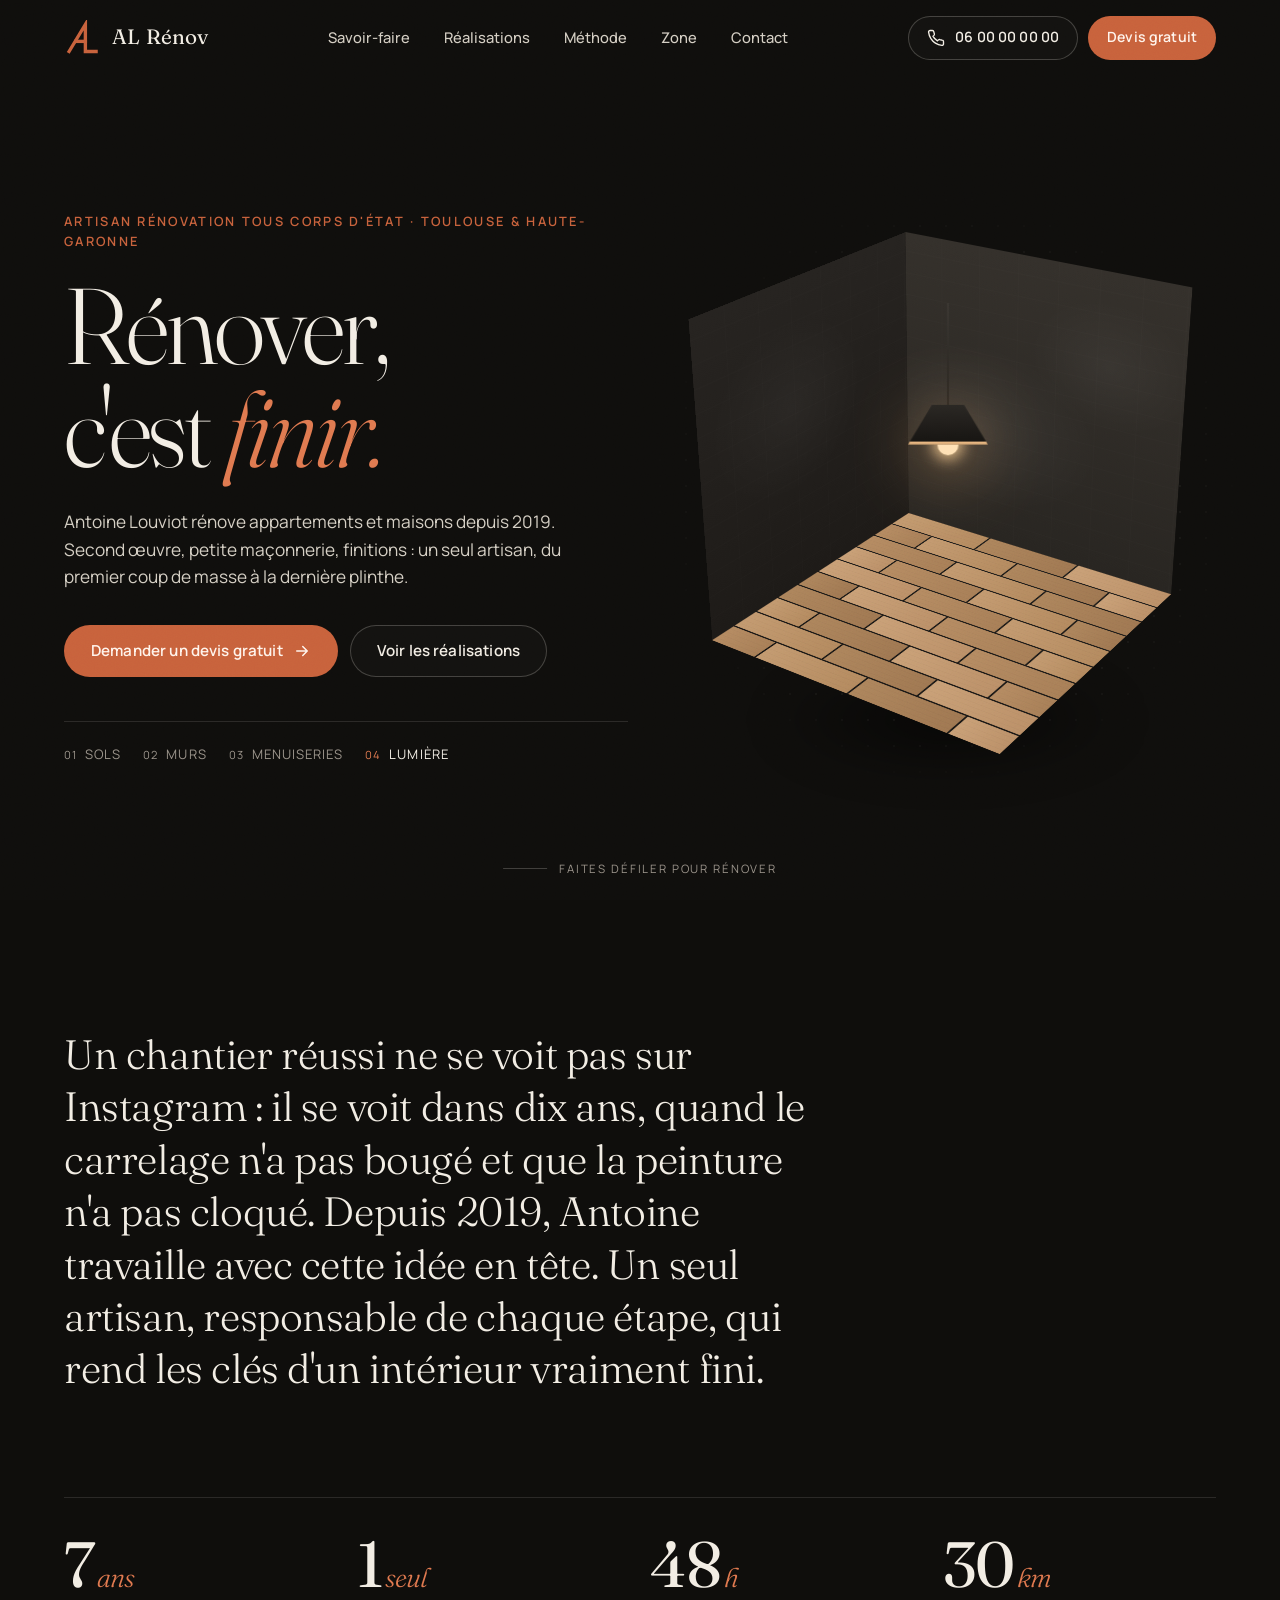
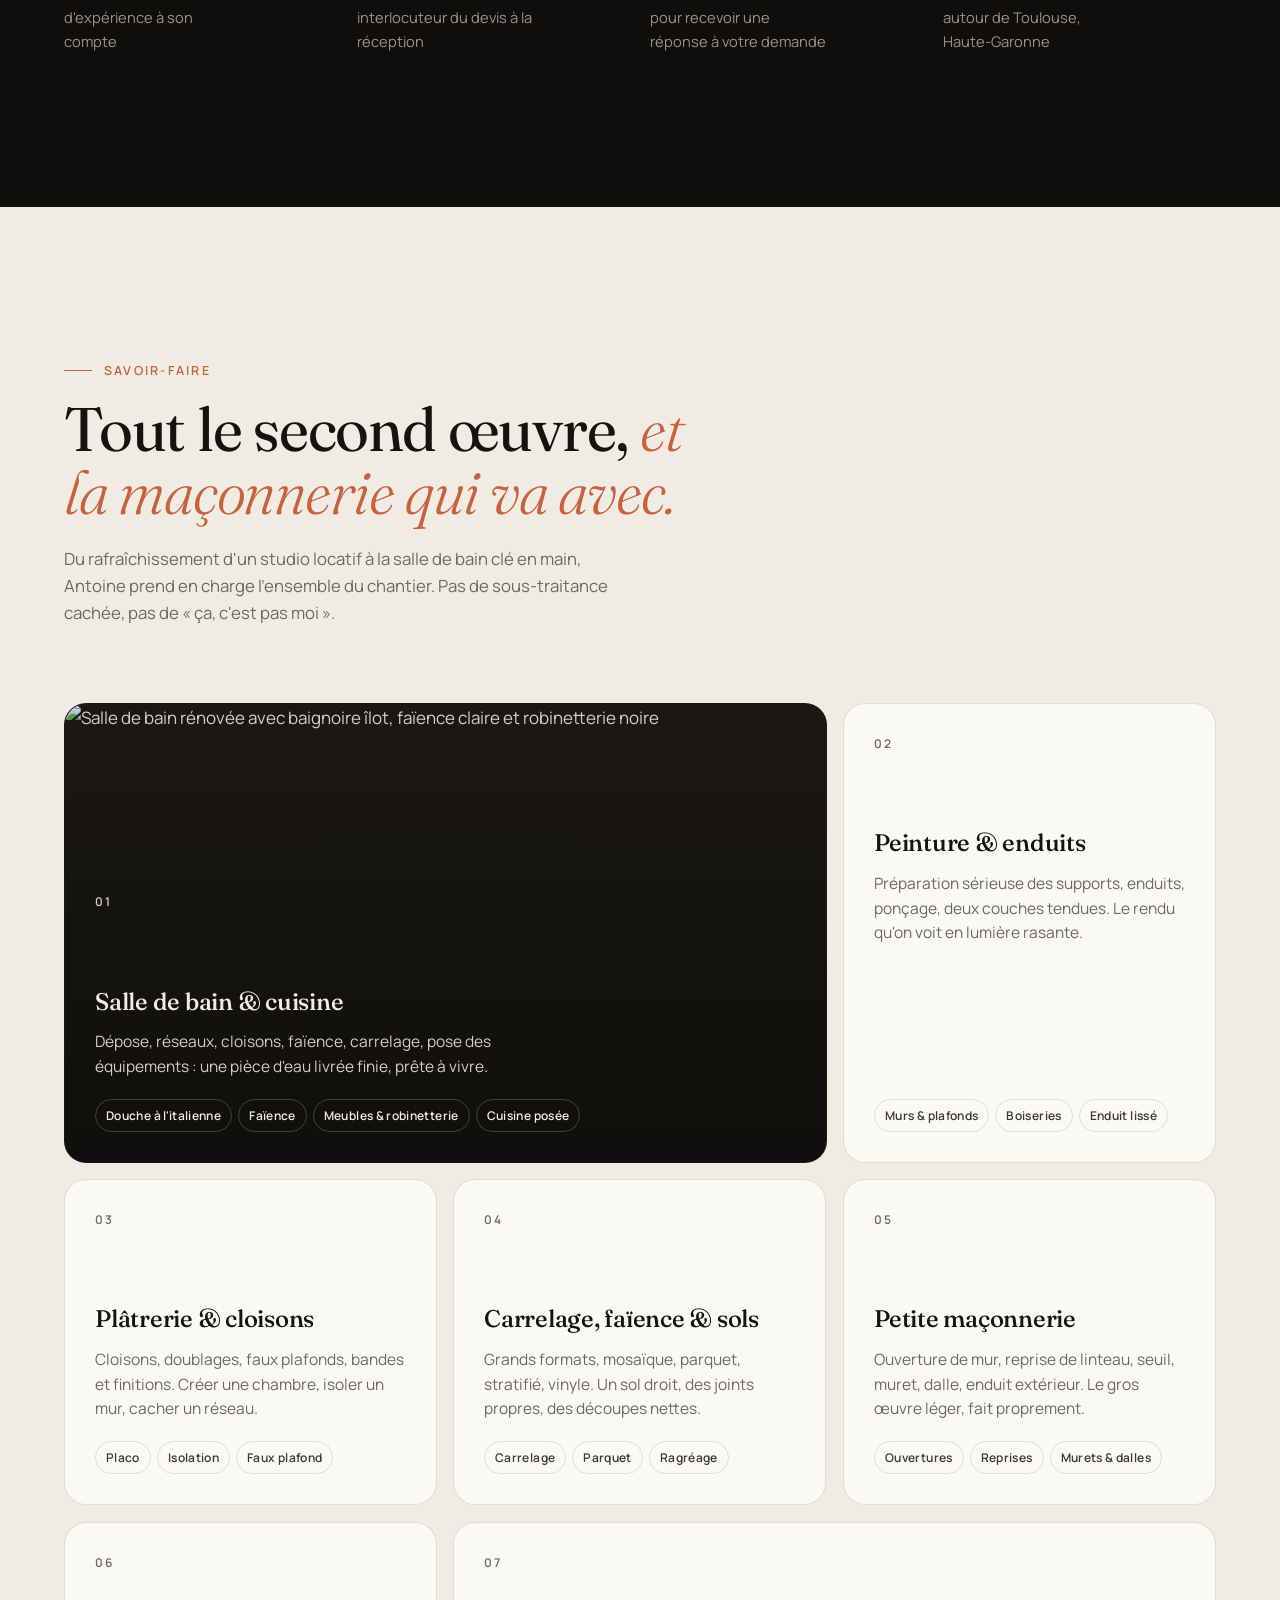
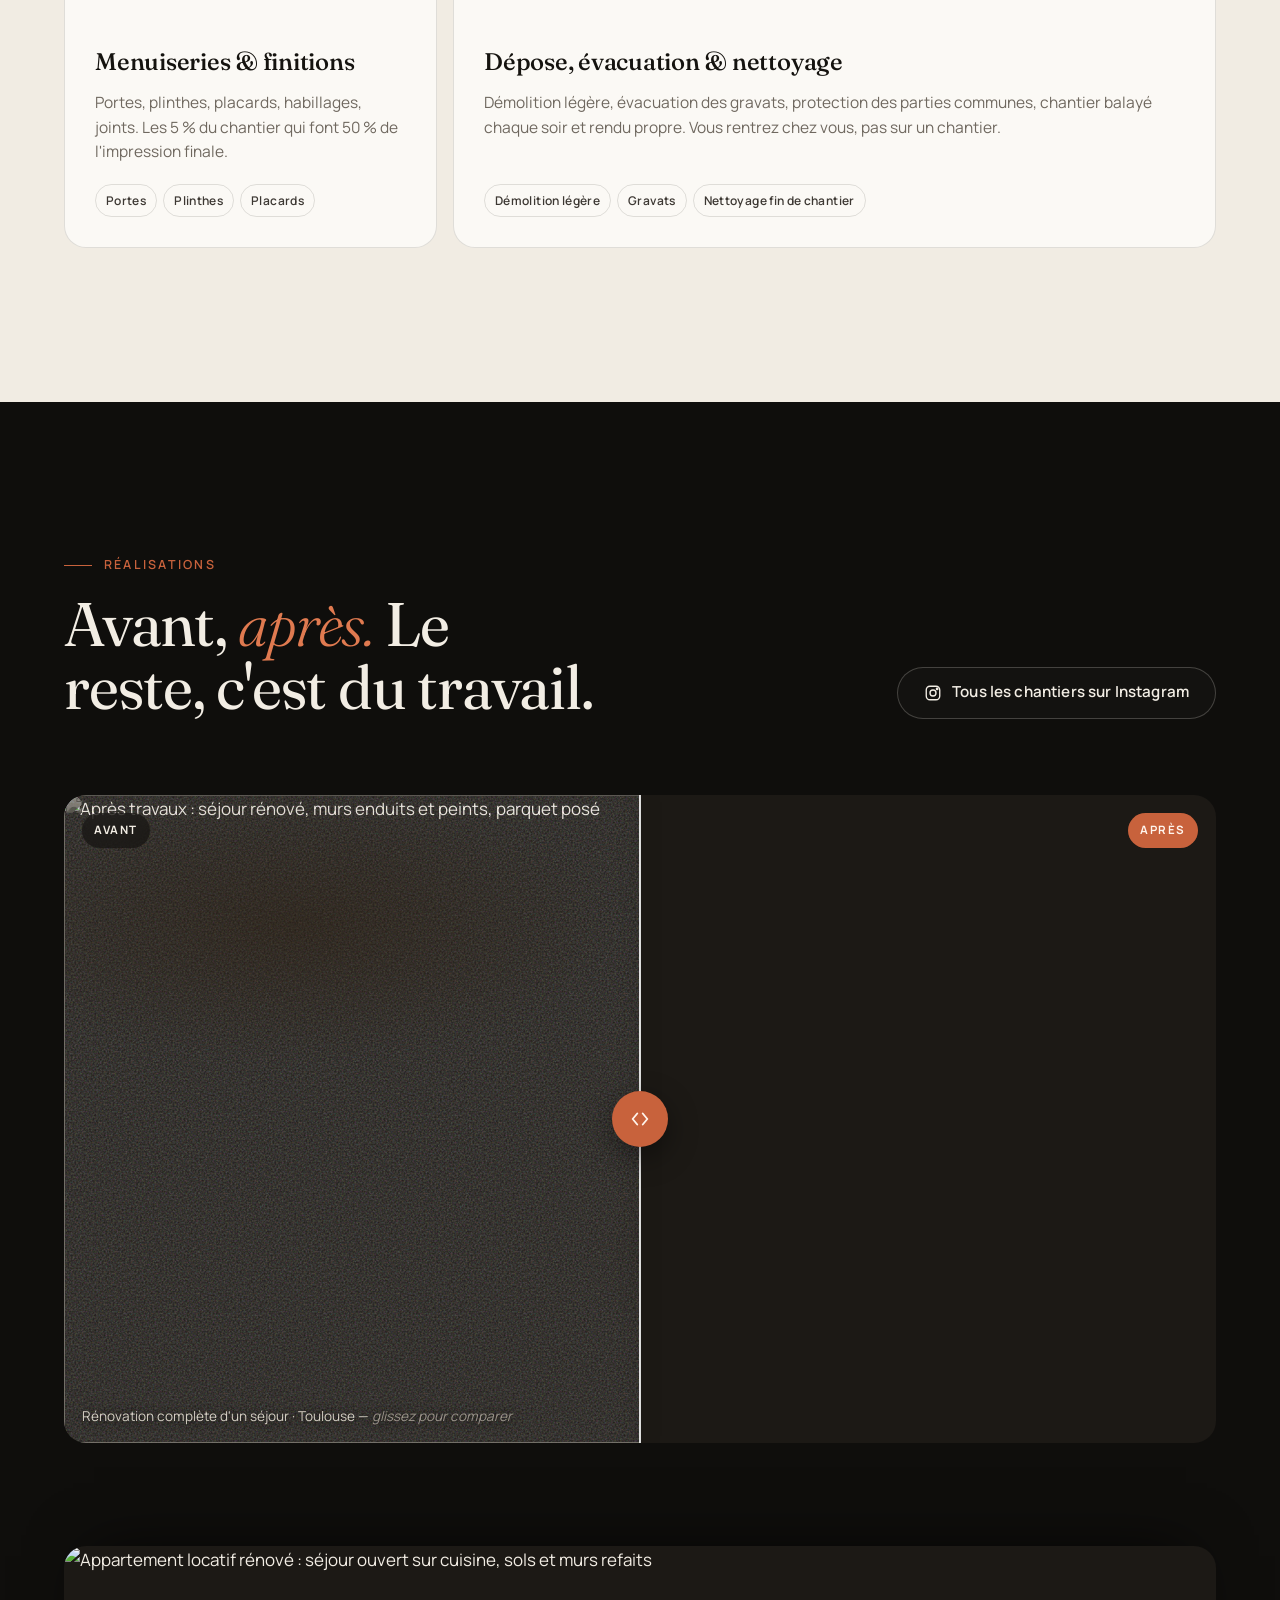
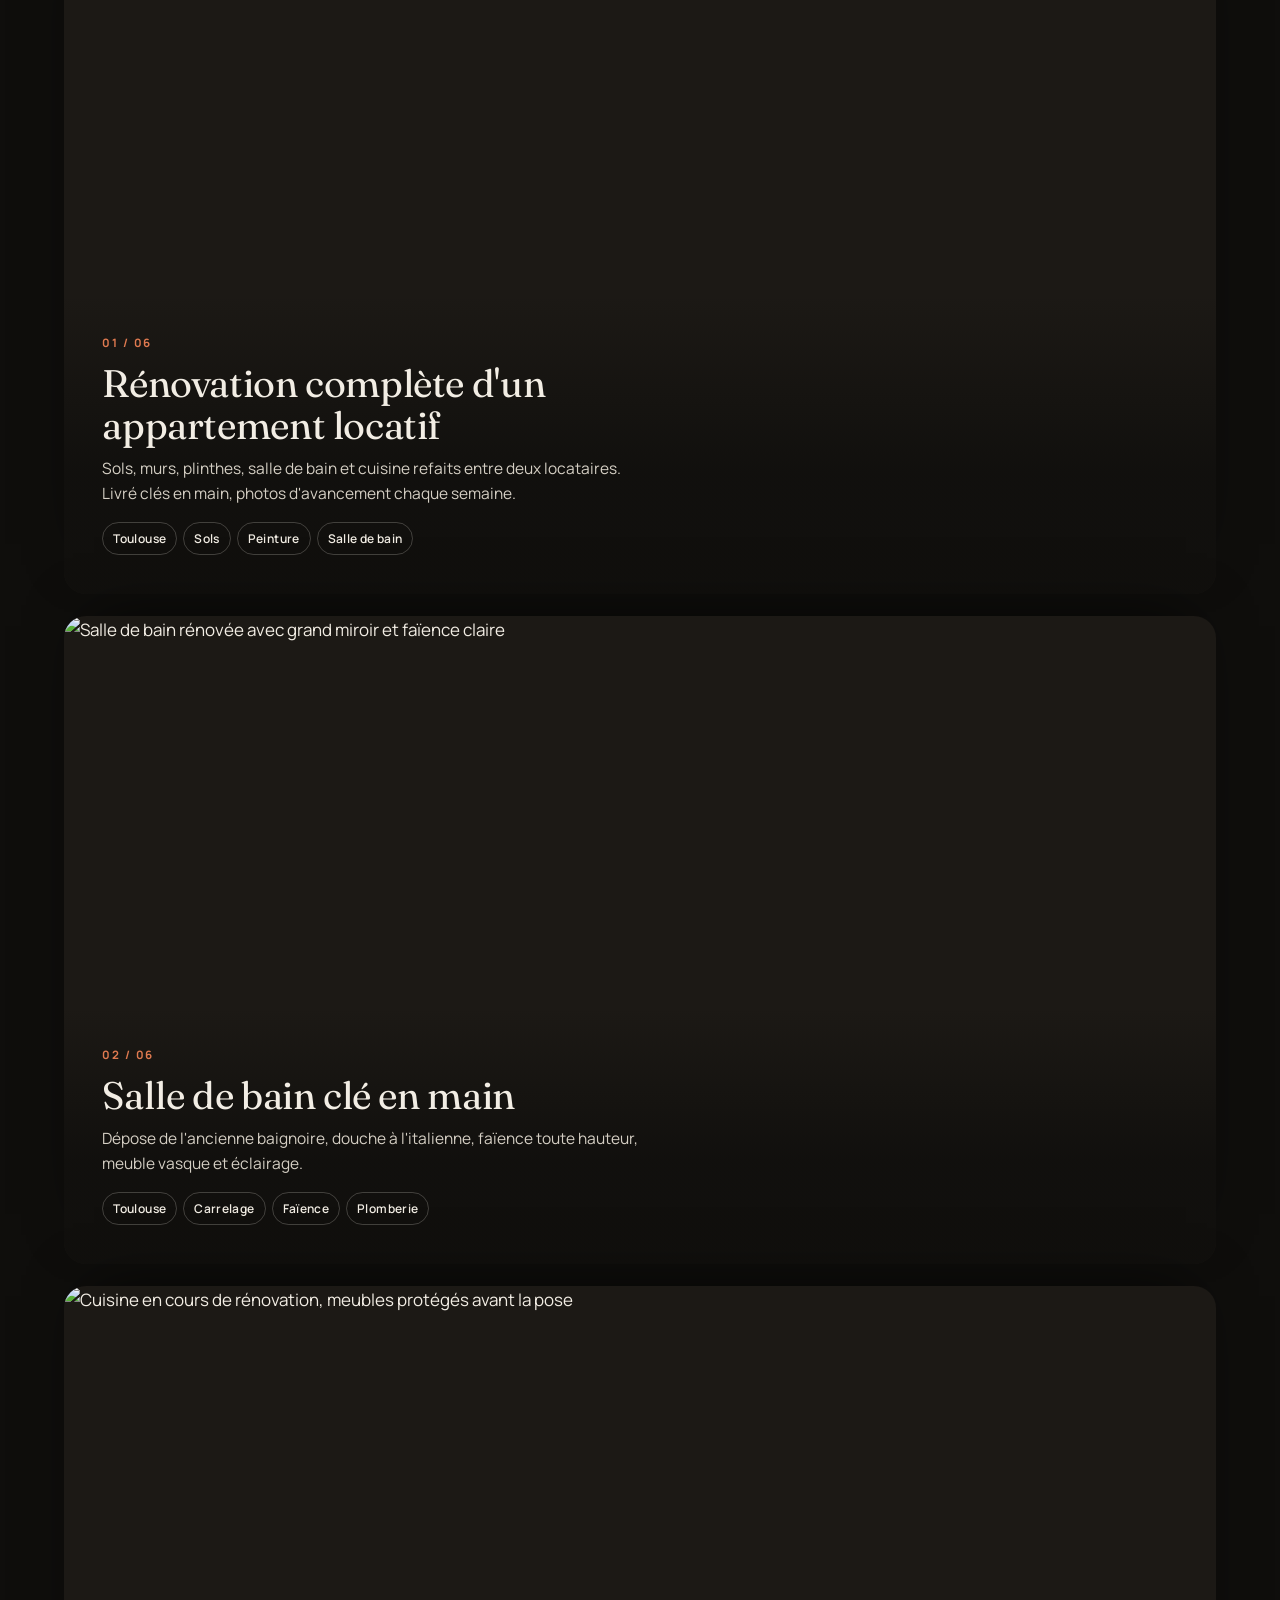
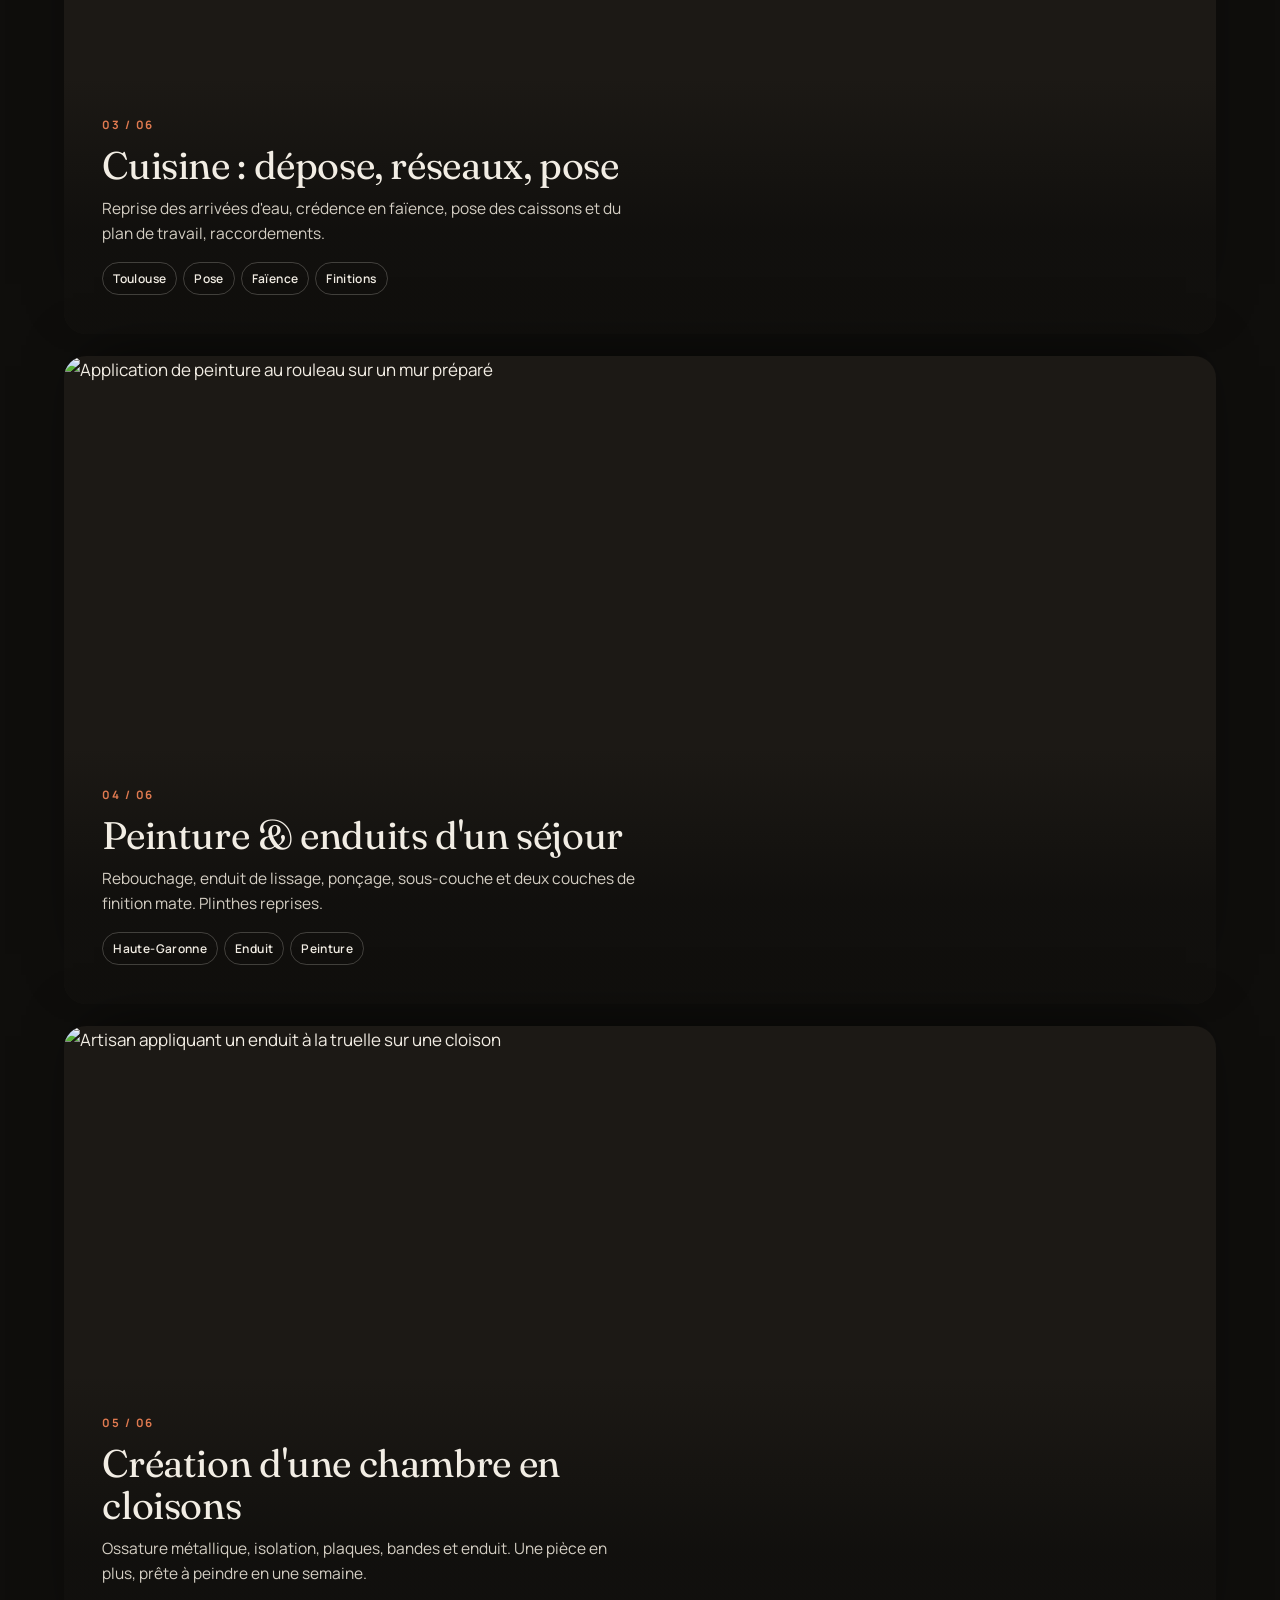
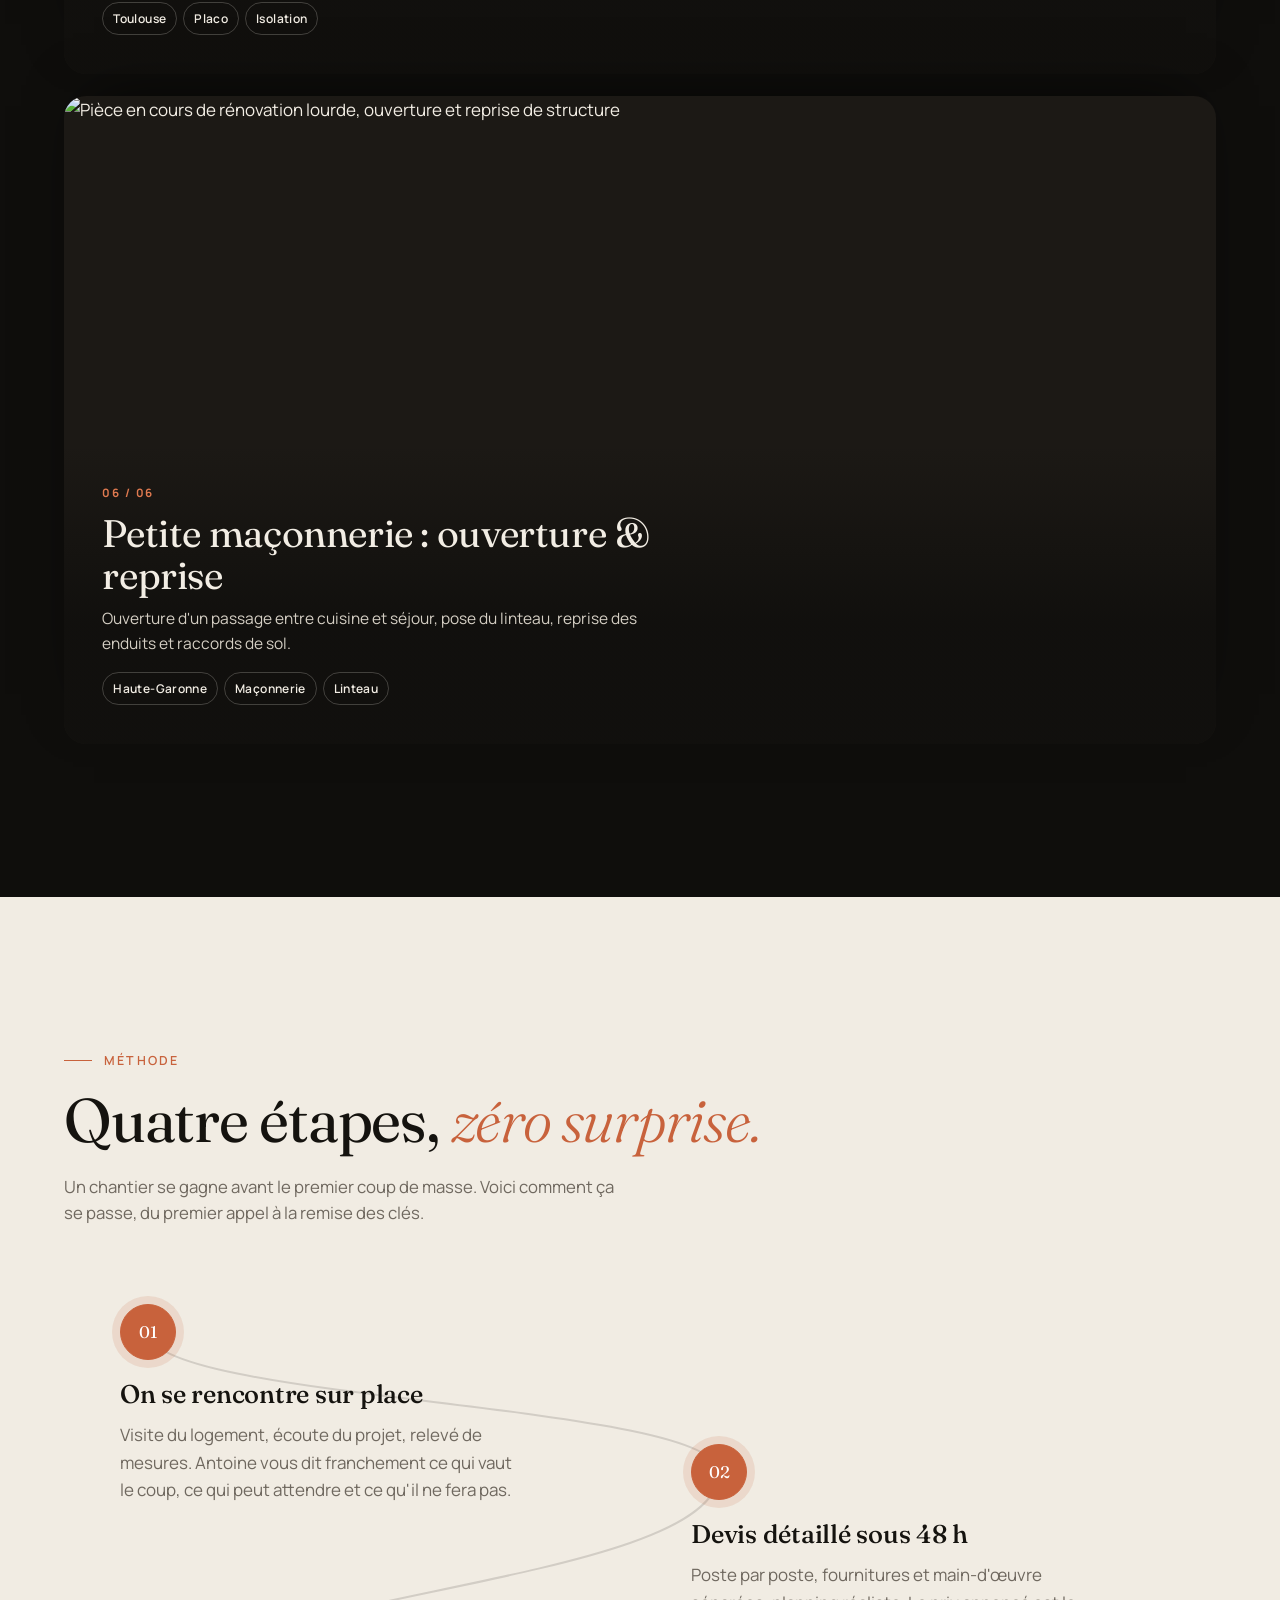
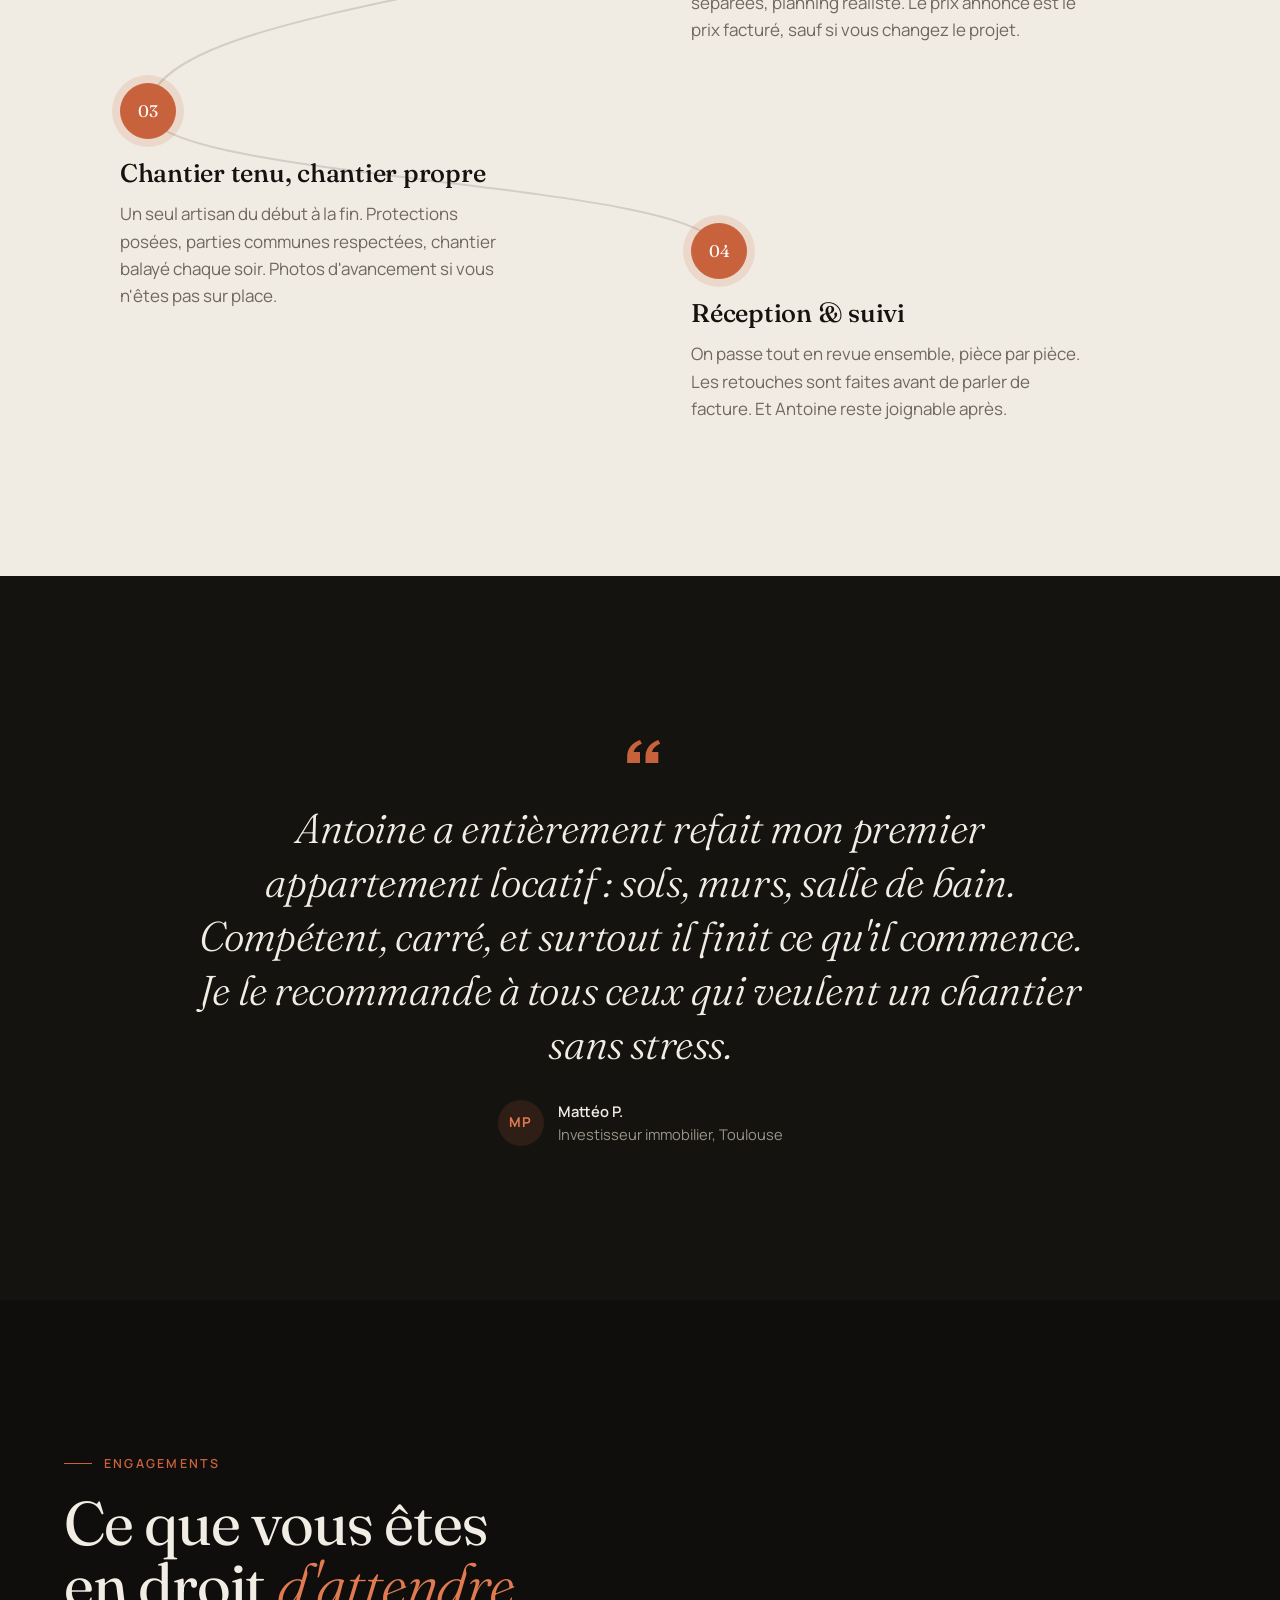
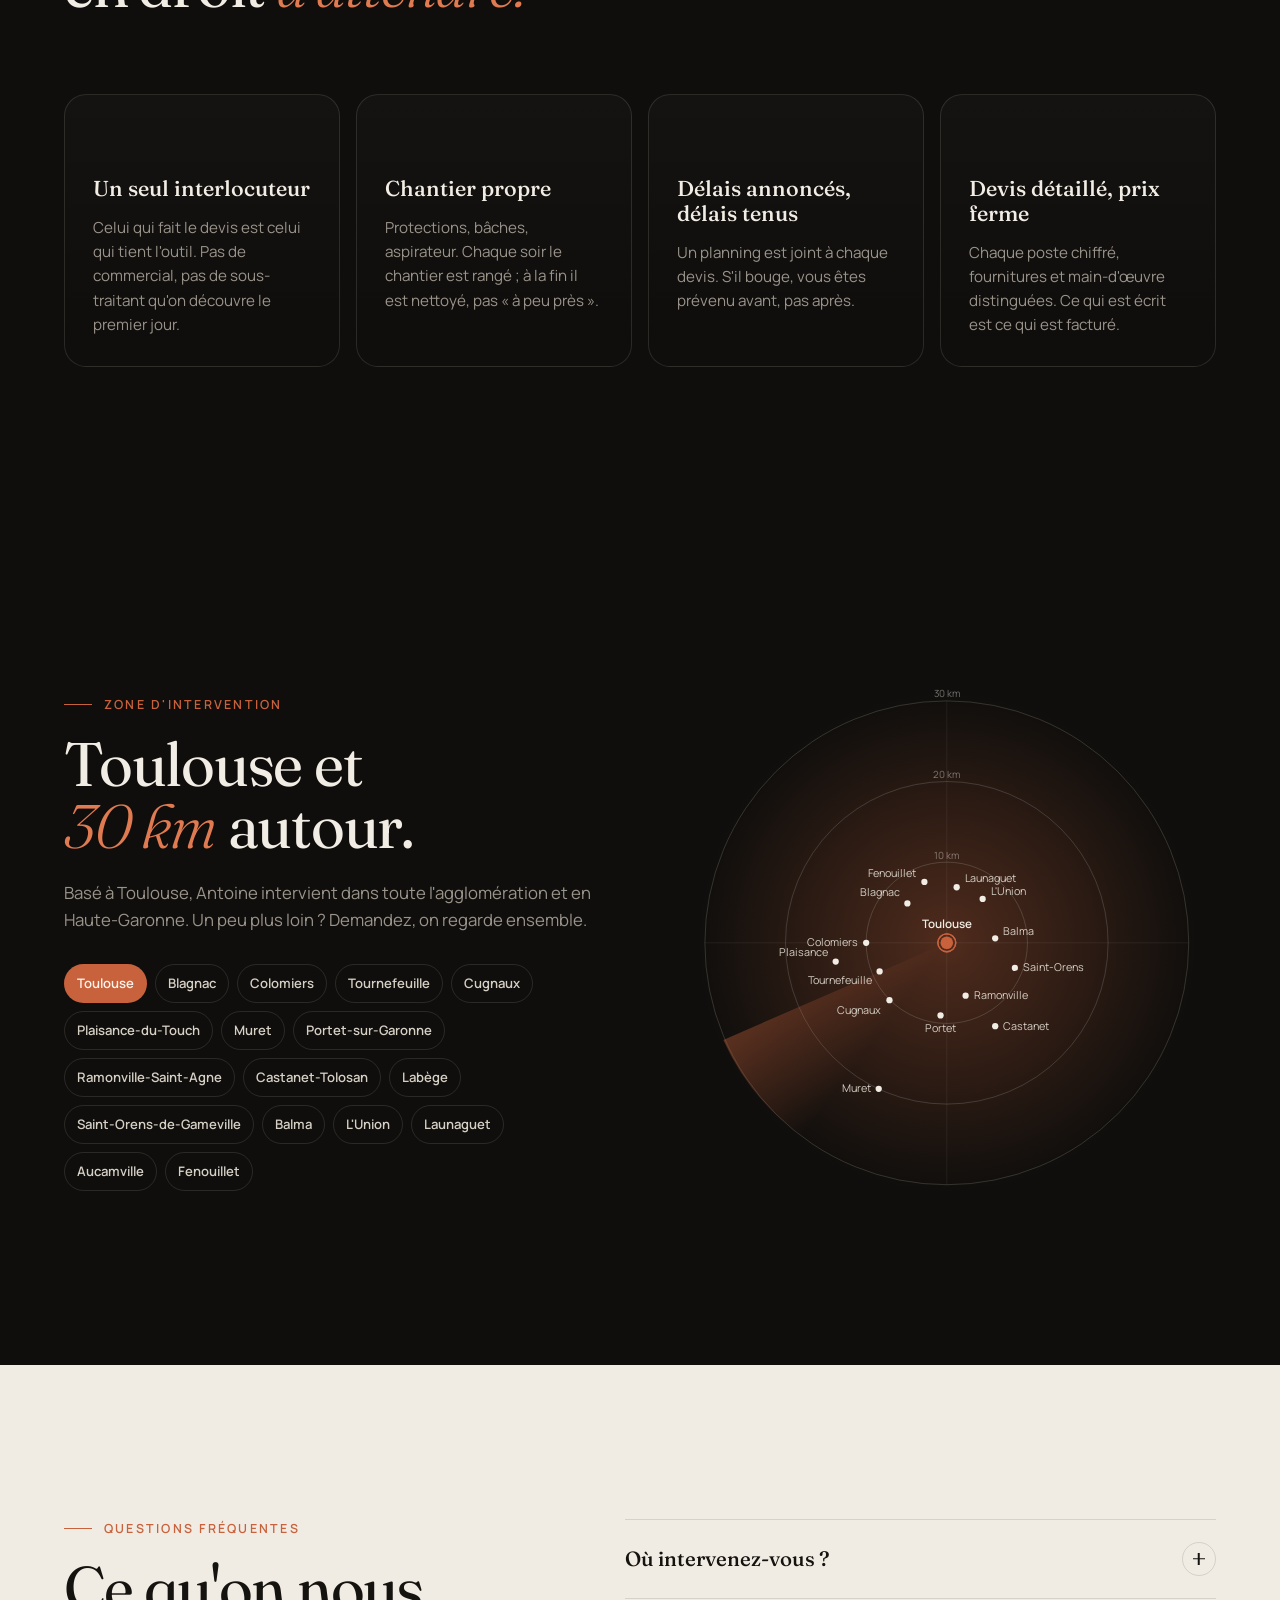
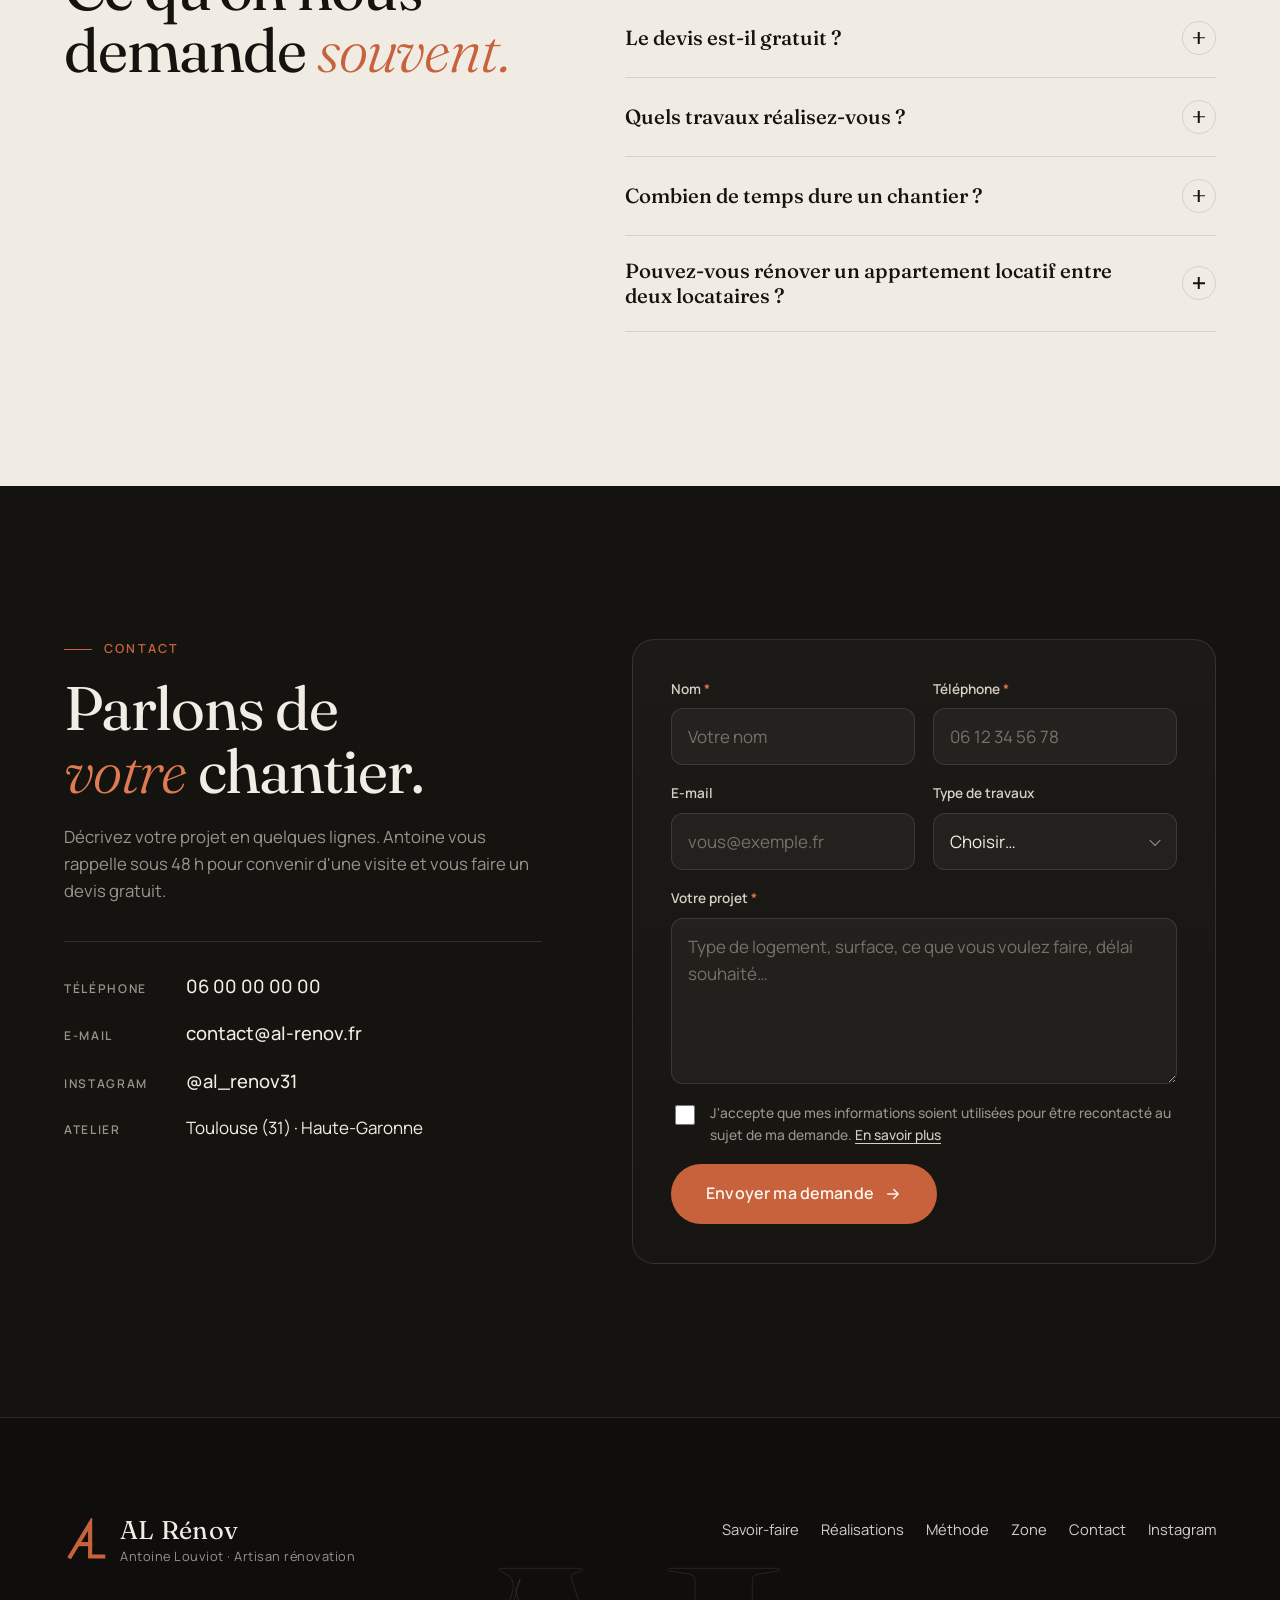
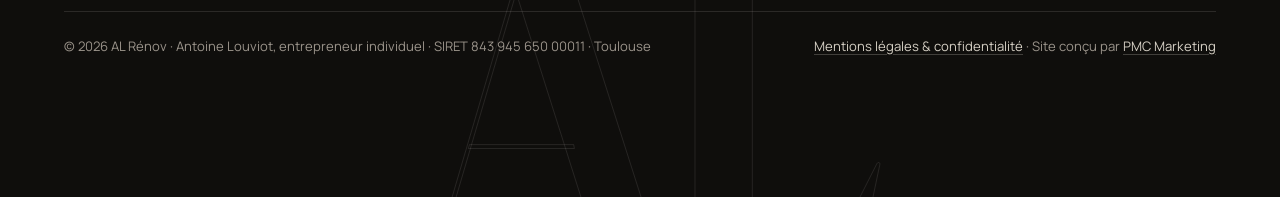
==== index.html @ ec4a3117 "Site vitrine AL Rénov : héros 3D CSS, sections animées, SEO et mobile Co-Authored-By: Claude Fable 5" ====
<!DOCTYPE html>
<html lang="fr" data-theme="dark">
<head>
  <meta charset="utf-8">
  <meta name="viewport" content="width=device-width, initial-scale=1, viewport-fit=cover">
  <title>AL Rénov · Antoine Louviot, artisan rénovation tous corps d'état à Toulouse (31)</title>
  <meta name="description" content="Artisan rénovation à Toulouse depuis 2019 : second œuvre, petite maçonnerie, salle de bain, peinture, carrelage, plâtrerie. Un seul interlocuteur, un chantier propre, des finitions soignées. Devis gratuit sous 48 h.">
  <link rel="canonical" href="https://www.al-renov.fr/">
  <meta name="robots" content="index,follow,max-image-preview:large,max-snippet:-1">
  <meta name="theme-color" content="#0f0e0c">
  <meta name="author" content="AL Rénov – Antoine Louviot">
  <meta name="geo.region" content="FR-31">
  <meta name="geo.placename" content="Toulouse">

  <!-- Open Graph / Twitter -->
  <meta property="og:type" content="website">
  <meta property="og:locale" content="fr_FR">
  <meta property="og:site_name" content="AL Rénov">
  <meta property="og:title" content="AL Rénov · Artisan rénovation tous corps d'état à Toulouse">
  <meta property="og:description" content="Second œuvre, petite maçonnerie et finitions soignées. Antoine Louviot rénove appartements et maisons à Toulouse depuis 2019. Devis gratuit.">
  <meta property="og:url" content="https://www.al-renov.fr/">
  <meta property="og:image" content="https://www.al-renov.fr/assets/og-image.jpg">
  <meta property="og:image:width" content="1200">
  <meta property="og:image:height" content="630">
  <meta name="twitter:card" content="summary_large_image">
  <meta name="twitter:title" content="AL Rénov · Artisan rénovation à Toulouse">
  <meta name="twitter:description" content="Second œuvre, petite maçonnerie et finitions soignées, à Toulouse et en Haute-Garonne.">
  <meta name="twitter:image" content="https://www.al-renov.fr/assets/og-image.jpg">

  <link rel="icon" href="assets/favicon.svg" type="image/svg+xml">
  <link rel="apple-touch-icon" href="assets/apple-touch-icon.png">
  <link rel="manifest" href="site.webmanifest">

  <link rel="preconnect" href="https://fonts.googleapis.com">
  <link rel="preconnect" href="https://fonts.gstatic.com" crossorigin>
  <link rel="preconnect" href="https://images.unsplash.com">
  <link rel="stylesheet" href="https://fonts.googleapis.com/css2?family=Fraunces:ital,opsz,wght@0,9..144,300..700;1,9..144,300..700&family=Manrope:wght@400;500;600;700&display=swap">
  <script>document.documentElement.classList.add("js");</script>
  <link rel="stylesheet" href="css/styles.css">

  <script type="application/ld+json">
  {
    "@context": "https://schema.org",
    "@graph": [
      {
        "@type": "HomeAndConstructionBusiness",
        "@id": "https://www.al-renov.fr/#business",
        "name": "AL Rénov – Antoine Louviot",
        "alternateName": ["AL Rénovation", "Louviot Antoine"],
        "url": "https://www.al-renov.fr/",
        "logo": "https://www.al-renov.fr/assets/logo.svg",
        "image": "https://www.al-renov.fr/assets/og-image.jpg",
        "description": "Artisan rénovation tous corps d'état à Toulouse : second œuvre, petite maçonnerie, salle de bain, peinture, carrelage, plâtrerie, menuiseries et finitions.",
        "telephone": "+33600000000",
        "email": "contact@al-renov.fr",
        "foundingDate": "2018-10-29",
        "founder": { "@type": "Person", "name": "Antoine Louviot", "jobTitle": "Artisan rénovation" },
        "vatID": "FR95843945650",
        "identifier": { "@type": "PropertyValue", "propertyID": "SIRET", "value": "84394565000011" },
        "address": {
          "@type": "PostalAddress",
          "streetAddress": "75 boulevard de la Marquette",
          "postalCode": "31000",
          "addressLocality": "Toulouse",
          "addressRegion": "Occitanie",
          "addressCountry": "FR"
        },
        "geo": { "@type": "GeoCoordinates", "latitude": 43.6112, "longitude": 1.4225 },
        "areaServed": [
          { "@type": "City", "name": "Toulouse" },
          { "@type": "City", "name": "Blagnac" },
          { "@type": "City", "name": "Colomiers" },
          { "@type": "City", "name": "Tournefeuille" },
          { "@type": "City", "name": "Balma" },
          { "@type": "City", "name": "L'Union" },
          { "@type": "City", "name": "Ramonville-Saint-Agne" },
          { "@type": "City", "name": "Muret" },
          { "@type": "AdministrativeArea", "name": "Haute-Garonne" }
        ],
        "priceRange": "€€",
        "currenciesAccepted": "EUR",
        "sameAs": ["https://www.instagram.com/al_renov31/"],
        "hasOfferCatalog": {
          "@type": "OfferCatalog",
          "name": "Travaux de rénovation",
          "itemListElement": [
            { "@type": "Offer", "itemOffered": { "@type": "Service", "name": "Rénovation de salle de bain et cuisine" } },
            { "@type": "Offer", "itemOffered": { "@type": "Service", "name": "Peinture intérieure et enduits" } },
            { "@type": "Offer", "itemOffered": { "@type": "Service", "name": "Plâtrerie, cloisons et faux plafonds" } },
            { "@type": "Offer", "itemOffered": { "@type": "Service", "name": "Carrelage, faïence et pose de sols" } },
            { "@type": "Offer", "itemOffered": { "@type": "Service", "name": "Petite maçonnerie" } },
            { "@type": "Offer", "itemOffered": { "@type": "Service", "name": "Menuiseries intérieures et finitions" } },
            { "@type": "Offer", "itemOffered": { "@type": "Service", "name": "Dépose, évacuation et nettoyage de chantier" } }
          ]
        }
      },
      {
        "@type": "WebSite",
        "@id": "https://www.al-renov.fr/#website",
        "url": "https://www.al-renov.fr/",
        "name": "AL Rénov",
        "inLanguage": "fr-FR",
        "publisher": { "@id": "https://www.al-renov.fr/#business" }
      },
      {
        "@type": "WebPage",
        "@id": "https://www.al-renov.fr/#webpage",
        "url": "https://www.al-renov.fr/",
        "name": "AL Rénov · Antoine Louviot, artisan rénovation tous corps d'état à Toulouse (31)",
        "isPartOf": { "@id": "https://www.al-renov.fr/#website" },
        "about": { "@id": "https://www.al-renov.fr/#business" },
        "inLanguage": "fr-FR"
      },
      {
        "@type": "FAQPage",
        "mainEntity": [
          {
            "@type": "Question",
            "name": "Où intervenez-vous ?",
            "acceptedAnswer": { "@type": "Answer", "text": "À Toulouse et dans un rayon d'environ 30 km : Blagnac, Colomiers, Tournefeuille, Balma, L'Union, Ramonville, Castanet-Tolosan, Muret et toute la Haute-Garonne. Pour un chantier plus éloigné, contactez-moi : on regarde ensemble." }
          },
          {
            "@type": "Question",
            "name": "Le devis est-il gratuit ?",
            "acceptedAnswer": { "@type": "Answer", "text": "Oui. Après une visite sur place, vous recevez un devis détaillé poste par poste, sans engagement. Réponse sous 48 h ouvrées." }
          },
          {
            "@type": "Question",
            "name": "Quels travaux réalisez-vous ?",
            "acceptedAnswer": { "@type": "Answer", "text": "Tout le second œuvre : peinture, enduits, plâtrerie et cloisons, carrelage et faïence, sols, menuiseries intérieures, rénovation de salle de bain et de cuisine, ainsi que la petite maçonnerie (ouvertures, reprises, seuils, murets, dalles). Pour le gros œuvre structurel, je vous oriente vers un confrère." }
          },
          {
            "@type": "Question",
            "name": "Combien de temps dure un chantier ?",
            "acceptedAnswer": { "@type": "Answer", "text": "Chaque devis est accompagné d'un planning. À titre indicatif, une salle de bain complète prend deux à trois semaines, un rafraîchissement d'appartement (sols, murs, plinthes) une à deux semaines selon la surface." }
          },
          {
            "@type": "Question",
            "name": "Pouvez-vous rénover un appartement locatif entre deux locataires ?",
            "acceptedAnswer": { "@type": "Answer", "text": "Oui, c'est un cas fréquent. Rafraîchissement complet ou rénovation lourde, avec un seul interlocuteur du devis à la remise des clés, et des photos d'avancement si vous n'êtes pas sur place." }
          }
        ]
      }
    ]
  }
  </script>
</head>
<body>

  <!-- Loader -->
  <div class="loader" id="loader" aria-hidden="true">
    <div class="loader__mark">
      <svg viewBox="0 0 64 64" fill="none" width="72" height="72">
        <path class="loader__stroke" d="M9 56 L38 8 V56 H57" stroke="currentColor" stroke-width="6" stroke-linejoin="miter" stroke-linecap="square"/>
        <path class="loader__stroke loader__stroke--bar" d="M21 38 H38" stroke="currentColor" stroke-width="6" stroke-linecap="square"/>
      </svg>
      <span class="loader__text">AL Rénov</span>
    </div>
    <div class="loader__bar"><span></span></div>
  </div>

  <!-- Custom cursor (desktop only) -->
  <div class="cursor is-hidden" id="cursor" aria-hidden="true"><span class="cursor__dot"></span><span class="cursor__ring"></span></div>

  <a class="skip" href="#contenu">Aller au contenu</a>

  <!-- Header -->
  <header class="nav" id="nav">
    <div class="nav__inner">
      <a class="brand" href="#top" aria-label="AL Rénov – retour en haut">
        <svg class="brand__mark" viewBox="0 0 64 64" fill="none" width="36" height="36" aria-hidden="true">
          <path d="M9 56 L38 8 V56 H57" stroke="currentColor" stroke-width="6" stroke-linejoin="miter" stroke-linecap="square"/>
          <path d="M21 38 H38" stroke="currentColor" stroke-width="6" stroke-linecap="square"/>
        </svg>
        <span class="brand__name">AL Rénov</span>
      </a>

      <nav class="nav__links" aria-label="Navigation principale">
        <a href="#savoir-faire" data-nav>Savoir-faire</a>
        <a href="#realisations" data-nav>Réalisations</a>
        <a href="#methode" data-nav>Méthode</a>
        <a href="#zone" data-nav>Zone</a>
        <a href="#contact" data-nav>Contact</a>
      </nav>

      <div class="nav__actions">
        <a class="btn btn--ghost btn--sm nav__phone" href="tel:+33600000000" aria-label="Appeler AL Rénov">
          <svg width="18" height="18" viewBox="0 0 24 24" fill="none" stroke="currentColor" stroke-width="1.8" stroke-linecap="round" stroke-linejoin="round" aria-hidden="true"><path d="M22 16.9v3a2 2 0 0 1-2.2 2 19.8 19.8 0 0 1-8.6-3.1 19.5 19.5 0 0 1-6-6A19.8 19.8 0 0 1 2.1 4.2 2 2 0 0 1 4.1 2h3a2 2 0 0 1 2 1.7c.1.9.4 1.8.7 2.7a2 2 0 0 1-.5 2.1L8 9.8a16 16 0 0 0 6 6l1.3-1.3a2 2 0 0 1 2.1-.4c.9.3 1.8.6 2.7.7a2 2 0 0 1 1.9 2z"/></svg>
          <span>06 00 00 00 00</span>
        </a>
        <a class="btn btn--primary btn--sm" href="#contact" data-magnetic>Devis gratuit</a>
        <button class="burger" id="burger" type="button" aria-label="Ouvrir le menu" aria-expanded="false" aria-controls="menu">
          <span></span><span></span>
        </button>
      </div>
    </div>
  </header>

  <!-- Mobile menu -->
  <div class="menu" id="menu" aria-hidden="true">
    <div class="menu__inner">
      <nav class="menu__links" aria-label="Menu mobile">
        <a href="#savoir-faire"><span>01</span>Savoir-faire</a>
        <a href="#realisations"><span>02</span>Réalisations</a>
        <a href="#methode"><span>03</span>Méthode</a>
        <a href="#zone"><span>04</span>Zone d'intervention</a>
        <a href="#contact"><span>05</span>Contact</a>
      </nav>
      <div class="menu__foot">
        <a class="btn btn--primary" href="#contact">Demander un devis gratuit</a>
        <a class="menu__line" href="tel:+33600000000">06 00 00 00 00</a>
        <a class="menu__line" href="mailto:contact@al-renov.fr">contact@al-renov.fr</a>
        <a class="menu__line" href="https://www.instagram.com/al_renov31/" target="_blank" rel="noopener">Instagram @al_renov31</a>
      </div>
    </div>
  </div>

  <main id="contenu">

    <!-- ============ HERO ============ -->
    <section class="hero" id="top">
      <div class="hero__pin">
        <div class="hero__inner">
          <div class="hero__copy">
            <h1 class="hero__title">
              <span class="hero__kicker" data-line>Artisan rénovation tous corps d'état<span class="hero__kicker-sep"> · </span><span class="hero__kicker-place">Toulouse &amp; Haute-Garonne</span></span>
              <span class="hero__display">
                <span class="line" data-line>Rénover,</span>
                <span class="line" data-line>c'est <em>finir.</em></span>
              </span>
            </h1>
            <p class="hero__lead" data-line>Antoine Louviot rénove appartements et maisons depuis 2019. Second œuvre, petite maçonnerie, finitions : un seul artisan, du premier coup de masse à la dernière plinthe.</p>
            <div class="hero__cta" data-line>
              <a class="btn btn--primary" href="#contact" data-magnetic>
                Demander un devis gratuit
                <svg width="18" height="18" viewBox="0 0 24 24" fill="none" stroke="currentColor" stroke-width="2" stroke-linecap="round" stroke-linejoin="round" aria-hidden="true"><path d="M5 12h14M13 6l6 6-6 6"/></svg>
              </a>
              <a class="btn btn--ghost" href="#realisations" data-magnetic>Voir les réalisations</a>
            </div>
            <ol class="hero__steps" aria-label="Étapes de la rénovation" data-line>
              <li data-step="0"><span>01</span>Sols</li>
              <li data-step="1"><span>02</span>Murs</li>
              <li data-step="2"><span>03</span>Menuiseries</li>
              <li data-step="3"><span>04</span>Lumière</li>
            </ol>
          </div>

          <!-- 3D room, built in CSS, animated on scroll -->
          <div class="hero__scene" id="scene" aria-hidden="true">
            <div class="room" id="room">
              <div class="face face--back">
                <div class="raw"></div>
                <div class="paint paint--back"></div>
                <svg class="window" viewBox="0 0 200 200" fill="none">
                  <rect class="window__sky" x="14" y="14" width="172" height="172"/>
                  <rect class="window__frame draw" x="14" y="14" width="172" height="172" rx="2"/>
                  <path class="window__frame draw" d="M100 14V186M14 100H186"/>
                </svg>
                <div class="plinth plinth--back"></div>
              </div>
              <div class="face face--left">
                <div class="raw"></div>
                <div class="paint paint--left"></div>
                <svg class="door" viewBox="0 0 200 320" fill="none">
                  <rect class="door__leaf" x="16" y="12" width="168" height="308"/>
                  <path class="door__frame draw" d="M8 320V8H192V320"/>
                  <path class="door__panel draw" d="M40 40H160V150H40ZM40 180H160V290H40Z"/>
                  <circle class="door__knob" cx="168" cy="170" r="5"/>
                </svg>
                <div class="plinth plinth--left"></div>
              </div>
              <div class="face face--floor">
                <div class="floor-raw"></div>
                <div class="planks" id="planks"></div>
                <div class="glow"></div>
              </div>
              <div class="lamp" id="lamp"><span class="lamp__inner" id="lampInner">
                <span class="lamp__cord"></span>
                <span class="lamp__shade"></span>
                <span class="lamp__bulb"></span></span>
              </div>
            </div>
            <div class="scene__shadow"></div>
          </div>
        </div>

        <div class="hero__cue" aria-hidden="true">
          <span class="hero__cue-line"></span>
          <span>Faites défiler pour rénover</span>
        </div>
      </div>
    </section>

    <!-- ============ INTRO / STATEMENT ============ -->
    <section class="intro" aria-labelledby="intro-title">
      <div class="container">
        <h2 class="visually-hidden" id="intro-title">Un artisan, un chantier, une seule responsabilité</h2>
        <p class="intro__statement" data-words>Un chantier réussi ne se voit pas sur Instagram : il se voit dans dix ans, quand le carrelage n'a pas bougé et que la peinture n'a pas cloqué. Depuis 2019, Antoine travaille avec cette idée en tête. Un seul artisan, responsable de chaque étape, qui rend les clés d'un intérieur vraiment fini.</p>

        <ul class="stats" data-reveal-stagger>
          <li class="stat">
            <span class="stat__num"><span data-count="7">0</span><small> ans</small></span>
            <span class="stat__label">d'expérience à son compte</span>
          </li>
          <li class="stat">
            <span class="stat__num"><span data-count="1">0</span><small> seul</small></span>
            <span class="stat__label">interlocuteur du devis à la réception</span>
          </li>
          <li class="stat">
            <span class="stat__num"><span data-count="48">0</span><small> h</small></span>
            <span class="stat__label">pour recevoir une réponse à votre demande</span>
          </li>
          <li class="stat">
            <span class="stat__num"><span data-count="30">0</span><small> km</small></span>
            <span class="stat__label">autour de Toulouse, Haute-Garonne</span>
          </li>
        </ul>
      </div>
    </section>

    <!-- ============ SAVOIR-FAIRE ============ -->
    <section class="services light" id="savoir-faire" aria-labelledby="services-title">
      <div class="container">
        <header class="section-head" data-reveal>
          <p class="eyebrow">Savoir-faire</p>
          <h2 class="section-title" id="services-title">Tout le second œuvre, <em>et la maçonnerie qui va avec.</em></h2>
          <p class="section-lead">Du rafraîchissement d'un studio locatif à la salle de bain clé en main, Antoine prend en charge l'ensemble du chantier. Pas de sous-traitance cachée, pas de « ça, c'est pas moi ».</p>
        </header>

        <div class="bento">
          <article class="card card--feature" data-tilt data-reveal>
            <img class="card__bg" src="https://images.unsplash.com/photo-1753605788101-04d1e653e74a?w=1200&q=75&auto=format&fit=crop" alt="Salle de bain rénovée avec baignoire îlot, faïence claire et robinetterie noire" width="1200" height="800" loading="lazy" decoding="async">
            <div class="card__body">
              <span class="card__num">01</span>
              <svg class="icon draw-icon" viewBox="0 0 48 48" fill="none" stroke="currentColor" stroke-width="1.6" stroke-linecap="round" stroke-linejoin="round" aria-hidden="true">
                <path d="M6 24h36v4a10 10 0 0 1-10 10H16A10 10 0 0 1 6 28z"/><path d="M10 24V12a4 4 0 0 1 8 0"/><path d="M14 16h8"/><path d="M14 38l-2 4M34 38l2 4"/>
              </svg>
              <h3>Salle de bain &amp; cuisine</h3>
              <p>Dépose, réseaux, cloisons, faïence, carrelage, pose des équipements : une pièce d'eau livrée finie, prête à vivre.</p>
              <ul class="card__tags"><li>Douche à l'italienne</li><li>Faïence</li><li>Meubles &amp; robinetterie</li><li>Cuisine posée</li></ul>
            </div>
          </article>

          <article class="card" data-tilt data-reveal>
            <span class="card__num">02</span>
            <svg class="icon draw-icon" viewBox="0 0 48 48" fill="none" stroke="currentColor" stroke-width="1.6" stroke-linecap="round" stroke-linejoin="round" aria-hidden="true">
              <rect x="8" y="8" width="24" height="12" rx="3"/><path d="M32 14h6v8H22v6"/><rect x="19" y="28" width="6" height="14" rx="1.5"/>
            </svg>
            <h3>Peinture &amp; enduits</h3>
            <p>Préparation sérieuse des supports, enduits, ponçage, deux couches tendues. Le rendu qu'on voit en lumière rasante.</p>
            <ul class="card__tags"><li>Murs &amp; plafonds</li><li>Boiseries</li><li>Enduit lissé</li></ul>
          </article>

          <article class="card" data-tilt data-reveal>
            <span class="card__num">03</span>
            <svg class="icon draw-icon" viewBox="0 0 48 48" fill="none" stroke="currentColor" stroke-width="1.6" stroke-linecap="round" stroke-linejoin="round" aria-hidden="true">
              <path d="M8 30l22-22 10 10-22 22H8z"/><path d="M14 36l-6 6"/><path d="M24 14l10 10"/>
            </svg>
            <h3>Plâtrerie &amp; cloisons</h3>
            <p>Cloisons, doublages, faux plafonds, bandes et finitions. Créer une chambre, isoler un mur, cacher un réseau.</p>
            <ul class="card__tags"><li>Placo</li><li>Isolation</li><li>Faux plafond</li></ul>
          </article>

          <article class="card" data-tilt data-reveal>
            <span class="card__num">04</span>
            <svg class="icon draw-icon" viewBox="0 0 48 48" fill="none" stroke="currentColor" stroke-width="1.6" stroke-linecap="round" stroke-linejoin="round" aria-hidden="true">
              <rect x="8" y="8" width="14" height="14"/><rect x="26" y="8" width="14" height="14"/><rect x="8" y="26" width="14" height="14"/><rect x="26" y="26" width="14" height="14"/>
            </svg>
            <h3>Carrelage, faïence &amp; sols</h3>
            <p>Grands formats, mosaïque, parquet, stratifié, vinyle. Un sol droit, des joints propres, des découpes nettes.</p>
            <ul class="card__tags"><li>Carrelage</li><li>Parquet</li><li>Ragréage</li></ul>
          </article>

          <article class="card" data-tilt data-reveal>
            <span class="card__num">05</span>
            <svg class="icon draw-icon" viewBox="0 0 48 48" fill="none" stroke="currentColor" stroke-width="1.6" stroke-linecap="round" stroke-linejoin="round" aria-hidden="true">
              <path d="M6 40h36"/><rect x="8" y="30" width="12" height="10"/><rect x="20" y="30" width="12" height="10"/><rect x="32" y="30" width="8" height="10"/><rect x="14" y="20" width="12" height="10"/><rect x="26" y="20" width="12" height="10"/><rect x="8" y="10" width="12" height="10"/><rect x="20" y="10" width="12" height="10"/>
            </svg>
            <h3>Petite maçonnerie</h3>
            <p>Ouverture de mur, reprise de linteau, seuil, muret, dalle, enduit extérieur. Le gros œuvre léger, fait proprement.</p>
            <ul class="card__tags"><li>Ouvertures</li><li>Reprises</li><li>Murets &amp; dalles</li></ul>
          </article>

          <article class="card" data-tilt data-reveal>
            <span class="card__num">06</span>
            <svg class="icon draw-icon" viewBox="0 0 48 48" fill="none" stroke="currentColor" stroke-width="1.6" stroke-linecap="round" stroke-linejoin="round" aria-hidden="true">
              <path d="M12 42V8h20v34"/><path d="M6 42h36"/><path d="M12 14h20M12 30h20"/><circle cx="27" cy="25" r="1.5"/>
            </svg>
            <h3>Menuiseries &amp; finitions</h3>
            <p>Portes, plinthes, placards, habillages, joints. Les 5 % du chantier qui font 50 % de l'impression finale.</p>
            <ul class="card__tags"><li>Portes</li><li>Plinthes</li><li>Placards</li></ul>
          </article>

          <article class="card card--wide" data-tilt data-reveal>
            <span class="card__num">07</span>
            <svg class="icon draw-icon" viewBox="0 0 48 48" fill="none" stroke="currentColor" stroke-width="1.6" stroke-linecap="round" stroke-linejoin="round" aria-hidden="true">
              <path d="M28 6l6 6-14 14-6-6z"/><path d="M14 20L8 42l22-6"/><path d="M12 34l8-8"/>
            </svg>
            <h3>Dépose, évacuation &amp; nettoyage</h3>
            <p>Démolition légère, évacuation des gravats, protection des parties communes, chantier balayé chaque soir et rendu propre. Vous rentrez chez vous, pas sur un chantier.</p>
            <ul class="card__tags"><li>Démolition légère</li><li>Gravats</li><li>Nettoyage fin de chantier</li></ul>
          </article>
        </div>
      </div>
    </section>

    <!-- ============ RÉALISATIONS ============ -->
    <section class="works" id="realisations" aria-labelledby="works-title">
      <div class="container">
        <header class="section-head section-head--row" data-reveal>
          <div>
            <p class="eyebrow">Réalisations</p>
            <h2 class="section-title" id="works-title">Avant, <em>après.</em> Le reste, c'est du travail.</h2>
          </div>
          <a class="btn btn--ghost" href="https://www.instagram.com/al_renov31/" target="_blank" rel="noopener" data-magnetic>
            <svg width="18" height="18" viewBox="0 0 24 24" fill="none" stroke="currentColor" stroke-width="1.8" stroke-linecap="round" stroke-linejoin="round" aria-hidden="true"><rect x="3" y="3" width="18" height="18" rx="5"/><circle cx="12" cy="12" r="4"/><circle cx="17.5" cy="6.5" r="1" fill="currentColor"/></svg>
            Tous les chantiers sur Instagram
          </a>
        </header>

        <!-- Before / after -->
        <div class="ba" id="ba" data-reveal>
          <figure class="ba__frame">
            <img class="ba__after" src="https://images.unsplash.com/photo-1649083048770-82e8ffd80431?w=1600&q=75&auto=format&fit=crop" alt="Après travaux : séjour rénové, murs enduits et peints, parquet posé" width="1600" height="1067" loading="lazy" decoding="async">
            <div class="ba__before" id="baBefore">
              <img src="https://images.unsplash.com/photo-1649083048770-82e8ffd80431?w=1600&q=75&auto=format&fit=crop" alt="" width="1600" height="1067" loading="lazy" decoding="async">
              <span class="ba__grime"></span>
            </div>
            <div class="ba__handle" id="baHandle">
              <span class="ba__knob">
                <svg width="22" height="22" viewBox="0 0 24 24" fill="none" stroke="currentColor" stroke-width="2" stroke-linecap="round" stroke-linejoin="round" aria-hidden="true"><path d="M9 6l-5 6 5 6M15 6l5 6-5 6"/></svg>
              </span>
            </div>
            <input class="ba__range" id="baRange" type="range" min="0" max="100" value="50" step="0.1" aria-label="Comparer l'avant et l'après en glissant">
            <span class="ba__label ba__label--before">Avant</span>
            <span class="ba__label ba__label--after">Après</span>
            <figcaption class="ba__caption">Rénovation complète d'un séjour · Toulouse — <em>glissez pour comparer</em></figcaption>
          </figure>
        </div>

        <!-- Stacked project cards -->
        <ul class="stack" id="stack">
          <li class="stack__card" style="--i:0">
            <figure>
              <img src="https://images.unsplash.com/photo-1649083048337-4aeb6dda80bb?w=1400&q=75&auto=format&fit=crop" alt="Appartement locatif rénové : séjour ouvert sur cuisine, sols et murs refaits" width="1400" height="933" loading="lazy" decoding="async">
              <figcaption>
                <span class="stack__index">01 / 06</span>
                <h3>Rénovation complète d'un appartement locatif</h3>
                <p>Sols, murs, plinthes, salle de bain et cuisine refaits entre deux locataires. Livré clés en main, photos d'avancement chaque semaine.</p>
                <ul class="card__tags"><li>Toulouse</li><li>Sols</li><li>Peinture</li><li>Salle de bain</li></ul>
              </figcaption>
            </figure>
          </li>
          <li class="stack__card" style="--i:1">
            <figure>
              <img src="https://images.unsplash.com/photo-1661107259637-4e1c55462428?w=1400&q=75&auto=format&fit=crop" alt="Salle de bain rénovée avec grand miroir et faïence claire" width="1400" height="933" loading="lazy" decoding="async">
              <figcaption>
                <span class="stack__index">02 / 06</span>
                <h3>Salle de bain clé en main</h3>
                <p>Dépose de l'ancienne baignoire, douche à l'italienne, faïence toute hauteur, meuble vasque et éclairage.</p>
                <ul class="card__tags"><li>Toulouse</li><li>Carrelage</li><li>Faïence</li><li>Plomberie</li></ul>
              </figcaption>
            </figure>
          </li>
          <li class="stack__card" style="--i:2">
            <figure>
              <img src="https://images.unsplash.com/photo-1618832515490-e181c4794a45?w=1400&q=75&auto=format&fit=crop" alt="Cuisine en cours de rénovation, meubles protégés avant la pose" width="1400" height="933" loading="lazy" decoding="async">
              <figcaption>
                <span class="stack__index">03 / 06</span>
                <h3>Cuisine : dépose, réseaux, pose</h3>
                <p>Reprise des arrivées d'eau, crédence en faïence, pose des caissons et du plan de travail, raccordements.</p>
                <ul class="card__tags"><li>Toulouse</li><li>Pose</li><li>Faïence</li><li>Finitions</li></ul>
              </figcaption>
            </figure>
          </li>
          <li class="stack__card" style="--i:3">
            <figure>
              <img src="https://images.unsplash.com/photo-1625559424722-7b7d1199ad6e?w=1400&q=75&auto=format&fit=crop" alt="Application de peinture au rouleau sur un mur préparé" width="1400" height="933" loading="lazy" decoding="async">
              <figcaption>
                <span class="stack__index">04 / 06</span>
                <h3>Peinture &amp; enduits d'un séjour</h3>
                <p>Rebouchage, enduit de lissage, ponçage, sous-couche et deux couches de finition mate. Plinthes reprises.</p>
                <ul class="card__tags"><li>Haute-Garonne</li><li>Enduit</li><li>Peinture</li></ul>
              </figcaption>
            </figure>
          </li>
          <li class="stack__card" style="--i:4">
            <figure>
              <img src="https://images.unsplash.com/photo-1761986757577-140af8859587?w=1400&q=75&auto=format&fit=crop" alt="Artisan appliquant un enduit à la truelle sur une cloison" width="1400" height="933" loading="lazy" decoding="async">
              <figcaption>
                <span class="stack__index">05 / 06</span>
                <h3>Création d'une chambre en cloisons</h3>
                <p>Ossature métallique, isolation, plaques, bandes et enduit. Une pièce en plus, prête à peindre en une semaine.</p>
                <ul class="card__tags"><li>Toulouse</li><li>Placo</li><li>Isolation</li></ul>
              </figcaption>
            </figure>
          </li>
          <li class="stack__card" style="--i:5">
            <figure>
              <img src="https://images.unsplash.com/photo-1634586648651-f1fb9ec10d90?w=1400&q=75&auto=format&fit=crop" alt="Pièce en cours de rénovation lourde, ouverture et reprise de structure" width="1400" height="933" loading="lazy" decoding="async">
              <figcaption>
                <span class="stack__index">06 / 06</span>
                <h3>Petite maçonnerie : ouverture &amp; reprise</h3>
                <p>Ouverture d'un passage entre cuisine et séjour, pose du linteau, reprise des enduits et raccords de sol.</p>
                <ul class="card__tags"><li>Haute-Garonne</li><li>Maçonnerie</li><li>Linteau</li></ul>
              </figcaption>
            </figure>
          </li>
        </ul>
      </div>
    </section>

    <!-- ============ MÉTHODE ============ -->
    <section class="process light" id="methode" aria-labelledby="process-title">
      <div class="container">
        <header class="section-head" data-reveal>
          <p class="eyebrow">Méthode</p>
          <h2 class="section-title" id="process-title">Quatre étapes, <em>zéro surprise.</em></h2>
          <p class="section-lead">Un chantier se gagne avant le premier coup de masse. Voici comment ça se passe, du premier appel à la remise des clés.</p>
        </header>

        <div class="timeline" id="timeline">
          <svg class="timeline__svg" viewBox="0 0 400 1200" preserveAspectRatio="none" aria-hidden="true">
            <path class="timeline__track" d="M200 0 C200 150 60 200 60 340 S340 480 340 620 S60 760 60 900 S200 1080 200 1200"/>
            <path class="timeline__path" id="timelinePath" d="M200 0 C200 150 60 200 60 340 S340 480 340 620 S60 760 60 900 S200 1080 200 1200"/>
          </svg>
          <span class="timeline__marker" id="timelineMarker"></span>

          <ol class="steps">
            <li class="step" data-reveal>
              <span class="step__num">01</span>
              <h3>On se rencontre sur place</h3>
              <p>Visite du logement, écoute du projet, relevé de mesures. Antoine vous dit franchement ce qui vaut le coup, ce qui peut attendre et ce qu'il ne fera pas.</p>
            </li>
            <li class="step" data-reveal>
              <span class="step__num">02</span>
              <h3>Devis détaillé sous 48 h</h3>
              <p>Poste par poste, fournitures et main-d'œuvre séparées, planning réaliste. Le prix annoncé est le prix facturé, sauf si vous changez le projet.</p>
            </li>
            <li class="step" data-reveal>
              <span class="step__num">03</span>
              <h3>Chantier tenu, chantier propre</h3>
              <p>Un seul artisan du début à la fin. Protections posées, parties communes respectées, chantier balayé chaque soir. Photos d'avancement si vous n'êtes pas sur place.</p>
            </li>
            <li class="step" data-reveal>
              <span class="step__num">04</span>
              <h3>Réception &amp; suivi</h3>
              <p>On passe tout en revue ensemble, pièce par pièce. Les retouches sont faites avant de parler de facture. Et Antoine reste joignable après.</p>
            </li>
          </ol>
        </div>
      </div>
    </section>

    <!-- ============ TÉMOIGNAGE ============ -->
    <section class="quote" aria-labelledby="quote-title">
      <div class="container">
        <h2 class="visually-hidden" id="quote-title">Ce qu'en disent les clients</h2>
        <figure class="quote__figure" data-reveal>
          <svg class="quote__mark" viewBox="0 0 48 48" fill="currentColor" aria-hidden="true"><path d="M10 30c0-8 5-15 14-18l2 4c-5 2-8 5-9 9h7v12H10V30zm20 0c0-8 5-15 14-18l2 4c-5 2-8 5-9 9h7v12H30V30z"/></svg>
          <blockquote class="quote__text" data-words>Antoine a entièrement refait mon premier appartement locatif : sols, murs, salle de bain. Compétent, carré, et surtout il finit ce qu'il commence. Je le recommande à tous ceux qui veulent un chantier sans stress.</blockquote>
          <figcaption class="quote__author">
            <span class="quote__avatar" aria-hidden="true">MP</span>
            <span><strong>Mattéo P.</strong><br>Investisseur immobilier, Toulouse</span>
          </figcaption>
        </figure>
      </div>
    </section>

    <!-- ============ ENGAGEMENTS ============ -->
    <section class="promise" aria-labelledby="promise-title">
      <div class="container">
        <header class="section-head" data-reveal>
          <p class="eyebrow">Engagements</p>
          <h2 class="section-title" id="promise-title">Ce que vous êtes en droit <em>d'attendre.</em></h2>
        </header>
        <ul class="promise__grid" data-reveal-stagger>
          <li class="promise__item">
            <svg class="icon draw-icon" viewBox="0 0 48 48" fill="none" stroke="currentColor" stroke-width="1.6" stroke-linecap="round" stroke-linejoin="round" aria-hidden="true"><circle cx="24" cy="16" r="8"/><path d="M8 42c0-9 7-14 16-14s16 5 16 14"/></svg>
            <h3>Un seul interlocuteur</h3>
            <p>Celui qui fait le devis est celui qui tient l'outil. Pas de commercial, pas de sous-traitant qu'on découvre le premier jour.</p>
          </li>
          <li class="promise__item">
            <svg class="icon draw-icon" viewBox="0 0 48 48" fill="none" stroke="currentColor" stroke-width="1.6" stroke-linecap="round" stroke-linejoin="round" aria-hidden="true"><path d="M8 40h32"/><path d="M12 40V22l12-10 12 10v18"/><path d="M20 40V30h8v10"/></svg>
            <h3>Chantier propre</h3>
            <p>Protections, bâches, aspirateur. Chaque soir le chantier est rangé ; à la fin il est nettoyé, pas « à peu près ».</p>
          </li>
          <li class="promise__item">
            <svg class="icon draw-icon" viewBox="0 0 48 48" fill="none" stroke="currentColor" stroke-width="1.6" stroke-linecap="round" stroke-linejoin="round" aria-hidden="true"><circle cx="24" cy="26" r="14"/><path d="M24 16v10l6 4"/><path d="M18 6h12"/></svg>
            <h3>Délais annoncés, délais tenus</h3>
            <p>Un planning est joint à chaque devis. S'il bouge, vous êtes prévenu avant, pas après.</p>
          </li>
          <li class="promise__item">
            <svg class="icon draw-icon" viewBox="0 0 48 48" fill="none" stroke="currentColor" stroke-width="1.6" stroke-linecap="round" stroke-linejoin="round" aria-hidden="true"><path d="M10 6h20l8 8v28H10z"/><path d="M30 6v8h8"/><path d="M16 22h16M16 30h16M16 38h10"/></svg>
            <h3>Devis détaillé, prix ferme</h3>
            <p>Chaque poste chiffré, fournitures et main-d'œuvre distinguées. Ce qui est écrit est ce qui est facturé.</p>
          </li>
        </ul>
      </div>
    </section>

    <!-- ============ ZONE D'INTERVENTION ============ -->
    <section class="zone" id="zone" aria-labelledby="zone-title">
      <div class="container zone__grid">
        <div class="zone__copy" data-reveal>
          <p class="eyebrow">Zone d'intervention</p>
          <h2 class="section-title" id="zone-title">Toulouse et <em>30 km</em> autour.</h2>
          <p class="section-lead">Basé à Toulouse, Antoine intervient dans toute l'agglomération et en Haute-Garonne. Un peu plus loin ? Demandez, on regarde ensemble.</p>
          <ul class="zone__list">
            <li>Toulouse</li><li>Blagnac</li><li>Colomiers</li><li>Tournefeuille</li><li>Cugnaux</li><li>Plaisance-du-Touch</li><li>Muret</li><li>Portet-sur-Garonne</li><li>Ramonville-Saint-Agne</li><li>Castanet-Tolosan</li><li>Labège</li><li>Saint-Orens-de-Gameville</li><li>Balma</li><li>L'Union</li><li>Launaguet</li><li>Aucamville</li><li>Fenouillet</li>
          </ul>
        </div>

        <div class="radar" data-reveal>
          <svg class="radar__svg" viewBox="0 0 600 600" role="img" aria-label="Carte stylisée de la zone d'intervention autour de Toulouse">
            <defs>
              <radialGradient id="radarGlow" cx="50%" cy="50%" r="50%">
                <stop offset="0" stop-color="#C8623C" stop-opacity=".35"/>
                <stop offset="1" stop-color="#C8623C" stop-opacity="0"/>
              </radialGradient>
              <linearGradient id="sweep" x1="0" y1="0" x2="1" y2="0">
                <stop offset="0" stop-color="#C8623C" stop-opacity="0"/>
                <stop offset="1" stop-color="#C8623C" stop-opacity=".45"/>
              </linearGradient>
            </defs>
            <circle cx="300" cy="300" r="280" fill="url(#radarGlow)"/>
            <g class="radar__rings" fill="none" stroke="currentColor" stroke-opacity=".18">
              <circle cx="300" cy="300" r="90"/>
              <circle cx="300" cy="300" r="180"/>
              <circle cx="300" cy="300" r="270"/>
              <path d="M300 30V570M30 300H570" stroke-opacity=".08"/>
            </g>
            <g class="radar__ringlabels" fill="currentColor" fill-opacity=".45" font-size="11" font-family="Manrope, sans-serif" text-anchor="middle">
              <text x="300" y="206">10 km</text><text x="300" y="116">20 km</text><text x="300" y="26">30 km</text>
            </g>
            <path class="radar__sweep" d="M300 300 L300 30 A270 270 0 0 1 435 64 Z" fill="url(#sweep)"><animateTransform attributeName="transform" type="rotate" from="0 300 300" to="360 300 300" dur="8s" repeatCount="indefinite"/></path>
            <g class="radar__dots" fill="currentColor" font-size="12" font-family="Manrope, sans-serif">
              <g class="dot" transform="translate(256 256)"><circle r="3.5"/><text x="-8" y="-8" text-anchor="end">Blagnac</text></g>
              <g class="dot" transform="translate(210 300)"><circle r="3.5"/><text x="-9" y="4" text-anchor="end">Colomiers</text></g>
              <g class="dot" transform="translate(225 332)"><circle r="3.5"/><text x="-9" y="14" text-anchor="end">Tournefeuille</text></g>
              <g class="dot" transform="translate(236 364)"><circle r="3.5"/><text x="-9" y="16" text-anchor="end">Cugnaux</text></g>
              <g class="dot" transform="translate(224 463)"><circle r="3.5"/><text x="-9" y="4" text-anchor="end">Muret</text></g>
              <g class="dot" transform="translate(293 381)"><circle r="3.5"/><text x="0" y="18" text-anchor="middle">Portet</text></g>
              <g class="dot" transform="translate(321 359)"><circle r="3.5"/><text x="9" y="4">Ramonville</text></g>
              <g class="dot" transform="translate(354 393)"><circle r="3.5"/><text x="9" y="4">Castanet</text></g>
              <g class="dot" transform="translate(376 328)"><circle r="3.5"/><text x="9" y="4">Saint-Orens</text></g>
              <g class="dot" transform="translate(354 295)"><circle r="3.5"/><text x="9" y="-4">Balma</text></g>
              <g class="dot" transform="translate(340 251)"><circle r="3.5"/><text x="9" y="-4">L'Union</text></g>
              <g class="dot" transform="translate(311 238)"><circle r="3.5"/><text x="9" y="-6">Launaguet</text></g>
              <g class="dot" transform="translate(275 232)"><circle r="3.5"/><text x="-9" y="-6" text-anchor="end">Fenouillet</text></g>
              <g class="dot" transform="translate(176 321)"><circle r="3.5"/><text x="-9" y="-6" text-anchor="end">Plaisance</text></g>
            </g>
            <g class="radar__home" transform="translate(300 300)">
              <circle class="radar__pulse" r="10"/>
              <circle class="radar__pulse radar__pulse--2" r="10"/>
              <circle r="7" fill="#C8623C"/>
              <text x="0" y="-16" text-anchor="middle" fill="currentColor" font-size="13" font-weight="600" font-family="Manrope, sans-serif">Toulouse</text>
            </g>
          </svg>
        </div>
      </div>
    </section>

    <!-- ============ FAQ ============ -->
    <section class="faq light" aria-labelledby="faq-title">
      <div class="container faq__grid">
        <header class="section-head" data-reveal>
          <p class="eyebrow">Questions fréquentes</p>
          <h2 class="section-title" id="faq-title">Ce qu'on nous demande <em>souvent.</em></h2>
        </header>
        <div class="faq__list" data-reveal-stagger>
          <details class="faq__item" name="faq">
            <summary>Où intervenez-vous ?<span class="faq__plus" aria-hidden="true"></span></summary>
            <div class="faq__body"><p>À Toulouse et dans un rayon d'environ 30 km : Blagnac, Colomiers, Tournefeuille, Balma, L'Union, Ramonville, Castanet-Tolosan, Muret et toute la Haute-Garonne. Pour un chantier plus éloigné, contactez-moi : on regarde ensemble.</p></div>
          </details>
          <details class="faq__item" name="faq">
            <summary>Le devis est-il gratuit ?<span class="faq__plus" aria-hidden="true"></span></summary>
            <div class="faq__body"><p>Oui. Après une visite sur place, vous recevez un devis détaillé poste par poste, sans engagement. Réponse sous 48 h ouvrées.</p></div>
          </details>
          <details class="faq__item" name="faq">
            <summary>Quels travaux réalisez-vous ?<span class="faq__plus" aria-hidden="true"></span></summary>
            <div class="faq__body"><p>Tout le second œuvre : peinture, enduits, plâtrerie et cloisons, carrelage et faïence, sols, menuiseries intérieures, rénovation de salle de bain et de cuisine, ainsi que la petite maçonnerie (ouvertures, reprises, seuils, murets, dalles). Pour le gros œuvre structurel, je vous oriente vers un confrère.</p></div>
          </details>
          <details class="faq__item" name="faq">
            <summary>Combien de temps dure un chantier ?<span class="faq__plus" aria-hidden="true"></span></summary>
            <div class="faq__body"><p>Chaque devis est accompagné d'un planning. À titre indicatif, une salle de bain complète prend deux à trois semaines, un rafraîchissement d'appartement (sols, murs, plinthes) une à deux semaines selon la surface.</p></div>
          </details>
          <details class="faq__item" name="faq">
            <summary>Pouvez-vous rénover un appartement locatif entre deux locataires ?<span class="faq__plus" aria-hidden="true"></span></summary>
            <div class="faq__body"><p>Oui, c'est un cas fréquent. Rafraîchissement complet ou rénovation lourde, avec un seul interlocuteur du devis à la remise des clés, et des photos d'avancement si vous n'êtes pas sur place.</p></div>
          </details>
        </div>
      </div>
    </section>

    <!-- ============ CONTACT ============ -->
    <section class="contact" id="contact" aria-labelledby="contact-title">
      <div class="container contact__grid">
        <div class="contact__copy" data-reveal>
          <p class="eyebrow">Contact</p>
          <h2 class="section-title" id="contact-title">Parlons de <em>votre</em> chantier.</h2>
          <p class="section-lead">Décrivez votre projet en quelques lignes. Antoine vous rappelle sous 48 h pour convenir d'une visite et vous faire un devis gratuit.</p>

          <ul class="contact__list">
            <li>
              <span class="contact__k">Téléphone</span>
              <a href="tel:+33600000000">06 00 00 00 00</a>
            </li>
            <li>
              <span class="contact__k">E-mail</span>
              <a href="mailto:contact@al-renov.fr">contact@al-renov.fr</a>
            </li>
            <li>
              <span class="contact__k">Instagram</span>
              <a href="https://www.instagram.com/al_renov31/" target="_blank" rel="noopener">@al_renov31</a>
            </li>
            <li>
              <span class="contact__k">Atelier</span>
              <address>Toulouse (31) · Haute-Garonne</address>
            </li>
          </ul>
        </div>

        <form class="form" id="form" action="https://formspree.io/f/VOTRE_ID" method="POST" novalidate data-reveal>
          <div class="form__row">
            <div class="field">
              <label for="f-name">Nom <span aria-hidden="true">*</span></label>
              <input id="f-name" name="name" type="text" autocomplete="name" required placeholder="Votre nom">
              <span class="field__error" aria-live="polite"></span>
            </div>
            <div class="field">
              <label for="f-phone">Téléphone <span aria-hidden="true">*</span></label>
              <input id="f-phone" name="phone" type="tel" autocomplete="tel" inputmode="tel" required placeholder="06 12 34 56 78">
              <span class="field__error" aria-live="polite"></span>
            </div>
          </div>
          <div class="form__row">
            <div class="field">
              <label for="f-email">E-mail</label>
              <input id="f-email" name="email" type="email" autocomplete="email" inputmode="email" placeholder="vous@exemple.fr">
              <span class="field__error" aria-live="polite"></span>
            </div>
            <div class="field">
              <label for="f-type">Type de travaux</label>
              <div class="select">
                <select id="f-type" name="type">
                  <option value="">Choisir…</option>
                  <option>Salle de bain / cuisine</option>
                  <option>Peinture &amp; enduits</option>
                  <option>Plâtrerie &amp; cloisons</option>
                  <option>Carrelage &amp; sols</option>
                  <option>Petite maçonnerie</option>
                  <option>Rénovation complète</option>
                  <option>Autre</option>
                </select>
              </div>
            </div>
          </div>
          <div class="field">
            <label for="f-msg">Votre projet <span aria-hidden="true">*</span></label>
            <textarea id="f-msg" name="message" rows="5" required placeholder="Type de logement, surface, ce que vous voulez faire, délai souhaité…"></textarea>
            <span class="field__error" aria-live="polite"></span>
          </div>
          <div class="field field--check">
            <input id="f-consent" name="consent" type="checkbox" required>
            <label for="f-consent">J'accepte que mes informations soient utilisées pour être recontacté au sujet de ma demande. <a href="mentions-legales.html#donnees">En savoir plus</a></label>
            <span class="field__error" aria-live="polite"></span>
          </div>
          <input type="text" name="_gotcha" tabindex="-1" autocomplete="off" class="visually-hidden" aria-hidden="true">
          <button class="btn btn--primary btn--lg form__submit" type="submit" data-magnetic>
            <span class="form__submit-label">Envoyer ma demande</span>
            <svg width="18" height="18" viewBox="0 0 24 24" fill="none" stroke="currentColor" stroke-width="2" stroke-linecap="round" stroke-linejoin="round" aria-hidden="true"><path d="M5 12h14M13 6l6 6-6 6"/></svg>
          </button>
          <p class="form__status" id="formStatus" role="status" aria-live="polite"></p>
        </form>
      </div>
    </section>
  </main>

  <!-- ============ FOOTER ============ -->
  <footer class="footer">
    <div class="container">
      <div class="footer__top">
        <a class="brand brand--lg" href="#top" aria-label="AL Rénov – retour en haut">
          <svg class="brand__mark" viewBox="0 0 64 64" fill="none" width="44" height="44" aria-hidden="true">
            <path d="M9 56 L38 8 V56 H57" stroke="currentColor" stroke-width="6" stroke-linejoin="miter" stroke-linecap="square"/>
            <path d="M21 38 H38" stroke="currentColor" stroke-width="6" stroke-linecap="square"/>
          </svg>
          <span class="brand__name">AL Rénov<small>Antoine Louviot · Artisan rénovation</small></span>
        </a>
        <nav class="footer__nav" aria-label="Pied de page">
          <a href="#savoir-faire">Savoir-faire</a>
          <a href="#realisations">Réalisations</a>
          <a href="#methode">Méthode</a>
          <a href="#zone">Zone</a>
          <a href="#contact">Contact</a>
          <a href="https://www.instagram.com/al_renov31/" target="_blank" rel="noopener">Instagram</a>
        </nav>
      </div>
      <div class="footer__bottom">
        <p>© <span id="year">2026</span> AL Rénov · Antoine Louviot, entrepreneur individuel · SIRET 843 945 650 00011 · Toulouse</p>
        <p><a href="mentions-legales.html">Mentions légales &amp; confidentialité</a> · Site conçu par <a href="#" rel="noopener">PMC Marketing</a></p>
      </div>
    </div>
    <div class="footer__big" aria-hidden="true">AL</div>
  </footer>

  <script src="https://cdnjs.cloudflare.com/ajax/libs/gsap/3.12.5/gsap.min.js" defer></script>
  <script src="https://cdnjs.cloudflare.com/ajax/libs/gsap/3.12.5/ScrollTrigger.min.js" defer></script>
  <script src="https://cdn.jsdelivr.net/npm/lenis@1.1.18/dist/lenis.min.js" defer></script>
  <script src="js/main.js" defer></script>
</body>
</html>
---- css/styles.css ----
/* =====================================================================
   AL Rénov — Antoine Louviot · Artisan rénovation Toulouse
   Design tokens, layout, 3D hero, sections, responsive, motion.
   ===================================================================== */

:root {
  --bg: #0f0e0c;
  --bg-2: #15130f;
  --bg-3: #1c1915;
  --ink: #f2ede4;
  --ink-2: #d5cfc4;
  --muted: #9a938a;
  --line: rgba(242, 237, 228, 0.12);
  --line-strong: rgba(242, 237, 228, 0.22);

  --accent: #c8623c;
  --accent-2: #e07a50;
  --accent-soft: rgba(200, 98, 60, 0.14);
  --accent-ink: #fff4ec;

  --paper: #f1ece3;
  --paper-2: #e7e0d3;
  --paper-3: #fbf9f5;
  --ink-dark: #15130f;
  --ink-dark-2: #3d3833;
  --muted-dark: #6f685f;
  --line-dark: rgba(21, 19, 15, 0.12);

  --font-display: "Fraunces", "Iowan Old Style", Georgia, serif;
  --font-body: "Manrope", system-ui, -apple-system, "Segoe UI", sans-serif;

  --nav-h: 76px;
  --gutter: clamp(20px, 5vw, 72px);
  --max: 1360px;
  --radius: 22px;
  --radius-sm: 14px;

  --ease-out: cubic-bezier(0.16, 1, 0.3, 1);
  --ease-in-out: cubic-bezier(0.65, 0, 0.35, 1);
  --dur: 0.5s;
}

/* ---------- Reset ---------- */
*, *::before, *::after { box-sizing: border-box; }
html { -webkit-text-size-adjust: 100%; text-size-adjust: 100%; scroll-behavior: auto; }
html.lenis, html.lenis body { height: auto; }
.lenis.lenis-smooth { scroll-behavior: auto !important; }
.lenis.lenis-stopped { overflow: hidden; }
body {
  margin: 0;
  background: var(--bg);
  color: var(--ink);
  font-family: var(--font-body);
  font-size: 1.0625rem;
  line-height: 1.6;
  -webkit-font-smoothing: antialiased;
  -moz-osx-font-smoothing: grayscale;
  overflow-x: clip;
  text-rendering: optimizeLegibility;
}
img, svg, video { display: block; max-width: 100%; }
img { height: auto; }
a { color: inherit; text-decoration: none; }
button { font: inherit; color: inherit; background: none; border: 0; cursor: pointer; }
ul, ol { margin: 0; padding: 0; list-style: none; }
h1, h2, h3, h4, p, figure, blockquote, address { margin: 0; }
address { font-style: normal; }
input, textarea, select { font: inherit; color: inherit; }
::selection { background: var(--accent); color: var(--accent-ink); }
:focus-visible { outline: 2px solid var(--accent-2); outline-offset: 3px; border-radius: 4px; }

.visually-hidden {
  position: absolute !important; width: 1px; height: 1px; padding: 0; margin: -1px;
  overflow: hidden; clip: rect(0 0 0 0); white-space: nowrap; border: 0;
}
.skip {
  position: fixed; top: 12px; left: 12px; z-index: 10001;
  padding: 10px 14px; background: var(--accent); color: var(--accent-ink);
  border-radius: 8px; transform: translateY(-200%); transition: transform 0.2s;
}
.skip:focus { transform: none; }

/* grain overlay */
body::after {
  content: ""; position: fixed; inset: 0; z-index: 9990; pointer-events: none;
  opacity: 0.055; mix-blend-mode: overlay;
  background-image: url("data:image/svg+xml,%3Csvg xmlns='http://www.w3.org/2000/svg' width='160' height='160'%3E%3Cfilter id='n'%3E%3CfeTurbulence type='fractalNoise' baseFrequency='.9' numOctaves='2' stitchTiles='stitch'/%3E%3C/filter%3E%3Crect width='100%25' height='100%25' filter='url(%23n)'/%3E%3C/svg%3E");
}

.container { width: min(100% - 2 * var(--gutter), var(--max)); margin-inline: auto; }

/* ---------- Typography ---------- */
.eyebrow {
  font-size: 0.78rem; font-weight: 600; letter-spacing: 0.18em; text-transform: uppercase;
  color: var(--accent); margin-bottom: 18px; display: flex; align-items: center; gap: 12px;
}
.eyebrow::before { content: ""; width: 28px; height: 1px; background: currentColor; }
.section-title {
  font-family: var(--font-display); font-weight: 400; font-size: clamp(2.1rem, 4.8vw, 4rem);
  line-height: 1.02; letter-spacing: -0.02em; max-width: 19ch; text-wrap: balance;
}
.section-title em { font-style: italic; font-weight: 300; color: var(--accent-2); }
.light .section-title em { color: var(--accent); }
.section-lead { color: var(--muted); max-width: 56ch; margin-top: 22px; font-size: 1.05rem; }
.light .section-lead { color: var(--muted-dark); }
.section-head { margin-bottom: clamp(44px, 6vw, 80px); }
.section-head--row { display: flex; align-items: flex-end; justify-content: space-between; gap: 32px; flex-wrap: wrap; }

section { position: relative; padding: clamp(88px, 12vw, 170px) 0; }
.light { background: var(--paper); color: var(--ink-dark); }
.light .eyebrow { color: var(--accent); }

/* ---------- Buttons ---------- */
.btn {
  --btn-bg: transparent; --btn-fg: var(--ink); --btn-bd: var(--line-strong);
  position: relative; display: inline-flex; align-items: center; justify-content: center; gap: 10px;
  min-height: 52px; padding: 0 26px; border-radius: 999px;
  background: var(--btn-bg); color: var(--btn-fg); border: 1px solid var(--btn-bd);
  font-weight: 600; font-size: 0.95rem; letter-spacing: 0.01em; white-space: nowrap;
  cursor: pointer; overflow: hidden; isolation: isolate;
  transition: color 0.35s var(--ease-out), border-color 0.35s, transform 0.35s var(--ease-out), background-color 0.35s;
  touch-action: manipulation;
}
.btn::before {
  content: ""; position: absolute; inset: -1px; z-index: -1; border-radius: inherit;
  background: var(--accent-2); transform: translateY(101%); transition: transform 0.5s var(--ease-out);
}
.btn:hover::before, .btn:focus-visible::before { transform: translateY(0); }
.btn:hover { color: var(--accent-ink); border-color: transparent; }
.btn svg { transition: transform 0.4s var(--ease-out); flex: none; }
.btn:hover svg { transform: translateX(4px); }
.btn--primary { --btn-bg: var(--accent); --btn-fg: var(--accent-ink); --btn-bd: transparent; }
.btn--ghost { --btn-bg: rgba(255,255,255,0.02); }
.light .btn--ghost { --btn-fg: var(--ink-dark); --btn-bd: rgba(21,19,15,0.25); --btn-bg: transparent; }
.btn--sm { min-height: 44px; padding: 0 18px; font-size: 0.88rem; }
.btn--lg { min-height: 60px; padding: 0 34px; font-size: 1rem; }

/* ---------- Loader ---------- */
.loader {
  position: fixed; inset: 0; z-index: 10000; background: var(--bg); color: var(--accent);
  display: grid; place-items: center; gap: 24px;
}
.loader__mark { display: flex; flex-direction: column; align-items: center; gap: 18px; }
.loader__text { font-family: var(--font-display); font-size: 1.25rem; color: var(--ink); letter-spacing: 0.02em; opacity: 0; animation: fadeIn 0.6s 0.7s var(--ease-out) forwards; }
.loader__stroke { stroke-dasharray: 160; stroke-dashoffset: 160; animation: draw 1s var(--ease-in-out) forwards; }
.loader__stroke--bar { stroke-dasharray: 20; stroke-dashoffset: 20; animation-delay: 0.6s; animation-duration: 0.4s; }
.loader__bar { position: absolute; left: 0; right: 0; bottom: 0; height: 2px; background: rgba(255,255,255,0.06); }
.loader__bar span { display: block; height: 100%; width: 0; background: var(--accent); animation: bar 1.3s var(--ease-in-out) forwards; }
@keyframes draw { to { stroke-dashoffset: 0; } }
@keyframes bar { to { width: 100%; } }
@keyframes fadeIn { to { opacity: 1; } }
.loader.is-done { display: none; }

/* ---------- Cursor ---------- */
.cursor { display: none; }
@media (hover: hover) and (pointer: fine) {
  .cursor { display: block; position: fixed; top: 0; left: 0; z-index: 9995; pointer-events: none; mix-blend-mode: difference; }
  .cursor__dot, .cursor__ring { position: absolute; top: 0; left: 0; border-radius: 50%; transform: translate(-50%, -50%); }
  .cursor__dot { width: 6px; height: 6px; background: #fff; }
  .cursor__ring { width: 38px; height: 38px; border: 1px solid rgba(255,255,255,0.7); transition: width 0.3s var(--ease-out), height 0.3s var(--ease-out), background-color 0.3s; }
  .cursor.is-active .cursor__ring { width: 64px; height: 64px; background: rgba(255,255,255,0.12); }
  .cursor.is-hidden { opacity: 0; }
}

/* ---------- Nav ---------- */
.nav {
  position: fixed; top: 0; left: 0; right: 0; z-index: 900; height: var(--nav-h);
  transition: transform 0.5s var(--ease-out), background-color 0.4s, border-color 0.4s, backdrop-filter 0.4s;
  border-bottom: 1px solid transparent;
}
.nav.is-scrolled { background: rgba(15, 14, 12, 0.72); backdrop-filter: blur(14px); -webkit-backdrop-filter: blur(14px); border-color: var(--line); }
.nav.is-hidden { transform: translateY(-100%); }
.nav__inner { width: min(100% - 2 * var(--gutter), var(--max)); margin-inline: auto; height: 100%; display: flex; align-items: center; justify-content: space-between; gap: 24px; }
.brand { display: inline-flex; align-items: center; gap: 12px; color: var(--ink); }
.brand__mark { color: var(--accent); flex: none; }
.brand__name { font-family: var(--font-display); font-size: 1.3rem; letter-spacing: 0.01em; line-height: 1; }
.brand--lg .brand__name { display: flex; flex-direction: column; gap: 6px; font-size: 1.6rem; }
.brand--lg small { font-family: var(--font-body); font-size: 0.8rem; color: var(--muted); letter-spacing: 0.04em; }
.nav__links { display: flex; gap: 6px; }
.nav__links a { position: relative; padding: 10px 14px; font-size: 0.92rem; font-weight: 500; color: var(--ink-2); border-radius: 999px; transition: color 0.3s; }
.nav__links a::after { content: ""; position: absolute; left: 14px; right: 14px; bottom: 6px; height: 1px; background: var(--accent-2); transform: scaleX(0); transform-origin: right; transition: transform 0.4s var(--ease-out); }
.nav__links a:hover, .nav__links a.is-active { color: var(--ink); }
.nav__links a:hover::after, .nav__links a.is-active::after { transform: scaleX(1); transform-origin: left; }
.nav__actions { display: flex; align-items: center; gap: 10px; }
.burger { display: none; width: 46px; height: 46px; border-radius: 50%; border: 1px solid var(--line-strong); position: relative; }
.burger span { position: absolute; left: 14px; right: 14px; height: 1.5px; background: var(--ink); transition: transform 0.4s var(--ease-out), top 0.4s var(--ease-out); }
.burger span:first-child { top: 18px; } .burger span:last-child { top: 26px; }
.burger[aria-expanded="true"] span:first-child { top: 22px; transform: rotate(45deg); }
.burger[aria-expanded="true"] span:last-child { top: 22px; transform: rotate(-45deg); }

/* ---------- Mobile menu ---------- */
.menu {
  position: fixed; inset: 0; z-index: 890; background: var(--bg-2); color: var(--ink);
  clip-path: circle(0 at calc(100% - 44px) 38px); transition: clip-path 0.7s var(--ease-in-out); visibility: hidden;
}
.menu.is-open { clip-path: circle(160% at calc(100% - 44px) 38px); visibility: visible; }
.menu__inner { height: 100%; padding: calc(var(--nav-h) + 24px) var(--gutter) 40px; display: flex; flex-direction: column; justify-content: space-between; overflow: auto; }
.menu__links { display: flex; flex-direction: column; gap: 6px; }
.menu__links a { font-family: var(--font-display); font-size: clamp(2rem, 9vw, 3rem); line-height: 1.15; display: flex; align-items: baseline; gap: 16px; padding: 6px 0; border-bottom: 1px solid var(--line); opacity: 0; transform: translateY(20px); transition: opacity 0.5s var(--ease-out), transform 0.5s var(--ease-out); }
.menu__links a span { font-family: var(--font-body); font-size: 0.8rem; color: var(--accent); letter-spacing: 0.1em; }
.menu.is-open .menu__links a { opacity: 1; transform: none; }
.menu.is-open .menu__links a:nth-child(1) { transition-delay: 0.25s; } .menu.is-open .menu__links a:nth-child(2) { transition-delay: 0.3s; }
.menu.is-open .menu__links a:nth-child(3) { transition-delay: 0.35s; } .menu.is-open .menu__links a:nth-child(4) { transition-delay: 0.4s; }
.menu.is-open .menu__links a:nth-child(5) { transition-delay: 0.45s; }
.menu__foot { display: flex; flex-direction: column; gap: 14px; padding-top: 32px; }
.menu__foot .btn { align-self: flex-start; }
.menu__line { color: var(--ink-2); font-size: 1rem; }

/* =====================================================================
   HERO
   ===================================================================== */
.hero { padding: 0; min-height: 100svh; overflow: visible; }
.hero__pin { min-height: 100svh; display: flex; flex-direction: column; justify-content: center; position: relative; }
.hero__inner {
  width: min(100% - 2 * var(--gutter), var(--max)); margin-inline: auto;
  display: grid; grid-template-columns: minmax(0, 1.05fr) minmax(0, 1fr); align-items: center; gap: clamp(24px, 4vw, 64px);
  padding-top: var(--nav-h);
}
.hero__title { display: flex; flex-direction: column; gap: 22px; }
.hero__kicker { display: block; font-family: var(--font-body); font-size: 0.8rem; font-weight: 600; letter-spacing: 0.18em; text-transform: uppercase; color: var(--accent); }
.hero__display { display: block; font-family: var(--font-display); font-weight: 300; font-size: clamp(3.1rem, 8.4vw, 7.4rem); line-height: 0.96; letter-spacing: -0.03em; }
.hero__display .line { display: block; overflow: hidden; padding-bottom: 0.08em; margin-bottom: -0.08em; }
.hero__display .line__in { display: block; }
.hero__display em { font-style: italic; color: var(--accent-2); }
.hero__lead { margin-top: 28px; max-width: 46ch; color: var(--ink-2); font-size: 1.08rem; }
.hero__cta { display: flex; flex-wrap: wrap; gap: 12px; margin-top: 34px; }
.hero__steps { display: flex; gap: 22px; margin-top: 44px; padding-top: 22px; border-top: 1px solid var(--line); font-size: 0.82rem; letter-spacing: 0.08em; text-transform: uppercase; color: var(--muted); }
.hero__steps li { display: flex; align-items: center; gap: 8px; transition: color 0.4s; }
.hero__steps li span { font-size: 0.7rem; color: var(--muted); transition: color 0.4s; }
.hero__steps li.is-active { color: var(--ink); }
.hero__steps li.is-active span { color: var(--accent-2); }
.hero__cue { position: absolute; left: 50%; bottom: 22px; transform: translateX(-50%); display: flex; align-items: center; gap: 12px; font-size: 0.72rem; letter-spacing: 0.16em; text-transform: uppercase; color: var(--muted); white-space: nowrap; }
.hero__cue-line { width: 44px; height: 1px; background: var(--line-strong); position: relative; overflow: hidden; }
.hero__cue-line::after { content: ""; position: absolute; inset: 0; background: var(--accent-2); transform: translateX(-100%); animation: cue 2.2s var(--ease-in-out) infinite; }
@keyframes cue { 0% { transform: translateX(-100%); } 60%, 100% { transform: translateX(100%); } }

/* ---------- 3D room (pure CSS) ---------- */
.hero__scene {
  --s: clamp(240px, 27vw, 430px);
  --rx: -24; --ry: -34;
  position: relative; height: calc(var(--s) * 1.45); display: grid; place-items: center;
  perspective: 1500px; perspective-origin: 50% 40%;
}
.hero__scene::before {
  content: ""; position: absolute; inset: -10% -6%; pointer-events: none;
  background-image: radial-gradient(rgba(242,237,228,0.16) 1px, transparent 1.4px);
  background-size: 26px 26px;
  -webkit-mask-image: radial-gradient(closest-side, #000 20%, transparent 100%); mask-image: radial-gradient(closest-side, #000 20%, transparent 100%);
}
.room {
  position: relative; width: var(--s); height: var(--s); transform-style: preserve-3d;
  --mx: 0; --my: 0;
  transform: translateY(calc(var(--s) * -0.06)) rotateX(calc((var(--rx) + var(--mx)) * 1deg)) rotateY(calc((var(--ry) + var(--my)) * 1deg));
}
.face { position: absolute; inset: 0; overflow: hidden; backface-visibility: hidden; }
.face--back { transform: translateZ(calc(var(--s) * -0.5)); }
.face--left { transform: rotateY(90deg) translateZ(calc(var(--s) * -0.5)); }
.face--floor { transform: rotateX(90deg) translateZ(calc(var(--s) * -0.5)); }

.raw { position: absolute; inset: 0; }
.face--back .raw {
  background:
    radial-gradient(60% 40% at 30% 60%, rgba(255,255,255,0.05), transparent 70%),
    radial-gradient(40% 30% at 75% 30%, rgba(255,255,255,0.04), transparent 70%),
    linear-gradient(180deg, #34302b, #282521);
}
.face--left .raw {
  background:
    radial-gradient(50% 40% at 40% 40%, rgba(255,255,255,0.035), transparent 70%),
    linear-gradient(180deg, #262320, #1d1a17);
}
.face--back .raw::after, .face--left .raw::after {
  content: ""; position: absolute; inset: 0; opacity: 0.35;
  background-image: repeating-linear-gradient(0deg, transparent 0 24px, rgba(255,255,255,0.03) 24px 25px), repeating-linear-gradient(90deg, transparent 0 48px, rgba(255,255,255,0.03) 48px 49px);
}
.paint { position: absolute; inset: 0; transform: scaleX(0); }
.paint--back { transform-origin: left center; background: linear-gradient(180deg, #eee6d8 0%, #e2d9c8 100%); }
.paint--left { transform-origin: right center; background: linear-gradient(180deg, #d6ccbb 0%, #c7bcaa 100%); }
.paint::after { content: ""; position: absolute; top: 0; bottom: 0; right: 0; width: 6px; background: linear-gradient(90deg, transparent, rgba(255,255,255,0.7)); }
.paint--left::after { right: auto; left: 0; background: linear-gradient(270deg, transparent, rgba(255,255,255,0.6)); }
.plinth { position: absolute; left: 0; right: 0; bottom: 0; height: 4.5%; background: linear-gradient(180deg, #f6f1e8, #ddd5c6); transform: scaleX(0); box-shadow: 0 -1px 0 rgba(0,0,0,0.08); }
.plinth--back { transform-origin: left; }
.plinth--left { transform-origin: right; }

.window { position: absolute; top: 12%; right: 10%; width: 36%; height: auto; }
.window__sky { fill: url(#skyGrad); fill: #b9cfdc; opacity: 0; }
.window__frame { stroke: #fbf8f2; stroke-width: 5; fill: none; }
.door { position: absolute; left: 12%; bottom: 4.5%; width: 30%; height: auto; }
.door__leaf { fill: #cfc4b2; opacity: 0; }
.door__frame, .door__panel { stroke: #f7f2ea; stroke-width: 5; fill: none; }
.door__panel { stroke-width: 3; }
.door__knob { fill: #c8623c; opacity: 0; }
.draw { stroke-dasharray: 1; stroke-dashoffset: 1; }

.face--floor .floor-raw { position: absolute; inset: 0; background: linear-gradient(180deg, #24211d, #1b1815); }
.face--floor .floor-raw::after { content: ""; position: absolute; inset: 0; opacity: 0.5; background-image: radial-gradient(rgba(255,255,255,0.05) 1px, transparent 1.5px); background-size: 14px 14px; }
.planks { position: absolute; inset: 0; display: grid; grid-template-columns: repeat(6, 1fr); grid-auto-rows: 1fr; gap: 2px; padding: 0; background: transparent; }
.plank { background: linear-gradient(90deg, var(--c1), var(--c2)); box-shadow: inset 0 0 0 1px rgba(0,0,0,0.06); opacity: 0; position: relative; grid-column: span 2; }
.plank--half { grid-column: span 1; }
.plank::after { content: ""; position: absolute; inset: 0; background-image: repeating-linear-gradient(0deg, transparent 0 6px, rgba(0,0,0,0.045) 6px 7px); opacity: 0.6; }
.glow { position: absolute; inset: 0; background: radial-gradient(45% 45% at 50% 42%, rgba(255, 196, 130, 0.55), rgba(255,196,130,0.12) 45%, transparent 70%); opacity: 0; mix-blend-mode: screen; }

.lamp {
  position: absolute; left: 50%; top: 50%; width: 0; height: 0;
  transform: translate3d(0, calc(var(--s) * -0.5), 0) rotateY(calc((var(--ry) + var(--my)) * -1deg)) rotateX(calc((var(--rx) + var(--mx)) * -1deg));
}
.lamp__inner { position: absolute; left: 0; top: 0; width: 0; display: flex; flex-direction: column; align-items: center; }
.lamp__cord { width: 2px; height: calc(var(--s) * 0.28); background: linear-gradient(180deg, #3a3631, #26231f); }
.lamp__shade { width: calc(var(--s) * 0.22); height: calc(var(--s) * 0.11); background: linear-gradient(180deg, #2a2723, #151310); clip-path: polygon(30% 0, 70% 0, 100% 100%, 0 100%); position: relative; }
.lamp__shade::after { content: ""; position: absolute; left: 0; right: 0; bottom: 0; height: 3px; background: rgba(255, 200, 140, 0); transition: background 0.3s; }
.lamp__bulb { width: calc(var(--s) * 0.06); height: calc(var(--s) * 0.06); margin-top: calc(var(--s) * -0.03); border-radius: 50%; background: #3a3631; box-shadow: none; }
.lamp.is-on .lamp__bulb { background: #ffe1b5; box-shadow: 0 0 14px 4px rgba(255, 210, 150, 0.8), 0 0 60px 20px rgba(255, 190, 120, 0.35); }
.lamp.is-on .lamp__shade::after { background: rgba(255, 200, 140, 0.9); }
.scene__shadow { position: absolute; left: 50%; top: 50%; width: calc(var(--s) * 1.5); height: calc(var(--s) * 0.5); transform: translate(-50%, calc(var(--s) * 0.42)); background: radial-gradient(50% 50% at 50% 50%, rgba(0,0,0,0.6), transparent 70%); filter: blur(18px); pointer-events: none; z-index: -1; }

/* =====================================================================
   INTRO / STATEMENT
   ===================================================================== */
.intro { padding-top: clamp(80px, 10vw, 140px); }
.intro__statement {
  font-family: var(--font-display); font-weight: 300; font-size: clamp(1.55rem, 3.2vw, 2.7rem); line-height: 1.28; letter-spacing: -0.01em;
  max-width: 30ch; text-wrap: pretty;
}
.intro__statement .w { display: inline-block; opacity: 0.16; transition: opacity 0.3s; }
.stats { display: grid; grid-template-columns: repeat(4, 1fr); gap: 20px; margin-top: clamp(56px, 8vw, 110px); border-top: 1px solid var(--line); padding-top: 34px; }
.stat { display: flex; flex-direction: column; gap: 10px; }
.stat__num { font-family: var(--font-display); font-size: clamp(2.6rem, 5vw, 4.4rem); line-height: 1; letter-spacing: -0.02em; font-variant-numeric: tabular-nums; }
.stat__num small { font-size: 0.42em; color: var(--accent-2); font-style: italic; font-weight: 300; }
.stat__label { color: var(--muted); font-size: 0.92rem; max-width: 20ch; }

/* =====================================================================
   SERVICES — bento
   ===================================================================== */
.bento { display: grid; grid-template-columns: repeat(12, 1fr); gap: 16px; }
.card {
  --tx: 0deg; --ty: 0deg; --mx: 50%; --my: 50%;
  position: relative; grid-column: span 4; padding: 30px; border-radius: var(--radius);
  background: var(--paper-3); border: 1px solid var(--line-dark); color: var(--ink-dark);
  transform: perspective(900px) rotateX(var(--tx)) rotateY(var(--ty)); transform-style: preserve-3d;
  transition: transform 0.25s ease-out, box-shadow 0.4s var(--ease-out); will-change: transform;
  display: flex; flex-direction: column; gap: 14px; min-height: 300px; overflow: hidden;
}
.card::after {
  content: ""; position: absolute; inset: 0; pointer-events: none; opacity: 0; transition: opacity 0.4s;
  background: radial-gradient(360px circle at var(--mx) var(--my), rgba(200, 98, 60, 0.14), transparent 60%);
}
.card:hover::after { opacity: 1; }
.card:hover { box-shadow: 0 30px 60px -30px rgba(21, 19, 15, 0.35); }
.card__num { font-size: 0.75rem; letter-spacing: 0.16em; color: var(--muted-dark); font-weight: 600; }
.card h3 { font-family: var(--font-display); font-weight: 500; font-size: 1.5rem; line-height: 1.15; letter-spacing: -0.01em; margin-top: 4px; }
.card p { color: var(--muted-dark); font-size: 0.97rem; flex: 1; }
.card .icon { width: 44px; height: 44px; color: var(--accent); }
.card__tags { display: flex; flex-wrap: wrap; gap: 6px; margin-top: 6px; }
.card__tags li { font-size: 0.75rem; font-weight: 600; letter-spacing: 0.03em; padding: 6px 10px; border-radius: 999px; border: 1px solid var(--line-dark); color: var(--ink-dark-2); }
.card--feature { grid-column: span 8; min-height: 460px; padding: 0; color: var(--ink); border-color: transparent; background: var(--bg-3); }
.card--feature .card__bg { position: absolute; inset: 0; width: 100%; height: 100%; object-fit: cover; transition: transform 1.2s var(--ease-out); }
.card--feature:hover .card__bg { transform: scale(1.04); }
.card--feature .card__body { position: relative; z-index: 1; padding: 30px; height: 100%; display: flex; flex-direction: column; gap: 14px; justify-content: flex-end; background: linear-gradient(180deg, rgba(15,14,12,0.1) 0%, rgba(15,14,12,0.55) 50%, rgba(15,14,12,0.92) 100%); }
.card--feature .card__num, .card--feature p { color: var(--ink-2); }
.card--feature p { flex: 0; max-width: 52ch; }
.card--feature .icon { color: var(--accent-2); }
.card--feature .card__tags li { border-color: var(--line-strong); color: var(--ink); }
.card--wide { grid-column: span 8; }
.draw-icon path, .draw-icon rect, .draw-icon circle { stroke-dasharray: 1; stroke-dashoffset: 1; }
.no-js .draw-icon path, .no-js .draw-icon rect, .no-js .draw-icon circle { stroke-dashoffset: 0; }

/* =====================================================================
   WORKS — before/after + stacked cards
   ===================================================================== */
.works { background: var(--bg); }
.ba { margin-bottom: clamp(56px, 8vw, 110px); }
.ba__frame { position: relative; border-radius: var(--radius); overflow: hidden; aspect-ratio: 16 / 9; max-height: 78vh; background: var(--bg-3); isolation: isolate; user-select: none; -webkit-user-select: none; }
.ba__frame img { position: absolute; inset: 0; width: 100%; height: 100%; object-fit: cover; }
.ba__before { position: absolute; inset: 0; clip-path: inset(0 50% 0 0); will-change: clip-path; }
.ba__before img { filter: grayscale(0.85) sepia(0.4) brightness(0.55) contrast(0.92) saturate(0.7); }
.ba__grime { position: absolute; inset: 0; opacity: 0.55; mix-blend-mode: multiply;
  background:
    radial-gradient(40% 30% at 20% 20%, rgba(60,40,20,0.5), transparent 70%),
    radial-gradient(50% 40% at 80% 70%, rgba(40,30,20,0.6), transparent 70%),
    url("data:image/svg+xml,%3Csvg xmlns='http://www.w3.org/2000/svg' width='200' height='200'%3E%3Cfilter id='n'%3E%3CfeTurbulence type='fractalNoise' baseFrequency='.55' numOctaves='3' stitchTiles='stitch'/%3E%3C/filter%3E%3Crect width='100%25' height='100%25' filter='url(%23n)' opacity='.6'/%3E%3C/svg%3E");
}
.ba__handle { position: absolute; top: 0; bottom: 0; left: 50%; width: 2px; background: rgba(255,255,255,0.85); transform: translateX(-50%); pointer-events: none; box-shadow: 0 0 20px rgba(0,0,0,0.4); }
.ba__knob { position: absolute; top: 50%; left: 50%; width: 56px; height: 56px; border-radius: 50%; background: var(--accent); color: var(--accent-ink); display: grid; place-items: center; transform: translate(-50%, -50%); box-shadow: 0 10px 30px rgba(0,0,0,0.4); }
.ba__range { position: absolute; inset: 0; width: 100%; height: 100%; margin: 0; opacity: 0; cursor: ew-resize; -webkit-appearance: none; appearance: none; touch-action: pan-y; z-index: 2; }
.ba__range::-webkit-slider-thumb { -webkit-appearance: none; width: 80px; height: 100%; }
.ba__range::-moz-range-thumb { width: 80px; height: 100%; border: 0; }
.ba__label { position: absolute; top: 18px; padding: 8px 12px; border-radius: 999px; font-size: 0.72rem; font-weight: 700; letter-spacing: 0.14em; text-transform: uppercase; background: rgba(15,14,12,0.6); backdrop-filter: blur(8px); -webkit-backdrop-filter: blur(8px); color: var(--ink); pointer-events: none; }
.ba__label--before { left: 18px; } .ba__label--after { right: 18px; background: var(--accent); color: var(--accent-ink); }
.ba__caption { position: absolute; left: 18px; right: 18px; bottom: 16px; font-size: 0.85rem; color: var(--ink-2); pointer-events: none; text-shadow: 0 1px 8px rgba(0,0,0,0.6); }
.ba__caption em { color: var(--muted); }

.stack { display: grid; gap: 22px; }
.stack__card { position: sticky; top: calc(var(--nav-h) + 12px + var(--i) * 10px); }
.stack__card figure {
  position: relative; border-radius: var(--radius); overflow: hidden; background: var(--bg-3);
  aspect-ratio: 16 / 9; max-height: calc(100svh - var(--nav-h) - 90px); width: 100%;
  transform: scale(var(--sc, 1)); transform-origin: top center; box-shadow: 0 -20px 60px -30px rgba(0,0,0,0.8);
}
.stack__card figure::after { content: ""; position: absolute; inset: 0; background: var(--bg); opacity: var(--dim, 0); pointer-events: none; }
.stack__card img { position: absolute; inset: 0; width: 100%; height: 100%; object-fit: cover; }
.stack__card figcaption { position: absolute; left: 0; right: 0; bottom: 0; padding: clamp(20px, 3vw, 40px); background: linear-gradient(180deg, transparent, rgba(15,14,12,0.85) 60%); display: grid; gap: 10px; }
.stack__index { font-size: 0.72rem; letter-spacing: 0.16em; color: var(--accent-2); font-weight: 700; }
.stack__card h3 { font-family: var(--font-display); font-weight: 400; font-size: clamp(1.5rem, 3vw, 2.4rem); line-height: 1.1; letter-spacing: -0.01em; max-width: 22ch; }
.stack__card p { color: var(--ink-2); max-width: 60ch; font-size: 0.97rem; }
.stack__card .card__tags li { border-color: var(--line-strong); color: var(--ink); }

/* =====================================================================
   PROCESS — timeline
   ===================================================================== */
.timeline { position: relative; max-width: 1040px; margin: 0 auto; }
.timeline__svg { position: absolute; inset: 0; width: 100%; height: 100%; overflow: visible; pointer-events: none; }
.timeline__track { fill: none; stroke: rgba(21,19,15,0.14); stroke-width: 2; }
.timeline__path { fill: none; stroke: var(--accent); stroke-width: 2.5; stroke-linecap: round; }
.timeline__marker { position: absolute; width: 16px; height: 16px; margin: -8px 0 0 -8px; border-radius: 50%; background: var(--accent); box-shadow: 0 0 0 6px rgba(200,98,60,0.18); left: 0; top: 0; pointer-events: none; }
.steps { position: relative; display: grid; grid-template-columns: 1fr 1fr; gap: 40px clamp(40px, 8vw, 120px); }
.step { position: relative; padding: 76px 0 0 0; max-width: 40ch; }
.step:nth-child(odd) { grid-column: 1; }
.step:nth-child(even) { grid-column: 2; margin-top: 140px; }
.step__num {
  position: absolute; top: 0; left: 0; width: 56px; height: 56px; border-radius: 50%; display: grid; place-items: center;
  border: 1.5px solid var(--ink-dark); background: var(--paper); font-family: var(--font-display); font-size: 1.05rem; z-index: 1;
}
.step h3 { font-family: var(--font-display); font-weight: 500; font-size: 1.6rem; line-height: 1.15; margin-bottom: 12px; letter-spacing: -0.01em; }
.step p { color: var(--muted-dark); }

/* =====================================================================
   QUOTE
   ===================================================================== */
.quote { background: var(--bg-2); }
.quote__figure { max-width: 900px; margin: 0 auto; text-align: center; display: flex; flex-direction: column; align-items: center; gap: 28px; }
.quote__mark { width: 44px; height: 44px; color: var(--accent); }
.quote__text { font-family: var(--font-display); font-weight: 300; font-style: italic; font-size: clamp(1.5rem, 3.4vw, 2.6rem); line-height: 1.3; letter-spacing: -0.01em; text-wrap: pretty; }
.quote__text .w { display: inline-block; opacity: 0.16; }
.quote__author { display: flex; align-items: center; gap: 14px; text-align: left; color: var(--muted); font-size: 0.92rem; }
.quote__author strong { color: var(--ink); font-weight: 600; }
.quote__avatar { width: 46px; height: 46px; border-radius: 50%; background: var(--accent-soft); color: var(--accent-2); display: grid; place-items: center; font-weight: 700; font-size: 0.85rem; letter-spacing: 0.05em; }

/* =====================================================================
   PROMISE
   ===================================================================== */
.promise__grid { display: grid; grid-template-columns: repeat(4, 1fr); gap: 16px; }
.promise__item { padding: 28px; border: 1px solid var(--line); border-radius: var(--radius); display: flex; flex-direction: column; gap: 14px; background: linear-gradient(180deg, rgba(255,255,255,0.025), transparent); transition: border-color 0.4s, transform 0.5s var(--ease-out); }
.promise__item:hover { border-color: var(--line-strong); transform: translateY(-4px); }
.promise__item .icon { width: 40px; height: 40px; color: var(--accent-2); }
.promise__item h3 { font-family: var(--font-display); font-weight: 500; font-size: 1.35rem; line-height: 1.15; }
.promise__item p { color: var(--muted); font-size: 0.95rem; }

/* =====================================================================
   ZONE — radar
   ===================================================================== */
.zone { background: var(--bg); overflow: hidden; }
.zone__grid { display: grid; grid-template-columns: minmax(0, 1fr) minmax(0, 1fr); gap: clamp(32px, 6vw, 96px); align-items: center; }
.zone__list { display: flex; flex-wrap: wrap; gap: 8px; margin-top: 30px; }
.zone__list li { font-size: 0.82rem; font-weight: 600; padding: 8px 12px; border-radius: 999px; border: 1px solid var(--line); color: var(--ink-2); }
.zone__list li:first-child { background: var(--accent); border-color: transparent; color: var(--accent-ink); }
.radar { position: relative; color: var(--ink); }
.radar__svg { width: 100%; height: auto; }
.radar__sweep { opacity: 0.9; }
.radar__pulse { fill: none; stroke: var(--accent); stroke-width: 1.5; transform-origin: 0 0; animation: pulse 3s ease-out infinite; }
.radar__pulse--2 { animation-delay: 1.5s; }
@keyframes pulse { 0% { transform: scale(0.6); opacity: 0.9; } 100% { transform: scale(5); opacity: 0; } }
.radar .dot { transform-box: fill-box; transform-origin: center; }
.radar .dot circle { fill: var(--ink); }
.radar .dot text { fill: var(--ink-2); }

/* =====================================================================
   FAQ
   ===================================================================== */
.faq__grid { display: grid; grid-template-columns: minmax(0, 0.9fr) minmax(0, 1.1fr); gap: clamp(32px, 6vw, 96px); align-items: start; }
.faq .section-head { margin-bottom: 0; position: sticky; top: calc(var(--nav-h) + 24px); }
.faq__item { border-top: 1px solid var(--line-dark); }
.faq__item:last-child { border-bottom: 1px solid var(--line-dark); }
.faq__item summary { list-style: none; cursor: pointer; display: flex; align-items: center; justify-content: space-between; gap: 20px; padding: 22px 0; font-family: var(--font-display); font-size: 1.28rem; font-weight: 500; line-height: 1.25; }
.faq__item summary::-webkit-details-marker { display: none; }
.faq__plus { position: relative; flex: none; width: 34px; height: 34px; border-radius: 50%; border: 1px solid var(--line-dark); transition: background-color 0.3s, border-color 0.3s, transform 0.4s var(--ease-out); }
.faq__plus::before, .faq__plus::after { content: ""; position: absolute; left: 50%; top: 50%; width: 12px; height: 1.5px; background: currentColor; transform: translate(-50%, -50%); transition: transform 0.4s var(--ease-out); }
.faq__plus::after { transform: translate(-50%, -50%) rotate(90deg); }
.faq__item[open] .faq__plus { background: var(--accent); border-color: var(--accent); color: #fff; transform: rotate(45deg); }
.faq__body { padding: 0 0 24px; color: var(--muted-dark); max-width: 60ch; animation: fadeUp 0.45s var(--ease-out); }
@keyframes fadeUp { from { opacity: 0; transform: translateY(8px); } to { opacity: 1; transform: none; } }

/* =====================================================================
   CONTACT
   ===================================================================== */
.contact { background: var(--bg-2); }
.contact__grid { display: grid; grid-template-columns: minmax(0, 0.9fr) minmax(0, 1.1fr); gap: clamp(40px, 7vw, 110px); align-items: start; }
.contact__list { display: grid; gap: 18px; margin-top: 36px; padding-top: 30px; border-top: 1px solid var(--line); }
.contact__list li { display: grid; grid-template-columns: 110px 1fr; align-items: baseline; gap: 12px; }
.contact__k { font-size: 0.75rem; letter-spacing: 0.14em; text-transform: uppercase; color: var(--muted); font-weight: 600; }
.contact__list a { font-size: 1.15rem; font-weight: 500; position: relative; }
.contact__list a::after { content: ""; position: absolute; left: 0; right: 0; bottom: -2px; height: 1px; background: var(--accent-2); transform: scaleX(0); transform-origin: right; transition: transform 0.4s var(--ease-out); }
.contact__list a:hover::after { transform: scaleX(1); transform-origin: left; }
.form { display: grid; gap: 18px; padding: clamp(22px, 3vw, 40px); border-radius: var(--radius); border: 1px solid var(--line); background: linear-gradient(180deg, rgba(255,255,255,0.03), rgba(255,255,255,0.01)); }
.form__row { display: grid; grid-template-columns: 1fr 1fr; gap: 18px; }
.field { display: grid; gap: 8px; }
.field label { font-size: 0.85rem; font-weight: 600; color: var(--ink-2); }
.field label span { color: var(--accent-2); }
.field input, .field textarea, .field select {
  width: 100%; min-height: 52px; padding: 14px 16px; border-radius: 12px;
  background: rgba(255,255,255,0.04); border: 1px solid var(--line); color: var(--ink);
  transition: border-color 0.3s, background-color 0.3s, box-shadow 0.3s;
}
.field textarea { resize: vertical; min-height: 140px; }
.field input::placeholder, .field textarea::placeholder { color: rgba(154,147,138,0.7); }
.field input:focus, .field textarea:focus, .field select:focus { outline: none; border-color: var(--accent-2); box-shadow: 0 0 0 4px var(--accent-soft); background: rgba(255,255,255,0.06); }
.field.is-invalid input, .field.is-invalid textarea { border-color: #e3684d; }
.field__error { font-size: 0.8rem; color: #f08a70; min-height: 0; }
.field__error:empty { display: none; }
.select { position: relative; }
.select select { appearance: none; -webkit-appearance: none; padding-right: 44px; cursor: pointer; }
.select::after { content: ""; position: absolute; right: 18px; top: 50%; width: 8px; height: 8px; border-right: 1.5px solid var(--muted); border-bottom: 1.5px solid var(--muted); transform: translateY(-70%) rotate(45deg); pointer-events: none; }
.select option { color: #111; }
.field--check { grid-template-columns: auto 1fr; align-items: start; gap: 12px; }
.field--check input { width: 20px; height: 20px; min-height: 0; padding: 0; margin-top: 3px; accent-color: var(--accent); }
.field--check label { font-weight: 500; font-size: 0.86rem; color: var(--muted); }
.field--check label a { color: var(--ink-2); text-decoration: underline; text-underline-offset: 3px; }
.field--check .field__error { grid-column: 1 / -1; }
.form__submit { justify-self: start; }
.form__status { font-size: 0.92rem; color: var(--ink-2); }
.form__status:empty { display: none; }
.form.is-sent .form__submit { pointer-events: none; opacity: 0.5; }

/* =====================================================================
   FOOTER
   ===================================================================== */
.footer { position: relative; padding: clamp(60px, 8vw, 100px) 0 0; border-top: 1px solid var(--line); overflow: hidden; background: var(--bg); }
.footer__top { display: flex; justify-content: space-between; align-items: flex-start; gap: 32px; flex-wrap: wrap; }
.footer__nav { display: flex; flex-wrap: wrap; gap: 6px 22px; font-size: 0.92rem; color: var(--ink-2); }
.footer__nav a:hover { color: var(--ink); }
.footer__bottom { display: flex; justify-content: space-between; gap: 16px; flex-wrap: wrap; margin-top: 48px; padding: 24px 0 140px; border-top: 1px solid var(--line); font-size: 0.82rem; color: var(--muted); }
.footer__bottom a { color: var(--ink-2); text-decoration: underline; text-underline-offset: 3px; text-decoration-color: var(--line-strong); }
.footer__bottom a:hover { color: var(--ink); }
.footer__big {
  position: absolute; left: 50%; bottom: -0.28em; transform: translateX(-50%); pointer-events: none;
  font-family: var(--font-display); font-weight: 600; font-size: clamp(9rem, 32vw, 30rem); line-height: 1; letter-spacing: -0.04em;
  color: transparent; -webkit-text-stroke: 1px rgba(242,237,228,0.1); white-space: nowrap;
}

/* =====================================================================
   REVEAL STATES (only when JS runs)
   ===================================================================== */
.js [data-reveal], .js [data-reveal-stagger] > * { opacity: 0; transform: translateY(28px); will-change: transform, opacity; }
.js [data-line] { opacity: 0; }

/* =====================================================================
   RESPONSIVE
   ===================================================================== */
@media (max-width: 1180px) {
  .nav__phone span { display: none; }
  .nav__phone { width: 44px; padding: 0; justify-content: center; }
}
@media (max-width: 1024px) {
  .hero__inner { grid-template-columns: 1fr; gap: 12px; padding-top: calc(var(--nav-h) + 16px); }
  .hero__scene { --s: clamp(200px, 44vw, 320px); height: calc(var(--s) * 1.3); order: -1; }
  .hero__display { font-size: clamp(3rem, 11vw, 5.6rem); }
  .hero__steps { margin-top: 30px; }
  .hero__cue { display: none; }
  .bento .card { grid-column: span 6; }
  .bento .card--feature, .bento .card--wide { grid-column: span 12; }
  .stats { grid-template-columns: repeat(2, 1fr); gap: 32px 20px; }
  .promise__grid { grid-template-columns: repeat(2, 1fr); }
  .zone__grid, .faq__grid, .contact__grid { grid-template-columns: 1fr; }
  .faq .section-head { position: static; margin-bottom: 8px; }
  .radar { max-width: 560px; margin: 0 auto; }
}
@media (max-width: 900px) {
  .nav__links { display: none; }
  .burger { display: block; }
  .nav__phone { display: none; }
  .steps { grid-template-columns: 1fr; gap: 44px; }
  .step:nth-child(even) { grid-column: 1; margin-top: 0; }
  .step { padding: 0 0 0 80px; max-width: none; }
}
@media (max-width: 640px) {
  :root { --nav-h: 66px; --radius: 18px; }
  body { font-size: 1rem; }
  .btn { min-height: 50px; padding: 0 20px; }
  .btn--sm { min-height: 42px; padding: 0 14px; }
  .hero__pin { min-height: 100svh; }
  .hero__inner { padding-top: calc(var(--nav-h) + 8px); padding-bottom: 28px; gap: 8px; }
  .hero__scene { --s: clamp(160px, 42vw, 230px); height: calc(var(--s) * 1.45); }
  .hero__kicker-sep { display: none; }
  .hero__kicker-place { display: block; margin-top: 4px; }
  .radar .dot text { font-size: 15px; }
  .radar__ringlabels text { font-size: 14px; }
  .radar__home text { font-size: 17px; }
  .hero__title { gap: 16px; }
  .hero__display { font-size: clamp(2.7rem, 13.5vw, 4rem); }
  .hero__lead { margin-top: 18px; font-size: 1rem; }
  .hero__cta { margin-top: 22px; }
  .hero__cta .btn { flex: 1 1 100%; }
  .hero__steps { gap: 14px; margin-top: 24px; padding-top: 16px; font-size: 0.7rem; flex-wrap: wrap; }
  .intro__statement { font-size: clamp(1.4rem, 6.4vw, 1.8rem); }
  .stats { grid-template-columns: 1fr 1fr; }
  .bento .card, .bento .card--feature, .bento .card--wide { grid-column: span 12; min-height: 0; }
  .card { padding: 24px; }
  .card--feature { min-height: 380px; }
  .ba__frame { aspect-ratio: 4 / 5; max-height: 70svh; }
  .ba__caption { font-size: 0.78rem; }
  .stack__card figure { aspect-ratio: 4 / 5; max-height: calc(100svh - var(--nav-h) - 60px); }
  .stack__card p { display: none; }
  .promise__grid { grid-template-columns: 1fr; }
  .contact__list li { grid-template-columns: 1fr; gap: 4px; }
  .form__row { grid-template-columns: 1fr; }
  .form__submit { justify-self: stretch; }
  .footer__bottom { padding-bottom: 100px; }
  .step { padding-left: 72px; }
}
@media (max-width: 380px) {
  .hero__display { font-size: 2.5rem; }
}

/* ---------- Reduced motion ---------- */
@media (prefers-reduced-motion: reduce) {
  *, *::before, *::after { animation-duration: 0.001ms !important; animation-iteration-count: 1 !important; transition-duration: 0.001ms !important; }
  .js [data-reveal], .js [data-reveal-stagger] > *, .js [data-line] { opacity: 1; transform: none; }
  .intro__statement .w, .quote__text .w { opacity: 1; }
  .paint, .plinth { transform: scaleX(1); }
  .plank { opacity: 1; }
  .draw, .draw-icon path, .draw-icon rect, .draw-icon circle { stroke-dashoffset: 0; }
  .window__sky, .door__leaf, .door__knob, .glow { opacity: 1; }
  .hero__cue-line::after { animation: none; }
  .cursor { display: none; }
}

/* step activation (driven by timeline marker) */
.step__num { transition: background-color 0.4s, color 0.4s, border-color 0.4s, box-shadow 0.4s; }
.step.is-active .step__num { background: var(--accent); border-color: var(--accent); color: #fff; box-shadow: 0 0 0 8px rgba(200,98,60,0.14); }
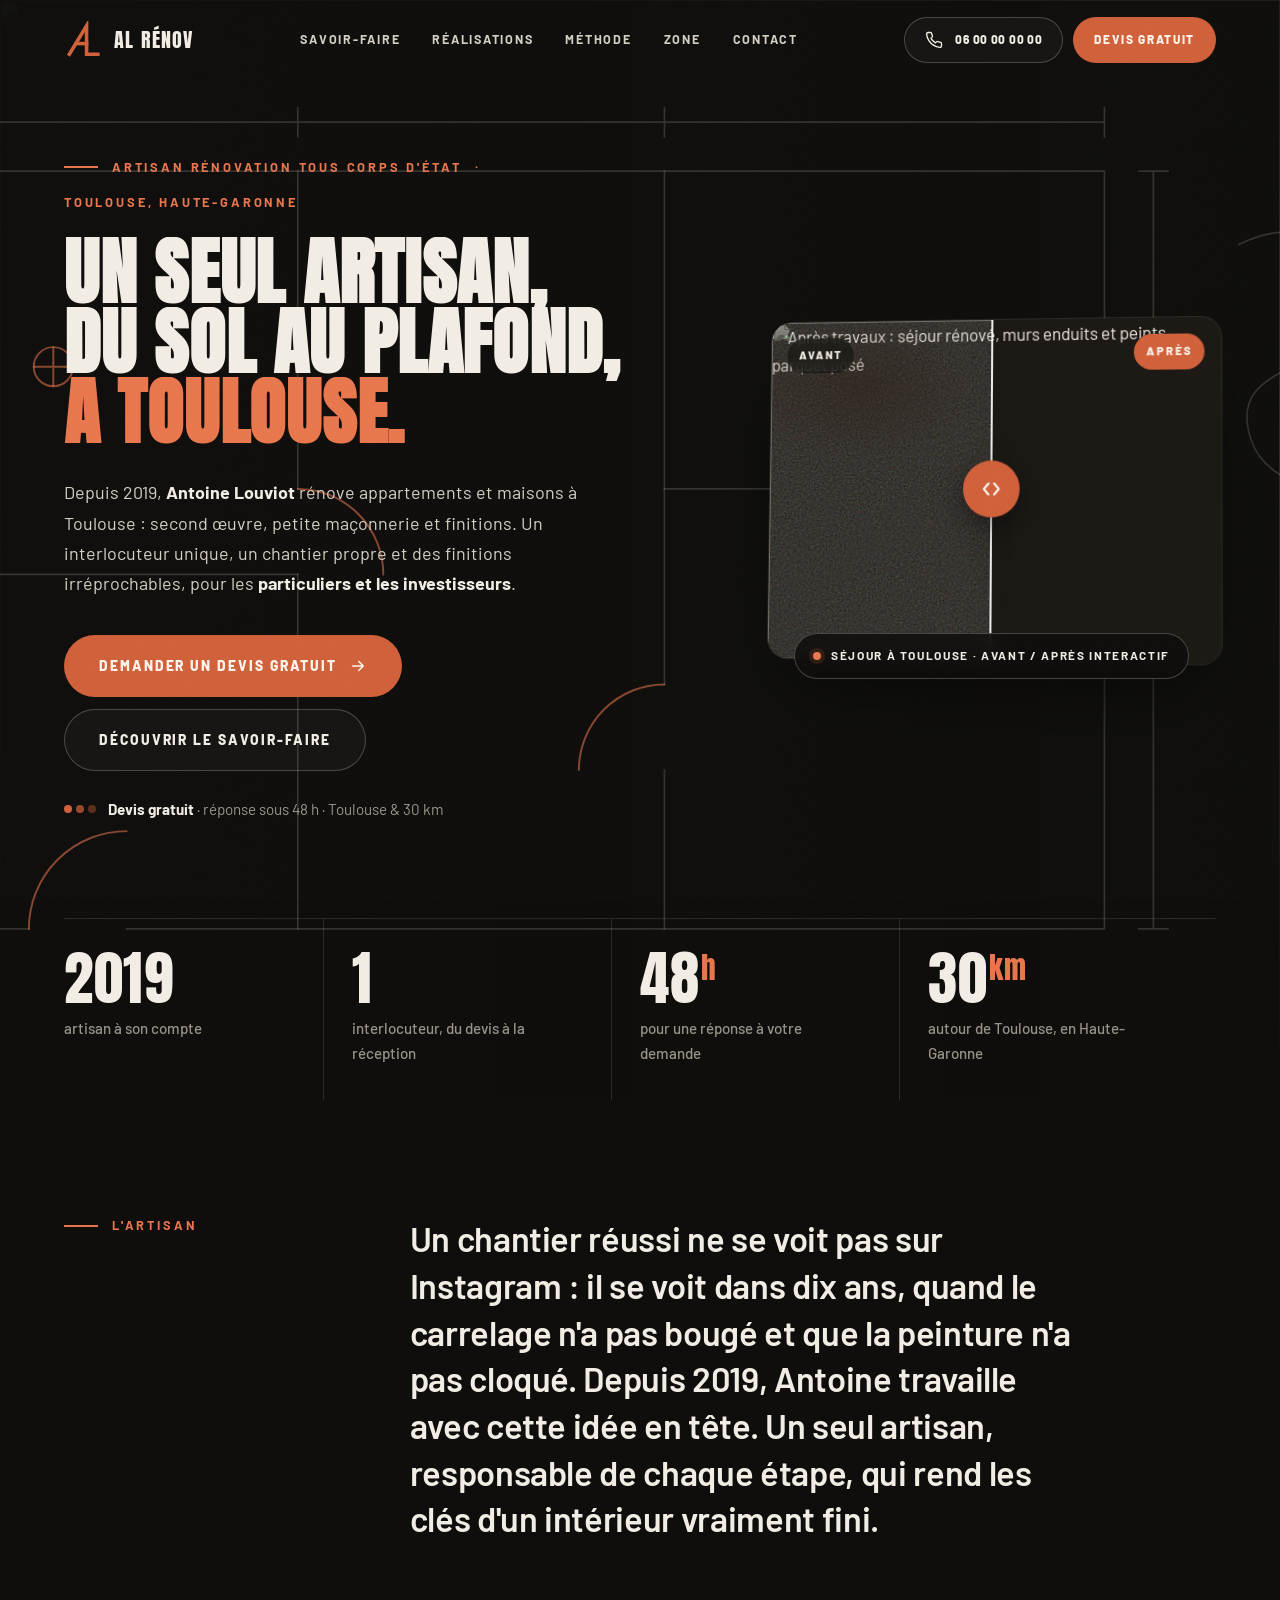
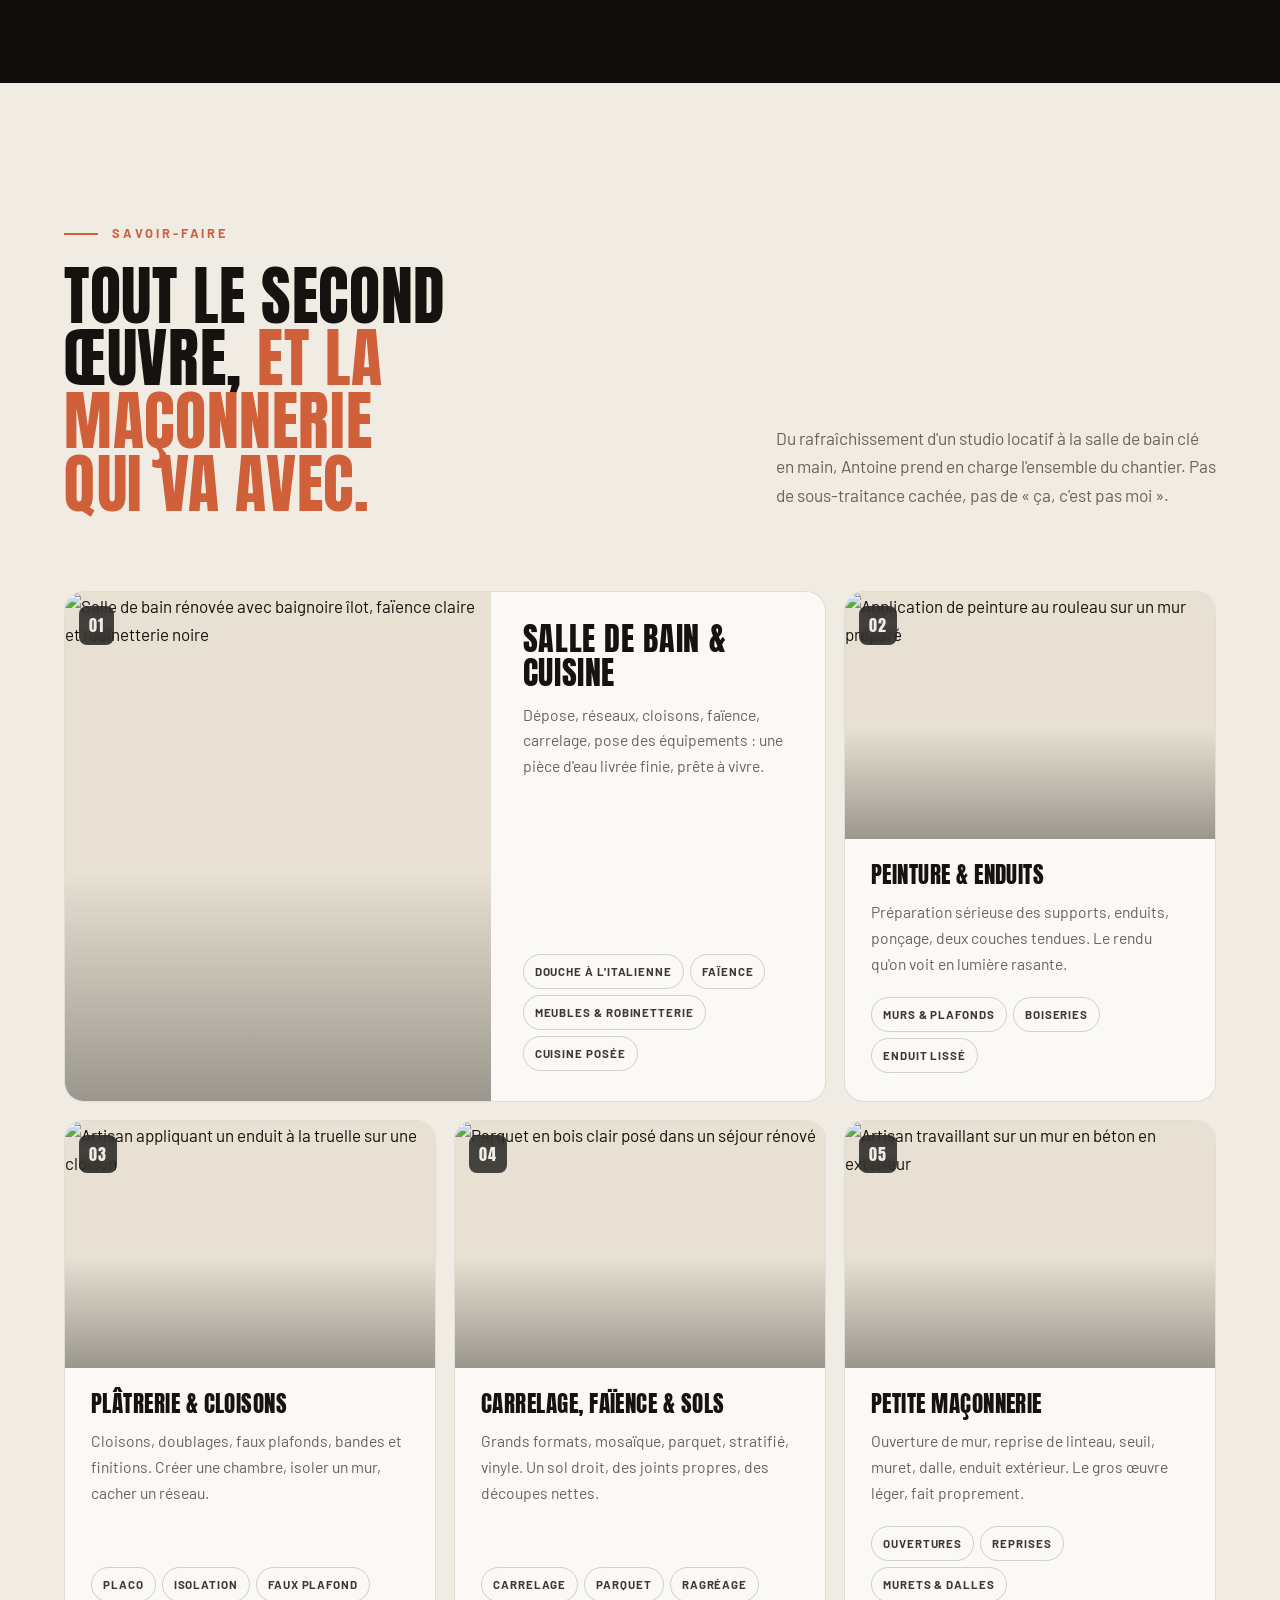
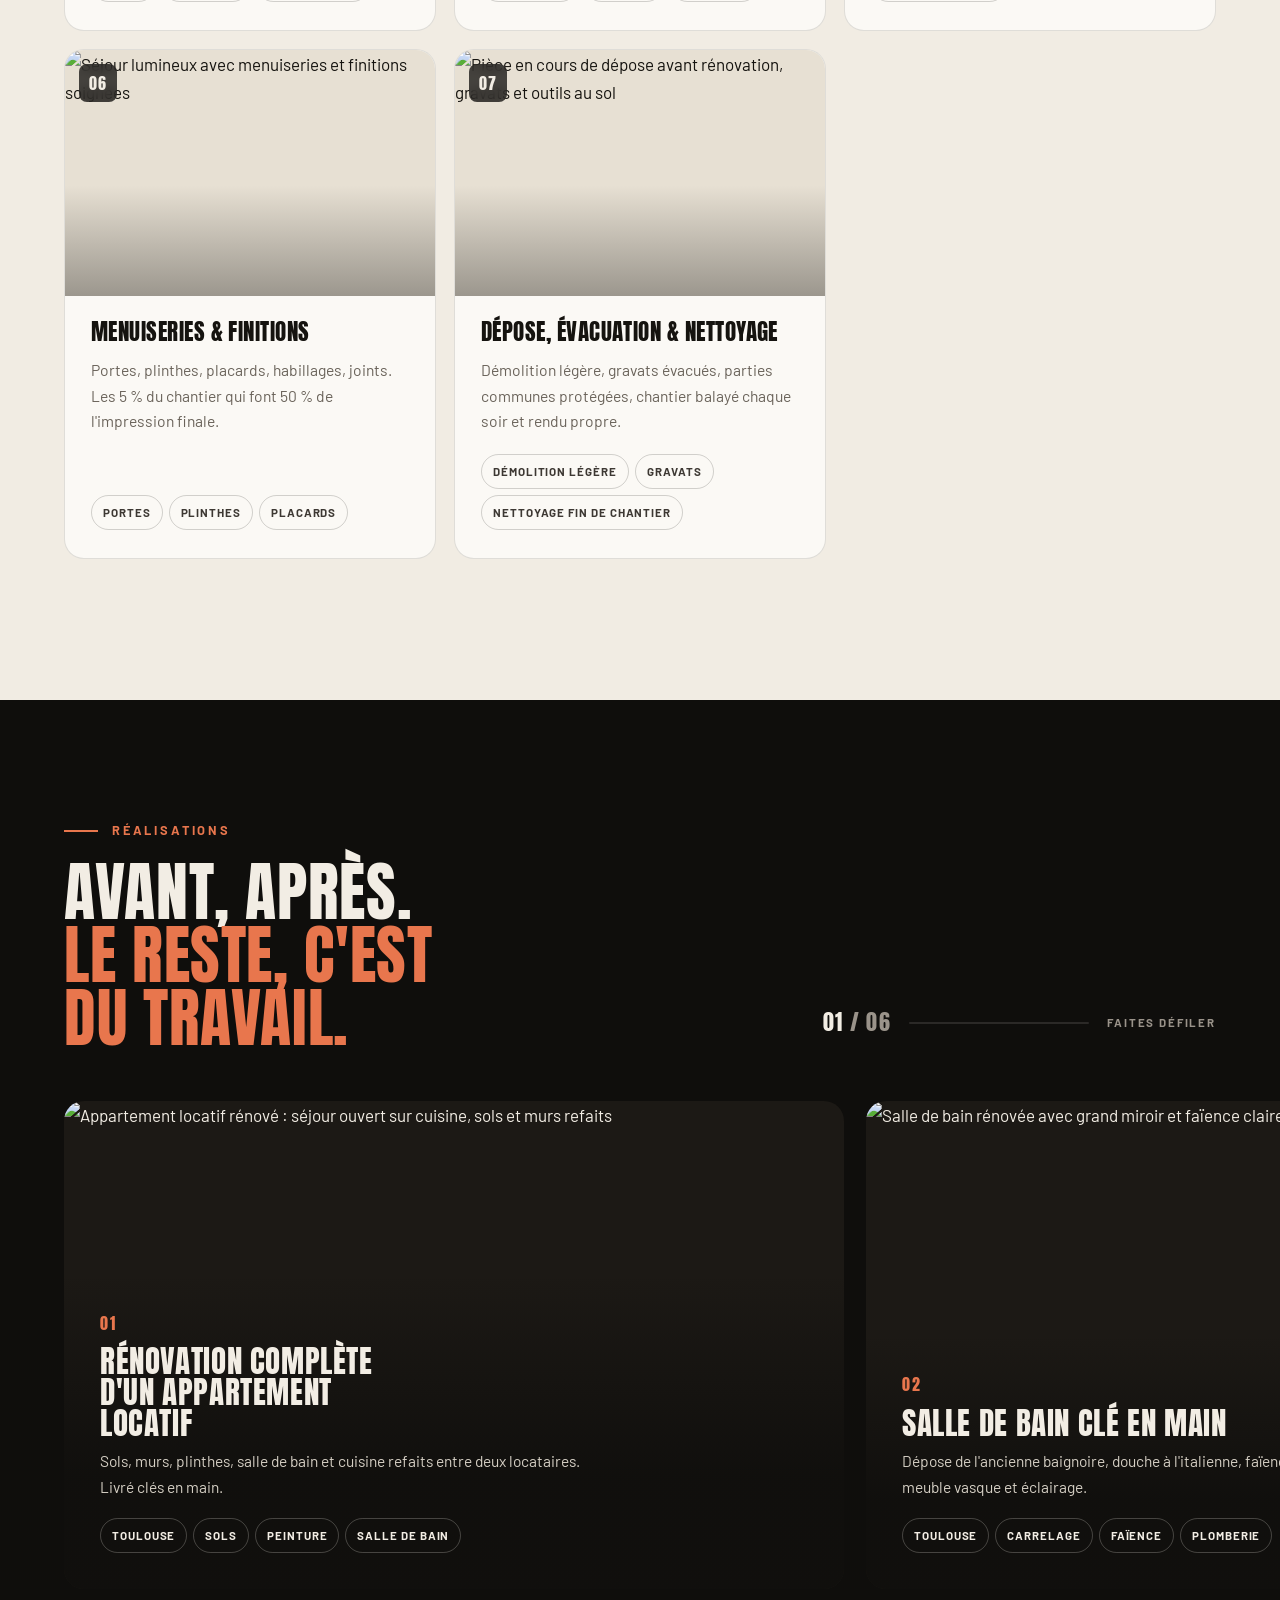
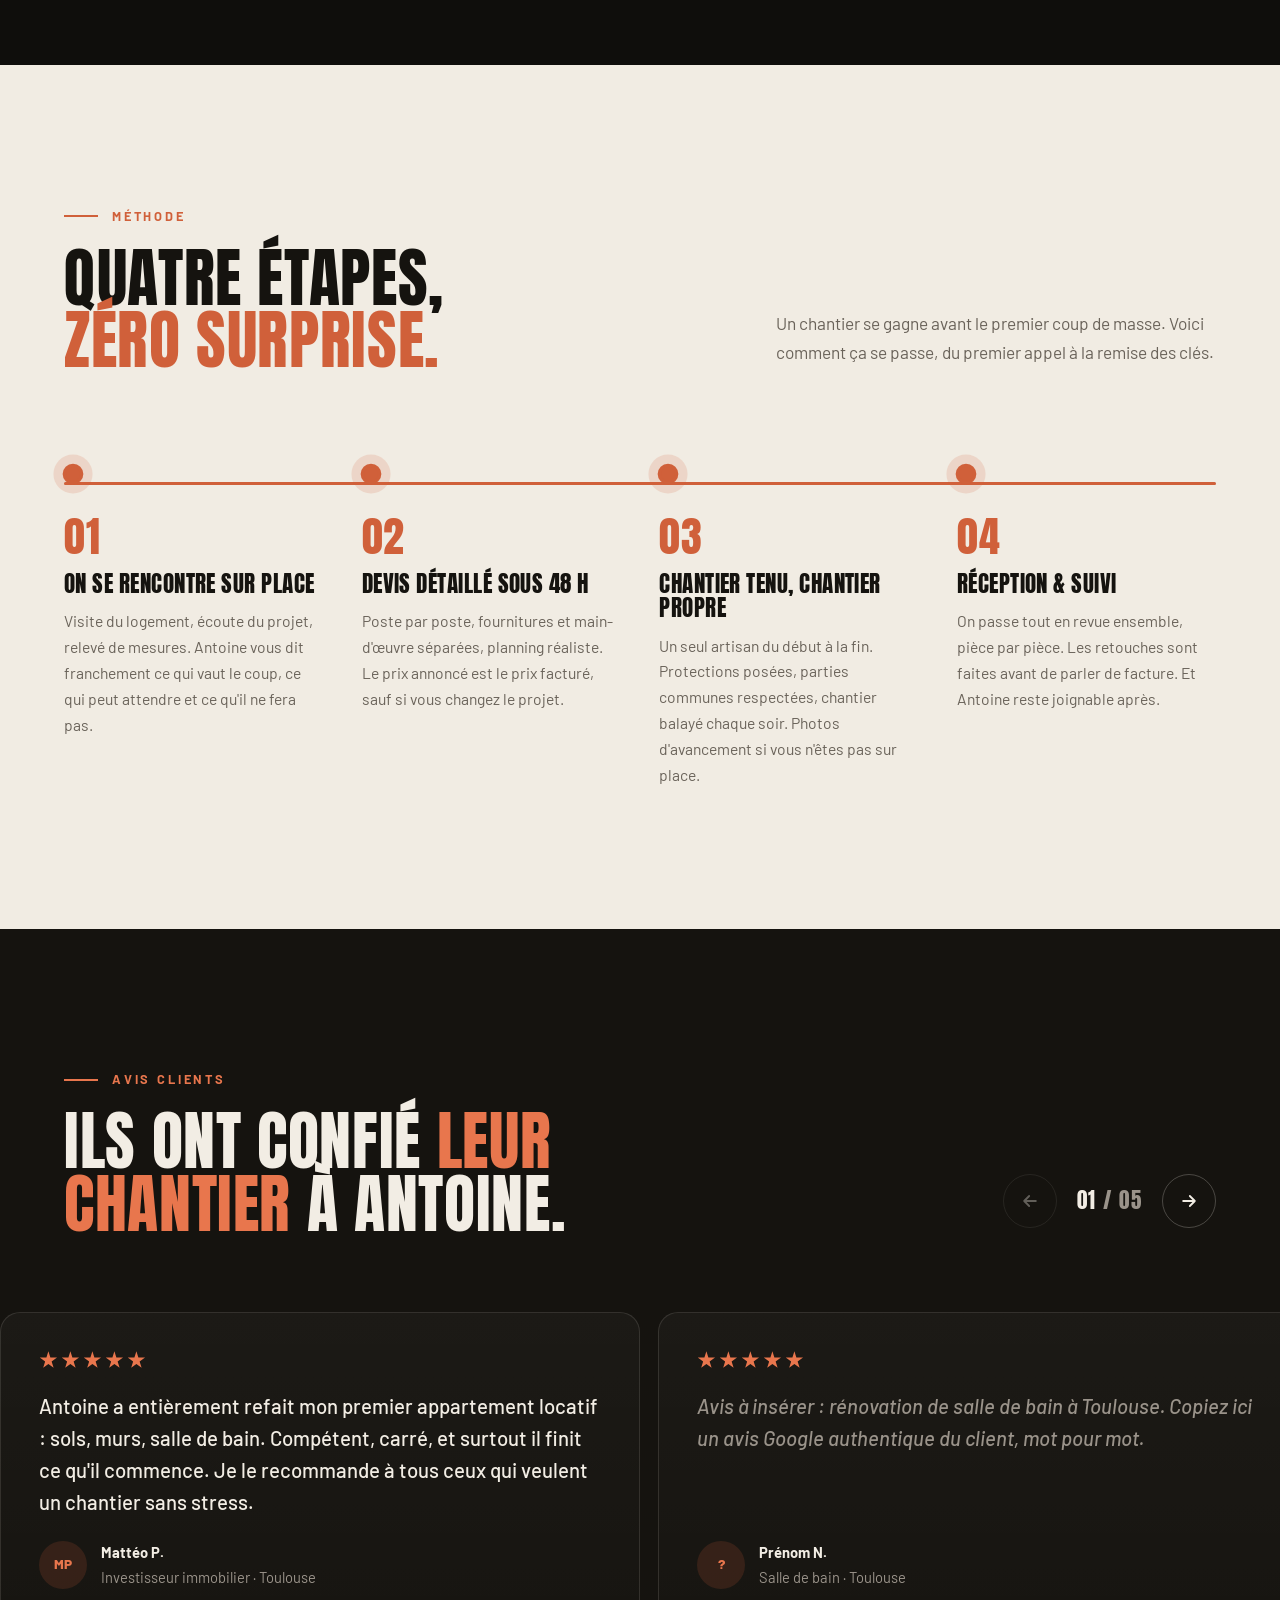
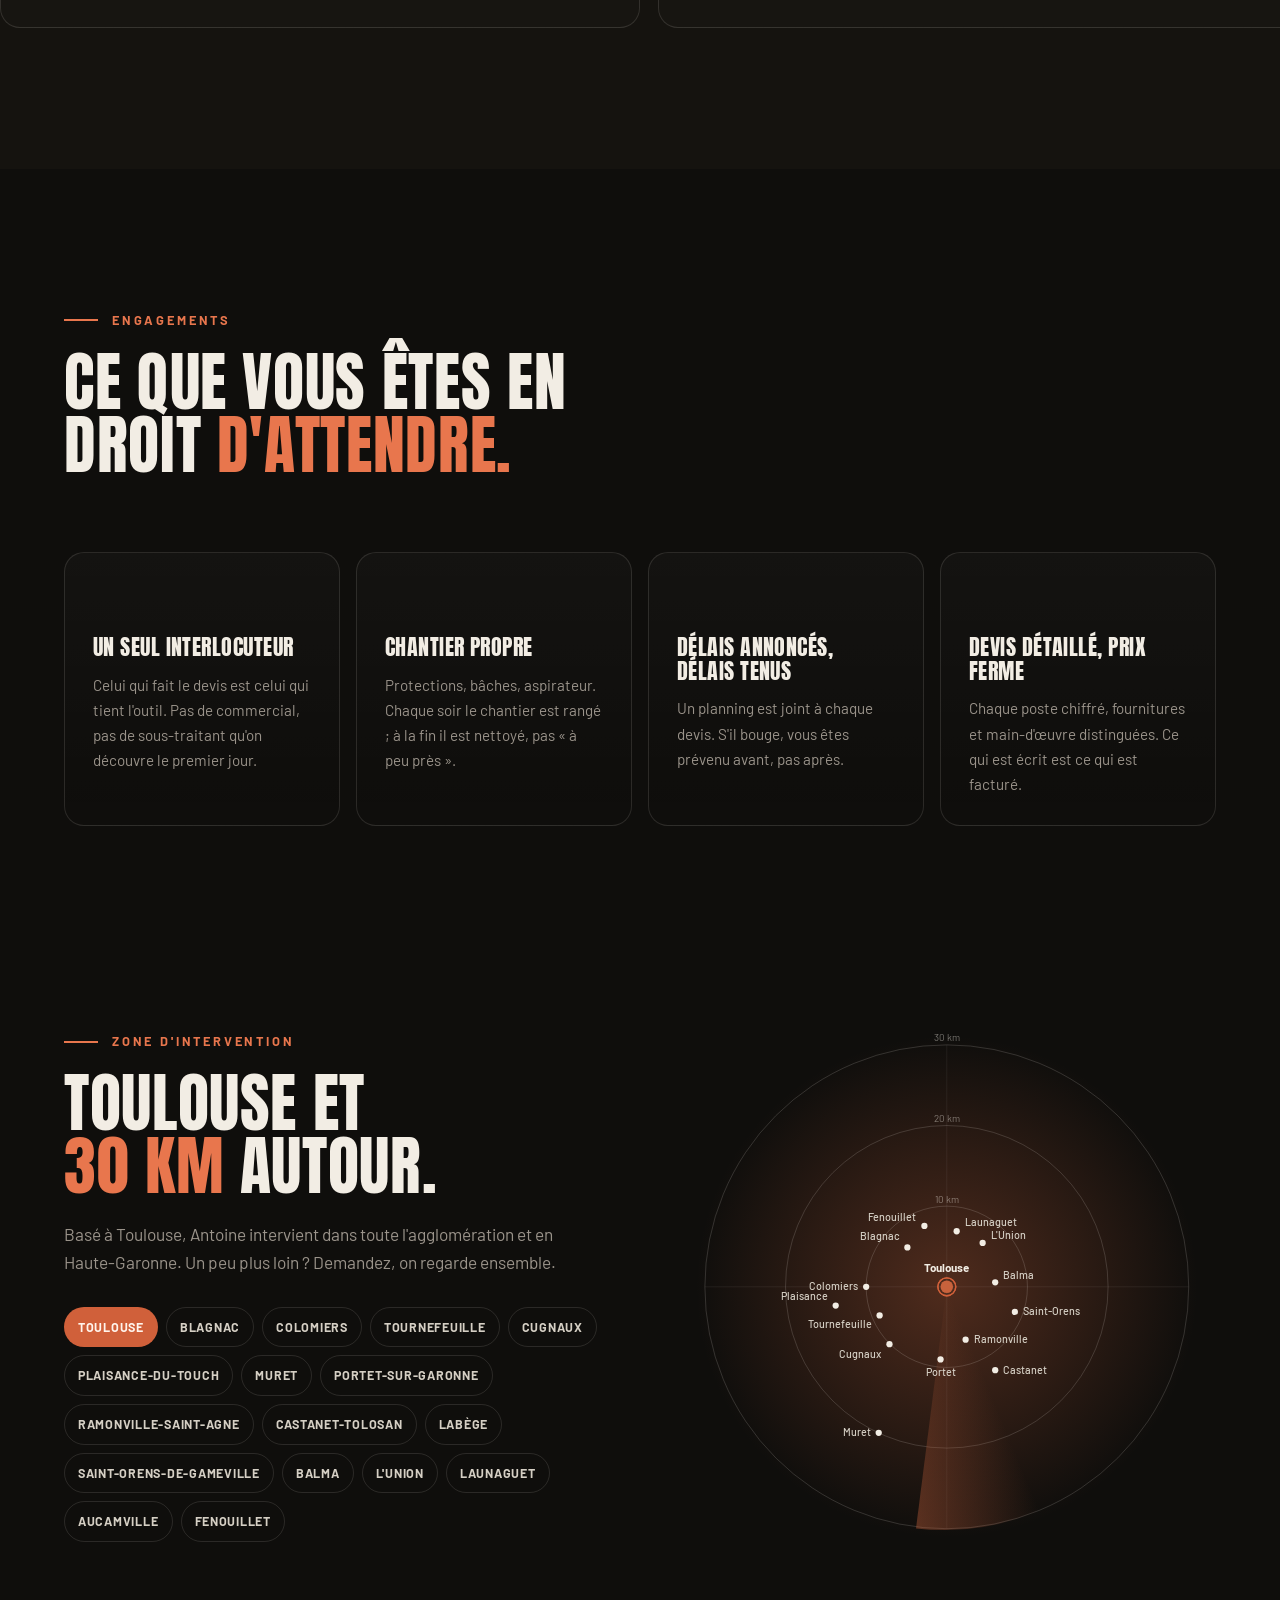
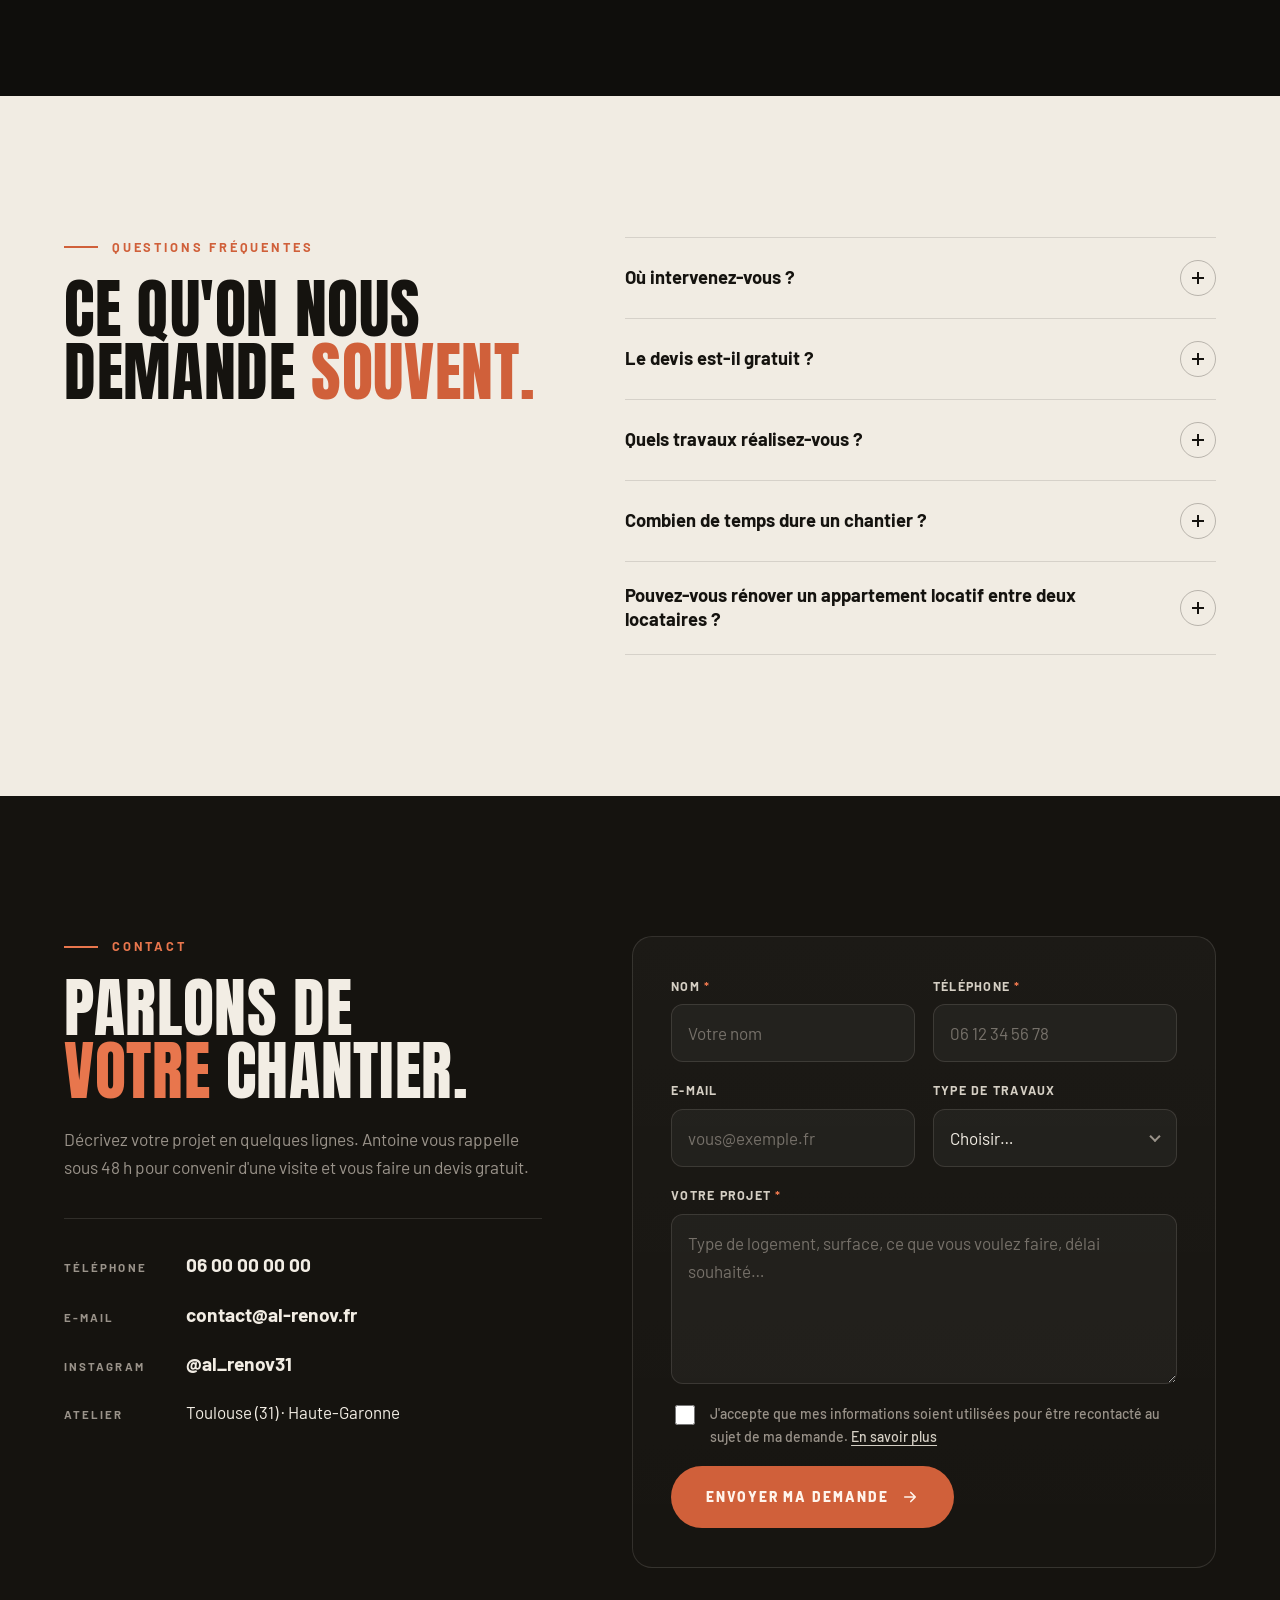
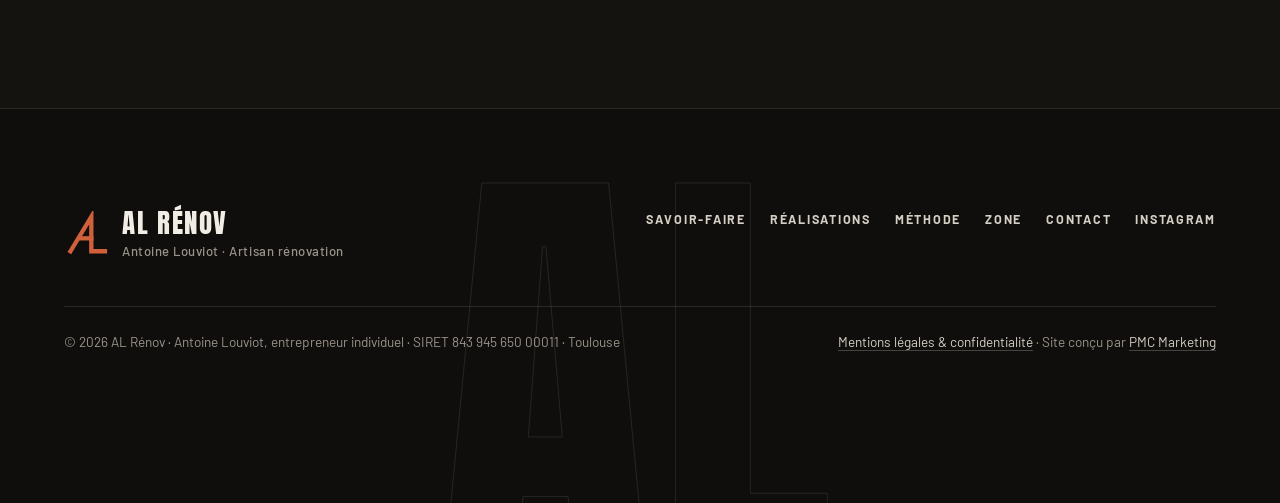
==== commit ece74a2d: "v2 : typo Anton/Barlow, héros avant/après, cartes métiers avec visuels, réalisations en scroll horiz" ====
--- a/index.html
+++ b/index.html
@@ -34,7 +34,8 @@
   <link rel="preconnect" href="https://fonts.googleapis.com">
   <link rel="preconnect" href="https://fonts.gstatic.com" crossorigin>
   <link rel="preconnect" href="https://images.unsplash.com">
-  <link rel="stylesheet" href="https://fonts.googleapis.com/css2?family=Fraunces:ital,opsz,wght@0,9..144,300..700;1,9..144,300..700&family=Manrope:wght@400;500;600;700&display=swap">
+  <link rel="preload" as="image" href="https://images.unsplash.com/photo-1674649207083-281c2517ab49?w=1800&q=70&auto=format&fit=crop" fetchpriority="high">
+  <link rel="stylesheet" href="https://fonts.googleapis.com/css2?family=Anton&family=Barlow:wght@400;500;600;700;800&display=swap">
   <script>document.documentElement.classList.add("js");</script>
   <link rel="stylesheet" href="css/styles.css">
 
@@ -114,31 +115,11 @@
       {
         "@type": "FAQPage",
         "mainEntity": [
-          {
-            "@type": "Question",
-            "name": "Où intervenez-vous ?",
-            "acceptedAnswer": { "@type": "Answer", "text": "À Toulouse et dans un rayon d'environ 30 km : Blagnac, Colomiers, Tournefeuille, Balma, L'Union, Ramonville, Castanet-Tolosan, Muret et toute la Haute-Garonne. Pour un chantier plus éloigné, contactez-moi : on regarde ensemble." }
-          },
-          {
-            "@type": "Question",
-            "name": "Le devis est-il gratuit ?",
-            "acceptedAnswer": { "@type": "Answer", "text": "Oui. Après une visite sur place, vous recevez un devis détaillé poste par poste, sans engagement. Réponse sous 48 h ouvrées." }
-          },
-          {
-            "@type": "Question",
-            "name": "Quels travaux réalisez-vous ?",
-            "acceptedAnswer": { "@type": "Answer", "text": "Tout le second œuvre : peinture, enduits, plâtrerie et cloisons, carrelage et faïence, sols, menuiseries intérieures, rénovation de salle de bain et de cuisine, ainsi que la petite maçonnerie (ouvertures, reprises, seuils, murets, dalles). Pour le gros œuvre structurel, je vous oriente vers un confrère." }
-          },
-          {
-            "@type": "Question",
-            "name": "Combien de temps dure un chantier ?",
-            "acceptedAnswer": { "@type": "Answer", "text": "Chaque devis est accompagné d'un planning. À titre indicatif, une salle de bain complète prend deux à trois semaines, un rafraîchissement d'appartement (sols, murs, plinthes) une à deux semaines selon la surface." }
-          },
-          {
-            "@type": "Question",
-            "name": "Pouvez-vous rénover un appartement locatif entre deux locataires ?",
-            "acceptedAnswer": { "@type": "Answer", "text": "Oui, c'est un cas fréquent. Rafraîchissement complet ou rénovation lourde, avec un seul interlocuteur du devis à la remise des clés, et des photos d'avancement si vous n'êtes pas sur place." }
-          }
+          { "@type": "Question", "name": "Où intervenez-vous ?", "acceptedAnswer": { "@type": "Answer", "text": "À Toulouse et dans un rayon d'environ 30 km : Blagnac, Colomiers, Tournefeuille, Balma, L'Union, Ramonville, Castanet-Tolosan, Muret et toute la Haute-Garonne. Pour un chantier plus éloigné, contactez-moi : on regarde ensemble." } },
+          { "@type": "Question", "name": "Le devis est-il gratuit ?", "acceptedAnswer": { "@type": "Answer", "text": "Oui. Après une visite sur place, vous recevez un devis détaillé poste par poste, sans engagement. Réponse sous 48 h ouvrées." } },
+          { "@type": "Question", "name": "Quels travaux réalisez-vous ?", "acceptedAnswer": { "@type": "Answer", "text": "Tout le second œuvre : peinture, enduits, plâtrerie et cloisons, carrelage et faïence, sols, menuiseries intérieures, rénovation de salle de bain et de cuisine, ainsi que la petite maçonnerie (ouvertures, reprises, seuils, murets, dalles). Pour le gros œuvre structurel, je vous oriente vers un confrère." } },
+          { "@type": "Question", "name": "Combien de temps dure un chantier ?", "acceptedAnswer": { "@type": "Answer", "text": "Chaque devis est accompagné d'un planning. À titre indicatif, une salle de bain complète prend deux à trois semaines, un rafraîchissement d'appartement (sols, murs, plinthes) une à deux semaines selon la surface." } },
+          { "@type": "Question", "name": "Pouvez-vous rénover un appartement locatif entre deux locataires ?", "acceptedAnswer": { "@type": "Answer", "text": "Oui, c'est un cas fréquent. Rafraîchissement complet ou rénovation lourde, avec un seul interlocuteur du devis à la remise des clés, et des photos d'avancement si vous n'êtes pas sur place." } }
         ]
       }
     ]
@@ -159,16 +140,13 @@
     <div class="loader__bar"><span></span></div>
   </div>
 
-  <!-- Custom cursor (desktop only) -->
-  <div class="cursor is-hidden" id="cursor" aria-hidden="true"><span class="cursor__dot"></span><span class="cursor__ring"></span></div>
-
   <a class="skip" href="#contenu">Aller au contenu</a>
 
   <!-- Header -->
   <header class="nav" id="nav">
     <div class="nav__inner">
       <a class="brand" href="#top" aria-label="AL Rénov – retour en haut">
-        <svg class="brand__mark" viewBox="0 0 64 64" fill="none" width="36" height="36" aria-hidden="true">
+        <svg class="brand__mark" viewBox="0 0 64 64" fill="none" width="38" height="38" aria-hidden="true">
           <path d="M9 56 L38 8 V56 H57" stroke="currentColor" stroke-width="6" stroke-linejoin="miter" stroke-linecap="square"/>
           <path d="M21 38 H38" stroke="currentColor" stroke-width="6" stroke-linecap="square"/>
         </svg>
@@ -219,331 +197,309 @@
 
     <!-- ============ HERO ============ -->
     <section class="hero" id="top">
-      <div class="hero__pin">
-        <div class="hero__inner">
-          <div class="hero__copy">
-            <h1 class="hero__title">
-              <span class="hero__kicker" data-line>Artisan rénovation tous corps d'état<span class="hero__kicker-sep"> · </span><span class="hero__kicker-place">Toulouse &amp; Haute-Garonne</span></span>
-              <span class="hero__display">
-                <span class="line" data-line>Rénover,</span>
-                <span class="line" data-line>c'est <em>finir.</em></span>
-              </span>
-            </h1>
-            <p class="hero__lead" data-line>Antoine Louviot rénove appartements et maisons depuis 2019. Second œuvre, petite maçonnerie, finitions : un seul artisan, du premier coup de masse à la dernière plinthe.</p>
-            <div class="hero__cta" data-line>
-              <a class="btn btn--primary" href="#contact" data-magnetic>
-                Demander un devis gratuit
-                <svg width="18" height="18" viewBox="0 0 24 24" fill="none" stroke="currentColor" stroke-width="2" stroke-linecap="round" stroke-linejoin="round" aria-hidden="true"><path d="M5 12h14M13 6l6 6-6 6"/></svg>
-              </a>
-              <a class="btn btn--ghost" href="#realisations" data-magnetic>Voir les réalisations</a>
-            </div>
-            <ol class="hero__steps" aria-label="Étapes de la rénovation" data-line>
-              <li data-step="0"><span>01</span>Sols</li>
-              <li data-step="1"><span>02</span>Murs</li>
-              <li data-step="2"><span>03</span>Menuiseries</li>
-              <li data-step="3"><span>04</span>Lumière</li>
-            </ol>
-          </div>
-
-          <!-- 3D room, built in CSS, animated on scroll -->
-          <div class="hero__scene" id="scene" aria-hidden="true">
-            <div class="room" id="room">
-              <div class="face face--back">
-                <div class="raw"></div>
-                <div class="paint paint--back"></div>
-                <svg class="window" viewBox="0 0 200 200" fill="none">
-                  <rect class="window__sky" x="14" y="14" width="172" height="172"/>
-                  <rect class="window__frame draw" x="14" y="14" width="172" height="172" rx="2"/>
-                  <path class="window__frame draw" d="M100 14V186M14 100H186"/>
-                </svg>
-                <div class="plinth plinth--back"></div>
+      <img class="hero__bg" src="https://images.unsplash.com/photo-1674649207083-281c2517ab49?w=1800&q=70&auto=format&fit=crop" alt="" width="1800" height="1200" fetchpriority="high" decoding="async">
+      <div class="hero__veil" aria-hidden="true"></div>
+
+      <!-- Blueprint lines, drawn on load -->
+      <svg class="hero__plan" viewBox="0 0 1600 900" fill="none" preserveAspectRatio="xMidYMid slice" aria-hidden="true">
+        <g class="plan__ink" stroke="currentColor" stroke-width="1.4" stroke-linecap="square">
+          <path class="draw" d="M120 140H1180V760H380M300 760H120V140"/>
+          <path class="draw" d="M520 140V400M520 470V760"/>
+          <path class="draw" d="M820 140V560M820 630V760"/>
+          <path class="draw" d="M120 470H520"/>
+          <path class="draw" d="M820 400H1180"/>
+          <path class="draw" d="M120 100H1180M120 88V112M520 88V112M820 88V112M1180 88V112"/>
+          <path class="draw" d="M1220 140V760M1208 140H1232M1208 470H1232M1208 760H1232"/>
+          <path class="draw" d="M1290 200c60-30 120 10 90 60s-100 40-80 100 130 30 110 100-90 60-30 130"/>
+          <path class="draw" d="M1360 160c70-30 150 20 120 90s-120 50-90 120 150 40 130 120-100 80-40 160"/>
+          <path class="draw" d="M1440 120c80-20 160 40 130 120s-140 60-110 140 160 50 140 140"/>
+        </g>
+        <g class="plan__accent" stroke="currentColor" stroke-width="1.6" stroke-linecap="round">
+          <path class="draw" d="M520 400A70 70 0 0 1 590 470"/>
+          <path class="draw" d="M820 560A70 70 0 0 0 750 630"/>
+          <path class="draw" d="M300 760A80 80 0 0 1 380 680"/>
+          <circle class="draw" cx="320" cy="300" r="16"/>
+          <path class="draw" d="M304 300h32M320 284v32"/>
+        </g>
+      </svg>
+
+      <div class="container hero__inner">
+        <div class="hero__copy">
+          <h1 class="hero__title">
+            <span class="hero__kicker" data-line>Artisan rénovation tous corps d'état <span class="hero__kicker-sep">·</span> <span class="hero__kicker-place">Toulouse, Haute-Garonne</span></span>
+            <span class="hero__display">
+              <span class="line" data-line>Un seul artisan,</span>
+              <span class="line" data-line>du sol au plafond,</span>
+              <span class="line" data-line><em>à Toulouse.</em></span>
+            </span>
+          </h1>
+          <p class="hero__lead" data-line>Depuis 2019, <strong>Antoine Louviot</strong> rénove appartements et maisons à Toulouse : second œuvre, petite maçonnerie et finitions. Un interlocuteur unique, un chantier propre et des finitions irréprochables, pour les <strong>particuliers et les investisseurs</strong>.</p>
+          <div class="hero__cta" data-line>
+            <a class="btn btn--primary btn--lg" href="#contact" data-magnetic>
+              Demander un devis gratuit
+              <svg width="18" height="18" viewBox="0 0 24 24" fill="none" stroke="currentColor" stroke-width="2.2" stroke-linecap="round" stroke-linejoin="round" aria-hidden="true"><path d="M5 12h14M13 6l6 6-6 6"/></svg>
+            </a>
+            <a class="btn btn--ghost btn--lg" href="#savoir-faire" data-magnetic>Découvrir le savoir-faire</a>
+          </div>
+          <p class="hero__trust" data-line>
+            <span class="hero__trust-dots" aria-hidden="true"><i></i><i></i><i></i></span>
+            <span><strong>Devis gratuit</strong> · réponse sous 48 h · Toulouse &amp; 30 km</span>
+          </p>
+        </div>
+
+        <!-- Before / after, the artisan's real proof -->
+        <div class="hero__visual" data-line>
+          <div class="ba" id="ba">
+            <figure class="ba__frame">
+              <img class="ba__after" src="https://images.unsplash.com/photo-1649083048770-82e8ffd80431?w=1400&q=75&auto=format&fit=crop" alt="Après travaux : séjour rénové, murs enduits et peints, parquet posé" width="1400" height="933" fetchpriority="high" decoding="async">
+              <div class="ba__before" id="baBefore">
+                <img src="https://images.unsplash.com/photo-1649083048770-82e8ffd80431?w=1400&q=75&auto=format&fit=crop" alt="" width="1400" height="933" decoding="async">
+                <span class="ba__grime"></span>
               </div>
-              <div class="face face--left">
-                <div class="raw"></div>
-                <div class="paint paint--left"></div>
-                <svg class="door" viewBox="0 0 200 320" fill="none">
-                  <rect class="door__leaf" x="16" y="12" width="168" height="308"/>
-                  <path class="door__frame draw" d="M8 320V8H192V320"/>
-                  <path class="door__panel draw" d="M40 40H160V150H40ZM40 180H160V290H40Z"/>
-                  <circle class="door__knob" cx="168" cy="170" r="5"/>
-                </svg>
-                <div class="plinth plinth--left"></div>
+              <div class="ba__handle" id="baHandle">
+                <span class="ba__knob">
+                  <svg width="22" height="22" viewBox="0 0 24 24" fill="none" stroke="currentColor" stroke-width="2.2" stroke-linecap="round" stroke-linejoin="round" aria-hidden="true"><path d="M9 6l-5 6 5 6M15 6l5 6-5 6"/></svg>
+                </span>
               </div>
-              <div class="face face--floor">
-                <div class="floor-raw"></div>
-                <div class="planks" id="planks"></div>
-                <div class="glow"></div>
-              </div>
-              <div class="lamp" id="lamp"><span class="lamp__inner" id="lampInner">
-                <span class="lamp__cord"></span>
-                <span class="lamp__shade"></span>
-                <span class="lamp__bulb"></span></span>
-              </div>
-            </div>
-            <div class="scene__shadow"></div>
-          </div>
-        </div>
-
-        <div class="hero__cue" aria-hidden="true">
-          <span class="hero__cue-line"></span>
-          <span>Faites défiler pour rénover</span>
-        </div>
-      </div>
+              <input class="ba__range" id="baRange" type="range" min="0" max="100" value="50" step="0.1" aria-label="Comparer l'avant et l'après en glissant">
+              <span class="ba__label ba__label--before">Avant</span>
+              <span class="ba__label ba__label--after">Après</span>
+            </figure>
+          </div>
+          <p class="hero__pill"><i aria-hidden="true"></i>Séjour à Toulouse · avant / après interactif</p>
+        </div>
+      </div>
+
+      <ul class="container hero__stats" data-reveal-stagger>
+        <li class="stat"><span class="stat__num">2019</span><span class="stat__label">artisan à son compte</span></li>
+        <li class="stat"><span class="stat__num">1</span><span class="stat__label">interlocuteur, du devis à la réception</span></li>
+        <li class="stat"><span class="stat__num">48<small>h</small></span><span class="stat__label">pour une réponse à votre demande</span></li>
+        <li class="stat"><span class="stat__num">30<small>km</small></span><span class="stat__label">autour de Toulouse, en Haute-Garonne</span></li>
+      </ul>
     </section>
 
     <!-- ============ INTRO / STATEMENT ============ -->
     <section class="intro" aria-labelledby="intro-title">
-      <div class="container">
+      <div class="container intro__grid">
         <h2 class="visually-hidden" id="intro-title">Un artisan, un chantier, une seule responsabilité</h2>
+        <p class="eyebrow" data-reveal>L'artisan</p>
         <p class="intro__statement" data-words>Un chantier réussi ne se voit pas sur Instagram : il se voit dans dix ans, quand le carrelage n'a pas bougé et que la peinture n'a pas cloqué. Depuis 2019, Antoine travaille avec cette idée en tête. Un seul artisan, responsable de chaque étape, qui rend les clés d'un intérieur vraiment fini.</p>
-
-        <ul class="stats" data-reveal-stagger>
-          <li class="stat">
-            <span class="stat__num"><span data-count="7">0</span><small> ans</small></span>
-            <span class="stat__label">d'expérience à son compte</span>
-          </li>
-          <li class="stat">
-            <span class="stat__num"><span data-count="1">0</span><small> seul</small></span>
-            <span class="stat__label">interlocuteur du devis à la réception</span>
-          </li>
-          <li class="stat">
-            <span class="stat__num"><span data-count="48">0</span><small> h</small></span>
-            <span class="stat__label">pour recevoir une réponse à votre demande</span>
-          </li>
-          <li class="stat">
-            <span class="stat__num"><span data-count="30">0</span><small> km</small></span>
-            <span class="stat__label">autour de Toulouse, Haute-Garonne</span>
-          </li>
-        </ul>
       </div>
     </section>
 
     <!-- ============ SAVOIR-FAIRE ============ -->
     <section class="services light" id="savoir-faire" aria-labelledby="services-title">
       <div class="container">
-        <header class="section-head" data-reveal>
-          <p class="eyebrow">Savoir-faire</p>
-          <h2 class="section-title" id="services-title">Tout le second œuvre, <em>et la maçonnerie qui va avec.</em></h2>
+        <header class="section-head section-head--row" data-reveal>
+          <div>
+            <p class="eyebrow">Savoir-faire</p>
+            <h2 class="section-title" id="services-title">Tout le second œuvre, <em>et la maçonnerie qui va avec.</em></h2>
+          </div>
           <p class="section-lead">Du rafraîchissement d'un studio locatif à la salle de bain clé en main, Antoine prend en charge l'ensemble du chantier. Pas de sous-traitance cachée, pas de « ça, c'est pas moi ».</p>
         </header>
 
-        <div class="bento">
-          <article class="card card--feature" data-tilt data-reveal>
-            <img class="card__bg" src="https://images.unsplash.com/photo-1753605788101-04d1e653e74a?w=1200&q=75&auto=format&fit=crop" alt="Salle de bain rénovée avec baignoire îlot, faïence claire et robinetterie noire" width="1200" height="800" loading="lazy" decoding="async">
-            <div class="card__body">
-              <span class="card__num">01</span>
-              <svg class="icon draw-icon" viewBox="0 0 48 48" fill="none" stroke="currentColor" stroke-width="1.6" stroke-linecap="round" stroke-linejoin="round" aria-hidden="true">
-                <path d="M6 24h36v4a10 10 0 0 1-10 10H16A10 10 0 0 1 6 28z"/><path d="M10 24V12a4 4 0 0 1 8 0"/><path d="M14 16h8"/><path d="M14 38l-2 4M34 38l2 4"/>
-              </svg>
+        <div class="grid-services">
+          <article class="job job--feature" data-reveal>
+            <div class="job__media">
+              <img src="https://images.unsplash.com/photo-1753605788101-04d1e653e74a?w=1400&q=75&auto=format&fit=crop" alt="Salle de bain rénovée avec baignoire îlot, faïence claire et robinetterie noire" width="1400" height="933" loading="lazy" decoding="async">
+              <span class="job__num">01</span>
+            </div>
+            <div class="job__body">
               <h3>Salle de bain &amp; cuisine</h3>
               <p>Dépose, réseaux, cloisons, faïence, carrelage, pose des équipements : une pièce d'eau livrée finie, prête à vivre.</p>
-              <ul class="card__tags"><li>Douche à l'italienne</li><li>Faïence</li><li>Meubles &amp; robinetterie</li><li>Cuisine posée</li></ul>
-            </div>
-          </article>
-
-          <article class="card" data-tilt data-reveal>
-            <span class="card__num">02</span>
-            <svg class="icon draw-icon" viewBox="0 0 48 48" fill="none" stroke="currentColor" stroke-width="1.6" stroke-linecap="round" stroke-linejoin="round" aria-hidden="true">
-              <rect x="8" y="8" width="24" height="12" rx="3"/><path d="M32 14h6v8H22v6"/><rect x="19" y="28" width="6" height="14" rx="1.5"/>
-            </svg>
-            <h3>Peinture &amp; enduits</h3>
-            <p>Préparation sérieuse des supports, enduits, ponçage, deux couches tendues. Le rendu qu'on voit en lumière rasante.</p>
-            <ul class="card__tags"><li>Murs &amp; plafonds</li><li>Boiseries</li><li>Enduit lissé</li></ul>
-          </article>
-
-          <article class="card" data-tilt data-reveal>
-            <span class="card__num">03</span>
-            <svg class="icon draw-icon" viewBox="0 0 48 48" fill="none" stroke="currentColor" stroke-width="1.6" stroke-linecap="round" stroke-linejoin="round" aria-hidden="true">
-              <path d="M8 30l22-22 10 10-22 22H8z"/><path d="M14 36l-6 6"/><path d="M24 14l10 10"/>
-            </svg>
-            <h3>Plâtrerie &amp; cloisons</h3>
-            <p>Cloisons, doublages, faux plafonds, bandes et finitions. Créer une chambre, isoler un mur, cacher un réseau.</p>
-            <ul class="card__tags"><li>Placo</li><li>Isolation</li><li>Faux plafond</li></ul>
-          </article>
-
-          <article class="card" data-tilt data-reveal>
-            <span class="card__num">04</span>
-            <svg class="icon draw-icon" viewBox="0 0 48 48" fill="none" stroke="currentColor" stroke-width="1.6" stroke-linecap="round" stroke-linejoin="round" aria-hidden="true">
-              <rect x="8" y="8" width="14" height="14"/><rect x="26" y="8" width="14" height="14"/><rect x="8" y="26" width="14" height="14"/><rect x="26" y="26" width="14" height="14"/>
-            </svg>
-            <h3>Carrelage, faïence &amp; sols</h3>
-            <p>Grands formats, mosaïque, parquet, stratifié, vinyle. Un sol droit, des joints propres, des découpes nettes.</p>
-            <ul class="card__tags"><li>Carrelage</li><li>Parquet</li><li>Ragréage</li></ul>
-          </article>
-
-          <article class="card" data-tilt data-reveal>
-            <span class="card__num">05</span>
-            <svg class="icon draw-icon" viewBox="0 0 48 48" fill="none" stroke="currentColor" stroke-width="1.6" stroke-linecap="round" stroke-linejoin="round" aria-hidden="true">
-              <path d="M6 40h36"/><rect x="8" y="30" width="12" height="10"/><rect x="20" y="30" width="12" height="10"/><rect x="32" y="30" width="8" height="10"/><rect x="14" y="20" width="12" height="10"/><rect x="26" y="20" width="12" height="10"/><rect x="8" y="10" width="12" height="10"/><rect x="20" y="10" width="12" height="10"/>
-            </svg>
-            <h3>Petite maçonnerie</h3>
-            <p>Ouverture de mur, reprise de linteau, seuil, muret, dalle, enduit extérieur. Le gros œuvre léger, fait proprement.</p>
-            <ul class="card__tags"><li>Ouvertures</li><li>Reprises</li><li>Murets &amp; dalles</li></ul>
-          </article>
-
-          <article class="card" data-tilt data-reveal>
-            <span class="card__num">06</span>
-            <svg class="icon draw-icon" viewBox="0 0 48 48" fill="none" stroke="currentColor" stroke-width="1.6" stroke-linecap="round" stroke-linejoin="round" aria-hidden="true">
-              <path d="M12 42V8h20v34"/><path d="M6 42h36"/><path d="M12 14h20M12 30h20"/><circle cx="27" cy="25" r="1.5"/>
-            </svg>
-            <h3>Menuiseries &amp; finitions</h3>
-            <p>Portes, plinthes, placards, habillages, joints. Les 5 % du chantier qui font 50 % de l'impression finale.</p>
-            <ul class="card__tags"><li>Portes</li><li>Plinthes</li><li>Placards</li></ul>
-          </article>
-
-          <article class="card card--wide" data-tilt data-reveal>
-            <span class="card__num">07</span>
-            <svg class="icon draw-icon" viewBox="0 0 48 48" fill="none" stroke="currentColor" stroke-width="1.6" stroke-linecap="round" stroke-linejoin="round" aria-hidden="true">
-              <path d="M28 6l6 6-14 14-6-6z"/><path d="M14 20L8 42l22-6"/><path d="M12 34l8-8"/>
-            </svg>
-            <h3>Dépose, évacuation &amp; nettoyage</h3>
-            <p>Démolition légère, évacuation des gravats, protection des parties communes, chantier balayé chaque soir et rendu propre. Vous rentrez chez vous, pas sur un chantier.</p>
-            <ul class="card__tags"><li>Démolition légère</li><li>Gravats</li><li>Nettoyage fin de chantier</li></ul>
-          </article>
-        </div>
-      </div>
-    </section>
-
-    <!-- ============ RÉALISATIONS ============ -->
+              <ul class="tags"><li>Douche à l'italienne</li><li>Faïence</li><li>Meubles &amp; robinetterie</li><li>Cuisine posée</li></ul>
+            </div>
+          </article>
+
+          <article class="job" data-reveal>
+            <div class="job__media">
+              <img src="https://images.unsplash.com/photo-1625559424722-7b7d1199ad6e?w=900&q=75&auto=format&fit=crop" alt="Application de peinture au rouleau sur un mur préparé" width="900" height="600" loading="lazy" decoding="async">
+              <span class="job__num">02</span>
+            </div>
+            <div class="job__body">
+              <h3>Peinture &amp; enduits</h3>
+              <p>Préparation sérieuse des supports, enduits, ponçage, deux couches tendues. Le rendu qu'on voit en lumière rasante.</p>
+              <ul class="tags"><li>Murs &amp; plafonds</li><li>Boiseries</li><li>Enduit lissé</li></ul>
+            </div>
+          </article>
+
+          <article class="job" data-reveal>
+            <div class="job__media">
+              <img src="https://images.unsplash.com/photo-1761986757577-140af8859587?w=900&q=75&auto=format&fit=crop" alt="Artisan appliquant un enduit à la truelle sur une cloison" width="900" height="600" loading="lazy" decoding="async">
+              <span class="job__num">03</span>
+            </div>
+            <div class="job__body">
+              <h3>Plâtrerie &amp; cloisons</h3>
+              <p>Cloisons, doublages, faux plafonds, bandes et finitions. Créer une chambre, isoler un mur, cacher un réseau.</p>
+              <ul class="tags"><li>Placo</li><li>Isolation</li><li>Faux plafond</li></ul>
+            </div>
+          </article>
+
+          <article class="job" data-reveal>
+            <div class="job__media">
+              <img src="https://images.unsplash.com/photo-1584622781564-1d987f7333c1?w=900&q=75&auto=format&fit=crop" alt="Parquet en bois clair posé dans un séjour rénové" width="900" height="600" loading="lazy" decoding="async">
+              <span class="job__num">04</span>
+            </div>
+            <div class="job__body">
+              <h3>Carrelage, faïence &amp; sols</h3>
+              <p>Grands formats, mosaïque, parquet, stratifié, vinyle. Un sol droit, des joints propres, des découpes nettes.</p>
+              <ul class="tags"><li>Carrelage</li><li>Parquet</li><li>Ragréage</li></ul>
+            </div>
+          </article>
+
+          <article class="job" data-reveal>
+            <div class="job__media">
+              <img src="https://images.unsplash.com/photo-1617720356637-6264c1c0b4bb?w=900&q=75&auto=format&fit=crop" alt="Artisan travaillant sur un mur en béton en extérieur" width="900" height="600" loading="lazy" decoding="async">
+              <span class="job__num">05</span>
+            </div>
+            <div class="job__body">
+              <h3>Petite maçonnerie</h3>
+              <p>Ouverture de mur, reprise de linteau, seuil, muret, dalle, enduit extérieur. Le gros œuvre léger, fait proprement.</p>
+              <ul class="tags"><li>Ouvertures</li><li>Reprises</li><li>Murets &amp; dalles</li></ul>
+            </div>
+          </article>
+
+          <article class="job" data-reveal>
+            <div class="job__media">
+              <img src="https://images.unsplash.com/photo-1516455590571-18256e5bb9ff?w=900&q=75&auto=format&fit=crop" alt="Séjour lumineux avec menuiseries et finitions soignées" width="900" height="600" loading="lazy" decoding="async">
+              <span class="job__num">06</span>
+            </div>
+            <div class="job__body">
+              <h3>Menuiseries &amp; finitions</h3>
+              <p>Portes, plinthes, placards, habillages, joints. Les 5 % du chantier qui font 50 % de l'impression finale.</p>
+              <ul class="tags"><li>Portes</li><li>Plinthes</li><li>Placards</li></ul>
+            </div>
+          </article>
+
+          <article class="job" data-reveal>
+            <div class="job__media">
+              <img src="https://images.unsplash.com/photo-1634586648651-f1fb9ec10d90?w=900&q=75&auto=format&fit=crop" alt="Pièce en cours de dépose avant rénovation, gravats et outils au sol" width="900" height="600" loading="lazy" decoding="async">
+              <span class="job__num">07</span>
+            </div>
+            <div class="job__body">
+              <h3>Dépose, évacuation &amp; nettoyage</h3>
+              <p>Démolition légère, gravats évacués, parties communes protégées, chantier balayé chaque soir et rendu propre.</p>
+              <ul class="tags"><li>Démolition légère</li><li>Gravats</li><li>Nettoyage fin de chantier</li></ul>
+            </div>
+          </article>
+        </div>
+      </div>
+    </section>
+
+    <!-- ============ RÉALISATIONS — horizontal scroll ============ -->
     <section class="works" id="realisations" aria-labelledby="works-title">
+      <div class="works__pin" id="worksPin">
+        <div class="container works__head" data-reveal>
+          <div>
+            <p class="eyebrow">Réalisations</p>
+            <h2 class="section-title" id="works-title">Avant, après. <em>Le reste, c'est du travail.</em></h2>
+          </div>
+          <div class="works__meta">
+            <span class="works__count"><b id="worksIndex">01</b> / 06</span>
+            <div class="works__progress" aria-hidden="true"><span id="worksBar"></span></div>
+            <span class="works__hint" aria-hidden="true">Faites défiler</span>
+          </div>
+        </div>
+
+        <div class="works__track" id="worksTrack">
+          <article class="work">
+            <img src="https://images.unsplash.com/photo-1649083048337-4aeb6dda80bb?w=1400&q=75&auto=format&fit=crop" alt="Appartement locatif rénové : séjour ouvert sur cuisine, sols et murs refaits" width="1400" height="933" loading="lazy" decoding="async">
+            <div class="work__body">
+              <span class="work__index">01</span>
+              <h3>Rénovation complète d'un appartement locatif</h3>
+              <p>Sols, murs, plinthes, salle de bain et cuisine refaits entre deux locataires. Livré clés en main.</p>
+              <ul class="tags"><li>Toulouse</li><li>Sols</li><li>Peinture</li><li>Salle de bain</li></ul>
+            </div>
+          </article>
+          <article class="work">
+            <img src="https://images.unsplash.com/photo-1661107259637-4e1c55462428?w=1400&q=75&auto=format&fit=crop" alt="Salle de bain rénovée avec grand miroir et faïence claire" width="1400" height="933" loading="lazy" decoding="async">
+            <div class="work__body">
+              <span class="work__index">02</span>
+              <h3>Salle de bain clé en main</h3>
+              <p>Dépose de l'ancienne baignoire, douche à l'italienne, faïence toute hauteur, meuble vasque et éclairage.</p>
+              <ul class="tags"><li>Toulouse</li><li>Carrelage</li><li>Faïence</li><li>Plomberie</li></ul>
+            </div>
+          </article>
+          <article class="work">
+            <img src="https://images.unsplash.com/photo-1618832515490-e181c4794a45?w=1400&q=75&auto=format&fit=crop" alt="Cuisine en cours de rénovation, meubles protégés avant la pose" width="1400" height="933" loading="lazy" decoding="async">
+            <div class="work__body">
+              <span class="work__index">03</span>
+              <h3>Cuisine : dépose, réseaux, pose</h3>
+              <p>Reprise des arrivées d'eau, crédence en faïence, pose des caissons et du plan de travail, raccordements.</p>
+              <ul class="tags"><li>Toulouse</li><li>Pose</li><li>Faïence</li><li>Finitions</li></ul>
+            </div>
+          </article>
+          <article class="work">
+            <img src="https://images.unsplash.com/photo-1523413363574-c30aa1c2a516?w=1400&q=75&auto=format&fit=crop" alt="Lissage d'un mur blanc avant peinture" width="1400" height="933" loading="lazy" decoding="async">
+            <div class="work__body">
+              <span class="work__index">04</span>
+              <h3>Peinture &amp; enduits d'un séjour</h3>
+              <p>Rebouchage, enduit de lissage, ponçage, sous-couche et deux couches de finition mate. Plinthes reprises.</p>
+              <ul class="tags"><li>Haute-Garonne</li><li>Enduit</li><li>Peinture</li></ul>
+            </div>
+          </article>
+          <article class="work">
+            <img src="https://images.unsplash.com/photo-1517581177682-a085bb7ffb15?w=1400&q=75&auto=format&fit=crop" alt="Artisan sur une échelle dans une pièce en travaux" width="1400" height="933" loading="lazy" decoding="async">
+            <div class="work__body">
+              <span class="work__index">05</span>
+              <h3>Création d'une chambre en cloisons</h3>
+              <p>Ossature métallique, isolation, plaques, bandes et enduit. Une pièce en plus, prête à peindre en une semaine.</p>
+              <ul class="tags"><li>Toulouse</li><li>Placo</li><li>Isolation</li></ul>
+            </div>
+          </article>
+          <article class="work">
+            <img src="https://images.unsplash.com/photo-1700502335822-d4856cca490a?w=1400&q=75&auto=format&fit=crop" alt="Artisan avec un marteau devant une façade en travaux" width="1400" height="933" loading="lazy" decoding="async">
+            <div class="work__body">
+              <span class="work__index">06</span>
+              <h3>Petite maçonnerie : ouverture &amp; reprise</h3>
+              <p>Ouverture d'un passage entre cuisine et séjour, pose du linteau, reprise des enduits et raccords de sol.</p>
+              <ul class="tags"><li>Haute-Garonne</li><li>Maçonnerie</li><li>Linteau</li></ul>
+            </div>
+          </article>
+          <a class="work work--cta" href="https://www.instagram.com/al_renov31/" target="_blank" rel="noopener">
+            <svg width="40" height="40" viewBox="0 0 24 24" fill="none" stroke="currentColor" stroke-width="1.6" stroke-linecap="round" stroke-linejoin="round" aria-hidden="true"><rect x="3" y="3" width="18" height="18" rx="5"/><circle cx="12" cy="12" r="4"/><circle cx="17.5" cy="6.5" r="1" fill="currentColor"/></svg>
+            <span>Tous les chantiers<br>sur Instagram</span>
+            <span class="work__arrow" aria-hidden="true">→</span>
+          </a>
+        </div>
+      </div>
+    </section>
+
+    <!-- ============ MÉTHODE — frise horizontale ============ -->
+    <section class="process light" id="methode" aria-labelledby="process-title">
       <div class="container">
         <header class="section-head section-head--row" data-reveal>
           <div>
-            <p class="eyebrow">Réalisations</p>
-            <h2 class="section-title" id="works-title">Avant, <em>après.</em> Le reste, c'est du travail.</h2>
-          </div>
-          <a class="btn btn--ghost" href="https://www.instagram.com/al_renov31/" target="_blank" rel="noopener" data-magnetic>
-            <svg width="18" height="18" viewBox="0 0 24 24" fill="none" stroke="currentColor" stroke-width="1.8" stroke-linecap="round" stroke-linejoin="round" aria-hidden="true"><rect x="3" y="3" width="18" height="18" rx="5"/><circle cx="12" cy="12" r="4"/><circle cx="17.5" cy="6.5" r="1" fill="currentColor"/></svg>
-            Tous les chantiers sur Instagram
-          </a>
-        </header>
-
-        <!-- Before / after -->
-        <div class="ba" id="ba" data-reveal>
-          <figure class="ba__frame">
-            <img class="ba__after" src="https://images.unsplash.com/photo-1649083048770-82e8ffd80431?w=1600&q=75&auto=format&fit=crop" alt="Après travaux : séjour rénové, murs enduits et peints, parquet posé" width="1600" height="1067" loading="lazy" decoding="async">
-            <div class="ba__before" id="baBefore">
-              <img src="https://images.unsplash.com/photo-1649083048770-82e8ffd80431?w=1600&q=75&auto=format&fit=crop" alt="" width="1600" height="1067" loading="lazy" decoding="async">
-              <span class="ba__grime"></span>
-            </div>
-            <div class="ba__handle" id="baHandle">
-              <span class="ba__knob">
-                <svg width="22" height="22" viewBox="0 0 24 24" fill="none" stroke="currentColor" stroke-width="2" stroke-linecap="round" stroke-linejoin="round" aria-hidden="true"><path d="M9 6l-5 6 5 6M15 6l5 6-5 6"/></svg>
-              </span>
-            </div>
-            <input class="ba__range" id="baRange" type="range" min="0" max="100" value="50" step="0.1" aria-label="Comparer l'avant et l'après en glissant">
-            <span class="ba__label ba__label--before">Avant</span>
-            <span class="ba__label ba__label--after">Après</span>
-            <figcaption class="ba__caption">Rénovation complète d'un séjour · Toulouse — <em>glissez pour comparer</em></figcaption>
-          </figure>
-        </div>
-
-        <!-- Stacked project cards -->
-        <ul class="stack" id="stack">
-          <li class="stack__card" style="--i:0">
-            <figure>
-              <img src="https://images.unsplash.com/photo-1649083048337-4aeb6dda80bb?w=1400&q=75&auto=format&fit=crop" alt="Appartement locatif rénové : séjour ouvert sur cuisine, sols et murs refaits" width="1400" height="933" loading="lazy" decoding="async">
-              <figcaption>
-                <span class="stack__index">01 / 06</span>
-                <h3>Rénovation complète d'un appartement locatif</h3>
-                <p>Sols, murs, plinthes, salle de bain et cuisine refaits entre deux locataires. Livré clés en main, photos d'avancement chaque semaine.</p>
-                <ul class="card__tags"><li>Toulouse</li><li>Sols</li><li>Peinture</li><li>Salle de bain</li></ul>
-              </figcaption>
-            </figure>
-          </li>
-          <li class="stack__card" style="--i:1">
-            <figure>
-              <img src="https://images.unsplash.com/photo-1661107259637-4e1c55462428?w=1400&q=75&auto=format&fit=crop" alt="Salle de bain rénovée avec grand miroir et faïence claire" width="1400" height="933" loading="lazy" decoding="async">
-              <figcaption>
-                <span class="stack__index">02 / 06</span>
-                <h3>Salle de bain clé en main</h3>
-                <p>Dépose de l'ancienne baignoire, douche à l'italienne, faïence toute hauteur, meuble vasque et éclairage.</p>
-                <ul class="card__tags"><li>Toulouse</li><li>Carrelage</li><li>Faïence</li><li>Plomberie</li></ul>
-              </figcaption>
-            </figure>
-          </li>
-          <li class="stack__card" style="--i:2">
-            <figure>
-              <img src="https://images.unsplash.com/photo-1618832515490-e181c4794a45?w=1400&q=75&auto=format&fit=crop" alt="Cuisine en cours de rénovation, meubles protégés avant la pose" width="1400" height="933" loading="lazy" decoding="async">
-              <figcaption>
-                <span class="stack__index">03 / 06</span>
-                <h3>Cuisine : dépose, réseaux, pose</h3>
-                <p>Reprise des arrivées d'eau, crédence en faïence, pose des caissons et du plan de travail, raccordements.</p>
-                <ul class="card__tags"><li>Toulouse</li><li>Pose</li><li>Faïence</li><li>Finitions</li></ul>
-              </figcaption>
-            </figure>
-          </li>
-          <li class="stack__card" style="--i:3">
-            <figure>
-              <img src="https://images.unsplash.com/photo-1625559424722-7b7d1199ad6e?w=1400&q=75&auto=format&fit=crop" alt="Application de peinture au rouleau sur un mur préparé" width="1400" height="933" loading="lazy" decoding="async">
-              <figcaption>
-                <span class="stack__index">04 / 06</span>
-                <h3>Peinture &amp; enduits d'un séjour</h3>
-                <p>Rebouchage, enduit de lissage, ponçage, sous-couche et deux couches de finition mate. Plinthes reprises.</p>
-                <ul class="card__tags"><li>Haute-Garonne</li><li>Enduit</li><li>Peinture</li></ul>
-              </figcaption>
-            </figure>
-          </li>
-          <li class="stack__card" style="--i:4">
-            <figure>
-              <img src="https://images.unsplash.com/photo-1761986757577-140af8859587?w=1400&q=75&auto=format&fit=crop" alt="Artisan appliquant un enduit à la truelle sur une cloison" width="1400" height="933" loading="lazy" decoding="async">
-              <figcaption>
-                <span class="stack__index">05 / 06</span>
-                <h3>Création d'une chambre en cloisons</h3>
-                <p>Ossature métallique, isolation, plaques, bandes et enduit. Une pièce en plus, prête à peindre en une semaine.</p>
-                <ul class="card__tags"><li>Toulouse</li><li>Placo</li><li>Isolation</li></ul>
-              </figcaption>
-            </figure>
-          </li>
-          <li class="stack__card" style="--i:5">
-            <figure>
-              <img src="https://images.unsplash.com/photo-1634586648651-f1fb9ec10d90?w=1400&q=75&auto=format&fit=crop" alt="Pièce en cours de rénovation lourde, ouverture et reprise de structure" width="1400" height="933" loading="lazy" decoding="async">
-              <figcaption>
-                <span class="stack__index">06 / 06</span>
-                <h3>Petite maçonnerie : ouverture &amp; reprise</h3>
-                <p>Ouverture d'un passage entre cuisine et séjour, pose du linteau, reprise des enduits et raccords de sol.</p>
-                <ul class="card__tags"><li>Haute-Garonne</li><li>Maçonnerie</li><li>Linteau</li></ul>
-              </figcaption>
-            </figure>
-          </li>
-        </ul>
-      </div>
-    </section>
-
-    <!-- ============ MÉTHODE ============ -->
-    <section class="process light" id="methode" aria-labelledby="process-title">
-      <div class="container">
-        <header class="section-head" data-reveal>
-          <p class="eyebrow">Méthode</p>
-          <h2 class="section-title" id="process-title">Quatre étapes, <em>zéro surprise.</em></h2>
+            <p class="eyebrow">Méthode</p>
+            <h2 class="section-title" id="process-title">Quatre étapes, <em>zéro surprise.</em></h2>
+          </div>
           <p class="section-lead">Un chantier se gagne avant le premier coup de masse. Voici comment ça se passe, du premier appel à la remise des clés.</p>
         </header>
 
-        <div class="timeline" id="timeline">
-          <svg class="timeline__svg" viewBox="0 0 400 1200" preserveAspectRatio="none" aria-hidden="true">
-            <path class="timeline__track" d="M200 0 C200 150 60 200 60 340 S340 480 340 620 S60 760 60 900 S200 1080 200 1200"/>
-            <path class="timeline__path" id="timelinePath" d="M200 0 C200 150 60 200 60 340 S340 480 340 620 S60 760 60 900 S200 1080 200 1200"/>
-          </svg>
-          <span class="timeline__marker" id="timelineMarker"></span>
-
-          <ol class="steps">
-            <li class="step" data-reveal>
-              <span class="step__num">01</span>
+        <div class="frise" id="frise">
+          <div class="frise__bar" aria-hidden="true"><span class="frise__fill"></span></div>
+          <ol class="frise__steps">
+            <li class="frise__step">
+              <span class="frise__dot" aria-hidden="true"></span>
+              <span class="frise__num">01</span>
               <h3>On se rencontre sur place</h3>
               <p>Visite du logement, écoute du projet, relevé de mesures. Antoine vous dit franchement ce qui vaut le coup, ce qui peut attendre et ce qu'il ne fera pas.</p>
             </li>
-            <li class="step" data-reveal>
-              <span class="step__num">02</span>
+            <li class="frise__step">
+              <span class="frise__dot" aria-hidden="true"></span>
+              <span class="frise__num">02</span>
               <h3>Devis détaillé sous 48 h</h3>
               <p>Poste par poste, fournitures et main-d'œuvre séparées, planning réaliste. Le prix annoncé est le prix facturé, sauf si vous changez le projet.</p>
             </li>
-            <li class="step" data-reveal>
-              <span class="step__num">03</span>
+            <li class="frise__step">
+              <span class="frise__dot" aria-hidden="true"></span>
+              <span class="frise__num">03</span>
               <h3>Chantier tenu, chantier propre</h3>
               <p>Un seul artisan du début à la fin. Protections posées, parties communes respectées, chantier balayé chaque soir. Photos d'avancement si vous n'êtes pas sur place.</p>
             </li>
-            <li class="step" data-reveal>
-              <span class="step__num">04</span>
+            <li class="frise__step">
+              <span class="frise__dot" aria-hidden="true"></span>
+              <span class="frise__num">04</span>
               <h3>Réception &amp; suivi</h3>
               <p>On passe tout en revue ensemble, pièce par pièce. Les retouches sont faites avant de parler de facture. Et Antoine reste joignable après.</p>
             </li>
@@ -552,18 +508,55 @@
       </div>
     </section>
 
-    <!-- ============ TÉMOIGNAGE ============ -->
-    <section class="quote" aria-labelledby="quote-title">
+    <!-- ============ AVIS CLIENTS ============ -->
+    <section class="reviews" aria-labelledby="reviews-title">
       <div class="container">
-        <h2 class="visually-hidden" id="quote-title">Ce qu'en disent les clients</h2>
-        <figure class="quote__figure" data-reveal>
-          <svg class="quote__mark" viewBox="0 0 48 48" fill="currentColor" aria-hidden="true"><path d="M10 30c0-8 5-15 14-18l2 4c-5 2-8 5-9 9h7v12H10V30zm20 0c0-8 5-15 14-18l2 4c-5 2-8 5-9 9h7v12H30V30z"/></svg>
-          <blockquote class="quote__text" data-words>Antoine a entièrement refait mon premier appartement locatif : sols, murs, salle de bain. Compétent, carré, et surtout il finit ce qu'il commence. Je le recommande à tous ceux qui veulent un chantier sans stress.</blockquote>
-          <figcaption class="quote__author">
-            <span class="quote__avatar" aria-hidden="true">MP</span>
-            <span><strong>Mattéo P.</strong><br>Investisseur immobilier, Toulouse</span>
-          </figcaption>
-        </figure>
+        <header class="section-head section-head--row" data-reveal>
+          <div>
+            <p class="eyebrow">Avis clients</p>
+            <h2 class="section-title" id="reviews-title">Ils ont confié <em>leur chantier</em> à Antoine.</h2>
+          </div>
+          <div class="reviews__nav">
+            <button class="reviews__btn" id="revPrev" type="button" aria-label="Avis précédent">
+              <svg width="20" height="20" viewBox="0 0 24 24" fill="none" stroke="currentColor" stroke-width="2.2" stroke-linecap="round" stroke-linejoin="round" aria-hidden="true"><path d="M19 12H5M11 18l-6-6 6-6"/></svg>
+            </button>
+            <span class="reviews__count"><b id="revIndex">01</b> / 05</span>
+            <button class="reviews__btn" id="revNext" type="button" aria-label="Avis suivant">
+              <svg width="20" height="20" viewBox="0 0 24 24" fill="none" stroke="currentColor" stroke-width="2.2" stroke-linecap="round" stroke-linejoin="round" aria-hidden="true"><path d="M5 12h14M13 6l6 6-6 6"/></svg>
+            </button>
+          </div>
+        </header>
+
+        <div class="reviews__viewport" id="reviewsViewport" data-reveal>
+          <ul class="reviews__track" id="reviewsTrack">
+            <li class="review">
+              <div class="review__stars" aria-label="5 étoiles sur 5"><i></i><i></i><i></i><i></i><i></i></div>
+              <blockquote>Antoine a entièrement refait mon premier appartement locatif : sols, murs, salle de bain. Compétent, carré, et surtout il finit ce qu'il commence. Je le recommande à tous ceux qui veulent un chantier sans stress.</blockquote>
+              <footer class="review__author"><span class="review__avatar" aria-hidden="true">MP</span><span><strong>Mattéo P.</strong><br>Investisseur immobilier · Toulouse</span></footer>
+            </li>
+            <!-- TODO : remplacer les 4 avis ci-dessous par de vrais avis Google (texte, prénom, type de chantier) -->
+            <li class="review review--placeholder">
+              <div class="review__stars" aria-label="5 étoiles sur 5"><i></i><i></i><i></i><i></i><i></i></div>
+              <blockquote>Avis à insérer : rénovation de salle de bain à Toulouse. Copiez ici un avis Google authentique du client, mot pour mot.</blockquote>
+              <footer class="review__author"><span class="review__avatar" aria-hidden="true">?</span><span><strong>Prénom N.</strong><br>Salle de bain · Toulouse</span></footer>
+            </li>
+            <li class="review review--placeholder">
+              <div class="review__stars" aria-label="5 étoiles sur 5"><i></i><i></i><i></i><i></i><i></i></div>
+              <blockquote>Avis à insérer : peinture et enduits d'un appartement. Copiez ici un avis Google authentique du client, mot pour mot.</blockquote>
+              <footer class="review__author"><span class="review__avatar" aria-hidden="true">?</span><span><strong>Prénom N.</strong><br>Peinture · Blagnac</span></footer>
+            </li>
+            <li class="review review--placeholder">
+              <div class="review__stars" aria-label="5 étoiles sur 5"><i></i><i></i><i></i><i></i><i></i></div>
+              <blockquote>Avis à insérer : création d'une chambre en cloisons. Copiez ici un avis Google authentique du client, mot pour mot.</blockquote>
+              <footer class="review__author"><span class="review__avatar" aria-hidden="true">?</span><span><strong>Prénom N.</strong><br>Plâtrerie · Colomiers</span></footer>
+            </li>
+            <li class="review review--placeholder">
+              <div class="review__stars" aria-label="5 étoiles sur 5"><i></i><i></i><i></i><i></i><i></i></div>
+              <blockquote>Avis à insérer : rénovation complète d'un studio locatif. Copiez ici un avis Google authentique du client, mot pour mot.</blockquote>
+              <footer class="review__author"><span class="review__avatar" aria-hidden="true">?</span><span><strong>Prénom N.</strong><br>Rénovation complète · Toulouse</span></footer>
+            </li>
+          </ul>
+        </div>
       </div>
     </section>
 
@@ -576,22 +569,22 @@
         </header>
         <ul class="promise__grid" data-reveal-stagger>
           <li class="promise__item">
-            <svg class="icon draw-icon" viewBox="0 0 48 48" fill="none" stroke="currentColor" stroke-width="1.6" stroke-linecap="round" stroke-linejoin="round" aria-hidden="true"><circle cx="24" cy="16" r="8"/><path d="M8 42c0-9 7-14 16-14s16 5 16 14"/></svg>
+            <svg class="icon draw-icon" viewBox="0 0 48 48" fill="none" stroke="currentColor" stroke-width="1.8" stroke-linecap="round" stroke-linejoin="round" aria-hidden="true"><circle cx="24" cy="16" r="8"/><path d="M8 42c0-9 7-14 16-14s16 5 16 14"/></svg>
             <h3>Un seul interlocuteur</h3>
             <p>Celui qui fait le devis est celui qui tient l'outil. Pas de commercial, pas de sous-traitant qu'on découvre le premier jour.</p>
           </li>
           <li class="promise__item">
-            <svg class="icon draw-icon" viewBox="0 0 48 48" fill="none" stroke="currentColor" stroke-width="1.6" stroke-linecap="round" stroke-linejoin="round" aria-hidden="true"><path d="M8 40h32"/><path d="M12 40V22l12-10 12 10v18"/><path d="M20 40V30h8v10"/></svg>
+            <svg class="icon draw-icon" viewBox="0 0 48 48" fill="none" stroke="currentColor" stroke-width="1.8" stroke-linecap="round" stroke-linejoin="round" aria-hidden="true"><path d="M8 40h32"/><path d="M12 40V22l12-10 12 10v18"/><path d="M20 40V30h8v10"/></svg>
             <h3>Chantier propre</h3>
             <p>Protections, bâches, aspirateur. Chaque soir le chantier est rangé ; à la fin il est nettoyé, pas « à peu près ».</p>
           </li>
           <li class="promise__item">
-            <svg class="icon draw-icon" viewBox="0 0 48 48" fill="none" stroke="currentColor" stroke-width="1.6" stroke-linecap="round" stroke-linejoin="round" aria-hidden="true"><circle cx="24" cy="26" r="14"/><path d="M24 16v10l6 4"/><path d="M18 6h12"/></svg>
+            <svg class="icon draw-icon" viewBox="0 0 48 48" fill="none" stroke="currentColor" stroke-width="1.8" stroke-linecap="round" stroke-linejoin="round" aria-hidden="true"><circle cx="24" cy="26" r="14"/><path d="M24 16v10l6 4"/><path d="M18 6h12"/></svg>
             <h3>Délais annoncés, délais tenus</h3>
             <p>Un planning est joint à chaque devis. S'il bouge, vous êtes prévenu avant, pas après.</p>
           </li>
           <li class="promise__item">
-            <svg class="icon draw-icon" viewBox="0 0 48 48" fill="none" stroke="currentColor" stroke-width="1.6" stroke-linecap="round" stroke-linejoin="round" aria-hidden="true"><path d="M10 6h20l8 8v28H10z"/><path d="M30 6v8h8"/><path d="M16 22h16M16 30h16M16 38h10"/></svg>
+            <svg class="icon draw-icon" viewBox="0 0 48 48" fill="none" stroke="currentColor" stroke-width="1.8" stroke-linecap="round" stroke-linejoin="round" aria-hidden="true"><path d="M10 6h20l8 8v28H10z"/><path d="M30 6v8h8"/><path d="M16 22h16M16 30h16M16 38h10"/></svg>
             <h3>Devis détaillé, prix ferme</h3>
             <p>Chaque poste chiffré, fournitures et main-d'œuvre distinguées. Ce qui est écrit est ce qui est facturé.</p>
           </li>
@@ -630,11 +623,11 @@
               <circle cx="300" cy="300" r="270"/>
               <path d="M300 30V570M30 300H570" stroke-opacity=".08"/>
             </g>
-            <g class="radar__ringlabels" fill="currentColor" fill-opacity=".45" font-size="11" font-family="Manrope, sans-serif" text-anchor="middle">
+            <g class="radar__ringlabels" fill="currentColor" fill-opacity=".45" font-size="11" font-family="Barlow, sans-serif" text-anchor="middle">
               <text x="300" y="206">10 km</text><text x="300" y="116">20 km</text><text x="300" y="26">30 km</text>
             </g>
             <path class="radar__sweep" d="M300 300 L300 30 A270 270 0 0 1 435 64 Z" fill="url(#sweep)"><animateTransform attributeName="transform" type="rotate" from="0 300 300" to="360 300 300" dur="8s" repeatCount="indefinite"/></path>
-            <g class="radar__dots" fill="currentColor" font-size="12" font-family="Manrope, sans-serif">
+            <g class="radar__dots" fill="currentColor" font-size="12" font-family="Barlow, sans-serif" font-weight="500">
               <g class="dot" transform="translate(256 256)"><circle r="3.5"/><text x="-8" y="-8" text-anchor="end">Blagnac</text></g>
               <g class="dot" transform="translate(210 300)"><circle r="3.5"/><text x="-9" y="4" text-anchor="end">Colomiers</text></g>
               <g class="dot" transform="translate(225 332)"><circle r="3.5"/><text x="-9" y="14" text-anchor="end">Tournefeuille</text></g>
@@ -654,7 +647,7 @@
               <circle class="radar__pulse" r="10"/>
               <circle class="radar__pulse radar__pulse--2" r="10"/>
               <circle r="7" fill="#C8623C"/>
-              <text x="0" y="-16" text-anchor="middle" fill="currentColor" font-size="13" font-weight="600" font-family="Manrope, sans-serif">Toulouse</text>
+              <text x="0" y="-16" text-anchor="middle" fill="currentColor" font-size="13" font-weight="700" font-family="Barlow, sans-serif">Toulouse</text>
             </g>
           </svg>
         </div>
@@ -702,22 +695,10 @@
           <p class="section-lead">Décrivez votre projet en quelques lignes. Antoine vous rappelle sous 48 h pour convenir d'une visite et vous faire un devis gratuit.</p>
 
           <ul class="contact__list">
-            <li>
-              <span class="contact__k">Téléphone</span>
-              <a href="tel:+33600000000">06 00 00 00 00</a>
-            </li>
-            <li>
-              <span class="contact__k">E-mail</span>
-              <a href="mailto:contact@al-renov.fr">contact@al-renov.fr</a>
-            </li>
-            <li>
-              <span class="contact__k">Instagram</span>
-              <a href="https://www.instagram.com/al_renov31/" target="_blank" rel="noopener">@al_renov31</a>
-            </li>
-            <li>
-              <span class="contact__k">Atelier</span>
-              <address>Toulouse (31) · Haute-Garonne</address>
-            </li>
+            <li><span class="contact__k">Téléphone</span><a href="tel:+33600000000">06 00 00 00 00</a></li>
+            <li><span class="contact__k">E-mail</span><a href="mailto:contact@al-renov.fr">contact@al-renov.fr</a></li>
+            <li><span class="contact__k">Instagram</span><a href="https://www.instagram.com/al_renov31/" target="_blank" rel="noopener">@al_renov31</a></li>
+            <li><span class="contact__k">Atelier</span><address>Toulouse (31) · Haute-Garonne</address></li>
           </ul>
         </div>
 
@@ -769,7 +750,7 @@
           <input type="text" name="_gotcha" tabindex="-1" autocomplete="off" class="visually-hidden" aria-hidden="true">
           <button class="btn btn--primary btn--lg form__submit" type="submit" data-magnetic>
             <span class="form__submit-label">Envoyer ma demande</span>
-            <svg width="18" height="18" viewBox="0 0 24 24" fill="none" stroke="currentColor" stroke-width="2" stroke-linecap="round" stroke-linejoin="round" aria-hidden="true"><path d="M5 12h14M13 6l6 6-6 6"/></svg>
+            <svg width="18" height="18" viewBox="0 0 24 24" fill="none" stroke="currentColor" stroke-width="2.2" stroke-linecap="round" stroke-linejoin="round" aria-hidden="true"><path d="M5 12h14M13 6l6 6-6 6"/></svg>
           </button>
           <p class="form__status" id="formStatus" role="status" aria-live="polite"></p>
         </form>
@@ -782,7 +763,7 @@
     <div class="container">
       <div class="footer__top">
         <a class="brand brand--lg" href="#top" aria-label="AL Rénov – retour en haut">
-          <svg class="brand__mark" viewBox="0 0 64 64" fill="none" width="44" height="44" aria-hidden="true">
+          <svg class="brand__mark" viewBox="0 0 64 64" fill="none" width="46" height="46" aria-hidden="true">
             <path d="M9 56 L38 8 V56 H57" stroke="currentColor" stroke-width="6" stroke-linejoin="miter" stroke-linecap="square"/>
             <path d="M21 38 H38" stroke="currentColor" stroke-width="6" stroke-linecap="square"/>
           </svg>
--- a/css/styles.css
+++ b/css/styles.css
@@ -1,6 +1,7 @@
 /* =====================================================================
    AL Rénov — Antoine Louviot · Artisan rénovation Toulouse
-   Design tokens, layout, 3D hero, sections, responsive, motion.
+   v2 : typo lourde (Anton + Barlow), héros avant/après, scroll horizontal,
+   frise, carrousel d'avis. Design tokens, sections, responsive, motion.
    ===================================================================== */
 
 :root {
@@ -11,11 +12,11 @@
   --ink-2: #d5cfc4;
   --muted: #9a938a;
   --line: rgba(242, 237, 228, 0.12);
-  --line-strong: rgba(242, 237, 228, 0.22);
-
-  --accent: #c8623c;
-  --accent-2: #e07a50;
-  --accent-soft: rgba(200, 98, 60, 0.14);
+  --line-strong: rgba(242, 237, 228, 0.24);
+
+  --accent: #d0603a;
+  --accent-2: #e8764d;
+  --accent-soft: rgba(208, 96, 58, 0.16);
   --accent-ink: #fff4ec;
 
   --paper: #f1ece3;
@@ -23,21 +24,20 @@
   --paper-3: #fbf9f5;
   --ink-dark: #15130f;
   --ink-dark-2: #3d3833;
-  --muted-dark: #6f685f;
+  --muted-dark: #6a635a;
   --line-dark: rgba(21, 19, 15, 0.12);
 
-  --font-display: "Fraunces", "Iowan Old Style", Georgia, serif;
-  --font-body: "Manrope", system-ui, -apple-system, "Segoe UI", sans-serif;
-
-  --nav-h: 76px;
+  --font-display: "Anton", "Arial Narrow", Impact, sans-serif;
+  --font-body: "Barlow", system-ui, -apple-system, "Segoe UI", sans-serif;
+
+  --nav-h: 80px;
   --gutter: clamp(20px, 5vw, 72px);
   --max: 1360px;
-  --radius: 22px;
-  --radius-sm: 14px;
+  --radius: 20px;
+  --radius-sm: 12px;
 
   --ease-out: cubic-bezier(0.16, 1, 0.3, 1);
   --ease-in-out: cubic-bezier(0.65, 0, 0.35, 1);
-  --dur: 0.5s;
 }
 
 /* ---------- Reset ---------- */
@@ -47,16 +47,10 @@
 .lenis.lenis-smooth { scroll-behavior: auto !important; }
 .lenis.lenis-stopped { overflow: hidden; }
 body {
-  margin: 0;
-  background: var(--bg);
-  color: var(--ink);
-  font-family: var(--font-body);
-  font-size: 1.0625rem;
-  line-height: 1.6;
-  -webkit-font-smoothing: antialiased;
-  -moz-osx-font-smoothing: grayscale;
-  overflow-x: clip;
-  text-rendering: optimizeLegibility;
+  margin: 0; background: var(--bg); color: var(--ink);
+  font-family: var(--font-body); font-size: 1.0625rem; line-height: 1.65;
+  -webkit-font-smoothing: antialiased; -moz-osx-font-smoothing: grayscale;
+  overflow-x: clip; text-rendering: optimizeLegibility;
 }
 img, svg, video { display: block; max-width: 100%; }
 img { height: auto; }
@@ -68,22 +62,15 @@
 input, textarea, select { font: inherit; color: inherit; }
 ::selection { background: var(--accent); color: var(--accent-ink); }
 :focus-visible { outline: 2px solid var(--accent-2); outline-offset: 3px; border-radius: 4px; }
-
-.visually-hidden {
-  position: absolute !important; width: 1px; height: 1px; padding: 0; margin: -1px;
-  overflow: hidden; clip: rect(0 0 0 0); white-space: nowrap; border: 0;
-}
-.skip {
-  position: fixed; top: 12px; left: 12px; z-index: 10001;
-  padding: 10px 14px; background: var(--accent); color: var(--accent-ink);
-  border-radius: 8px; transform: translateY(-200%); transition: transform 0.2s;
-}
+strong { font-weight: 700; }
+
+.visually-hidden { position: absolute !important; width: 1px; height: 1px; padding: 0; margin: -1px; overflow: hidden; clip: rect(0 0 0 0); white-space: nowrap; border: 0; }
+.skip { position: fixed; top: 12px; left: 12px; z-index: 10001; padding: 10px 14px; background: var(--accent); color: var(--accent-ink); border-radius: 8px; transform: translateY(-200%); transition: transform 0.2s; }
 .skip:focus { transform: none; }
 
 /* grain overlay */
 body::after {
-  content: ""; position: fixed; inset: 0; z-index: 9990; pointer-events: none;
-  opacity: 0.055; mix-blend-mode: overlay;
+  content: ""; position: fixed; inset: 0; z-index: 9990; pointer-events: none; opacity: 0.05; mix-blend-mode: overlay;
   background-image: url("data:image/svg+xml,%3Csvg xmlns='http://www.w3.org/2000/svg' width='160' height='160'%3E%3Cfilter id='n'%3E%3CfeTurbulence type='fractalNoise' baseFrequency='.9' numOctaves='2' stitchTiles='stitch'/%3E%3C/filter%3E%3Crect width='100%25' height='100%25' filter='url(%23n)'/%3E%3C/svg%3E");
 }
 
@@ -91,349 +78,248 @@
 
 /* ---------- Typography ---------- */
 .eyebrow {
-  font-size: 0.78rem; font-weight: 600; letter-spacing: 0.18em; text-transform: uppercase;
-  color: var(--accent); margin-bottom: 18px; display: flex; align-items: center; gap: 12px;
-}
-.eyebrow::before { content: ""; width: 28px; height: 1px; background: currentColor; }
+  font-size: 0.8rem; font-weight: 700; letter-spacing: 0.22em; text-transform: uppercase;
+  color: var(--accent-2); margin-bottom: 20px; display: flex; align-items: center; gap: 14px;
+}
+.light .eyebrow { color: var(--accent); }
+.eyebrow::before { content: ""; width: 34px; height: 2px; background: currentColor; }
 .section-title {
-  font-family: var(--font-display); font-weight: 400; font-size: clamp(2.1rem, 4.8vw, 4rem);
-  line-height: 1.02; letter-spacing: -0.02em; max-width: 19ch; text-wrap: balance;
-}
-.section-title em { font-style: italic; font-weight: 300; color: var(--accent-2); }
+  font-family: var(--font-display); font-weight: 400; text-transform: uppercase;
+  font-size: clamp(2.4rem, 5vw, 4.4rem); line-height: 0.98; letter-spacing: 0.01em;
+  max-width: 17ch; text-wrap: balance;
+}
+.section-title em { font-style: normal; color: var(--accent-2); }
 .light .section-title em { color: var(--accent); }
-.section-lead { color: var(--muted); max-width: 56ch; margin-top: 22px; font-size: 1.05rem; }
+.section-lead { color: var(--muted); max-width: 54ch; margin-top: 22px; font-size: 1.08rem; }
 .light .section-lead { color: var(--muted-dark); }
-.section-head { margin-bottom: clamp(44px, 6vw, 80px); }
-.section-head--row { display: flex; align-items: flex-end; justify-content: space-between; gap: 32px; flex-wrap: wrap; }
-
-section { position: relative; padding: clamp(88px, 12vw, 170px) 0; }
+.section-head { margin-bottom: clamp(44px, 6vw, 76px); }
+.section-head--row { display: flex; align-items: flex-end; justify-content: space-between; gap: 32px 64px; flex-wrap: wrap; }
+.section-head--row .section-lead { margin-top: 0; max-width: 44ch; padding-bottom: 6px; }
+
+section { position: relative; padding: clamp(84px, 11vw, 150px) 0; }
 .light { background: var(--paper); color: var(--ink-dark); }
-.light .eyebrow { color: var(--accent); }
+
+.tags { display: flex; flex-wrap: wrap; gap: 6px; margin-top: 8px; }
+.tags li { font-size: 0.72rem; font-weight: 700; letter-spacing: 0.08em; text-transform: uppercase; padding: 7px 11px; border-radius: 999px; border: 1px solid var(--line-strong); color: var(--ink); }
+.light .tags li { border-color: rgba(21,19,15,0.18); color: var(--ink-dark-2); }
 
 /* ---------- Buttons ---------- */
 .btn {
   --btn-bg: transparent; --btn-fg: var(--ink); --btn-bd: var(--line-strong);
-  position: relative; display: inline-flex; align-items: center; justify-content: center; gap: 10px;
-  min-height: 52px; padding: 0 26px; border-radius: 999px;
-  background: var(--btn-bg); color: var(--btn-fg); border: 1px solid var(--btn-bd);
-  font-weight: 600; font-size: 0.95rem; letter-spacing: 0.01em; white-space: nowrap;
-  cursor: pointer; overflow: hidden; isolation: isolate;
+  position: relative; display: inline-flex; align-items: center; justify-content: center; gap: 12px;
+  min-height: 54px; padding: 0 28px; border-radius: 999px;
+  background: var(--btn-bg); color: var(--btn-fg); border: 1.5px solid var(--btn-bd);
+  font-weight: 800; font-size: 0.82rem; letter-spacing: 0.14em; text-transform: uppercase; white-space: nowrap;
+  cursor: pointer; overflow: hidden; isolation: isolate; touch-action: manipulation;
   transition: color 0.35s var(--ease-out), border-color 0.35s, transform 0.35s var(--ease-out), background-color 0.35s;
-  touch-action: manipulation;
-}
-.btn::before {
-  content: ""; position: absolute; inset: -1px; z-index: -1; border-radius: inherit;
-  background: var(--accent-2); transform: translateY(101%); transition: transform 0.5s var(--ease-out);
-}
+}
+.btn::before { content: ""; position: absolute; inset: -1px; z-index: -1; border-radius: inherit; background: var(--accent-2); transform: translateY(101%); transition: transform 0.5s var(--ease-out); }
 .btn:hover::before, .btn:focus-visible::before { transform: translateY(0); }
 .btn:hover { color: var(--accent-ink); border-color: transparent; }
 .btn svg { transition: transform 0.4s var(--ease-out); flex: none; }
 .btn:hover svg { transform: translateX(4px); }
 .btn--primary { --btn-bg: var(--accent); --btn-fg: var(--accent-ink); --btn-bd: transparent; }
-.btn--ghost { --btn-bg: rgba(255,255,255,0.02); }
-.light .btn--ghost { --btn-fg: var(--ink-dark); --btn-bd: rgba(21,19,15,0.25); --btn-bg: transparent; }
-.btn--sm { min-height: 44px; padding: 0 18px; font-size: 0.88rem; }
-.btn--lg { min-height: 60px; padding: 0 34px; font-size: 1rem; }
+.btn--ghost { --btn-bg: rgba(255,255,255,0.03); }
+.light .btn--ghost { --btn-fg: var(--ink-dark); --btn-bd: rgba(21,19,15,0.3); --btn-bg: transparent; }
+.btn--sm { min-height: 46px; padding: 0 20px; font-size: 0.74rem; }
+.btn--lg { min-height: 62px; padding: 0 34px; font-size: 0.86rem; }
 
 /* ---------- Loader ---------- */
-.loader {
-  position: fixed; inset: 0; z-index: 10000; background: var(--bg); color: var(--accent);
-  display: grid; place-items: center; gap: 24px;
-}
+.loader { position: fixed; inset: 0; z-index: 10000; background: var(--bg); color: var(--accent); display: grid; place-items: center; }
 .loader__mark { display: flex; flex-direction: column; align-items: center; gap: 18px; }
-.loader__text { font-family: var(--font-display); font-size: 1.25rem; color: var(--ink); letter-spacing: 0.02em; opacity: 0; animation: fadeIn 0.6s 0.7s var(--ease-out) forwards; }
+.loader__text { font-family: var(--font-display); text-transform: uppercase; font-size: 1.4rem; letter-spacing: 0.08em; color: var(--ink); opacity: 0; animation: fadeIn 0.6s 0.7s var(--ease-out) forwards; }
 .loader__stroke { stroke-dasharray: 160; stroke-dashoffset: 160; animation: draw 1s var(--ease-in-out) forwards; }
 .loader__stroke--bar { stroke-dasharray: 20; stroke-dashoffset: 20; animation-delay: 0.6s; animation-duration: 0.4s; }
-.loader__bar { position: absolute; left: 0; right: 0; bottom: 0; height: 2px; background: rgba(255,255,255,0.06); }
+.loader__bar { position: absolute; left: 0; right: 0; bottom: 0; height: 3px; background: rgba(255,255,255,0.06); }
 .loader__bar span { display: block; height: 100%; width: 0; background: var(--accent); animation: bar 1.3s var(--ease-in-out) forwards; }
 @keyframes draw { to { stroke-dashoffset: 0; } }
 @keyframes bar { to { width: 100%; } }
 @keyframes fadeIn { to { opacity: 1; } }
 .loader.is-done { display: none; }
 
-/* ---------- Cursor ---------- */
-.cursor { display: none; }
-@media (hover: hover) and (pointer: fine) {
-  .cursor { display: block; position: fixed; top: 0; left: 0; z-index: 9995; pointer-events: none; mix-blend-mode: difference; }
-  .cursor__dot, .cursor__ring { position: absolute; top: 0; left: 0; border-radius: 50%; transform: translate(-50%, -50%); }
-  .cursor__dot { width: 6px; height: 6px; background: #fff; }
-  .cursor__ring { width: 38px; height: 38px; border: 1px solid rgba(255,255,255,0.7); transition: width 0.3s var(--ease-out), height 0.3s var(--ease-out), background-color 0.3s; }
-  .cursor.is-active .cursor__ring { width: 64px; height: 64px; background: rgba(255,255,255,0.12); }
-  .cursor.is-hidden { opacity: 0; }
-}
-
 /* ---------- Nav ---------- */
-.nav {
-  position: fixed; top: 0; left: 0; right: 0; z-index: 900; height: var(--nav-h);
-  transition: transform 0.5s var(--ease-out), background-color 0.4s, border-color 0.4s, backdrop-filter 0.4s;
-  border-bottom: 1px solid transparent;
-}
-.nav.is-scrolled { background: rgba(15, 14, 12, 0.72); backdrop-filter: blur(14px); -webkit-backdrop-filter: blur(14px); border-color: var(--line); }
+.nav { position: fixed; top: 0; left: 0; right: 0; z-index: 900; height: var(--nav-h); border-bottom: 1px solid transparent; transition: transform 0.5s var(--ease-out), background-color 0.4s, border-color 0.4s; }
+.nav.is-scrolled { background: rgba(15, 14, 12, 0.78); backdrop-filter: blur(14px); -webkit-backdrop-filter: blur(14px); border-color: var(--line); }
 .nav.is-hidden { transform: translateY(-100%); }
 .nav__inner { width: min(100% - 2 * var(--gutter), var(--max)); margin-inline: auto; height: 100%; display: flex; align-items: center; justify-content: space-between; gap: 24px; }
 .brand { display: inline-flex; align-items: center; gap: 12px; color: var(--ink); }
 .brand__mark { color: var(--accent); flex: none; }
-.brand__name { font-family: var(--font-display); font-size: 1.3rem; letter-spacing: 0.01em; line-height: 1; }
-.brand--lg .brand__name { display: flex; flex-direction: column; gap: 6px; font-size: 1.6rem; }
-.brand--lg small { font-family: var(--font-body); font-size: 0.8rem; color: var(--muted); letter-spacing: 0.04em; }
-.nav__links { display: flex; gap: 6px; }
-.nav__links a { position: relative; padding: 10px 14px; font-size: 0.92rem; font-weight: 500; color: var(--ink-2); border-radius: 999px; transition: color 0.3s; }
-.nav__links a::after { content: ""; position: absolute; left: 14px; right: 14px; bottom: 6px; height: 1px; background: var(--accent-2); transform: scaleX(0); transform-origin: right; transition: transform 0.4s var(--ease-out); }
+.brand__name { font-family: var(--font-display); text-transform: uppercase; font-size: 1.25rem; letter-spacing: 0.06em; line-height: 1; }
+.brand--lg .brand__name { display: flex; flex-direction: column; gap: 8px; font-size: 1.7rem; }
+.brand--lg small { font-family: var(--font-body); text-transform: none; font-size: 0.82rem; font-weight: 500; color: var(--muted); letter-spacing: 0.04em; }
+.nav__links { display: flex; gap: 4px; }
+.nav__links a { position: relative; padding: 10px 14px; font-size: 0.78rem; font-weight: 700; letter-spacing: 0.14em; text-transform: uppercase; color: var(--ink-2); transition: color 0.3s; }
+.nav__links a::after { content: ""; position: absolute; left: 14px; right: 14px; bottom: 5px; height: 2px; background: var(--accent-2); transform: scaleX(0); transform-origin: right; transition: transform 0.4s var(--ease-out); }
 .nav__links a:hover, .nav__links a.is-active { color: var(--ink); }
 .nav__links a:hover::after, .nav__links a.is-active::after { transform: scaleX(1); transform-origin: left; }
 .nav__actions { display: flex; align-items: center; gap: 10px; }
-.burger { display: none; width: 46px; height: 46px; border-radius: 50%; border: 1px solid var(--line-strong); position: relative; }
-.burger span { position: absolute; left: 14px; right: 14px; height: 1.5px; background: var(--ink); transition: transform 0.4s var(--ease-out), top 0.4s var(--ease-out); }
-.burger span:first-child { top: 18px; } .burger span:last-child { top: 26px; }
-.burger[aria-expanded="true"] span:first-child { top: 22px; transform: rotate(45deg); }
-.burger[aria-expanded="true"] span:last-child { top: 22px; transform: rotate(-45deg); }
+.nav__phone span { font-weight: 800; letter-spacing: 0.06em; }
+.burger { display: none; width: 48px; height: 48px; border-radius: 50%; border: 1.5px solid var(--line-strong); position: relative; }
+.burger span { position: absolute; left: 15px; right: 15px; height: 2px; background: var(--ink); transition: transform 0.4s var(--ease-out), top 0.4s var(--ease-out); }
+.burger span:first-child { top: 18px; } .burger span:last-child { top: 27px; }
+.burger[aria-expanded="true"] span:first-child { top: 23px; transform: rotate(45deg); }
+.burger[aria-expanded="true"] span:last-child { top: 23px; transform: rotate(-45deg); }
 
 /* ---------- Mobile menu ---------- */
-.menu {
-  position: fixed; inset: 0; z-index: 890; background: var(--bg-2); color: var(--ink);
-  clip-path: circle(0 at calc(100% - 44px) 38px); transition: clip-path 0.7s var(--ease-in-out); visibility: hidden;
-}
-.menu.is-open { clip-path: circle(160% at calc(100% - 44px) 38px); visibility: visible; }
+.menu { position: fixed; inset: 0; z-index: 890; background: var(--bg-2); color: var(--ink); clip-path: circle(0 at calc(100% - 44px) 40px); transition: clip-path 0.7s var(--ease-in-out); visibility: hidden; }
+.menu.is-open { clip-path: circle(160% at calc(100% - 44px) 40px); visibility: visible; }
 .menu__inner { height: 100%; padding: calc(var(--nav-h) + 24px) var(--gutter) 40px; display: flex; flex-direction: column; justify-content: space-between; overflow: auto; }
-.menu__links { display: flex; flex-direction: column; gap: 6px; }
-.menu__links a { font-family: var(--font-display); font-size: clamp(2rem, 9vw, 3rem); line-height: 1.15; display: flex; align-items: baseline; gap: 16px; padding: 6px 0; border-bottom: 1px solid var(--line); opacity: 0; transform: translateY(20px); transition: opacity 0.5s var(--ease-out), transform 0.5s var(--ease-out); }
-.menu__links a span { font-family: var(--font-body); font-size: 0.8rem; color: var(--accent); letter-spacing: 0.1em; }
+.menu__links { display: flex; flex-direction: column; gap: 4px; }
+.menu__links a { font-family: var(--font-display); text-transform: uppercase; font-size: clamp(2.2rem, 10vw, 3.4rem); letter-spacing: 0.02em; line-height: 1.1; display: flex; align-items: baseline; gap: 16px; padding: 8px 0; border-bottom: 1px solid var(--line); opacity: 0; transform: translateY(20px); transition: opacity 0.5s var(--ease-out), transform 0.5s var(--ease-out); }
+.menu__links a span { font-family: var(--font-body); font-size: 0.8rem; font-weight: 700; color: var(--accent-2); letter-spacing: 0.1em; }
 .menu.is-open .menu__links a { opacity: 1; transform: none; }
 .menu.is-open .menu__links a:nth-child(1) { transition-delay: 0.25s; } .menu.is-open .menu__links a:nth-child(2) { transition-delay: 0.3s; }
 .menu.is-open .menu__links a:nth-child(3) { transition-delay: 0.35s; } .menu.is-open .menu__links a:nth-child(4) { transition-delay: 0.4s; }
 .menu.is-open .menu__links a:nth-child(5) { transition-delay: 0.45s; }
 .menu__foot { display: flex; flex-direction: column; gap: 14px; padding-top: 32px; }
 .menu__foot .btn { align-self: flex-start; }
-.menu__line { color: var(--ink-2); font-size: 1rem; }
+.menu__line { color: var(--ink-2); font-size: 1rem; font-weight: 500; }
 
 /* =====================================================================
    HERO
    ===================================================================== */
-.hero { padding: 0; min-height: 100svh; overflow: visible; }
-.hero__pin { min-height: 100svh; display: flex; flex-direction: column; justify-content: center; position: relative; }
-.hero__inner {
-  width: min(100% - 2 * var(--gutter), var(--max)); margin-inline: auto;
-  display: grid; grid-template-columns: minmax(0, 1.05fr) minmax(0, 1fr); align-items: center; gap: clamp(24px, 4vw, 64px);
-  padding-top: var(--nav-h);
-}
-.hero__title { display: flex; flex-direction: column; gap: 22px; }
-.hero__kicker { display: block; font-family: var(--font-body); font-size: 0.8rem; font-weight: 600; letter-spacing: 0.18em; text-transform: uppercase; color: var(--accent); }
-.hero__display { display: block; font-family: var(--font-display); font-weight: 300; font-size: clamp(3.1rem, 8.4vw, 7.4rem); line-height: 0.96; letter-spacing: -0.03em; }
-.hero__display .line { display: block; overflow: hidden; padding-bottom: 0.08em; margin-bottom: -0.08em; }
+.hero { padding: calc(var(--nav-h) + clamp(40px, 6vw, 80px)) 0 0; min-height: 100svh; display: flex; flex-direction: column; justify-content: space-between; overflow: hidden; isolation: isolate; }
+.hero__bg { position: absolute; inset: 0; width: 100%; height: 100%; object-fit: cover; z-index: -3; filter: saturate(0.7); }
+.hero__veil { position: absolute; inset: 0; z-index: -2; background: linear-gradient(90deg, rgba(15,14,12,0.96) 0%, rgba(15,14,12,0.9) 45%, rgba(15,14,12,0.78) 100%), linear-gradient(180deg, rgba(15,14,12,0.6) 0%, rgba(15,14,12,0.2) 40%, var(--bg) 100%); }
+.hero__plan { position: absolute; inset: 0; width: 100%; height: 100%; z-index: -1; pointer-events: none; }
+.hero__plan .plan__ink { color: rgba(242,237,228,0.16); }
+.hero__plan .plan__accent { color: rgba(232,118,77,0.55); }
+.hero__inner { display: grid; grid-template-columns: minmax(0, 1.18fr) minmax(0, 0.82fr); align-items: center; gap: clamp(28px, 5vw, 72px); }
+.hero__title { display: flex; flex-direction: column; gap: 24px; }
+.hero__kicker { display: flex; align-items: center; gap: 14px; flex-wrap: wrap; font-family: var(--font-body); font-size: 0.8rem; font-weight: 700; letter-spacing: 0.22em; text-transform: uppercase; color: var(--accent-2); }
+.hero__kicker::before { content: ""; width: 34px; height: 2px; background: currentColor; }
+.hero__display { display: block; font-family: var(--font-display); text-transform: uppercase; font-size: clamp(3rem, 5.7vw, 5.6rem); line-height: 0.96; letter-spacing: 0.01em; }
+.hero__display .line { display: block; overflow: hidden; padding-bottom: 0.06em; margin-bottom: -0.06em; }
 .hero__display .line__in { display: block; }
-.hero__display em { font-style: italic; color: var(--accent-2); }
-.hero__lead { margin-top: 28px; max-width: 46ch; color: var(--ink-2); font-size: 1.08rem; }
-.hero__cta { display: flex; flex-wrap: wrap; gap: 12px; margin-top: 34px; }
-.hero__steps { display: flex; gap: 22px; margin-top: 44px; padding-top: 22px; border-top: 1px solid var(--line); font-size: 0.82rem; letter-spacing: 0.08em; text-transform: uppercase; color: var(--muted); }
-.hero__steps li { display: flex; align-items: center; gap: 8px; transition: color 0.4s; }
-.hero__steps li span { font-size: 0.7rem; color: var(--muted); transition: color 0.4s; }
-.hero__steps li.is-active { color: var(--ink); }
-.hero__steps li.is-active span { color: var(--accent-2); }
-.hero__cue { position: absolute; left: 50%; bottom: 22px; transform: translateX(-50%); display: flex; align-items: center; gap: 12px; font-size: 0.72rem; letter-spacing: 0.16em; text-transform: uppercase; color: var(--muted); white-space: nowrap; }
-.hero__cue-line { width: 44px; height: 1px; background: var(--line-strong); position: relative; overflow: hidden; }
-.hero__cue-line::after { content: ""; position: absolute; inset: 0; background: var(--accent-2); transform: translateX(-100%); animation: cue 2.2s var(--ease-in-out) infinite; }
-@keyframes cue { 0% { transform: translateX(-100%); } 60%, 100% { transform: translateX(100%); } }
-
-/* ---------- 3D room (pure CSS) ---------- */
-.hero__scene {
-  --s: clamp(240px, 27vw, 430px);
-  --rx: -24; --ry: -34;
-  position: relative; height: calc(var(--s) * 1.45); display: grid; place-items: center;
-  perspective: 1500px; perspective-origin: 50% 40%;
-}
-.hero__scene::before {
-  content: ""; position: absolute; inset: -10% -6%; pointer-events: none;
-  background-image: radial-gradient(rgba(242,237,228,0.16) 1px, transparent 1.4px);
-  background-size: 26px 26px;
-  -webkit-mask-image: radial-gradient(closest-side, #000 20%, transparent 100%); mask-image: radial-gradient(closest-side, #000 20%, transparent 100%);
-}
-.room {
-  position: relative; width: var(--s); height: var(--s); transform-style: preserve-3d;
-  --mx: 0; --my: 0;
-  transform: translateY(calc(var(--s) * -0.06)) rotateX(calc((var(--rx) + var(--mx)) * 1deg)) rotateY(calc((var(--ry) + var(--my)) * 1deg));
-}
-.face { position: absolute; inset: 0; overflow: hidden; backface-visibility: hidden; }
-.face--back { transform: translateZ(calc(var(--s) * -0.5)); }
-.face--left { transform: rotateY(90deg) translateZ(calc(var(--s) * -0.5)); }
-.face--floor { transform: rotateX(90deg) translateZ(calc(var(--s) * -0.5)); }
-
-.raw { position: absolute; inset: 0; }
-.face--back .raw {
-  background:
-    radial-gradient(60% 40% at 30% 60%, rgba(255,255,255,0.05), transparent 70%),
-    radial-gradient(40% 30% at 75% 30%, rgba(255,255,255,0.04), transparent 70%),
-    linear-gradient(180deg, #34302b, #282521);
-}
-.face--left .raw {
-  background:
-    radial-gradient(50% 40% at 40% 40%, rgba(255,255,255,0.035), transparent 70%),
-    linear-gradient(180deg, #262320, #1d1a17);
-}
-.face--back .raw::after, .face--left .raw::after {
-  content: ""; position: absolute; inset: 0; opacity: 0.35;
-  background-image: repeating-linear-gradient(0deg, transparent 0 24px, rgba(255,255,255,0.03) 24px 25px), repeating-linear-gradient(90deg, transparent 0 48px, rgba(255,255,255,0.03) 48px 49px);
-}
-.paint { position: absolute; inset: 0; transform: scaleX(0); }
-.paint--back { transform-origin: left center; background: linear-gradient(180deg, #eee6d8 0%, #e2d9c8 100%); }
-.paint--left { transform-origin: right center; background: linear-gradient(180deg, #d6ccbb 0%, #c7bcaa 100%); }
-.paint::after { content: ""; position: absolute; top: 0; bottom: 0; right: 0; width: 6px; background: linear-gradient(90deg, transparent, rgba(255,255,255,0.7)); }
-.paint--left::after { right: auto; left: 0; background: linear-gradient(270deg, transparent, rgba(255,255,255,0.6)); }
-.plinth { position: absolute; left: 0; right: 0; bottom: 0; height: 4.5%; background: linear-gradient(180deg, #f6f1e8, #ddd5c6); transform: scaleX(0); box-shadow: 0 -1px 0 rgba(0,0,0,0.08); }
-.plinth--back { transform-origin: left; }
-.plinth--left { transform-origin: right; }
-
-.window { position: absolute; top: 12%; right: 10%; width: 36%; height: auto; }
-.window__sky { fill: url(#skyGrad); fill: #b9cfdc; opacity: 0; }
-.window__frame { stroke: #fbf8f2; stroke-width: 5; fill: none; }
-.door { position: absolute; left: 12%; bottom: 4.5%; width: 30%; height: auto; }
-.door__leaf { fill: #cfc4b2; opacity: 0; }
-.door__frame, .door__panel { stroke: #f7f2ea; stroke-width: 5; fill: none; }
-.door__panel { stroke-width: 3; }
-.door__knob { fill: #c8623c; opacity: 0; }
-.draw { stroke-dasharray: 1; stroke-dashoffset: 1; }
-
-.face--floor .floor-raw { position: absolute; inset: 0; background: linear-gradient(180deg, #24211d, #1b1815); }
-.face--floor .floor-raw::after { content: ""; position: absolute; inset: 0; opacity: 0.5; background-image: radial-gradient(rgba(255,255,255,0.05) 1px, transparent 1.5px); background-size: 14px 14px; }
-.planks { position: absolute; inset: 0; display: grid; grid-template-columns: repeat(6, 1fr); grid-auto-rows: 1fr; gap: 2px; padding: 0; background: transparent; }
-.plank { background: linear-gradient(90deg, var(--c1), var(--c2)); box-shadow: inset 0 0 0 1px rgba(0,0,0,0.06); opacity: 0; position: relative; grid-column: span 2; }
-.plank--half { grid-column: span 1; }
-.plank::after { content: ""; position: absolute; inset: 0; background-image: repeating-linear-gradient(0deg, transparent 0 6px, rgba(0,0,0,0.045) 6px 7px); opacity: 0.6; }
-.glow { position: absolute; inset: 0; background: radial-gradient(45% 45% at 50% 42%, rgba(255, 196, 130, 0.55), rgba(255,196,130,0.12) 45%, transparent 70%); opacity: 0; mix-blend-mode: screen; }
-
-.lamp {
-  position: absolute; left: 50%; top: 50%; width: 0; height: 0;
-  transform: translate3d(0, calc(var(--s) * -0.5), 0) rotateY(calc((var(--ry) + var(--my)) * -1deg)) rotateX(calc((var(--rx) + var(--mx)) * -1deg));
-}
-.lamp__inner { position: absolute; left: 0; top: 0; width: 0; display: flex; flex-direction: column; align-items: center; }
-.lamp__cord { width: 2px; height: calc(var(--s) * 0.28); background: linear-gradient(180deg, #3a3631, #26231f); }
-.lamp__shade { width: calc(var(--s) * 0.22); height: calc(var(--s) * 0.11); background: linear-gradient(180deg, #2a2723, #151310); clip-path: polygon(30% 0, 70% 0, 100% 100%, 0 100%); position: relative; }
-.lamp__shade::after { content: ""; position: absolute; left: 0; right: 0; bottom: 0; height: 3px; background: rgba(255, 200, 140, 0); transition: background 0.3s; }
-.lamp__bulb { width: calc(var(--s) * 0.06); height: calc(var(--s) * 0.06); margin-top: calc(var(--s) * -0.03); border-radius: 50%; background: #3a3631; box-shadow: none; }
-.lamp.is-on .lamp__bulb { background: #ffe1b5; box-shadow: 0 0 14px 4px rgba(255, 210, 150, 0.8), 0 0 60px 20px rgba(255, 190, 120, 0.35); }
-.lamp.is-on .lamp__shade::after { background: rgba(255, 200, 140, 0.9); }
-.scene__shadow { position: absolute; left: 50%; top: 50%; width: calc(var(--s) * 1.5); height: calc(var(--s) * 0.5); transform: translate(-50%, calc(var(--s) * 0.42)); background: radial-gradient(50% 50% at 50% 50%, rgba(0,0,0,0.6), transparent 70%); filter: blur(18px); pointer-events: none; z-index: -1; }
-
-/* =====================================================================
-   INTRO / STATEMENT
-   ===================================================================== */
-.intro { padding-top: clamp(80px, 10vw, 140px); }
-.intro__statement {
-  font-family: var(--font-display); font-weight: 300; font-size: clamp(1.55rem, 3.2vw, 2.7rem); line-height: 1.28; letter-spacing: -0.01em;
-  max-width: 30ch; text-wrap: pretty;
-}
-.intro__statement .w { display: inline-block; opacity: 0.16; transition: opacity 0.3s; }
-.stats { display: grid; grid-template-columns: repeat(4, 1fr); gap: 20px; margin-top: clamp(56px, 8vw, 110px); border-top: 1px solid var(--line); padding-top: 34px; }
-.stat { display: flex; flex-direction: column; gap: 10px; }
-.stat__num { font-family: var(--font-display); font-size: clamp(2.6rem, 5vw, 4.4rem); line-height: 1; letter-spacing: -0.02em; font-variant-numeric: tabular-nums; }
-.stat__num small { font-size: 0.42em; color: var(--accent-2); font-style: italic; font-weight: 300; }
-.stat__label { color: var(--muted); font-size: 0.92rem; max-width: 20ch; }
-
-/* =====================================================================
-   SERVICES — bento
-   ===================================================================== */
-.bento { display: grid; grid-template-columns: repeat(12, 1fr); gap: 16px; }
-.card {
-  --tx: 0deg; --ty: 0deg; --mx: 50%; --my: 50%;
-  position: relative; grid-column: span 4; padding: 30px; border-radius: var(--radius);
-  background: var(--paper-3); border: 1px solid var(--line-dark); color: var(--ink-dark);
-  transform: perspective(900px) rotateX(var(--tx)) rotateY(var(--ty)); transform-style: preserve-3d;
-  transition: transform 0.25s ease-out, box-shadow 0.4s var(--ease-out); will-change: transform;
-  display: flex; flex-direction: column; gap: 14px; min-height: 300px; overflow: hidden;
-}
-.card::after {
-  content: ""; position: absolute; inset: 0; pointer-events: none; opacity: 0; transition: opacity 0.4s;
-  background: radial-gradient(360px circle at var(--mx) var(--my), rgba(200, 98, 60, 0.14), transparent 60%);
-}
-.card:hover::after { opacity: 1; }
-.card:hover { box-shadow: 0 30px 60px -30px rgba(21, 19, 15, 0.35); }
-.card__num { font-size: 0.75rem; letter-spacing: 0.16em; color: var(--muted-dark); font-weight: 600; }
-.card h3 { font-family: var(--font-display); font-weight: 500; font-size: 1.5rem; line-height: 1.15; letter-spacing: -0.01em; margin-top: 4px; }
-.card p { color: var(--muted-dark); font-size: 0.97rem; flex: 1; }
-.card .icon { width: 44px; height: 44px; color: var(--accent); }
-.card__tags { display: flex; flex-wrap: wrap; gap: 6px; margin-top: 6px; }
-.card__tags li { font-size: 0.75rem; font-weight: 600; letter-spacing: 0.03em; padding: 6px 10px; border-radius: 999px; border: 1px solid var(--line-dark); color: var(--ink-dark-2); }
-.card--feature { grid-column: span 8; min-height: 460px; padding: 0; color: var(--ink); border-color: transparent; background: var(--bg-3); }
-.card--feature .card__bg { position: absolute; inset: 0; width: 100%; height: 100%; object-fit: cover; transition: transform 1.2s var(--ease-out); }
-.card--feature:hover .card__bg { transform: scale(1.04); }
-.card--feature .card__body { position: relative; z-index: 1; padding: 30px; height: 100%; display: flex; flex-direction: column; gap: 14px; justify-content: flex-end; background: linear-gradient(180deg, rgba(15,14,12,0.1) 0%, rgba(15,14,12,0.55) 50%, rgba(15,14,12,0.92) 100%); }
-.card--feature .card__num, .card--feature p { color: var(--ink-2); }
-.card--feature p { flex: 0; max-width: 52ch; }
-.card--feature .icon { color: var(--accent-2); }
-.card--feature .card__tags li { border-color: var(--line-strong); color: var(--ink); }
-.card--wide { grid-column: span 8; }
-.draw-icon path, .draw-icon rect, .draw-icon circle { stroke-dasharray: 1; stroke-dashoffset: 1; }
-.no-js .draw-icon path, .no-js .draw-icon rect, .no-js .draw-icon circle { stroke-dashoffset: 0; }
-
-/* =====================================================================
-   WORKS — before/after + stacked cards
-   ===================================================================== */
-.works { background: var(--bg); }
-.ba { margin-bottom: clamp(56px, 8vw, 110px); }
-.ba__frame { position: relative; border-radius: var(--radius); overflow: hidden; aspect-ratio: 16 / 9; max-height: 78vh; background: var(--bg-3); isolation: isolate; user-select: none; -webkit-user-select: none; }
+.hero__display em { font-style: normal; color: var(--accent-2); }
+.hero__lead { margin-top: 30px; max-width: 52ch; color: var(--ink-2); font-size: 1.12rem; line-height: 1.7; }
+.hero__lead strong { color: var(--ink); }
+.hero__cta { display: flex; flex-wrap: wrap; gap: 12px; margin-top: 36px; }
+.hero__trust { display: flex; align-items: center; gap: 12px; margin-top: 26px; color: var(--muted); font-size: 0.95rem; }
+.hero__trust strong { color: var(--ink); }
+.hero__trust-dots { display: inline-flex; gap: 4px; }
+.hero__trust-dots i { width: 8px; height: 8px; border-radius: 50%; background: var(--accent); }
+.hero__trust-dots i:nth-child(2) { opacity: 0.7; } .hero__trust-dots i:nth-child(3) { opacity: 0.4; }
+
+.hero__visual { position: relative; perspective: 1400px; }
+.hero__visual .ba { transform: rotateY(-7deg) rotateX(3deg); transform-origin: left center; transition: transform 1.2s var(--ease-out); }
+.hero__visual:hover .ba { transform: rotateY(-3deg) rotateX(1deg); }
+.hero__pill { position: absolute; left: 24px; bottom: -22px; display: inline-flex; align-items: center; gap: 10px; padding: 12px 18px; border-radius: 999px; background: rgba(15,14,12,0.85); border: 1px solid var(--line-strong); backdrop-filter: blur(10px); -webkit-backdrop-filter: blur(10px); font-size: 0.74rem; font-weight: 700; letter-spacing: 0.14em; text-transform: uppercase; color: var(--ink); white-space: nowrap; }
+.hero__pill i { width: 8px; height: 8px; border-radius: 50%; background: var(--accent-2); box-shadow: 0 0 0 4px var(--accent-soft); animation: blink 2s infinite; }
+@keyframes blink { 50% { opacity: 0.35; } }
+
+.hero__stats { display: grid; grid-template-columns: repeat(4, 1fr); border-top: 1px solid var(--line); margin-top: clamp(56px, 8vw, 96px); padding: 0; }
+.stat { display: flex; flex-direction: column; gap: 8px; padding: 30px 28px 34px 0; border-right: 1px solid var(--line); margin-right: 28px; }
+.stat:last-child { border-right: 0; margin-right: 0; }
+.stat__num { font-family: var(--font-display); font-size: clamp(2.6rem, 4.6vw, 4.2rem); line-height: 1; letter-spacing: 0.01em; font-variant-numeric: tabular-nums; }
+.stat__num small { font-size: 0.5em; color: var(--accent-2); margin-left: 2px; vertical-align: top; position: relative; top: 0.12em; }
+.stat__label { color: var(--muted); font-size: 0.95rem; font-weight: 500; max-width: 22ch; }
+
+/* ---------- Before / after ---------- */
+.ba__frame { position: relative; border-radius: var(--radius); overflow: hidden; aspect-ratio: 4 / 3; background: var(--bg-3); isolation: isolate; user-select: none; -webkit-user-select: none; box-shadow: 0 40px 80px -30px rgba(0,0,0,0.8), 0 0 0 1px var(--line); }
 .ba__frame img { position: absolute; inset: 0; width: 100%; height: 100%; object-fit: cover; }
 .ba__before { position: absolute; inset: 0; clip-path: inset(0 50% 0 0); will-change: clip-path; }
 .ba__before img { filter: grayscale(0.85) sepia(0.4) brightness(0.55) contrast(0.92) saturate(0.7); }
 .ba__grime { position: absolute; inset: 0; opacity: 0.55; mix-blend-mode: multiply;
-  background:
-    radial-gradient(40% 30% at 20% 20%, rgba(60,40,20,0.5), transparent 70%),
-    radial-gradient(50% 40% at 80% 70%, rgba(40,30,20,0.6), transparent 70%),
-    url("data:image/svg+xml,%3Csvg xmlns='http://www.w3.org/2000/svg' width='200' height='200'%3E%3Cfilter id='n'%3E%3CfeTurbulence type='fractalNoise' baseFrequency='.55' numOctaves='3' stitchTiles='stitch'/%3E%3C/filter%3E%3Crect width='100%25' height='100%25' filter='url(%23n)' opacity='.6'/%3E%3C/svg%3E");
-}
-.ba__handle { position: absolute; top: 0; bottom: 0; left: 50%; width: 2px; background: rgba(255,255,255,0.85); transform: translateX(-50%); pointer-events: none; box-shadow: 0 0 20px rgba(0,0,0,0.4); }
-.ba__knob { position: absolute; top: 50%; left: 50%; width: 56px; height: 56px; border-radius: 50%; background: var(--accent); color: var(--accent-ink); display: grid; place-items: center; transform: translate(-50%, -50%); box-shadow: 0 10px 30px rgba(0,0,0,0.4); }
+  background: radial-gradient(40% 30% at 20% 20%, rgba(60,40,20,0.5), transparent 70%), radial-gradient(50% 40% at 80% 70%, rgba(40,30,20,0.6), transparent 70%),
+    url("data:image/svg+xml,%3Csvg xmlns='http://www.w3.org/2000/svg' width='200' height='200'%3E%3Cfilter id='n'%3E%3CfeTurbulence type='fractalNoise' baseFrequency='.55' numOctaves='3' stitchTiles='stitch'/%3E%3C/filter%3E%3Crect width='100%25' height='100%25' filter='url(%23n)' opacity='.6'/%3E%3C/svg%3E"); }
+.ba__handle { position: absolute; top: 0; bottom: 0; left: 50%; width: 2px; background: rgba(255,255,255,0.9); transform: translateX(-50%); pointer-events: none; box-shadow: 0 0 20px rgba(0,0,0,0.4); }
+.ba__knob { position: absolute; top: 50%; left: 50%; width: 56px; height: 56px; border-radius: 50%; background: var(--accent); color: var(--accent-ink); display: grid; place-items: center; transform: translate(-50%, -50%); box-shadow: 0 10px 30px rgba(0,0,0,0.45); }
 .ba__range { position: absolute; inset: 0; width: 100%; height: 100%; margin: 0; opacity: 0; cursor: ew-resize; -webkit-appearance: none; appearance: none; touch-action: pan-y; z-index: 2; }
 .ba__range::-webkit-slider-thumb { -webkit-appearance: none; width: 80px; height: 100%; }
 .ba__range::-moz-range-thumb { width: 80px; height: 100%; border: 0; }
-.ba__label { position: absolute; top: 18px; padding: 8px 12px; border-radius: 999px; font-size: 0.72rem; font-weight: 700; letter-spacing: 0.14em; text-transform: uppercase; background: rgba(15,14,12,0.6); backdrop-filter: blur(8px); -webkit-backdrop-filter: blur(8px); color: var(--ink); pointer-events: none; }
-.ba__label--before { left: 18px; } .ba__label--after { right: 18px; background: var(--accent); color: var(--accent-ink); }
-.ba__caption { position: absolute; left: 18px; right: 18px; bottom: 16px; font-size: 0.85rem; color: var(--ink-2); pointer-events: none; text-shadow: 0 1px 8px rgba(0,0,0,0.6); }
-.ba__caption em { color: var(--muted); }
-
-.stack { display: grid; gap: 22px; }
-.stack__card { position: sticky; top: calc(var(--nav-h) + 12px + var(--i) * 10px); }
-.stack__card figure {
-  position: relative; border-radius: var(--radius); overflow: hidden; background: var(--bg-3);
-  aspect-ratio: 16 / 9; max-height: calc(100svh - var(--nav-h) - 90px); width: 100%;
-  transform: scale(var(--sc, 1)); transform-origin: top center; box-shadow: 0 -20px 60px -30px rgba(0,0,0,0.8);
-}
-.stack__card figure::after { content: ""; position: absolute; inset: 0; background: var(--bg); opacity: var(--dim, 0); pointer-events: none; }
-.stack__card img { position: absolute; inset: 0; width: 100%; height: 100%; object-fit: cover; }
-.stack__card figcaption { position: absolute; left: 0; right: 0; bottom: 0; padding: clamp(20px, 3vw, 40px); background: linear-gradient(180deg, transparent, rgba(15,14,12,0.85) 60%); display: grid; gap: 10px; }
-.stack__index { font-size: 0.72rem; letter-spacing: 0.16em; color: var(--accent-2); font-weight: 700; }
-.stack__card h3 { font-family: var(--font-display); font-weight: 400; font-size: clamp(1.5rem, 3vw, 2.4rem); line-height: 1.1; letter-spacing: -0.01em; max-width: 22ch; }
-.stack__card p { color: var(--ink-2); max-width: 60ch; font-size: 0.97rem; }
-.stack__card .card__tags li { border-color: var(--line-strong); color: var(--ink); }
-
-/* =====================================================================
-   PROCESS — timeline
-   ===================================================================== */
-.timeline { position: relative; max-width: 1040px; margin: 0 auto; }
-.timeline__svg { position: absolute; inset: 0; width: 100%; height: 100%; overflow: visible; pointer-events: none; }
-.timeline__track { fill: none; stroke: rgba(21,19,15,0.14); stroke-width: 2; }
-.timeline__path { fill: none; stroke: var(--accent); stroke-width: 2.5; stroke-linecap: round; }
-.timeline__marker { position: absolute; width: 16px; height: 16px; margin: -8px 0 0 -8px; border-radius: 50%; background: var(--accent); box-shadow: 0 0 0 6px rgba(200,98,60,0.18); left: 0; top: 0; pointer-events: none; }
-.steps { position: relative; display: grid; grid-template-columns: 1fr 1fr; gap: 40px clamp(40px, 8vw, 120px); }
-.step { position: relative; padding: 76px 0 0 0; max-width: 40ch; }
-.step:nth-child(odd) { grid-column: 1; }
-.step:nth-child(even) { grid-column: 2; margin-top: 140px; }
-.step__num {
-  position: absolute; top: 0; left: 0; width: 56px; height: 56px; border-radius: 50%; display: grid; place-items: center;
-  border: 1.5px solid var(--ink-dark); background: var(--paper); font-family: var(--font-display); font-size: 1.05rem; z-index: 1;
-}
-.step h3 { font-family: var(--font-display); font-weight: 500; font-size: 1.6rem; line-height: 1.15; margin-bottom: 12px; letter-spacing: -0.01em; }
-.step p { color: var(--muted-dark); }
-
-/* =====================================================================
-   QUOTE
-   ===================================================================== */
-.quote { background: var(--bg-2); }
-.quote__figure { max-width: 900px; margin: 0 auto; text-align: center; display: flex; flex-direction: column; align-items: center; gap: 28px; }
-.quote__mark { width: 44px; height: 44px; color: var(--accent); }
-.quote__text { font-family: var(--font-display); font-weight: 300; font-style: italic; font-size: clamp(1.5rem, 3.4vw, 2.6rem); line-height: 1.3; letter-spacing: -0.01em; text-wrap: pretty; }
-.quote__text .w { display: inline-block; opacity: 0.16; }
-.quote__author { display: flex; align-items: center; gap: 14px; text-align: left; color: var(--muted); font-size: 0.92rem; }
-.quote__author strong { color: var(--ink); font-weight: 600; }
-.quote__avatar { width: 46px; height: 46px; border-radius: 50%; background: var(--accent-soft); color: var(--accent-2); display: grid; place-items: center; font-weight: 700; font-size: 0.85rem; letter-spacing: 0.05em; }
+.ba__label { position: absolute; top: 16px; padding: 8px 12px; border-radius: 999px; font-size: 0.7rem; font-weight: 800; letter-spacing: 0.16em; text-transform: uppercase; background: rgba(15,14,12,0.65); backdrop-filter: blur(8px); -webkit-backdrop-filter: blur(8px); color: var(--ink); pointer-events: none; }
+.ba__label--before { left: 16px; } .ba__label--after { right: 16px; background: var(--accent); color: var(--accent-ink); }
+
+/* =====================================================================
+   INTRO
+   ===================================================================== */
+.intro { padding-top: clamp(70px, 9vw, 120px); }
+.intro__grid { display: grid; grid-template-columns: minmax(0, 0.28fr) minmax(0, 0.72fr); gap: 32px; align-items: start; }
+.intro__statement { font-family: var(--font-body); font-weight: 600; font-size: clamp(1.45rem, 2.7vw, 2.2rem); line-height: 1.35; letter-spacing: -0.01em; max-width: 34ch; text-wrap: pretty; }
+.intro__statement .w { display: inline-block; opacity: 0.16; }
+
+/* =====================================================================
+   SERVICES — cards with visuals
+   ===================================================================== */
+.grid-services { display: grid; grid-template-columns: repeat(3, 1fr); gap: 18px; }
+.job { position: relative; display: flex; flex-direction: column; border-radius: var(--radius); overflow: hidden; background: var(--paper-3); border: 1px solid var(--line-dark); transition: transform 0.5s var(--ease-out), box-shadow 0.5s var(--ease-out); }
+.job:hover { transform: translateY(-6px); box-shadow: 0 30px 60px -30px rgba(21, 19, 15, 0.4); }
+.job__media { position: relative; aspect-ratio: 3 / 2; overflow: hidden; background: var(--paper-2); }
+.job__media img { width: 100%; height: 100%; object-fit: cover; transition: transform 1.1s var(--ease-out); }
+.job:hover .job__media img { transform: scale(1.05); }
+.job__media::after { content: ""; position: absolute; inset: 0; background: linear-gradient(180deg, rgba(15,14,12,0) 55%, rgba(15,14,12,0.35) 100%); pointer-events: none; }
+.job__num { position: absolute; top: 14px; left: 14px; z-index: 1; font-family: var(--font-display); font-size: 1rem; letter-spacing: 0.06em; color: var(--ink); background: rgba(15,14,12,0.75); padding: 6px 10px; border-radius: 8px; backdrop-filter: blur(6px); -webkit-backdrop-filter: blur(6px); }
+.job__body { display: flex; flex-direction: column; gap: 12px; padding: 24px 26px 28px; flex: 1; }
+.job h3 { font-family: var(--font-display); text-transform: uppercase; font-weight: 400; font-size: 1.45rem; line-height: 1.05; letter-spacing: 0.02em; }
+.job p { color: var(--muted-dark); font-size: 0.98rem; flex: 1; }
+.job--feature { grid-column: span 2; flex-direction: row; }
+.job--feature .job__media { flex: 0 0 56%; aspect-ratio: auto; min-height: 340px; }
+.job--feature .job__body { justify-content: flex-end; padding: 30px 32px; }
+.job--feature h3 { font-size: 2rem; }
+
+/* =====================================================================
+   WORKS — horizontal scroll
+   ===================================================================== */
+.works { padding: 0; background: var(--bg); }
+.works__pin { min-height: 100svh; display: flex; flex-direction: column; justify-content: center; padding: clamp(84px, 10vw, 120px) 0 clamp(48px, 6vw, 80px); overflow: hidden; }
+.works__head { display: flex; align-items: flex-end; justify-content: space-between; gap: 32px; flex-wrap: wrap; margin-bottom: clamp(32px, 4vw, 56px); }
+.works__meta { display: flex; align-items: center; gap: 18px; padding-bottom: 8px; }
+.works__count { font-family: var(--font-display); font-size: 1.4rem; letter-spacing: 0.06em; color: var(--muted); }
+.works__count b { font-weight: 400; color: var(--ink); }
+.works__progress { width: 180px; height: 2px; background: var(--line); overflow: hidden; border-radius: 2px; }
+.works__progress span { display: block; height: 100%; width: 100%; background: var(--accent); transform: scaleX(0); transform-origin: left; }
+.works__hint { font-size: 0.72rem; font-weight: 700; letter-spacing: 0.16em; text-transform: uppercase; color: var(--muted); }
+.works__track { display: flex; gap: 22px; padding-left: max(var(--gutter), calc((100vw - var(--max)) / 2)); padding-right: var(--gutter); will-change: transform; width: max-content; }
+.work { position: relative; flex: 0 0 auto; width: min(62vw, 780px); aspect-ratio: 16 / 10; border-radius: var(--radius); overflow: hidden; background: var(--bg-3); isolation: isolate; }
+.work img { position: absolute; inset: 0; width: 100%; height: 100%; object-fit: cover; transition: transform 1.2s var(--ease-out); }
+.work:hover img { transform: scale(1.04); }
+.work__body { position: absolute; left: 0; right: 0; bottom: 0; padding: clamp(20px, 3vw, 36px); background: linear-gradient(180deg, transparent, rgba(15,14,12,0.9) 65%); display: grid; gap: 10px; }
+.work__index { font-family: var(--font-display); font-size: 1rem; letter-spacing: 0.1em; color: var(--accent-2); }
+.work h3 { font-family: var(--font-display); text-transform: uppercase; font-weight: 400; font-size: clamp(1.4rem, 2.4vw, 2.2rem); line-height: 1; letter-spacing: 0.02em; max-width: 22ch; }
+.work p { color: var(--ink-2); max-width: 56ch; font-size: 0.97rem; }
+.work--cta { width: min(40vw, 420px); display: flex; flex-direction: column; justify-content: center; align-items: flex-start; gap: 18px; padding: 36px; background: var(--accent); color: var(--accent-ink); font-family: var(--font-display); text-transform: uppercase; font-size: 1.8rem; line-height: 1.05; letter-spacing: 0.02em; transition: background-color 0.4s; }
+.work--cta:hover { background: var(--accent-2); }
+.work__arrow { font-size: 2.6rem; margin-top: auto; transition: transform 0.4s var(--ease-out); }
+.work--cta:hover .work__arrow { transform: translateX(10px); }
+
+/* =====================================================================
+   PROCESS — frise horizontale
+   ===================================================================== */
+.frise { --p: 0; position: relative; padding-top: 34px; }
+.frise__bar { position: absolute; left: 0; right: 0; top: 34px; height: 3px; background: rgba(21,19,15,0.14); border-radius: 3px; overflow: hidden; }
+.frise__fill { position: absolute; inset: 0; background: var(--accent); transform: scaleX(var(--p)); transform-origin: left; }
+.frise__steps { display: grid; grid-template-columns: repeat(4, 1fr); gap: clamp(20px, 3vw, 44px); }
+.frise__step { position: relative; padding-top: 34px; }
+.frise__dot { position: absolute; top: -8px; left: 0; width: 18px; height: 18px; border-radius: 50%; background: var(--paper); border: 3px solid rgba(21,19,15,0.25); transform: translateY(-50%); transition: background-color 0.4s, border-color 0.4s, box-shadow 0.4s, transform 0.4s var(--ease-out); }
+.frise__step.is-active .frise__dot { background: var(--accent); border-color: var(--accent); box-shadow: 0 0 0 8px rgba(208,96,58,0.16); transform: translateY(-50%) scale(1.15); }
+.frise__num { display: block; font-family: var(--font-display); font-size: 2.6rem; line-height: 1; letter-spacing: 0.02em; color: rgba(21,19,15,0.18); transition: color 0.4s; margin-bottom: 14px; }
+.frise__step.is-active .frise__num { color: var(--accent); }
+.frise__step h3 { font-family: var(--font-display); text-transform: uppercase; font-weight: 400; font-size: 1.45rem; line-height: 1.05; letter-spacing: 0.02em; margin-bottom: 12px; }
+.frise__step p { color: var(--muted-dark); font-size: 0.98rem; }
+
+/* =====================================================================
+   REVIEWS — carousel
+   ===================================================================== */
+.reviews { background: var(--bg-2); }
+.reviews__nav { display: flex; align-items: center; gap: 12px; padding-bottom: 8px; }
+.reviews__btn { width: 54px; height: 54px; border-radius: 50%; border: 1.5px solid var(--line-strong); display: grid; place-items: center; color: var(--ink); transition: background-color 0.3s, border-color 0.3s, color 0.3s, transform 0.3s var(--ease-out); }
+.reviews__btn:hover { background: var(--accent); border-color: var(--accent); color: var(--accent-ink); }
+.reviews__btn:active { transform: scale(0.94); }
+.reviews__btn[disabled] { opacity: 0.35; pointer-events: none; }
+.reviews__count { font-family: var(--font-display); font-size: 1.3rem; letter-spacing: 0.06em; color: var(--muted); padding: 0 8px; }
+.reviews__count b { font-weight: 400; color: var(--ink); }
+.reviews__viewport { overflow-x: auto; overflow-y: hidden; scroll-snap-type: x mandatory; scrollbar-width: none; -ms-overflow-style: none; -webkit-overflow-scrolling: touch; margin: 0 calc(-1 * var(--gutter)); padding: 0 var(--gutter); }
+.reviews__viewport::-webkit-scrollbar { display: none; }
+.reviews__track { display: flex; gap: 18px; }
+.review { flex: 0 0 min(100%, 640px); scroll-snap-align: start; display: flex; flex-direction: column; gap: 22px; padding: clamp(26px, 3vw, 40px); border-radius: var(--radius); border: 1px solid var(--line); background: linear-gradient(180deg, rgba(255,255,255,0.03), rgba(255,255,255,0.01)); min-height: 300px; }
+.review blockquote { font-size: clamp(1.1rem, 1.6vw, 1.35rem); line-height: 1.55; font-weight: 500; color: var(--ink); flex: 1; }
+.review--placeholder blockquote { color: var(--muted); font-style: italic; }
+.review__stars { display: flex; gap: 4px; }
+.review__stars i { width: 18px; height: 18px; background: var(--accent-2); clip-path: polygon(50% 0%, 61% 35%, 98% 35%, 68% 57%, 79% 91%, 50% 70%, 21% 91%, 32% 57%, 2% 35%, 39% 35%); }
+.review__author { display: flex; align-items: center; gap: 14px; color: var(--muted); font-size: 0.92rem; }
+.review__author strong { color: var(--ink); font-weight: 700; }
+.review__avatar { width: 48px; height: 48px; border-radius: 50%; background: var(--accent-soft); color: var(--accent-2); display: grid; place-items: center; font-weight: 800; font-size: 0.85rem; letter-spacing: 0.05em; flex: none; }
 
 /* =====================================================================
    PROMISE
@@ -442,16 +328,17 @@
 .promise__item { padding: 28px; border: 1px solid var(--line); border-radius: var(--radius); display: flex; flex-direction: column; gap: 14px; background: linear-gradient(180deg, rgba(255,255,255,0.025), transparent); transition: border-color 0.4s, transform 0.5s var(--ease-out); }
 .promise__item:hover { border-color: var(--line-strong); transform: translateY(-4px); }
 .promise__item .icon { width: 40px; height: 40px; color: var(--accent-2); }
-.promise__item h3 { font-family: var(--font-display); font-weight: 500; font-size: 1.35rem; line-height: 1.15; }
+.promise__item h3 { font-family: var(--font-display); text-transform: uppercase; font-weight: 400; font-size: 1.4rem; line-height: 1.05; letter-spacing: 0.02em; }
 .promise__item p { color: var(--muted); font-size: 0.95rem; }
+.draw-icon path, .draw-icon rect, .draw-icon circle { stroke-dasharray: 1; stroke-dashoffset: 1; }
 
 /* =====================================================================
    ZONE — radar
    ===================================================================== */
-.zone { background: var(--bg); overflow: hidden; }
+.zone { background: var(--bg); overflow: hidden; padding-top: clamp(32px, 4vw, 56px); }
 .zone__grid { display: grid; grid-template-columns: minmax(0, 1fr) minmax(0, 1fr); gap: clamp(32px, 6vw, 96px); align-items: center; }
 .zone__list { display: flex; flex-wrap: wrap; gap: 8px; margin-top: 30px; }
-.zone__list li { font-size: 0.82rem; font-weight: 600; padding: 8px 12px; border-radius: 999px; border: 1px solid var(--line); color: var(--ink-2); }
+.zone__list li { font-size: 0.78rem; font-weight: 700; letter-spacing: 0.06em; text-transform: uppercase; padding: 9px 13px; border-radius: 999px; border: 1px solid var(--line); color: var(--ink-2); }
 .zone__list li:first-child { background: var(--accent); border-color: transparent; color: var(--accent-ink); }
 .radar { position: relative; color: var(--ink); }
 .radar__svg { width: 100%; height: auto; }
@@ -470,10 +357,10 @@
 .faq .section-head { margin-bottom: 0; position: sticky; top: calc(var(--nav-h) + 24px); }
 .faq__item { border-top: 1px solid var(--line-dark); }
 .faq__item:last-child { border-bottom: 1px solid var(--line-dark); }
-.faq__item summary { list-style: none; cursor: pointer; display: flex; align-items: center; justify-content: space-between; gap: 20px; padding: 22px 0; font-family: var(--font-display); font-size: 1.28rem; font-weight: 500; line-height: 1.25; }
+.faq__item summary { list-style: none; cursor: pointer; display: flex; align-items: center; justify-content: space-between; gap: 20px; padding: 22px 0; font-weight: 700; font-size: 1.15rem; line-height: 1.3; }
 .faq__item summary::-webkit-details-marker { display: none; }
-.faq__plus { position: relative; flex: none; width: 34px; height: 34px; border-radius: 50%; border: 1px solid var(--line-dark); transition: background-color 0.3s, border-color 0.3s, transform 0.4s var(--ease-out); }
-.faq__plus::before, .faq__plus::after { content: ""; position: absolute; left: 50%; top: 50%; width: 12px; height: 1.5px; background: currentColor; transform: translate(-50%, -50%); transition: transform 0.4s var(--ease-out); }
+.faq__plus { position: relative; flex: none; width: 36px; height: 36px; border-radius: 50%; border: 1.5px solid rgba(21,19,15,0.25); transition: background-color 0.3s, border-color 0.3s, transform 0.4s var(--ease-out); }
+.faq__plus::before, .faq__plus::after { content: ""; position: absolute; left: 50%; top: 50%; width: 12px; height: 2px; background: currentColor; transform: translate(-50%, -50%); }
 .faq__plus::after { transform: translate(-50%, -50%) rotate(90deg); }
 .faq__item[open] .faq__plus { background: var(--accent); border-color: var(--accent); color: #fff; transform: rotate(45deg); }
 .faq__body { padding: 0 0 24px; color: var(--muted-dark); max-width: 60ch; animation: fadeUp 0.45s var(--ease-out); }
@@ -486,37 +373,33 @@
 .contact__grid { display: grid; grid-template-columns: minmax(0, 0.9fr) minmax(0, 1.1fr); gap: clamp(40px, 7vw, 110px); align-items: start; }
 .contact__list { display: grid; gap: 18px; margin-top: 36px; padding-top: 30px; border-top: 1px solid var(--line); }
 .contact__list li { display: grid; grid-template-columns: 110px 1fr; align-items: baseline; gap: 12px; }
-.contact__k { font-size: 0.75rem; letter-spacing: 0.14em; text-transform: uppercase; color: var(--muted); font-weight: 600; }
-.contact__list a { font-size: 1.15rem; font-weight: 500; position: relative; }
-.contact__list a::after { content: ""; position: absolute; left: 0; right: 0; bottom: -2px; height: 1px; background: var(--accent-2); transform: scaleX(0); transform-origin: right; transition: transform 0.4s var(--ease-out); }
+.contact__k { font-size: 0.72rem; letter-spacing: 0.18em; text-transform: uppercase; color: var(--muted); font-weight: 700; }
+.contact__list a { font-size: 1.2rem; font-weight: 700; position: relative; }
+.contact__list a::after { content: ""; position: absolute; left: 0; right: 0; bottom: -2px; height: 2px; background: var(--accent-2); transform: scaleX(0); transform-origin: right; transition: transform 0.4s var(--ease-out); }
 .contact__list a:hover::after { transform: scaleX(1); transform-origin: left; }
 .form { display: grid; gap: 18px; padding: clamp(22px, 3vw, 40px); border-radius: var(--radius); border: 1px solid var(--line); background: linear-gradient(180deg, rgba(255,255,255,0.03), rgba(255,255,255,0.01)); }
 .form__row { display: grid; grid-template-columns: 1fr 1fr; gap: 18px; }
 .field { display: grid; gap: 8px; }
-.field label { font-size: 0.85rem; font-weight: 600; color: var(--ink-2); }
+.field label { font-size: 0.78rem; font-weight: 700; letter-spacing: 0.1em; text-transform: uppercase; color: var(--ink-2); }
 .field label span { color: var(--accent-2); }
-.field input, .field textarea, .field select {
-  width: 100%; min-height: 52px; padding: 14px 16px; border-radius: 12px;
-  background: rgba(255,255,255,0.04); border: 1px solid var(--line); color: var(--ink);
-  transition: border-color 0.3s, background-color 0.3s, box-shadow 0.3s;
-}
+.field input, .field textarea, .field select { width: 100%; min-height: 54px; padding: 14px 16px; border-radius: 12px; background: rgba(255,255,255,0.04); border: 1px solid var(--line); color: var(--ink); transition: border-color 0.3s, background-color 0.3s, box-shadow 0.3s; }
 .field textarea { resize: vertical; min-height: 140px; }
 .field input::placeholder, .field textarea::placeholder { color: rgba(154,147,138,0.7); }
 .field input:focus, .field textarea:focus, .field select:focus { outline: none; border-color: var(--accent-2); box-shadow: 0 0 0 4px var(--accent-soft); background: rgba(255,255,255,0.06); }
 .field.is-invalid input, .field.is-invalid textarea { border-color: #e3684d; }
-.field__error { font-size: 0.8rem; color: #f08a70; min-height: 0; }
+.field__error { font-size: 0.85rem; font-weight: 500; color: #f08a70; }
 .field__error:empty { display: none; }
 .select { position: relative; }
 .select select { appearance: none; -webkit-appearance: none; padding-right: 44px; cursor: pointer; }
-.select::after { content: ""; position: absolute; right: 18px; top: 50%; width: 8px; height: 8px; border-right: 1.5px solid var(--muted); border-bottom: 1.5px solid var(--muted); transform: translateY(-70%) rotate(45deg); pointer-events: none; }
+.select::after { content: ""; position: absolute; right: 18px; top: 50%; width: 8px; height: 8px; border-right: 2px solid var(--muted); border-bottom: 2px solid var(--muted); transform: translateY(-70%) rotate(45deg); pointer-events: none; }
 .select option { color: #111; }
 .field--check { grid-template-columns: auto 1fr; align-items: start; gap: 12px; }
 .field--check input { width: 20px; height: 20px; min-height: 0; padding: 0; margin-top: 3px; accent-color: var(--accent); }
-.field--check label { font-weight: 500; font-size: 0.86rem; color: var(--muted); }
+.field--check label { font-weight: 500; font-size: 0.88rem; letter-spacing: 0; text-transform: none; color: var(--muted); }
 .field--check label a { color: var(--ink-2); text-decoration: underline; text-underline-offset: 3px; }
 .field--check .field__error { grid-column: 1 / -1; }
 .form__submit { justify-self: start; }
-.form__status { font-size: 0.92rem; color: var(--ink-2); }
+.form__status { font-size: 0.95rem; font-weight: 500; color: var(--ink-2); }
 .form__status:empty { display: none; }
 .form.is-sent .form__submit { pointer-events: none; opacity: 0.5; }
 
@@ -525,104 +408,116 @@
    ===================================================================== */
 .footer { position: relative; padding: clamp(60px, 8vw, 100px) 0 0; border-top: 1px solid var(--line); overflow: hidden; background: var(--bg); }
 .footer__top { display: flex; justify-content: space-between; align-items: flex-start; gap: 32px; flex-wrap: wrap; }
-.footer__nav { display: flex; flex-wrap: wrap; gap: 6px 22px; font-size: 0.92rem; color: var(--ink-2); }
+.footer__nav { display: flex; flex-wrap: wrap; gap: 6px 24px; font-size: 0.78rem; font-weight: 700; letter-spacing: 0.14em; text-transform: uppercase; color: var(--ink-2); }
 .footer__nav a:hover { color: var(--ink); }
-.footer__bottom { display: flex; justify-content: space-between; gap: 16px; flex-wrap: wrap; margin-top: 48px; padding: 24px 0 140px; border-top: 1px solid var(--line); font-size: 0.82rem; color: var(--muted); }
+.footer__bottom { display: flex; justify-content: space-between; gap: 16px; flex-wrap: wrap; margin-top: 48px; padding: 24px 0 150px; border-top: 1px solid var(--line); font-size: 0.85rem; color: var(--muted); }
 .footer__bottom a { color: var(--ink-2); text-decoration: underline; text-underline-offset: 3px; text-decoration-color: var(--line-strong); }
 .footer__bottom a:hover { color: var(--ink); }
-.footer__big {
-  position: absolute; left: 50%; bottom: -0.28em; transform: translateX(-50%); pointer-events: none;
-  font-family: var(--font-display); font-weight: 600; font-size: clamp(9rem, 32vw, 30rem); line-height: 1; letter-spacing: -0.04em;
-  color: transparent; -webkit-text-stroke: 1px rgba(242,237,228,0.1); white-space: nowrap;
-}
+.footer__big { position: absolute; left: 50%; bottom: -0.2em; transform: translateX(-50%); pointer-events: none; font-family: var(--font-display); font-size: clamp(10rem, 34vw, 32rem); line-height: 1; letter-spacing: 0.02em; color: transparent; -webkit-text-stroke: 1px rgba(242,237,228,0.1); white-space: nowrap; }
 
 /* =====================================================================
    REVEAL STATES (only when JS runs)
    ===================================================================== */
 .js [data-reveal], .js [data-reveal-stagger] > * { opacity: 0; transform: translateY(28px); will-change: transform, opacity; }
 .js [data-line] { opacity: 0; }
+.js .hero__plan .draw { stroke-dasharray: 1; stroke-dashoffset: 1; }
 
 /* =====================================================================
    RESPONSIVE
    ===================================================================== */
 @media (max-width: 1180px) {
   .nav__phone span { display: none; }
-  .nav__phone { width: 44px; padding: 0; justify-content: center; }
+  .nav__phone { width: 46px; padding: 0; justify-content: center; }
 }
 @media (max-width: 1024px) {
-  .hero__inner { grid-template-columns: 1fr; gap: 12px; padding-top: calc(var(--nav-h) + 16px); }
-  .hero__scene { --s: clamp(200px, 44vw, 320px); height: calc(var(--s) * 1.3); order: -1; }
-  .hero__display { font-size: clamp(3rem, 11vw, 5.6rem); }
-  .hero__steps { margin-top: 30px; }
-  .hero__cue { display: none; }
-  .bento .card { grid-column: span 6; }
-  .bento .card--feature, .bento .card--wide { grid-column: span 12; }
-  .stats { grid-template-columns: repeat(2, 1fr); gap: 32px 20px; }
+  .hero__inner { grid-template-columns: 1fr; gap: 44px; }
+  .hero__visual { max-width: 640px; }
+  .hero__visual .ba { transform: none; }
+  .hero__display { font-size: clamp(3rem, 10vw, 5.8rem); }
+  .hero__stats { grid-template-columns: repeat(2, 1fr); }
+  .stat:nth-child(2) { border-right: 0; }
+  .intro__grid { grid-template-columns: 1fr; gap: 8px; }
+  .grid-services { grid-template-columns: repeat(2, 1fr); }
+  .job--feature { flex-direction: column; }
+  .job--feature .job__media { flex: none; aspect-ratio: 16 / 9; min-height: 0; }
   .promise__grid { grid-template-columns: repeat(2, 1fr); }
   .zone__grid, .faq__grid, .contact__grid { grid-template-columns: 1fr; }
   .faq .section-head { position: static; margin-bottom: 8px; }
   .radar { max-width: 560px; margin: 0 auto; }
+  .frise__steps { grid-template-columns: repeat(2, 1fr); row-gap: 40px; }
 }
 @media (max-width: 900px) {
   .nav__links { display: none; }
   .burger { display: block; }
   .nav__phone { display: none; }
-  .steps { grid-template-columns: 1fr; gap: 44px; }
-  .step:nth-child(even) { grid-column: 1; margin-top: 0; }
-  .step { padding: 0 0 0 80px; max-width: none; }
+  /* Works: native horizontal scroll instead of pinned scrub */
+  .works__pin { min-height: 0; padding: clamp(72px, 10vw, 100px) 0; }
+  .works__track { overflow-x: auto; scroll-snap-type: x mandatory; scrollbar-width: none; -webkit-overflow-scrolling: touch; width: auto; padding-left: var(--gutter); }
+  .works__track::-webkit-scrollbar { display: none; }
+  .work { scroll-snap-align: start; width: min(82vw, 560px); aspect-ratio: 4 / 5; }
+  .work--cta { width: min(70vw, 360px); }
+  .works__hint { display: none; }
+  /* Frise: vertical on small screens */
+  .frise { padding-top: 0; padding-left: 40px; }
+  .frise__bar { left: 8px; right: auto; top: 0; bottom: 0; width: 3px; height: auto; }
+  .frise__fill { transform: scaleY(var(--p)); transform-origin: top; }
+  .frise__steps { grid-template-columns: 1fr; gap: 40px; }
+  .frise__step { padding-top: 0; }
+  .frise__dot { top: 6px; left: -40px; transform: none; }
+  .frise__step.is-active .frise__dot { transform: scale(1.15); }
 }
 @media (max-width: 640px) {
-  :root { --nav-h: 66px; --radius: 18px; }
+  :root { --nav-h: 68px; --radius: 16px; }
   body { font-size: 1rem; }
-  .btn { min-height: 50px; padding: 0 20px; }
-  .btn--sm { min-height: 42px; padding: 0 14px; }
-  .hero__pin { min-height: 100svh; }
-  .hero__inner { padding-top: calc(var(--nav-h) + 8px); padding-bottom: 28px; gap: 8px; }
-  .hero__scene { --s: clamp(160px, 42vw, 230px); height: calc(var(--s) * 1.45); }
+  .btn { min-height: 52px; padding: 0 22px; }
+  .btn--sm { min-height: 44px; padding: 0 16px; }
+  .btn--lg { min-height: 56px; padding: 0 26px; font-size: 0.8rem; }
+  .hero { padding-top: calc(var(--nav-h) + 28px); }
+  .hero__inner { gap: 36px; }
+  .hero__title { gap: 18px; }
+  .hero__kicker { font-size: 0.72rem; letter-spacing: 0.18em; }
   .hero__kicker-sep { display: none; }
-  .hero__kicker-place { display: block; margin-top: 4px; }
-  .radar .dot text { font-size: 15px; }
-  .radar__ringlabels text { font-size: 14px; }
-  .radar__home text { font-size: 17px; }
-  .hero__title { gap: 16px; }
-  .hero__display { font-size: clamp(2.7rem, 13.5vw, 4rem); }
-  .hero__lead { margin-top: 18px; font-size: 1rem; }
-  .hero__cta { margin-top: 22px; }
+  .hero__kicker-place { display: block; width: 100%; }
+  .hero__display { font-size: clamp(2.8rem, 14vw, 4.2rem); }
+  .hero__lead { margin-top: 20px; font-size: 1.02rem; }
+  .hero__cta { margin-top: 24px; }
   .hero__cta .btn { flex: 1 1 100%; }
-  .hero__steps { gap: 14px; margin-top: 24px; padding-top: 16px; font-size: 0.7rem; flex-wrap: wrap; }
-  .intro__statement { font-size: clamp(1.4rem, 6.4vw, 1.8rem); }
-  .stats { grid-template-columns: 1fr 1fr; }
-  .bento .card, .bento .card--feature, .bento .card--wide { grid-column: span 12; min-height: 0; }
-  .card { padding: 24px; }
-  .card--feature { min-height: 380px; }
-  .ba__frame { aspect-ratio: 4 / 5; max-height: 70svh; }
-  .ba__caption { font-size: 0.78rem; }
-  .stack__card figure { aspect-ratio: 4 / 5; max-height: calc(100svh - var(--nav-h) - 60px); }
-  .stack__card p { display: none; }
+  .hero__trust { font-size: 0.88rem; flex-wrap: wrap; }
+  .hero__pill { left: 12px; bottom: -18px; font-size: 0.66rem; padding: 10px 14px; }
+  .hero__stats { margin-top: 56px; }
+  .stat { padding: 22px 16px 24px 0; margin-right: 16px; }
+  .stat__label { font-size: 0.85rem; }
+  .intro__statement { font-size: clamp(1.3rem, 6vw, 1.7rem); }
+  .grid-services { grid-template-columns: 1fr; }
+  .job--feature { grid-column: span 1; }
+  .job--feature h3 { font-size: 1.7rem; }
+  .job__body { padding: 20px 20px 24px; }
+  .works__meta { width: 100%; }
+  .works__progress { flex: 1; width: auto; }
+  .work p { display: none; }
+  .review { flex-basis: 88%; min-height: 0; }
+  .reviews__nav { width: 100%; justify-content: flex-start; }
   .promise__grid { grid-template-columns: 1fr; }
   .contact__list li { grid-template-columns: 1fr; gap: 4px; }
   .form__row { grid-template-columns: 1fr; }
   .form__submit { justify-self: stretch; }
-  .footer__bottom { padding-bottom: 100px; }
-  .step { padding-left: 72px; }
+  .footer__bottom { padding-bottom: 110px; }
+  .radar .dot text { font-size: 15px; }
+  .radar__ringlabels text { font-size: 14px; }
+  .radar__home text { font-size: 17px; }
 }
 @media (max-width: 380px) {
-  .hero__display { font-size: 2.5rem; }
+  .hero__display { font-size: 2.6rem; }
 }
 
 /* ---------- Reduced motion ---------- */
 @media (prefers-reduced-motion: reduce) {
   *, *::before, *::after { animation-duration: 0.001ms !important; animation-iteration-count: 1 !important; transition-duration: 0.001ms !important; }
   .js [data-reveal], .js [data-reveal-stagger] > *, .js [data-line] { opacity: 1; transform: none; }
-  .intro__statement .w, .quote__text .w { opacity: 1; }
-  .paint, .plinth { transform: scaleX(1); }
-  .plank { opacity: 1; }
-  .draw, .draw-icon path, .draw-icon rect, .draw-icon circle { stroke-dashoffset: 0; }
-  .window__sky, .door__leaf, .door__knob, .glow { opacity: 1; }
-  .hero__cue-line::after { animation: none; }
-  .cursor { display: none; }
-}
-
-/* step activation (driven by timeline marker) */
-.step__num { transition: background-color 0.4s, color 0.4s, border-color 0.4s, box-shadow 0.4s; }
-.step.is-active .step__num { background: var(--accent); border-color: var(--accent); color: #fff; box-shadow: 0 0 0 8px rgba(200,98,60,0.14); }
+  .js .hero__plan .draw { stroke-dashoffset: 0; }
+  .intro__statement .w { opacity: 1; }
+  .draw-icon path, .draw-icon rect, .draw-icon circle { stroke-dashoffset: 0; }
+  .hero__visual .ba { transform: none; }
+  .works__progress span { transform: scaleX(1); }
+  .frise { --p: 1; }
+}
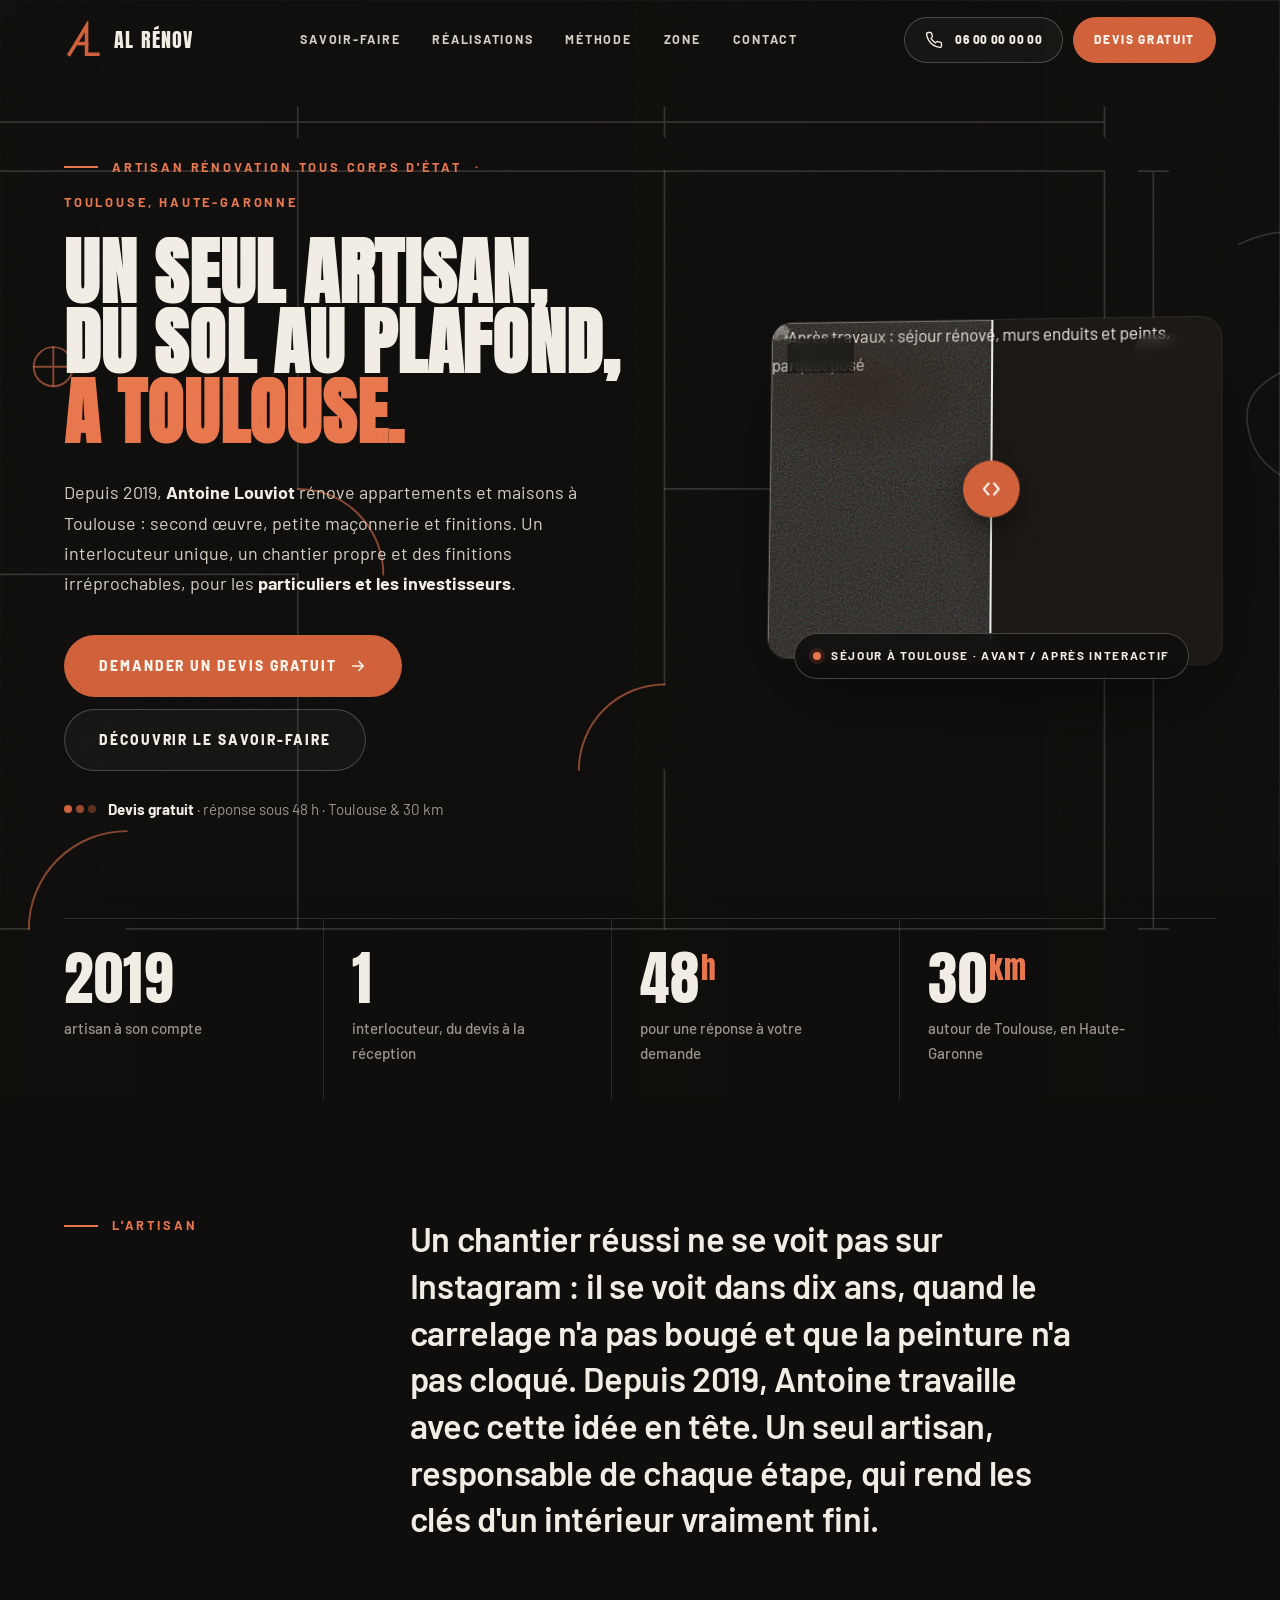
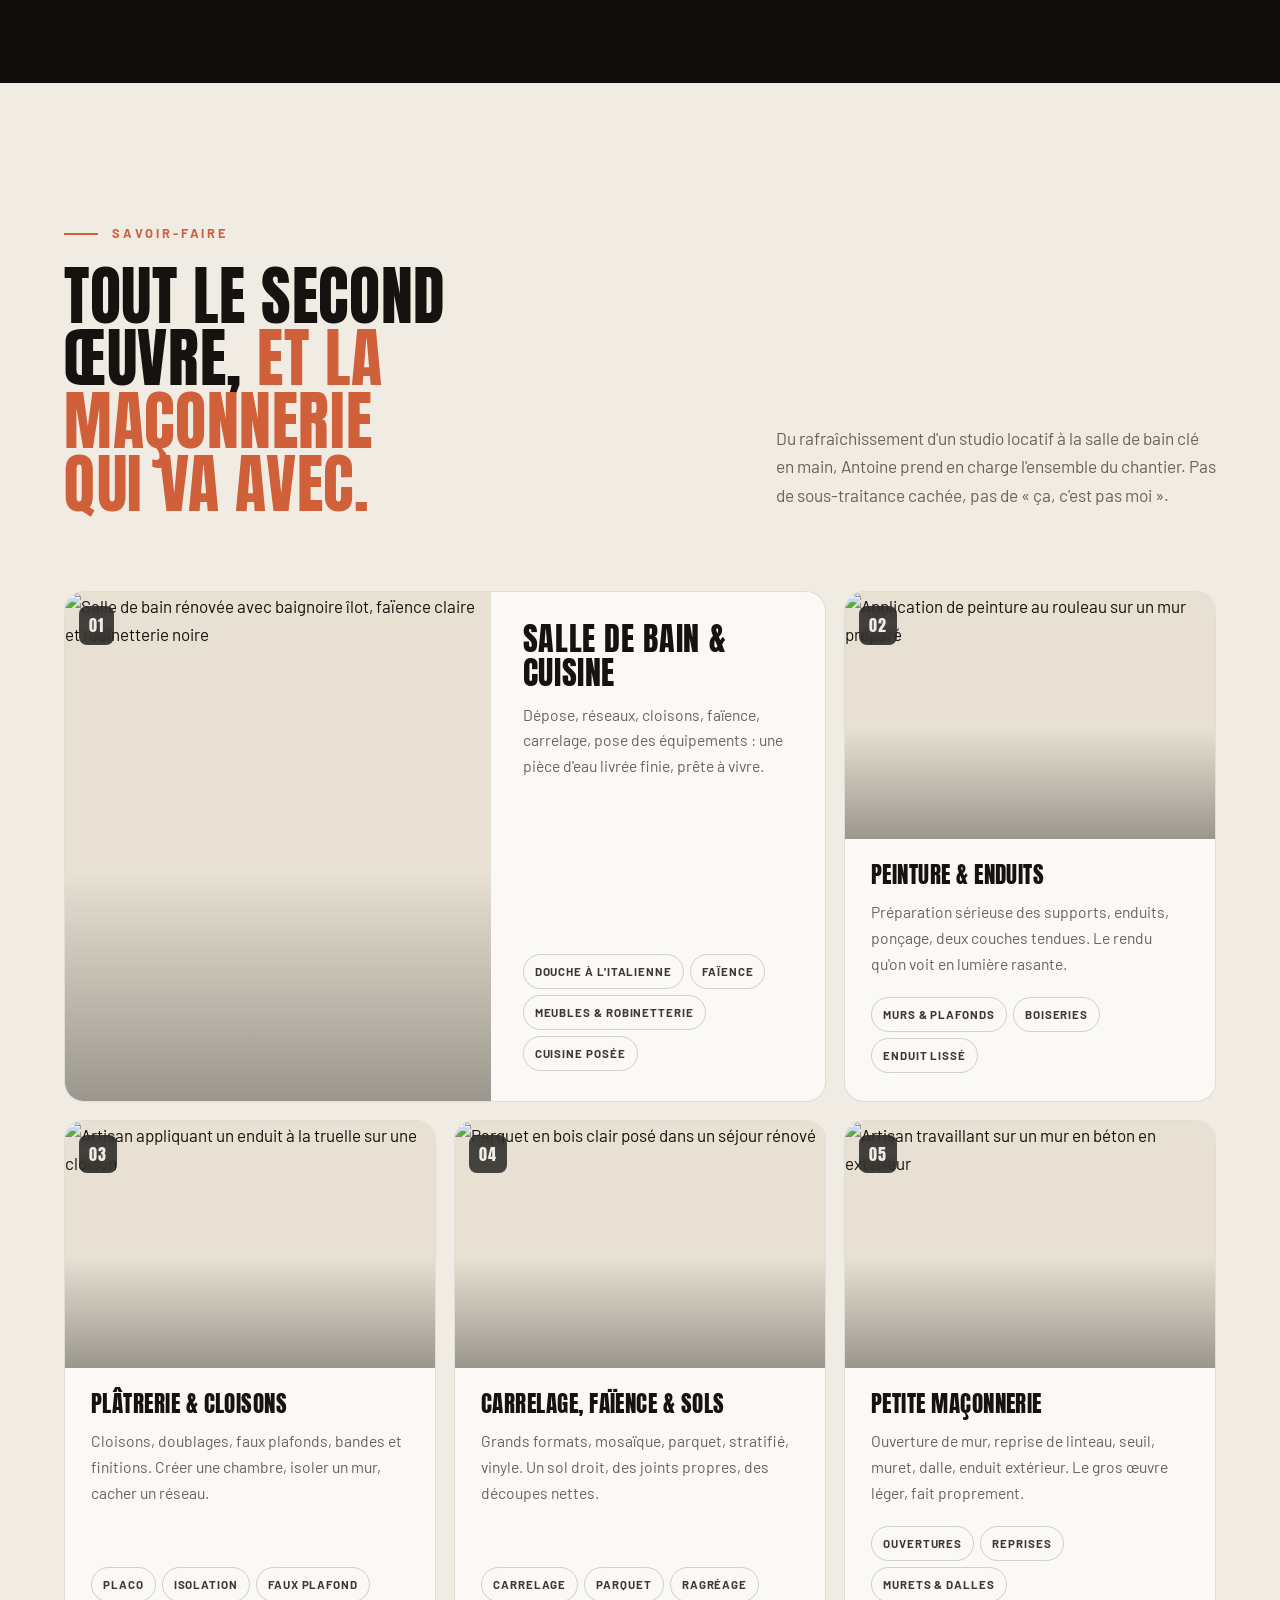
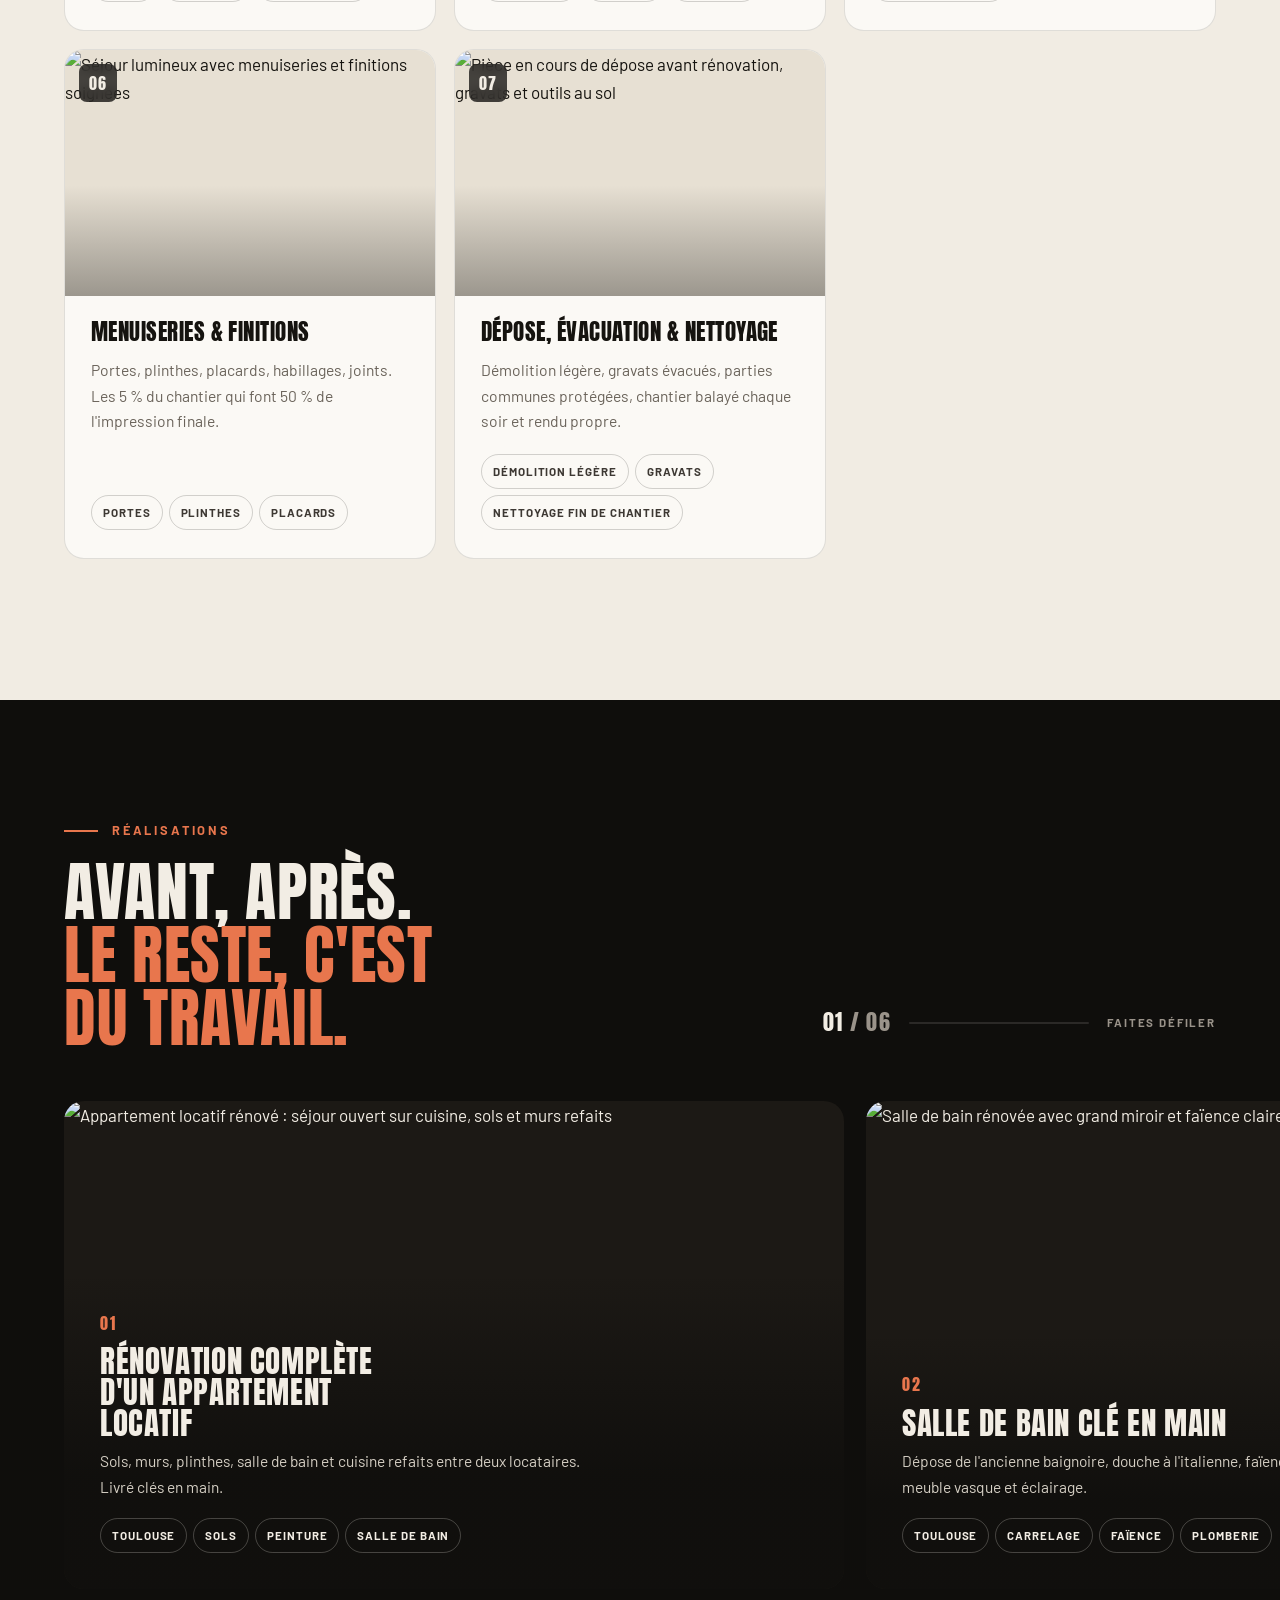
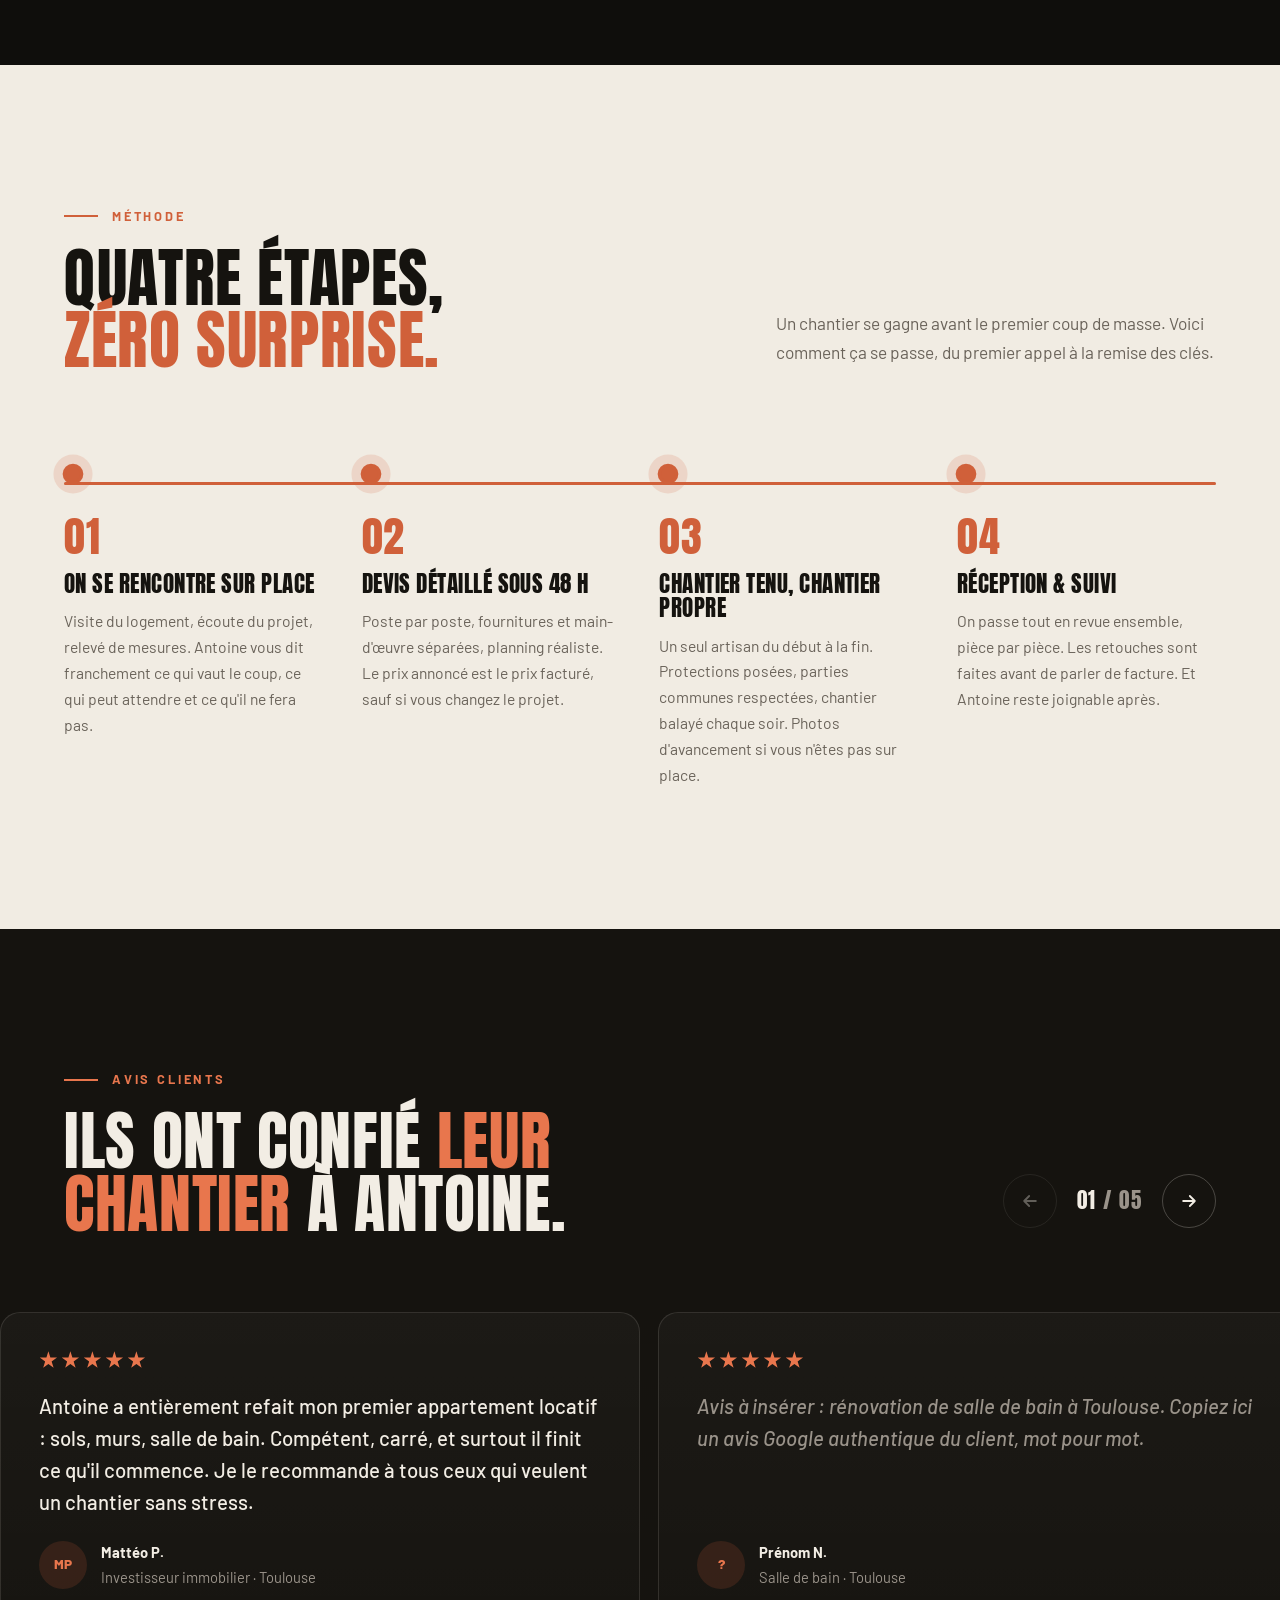
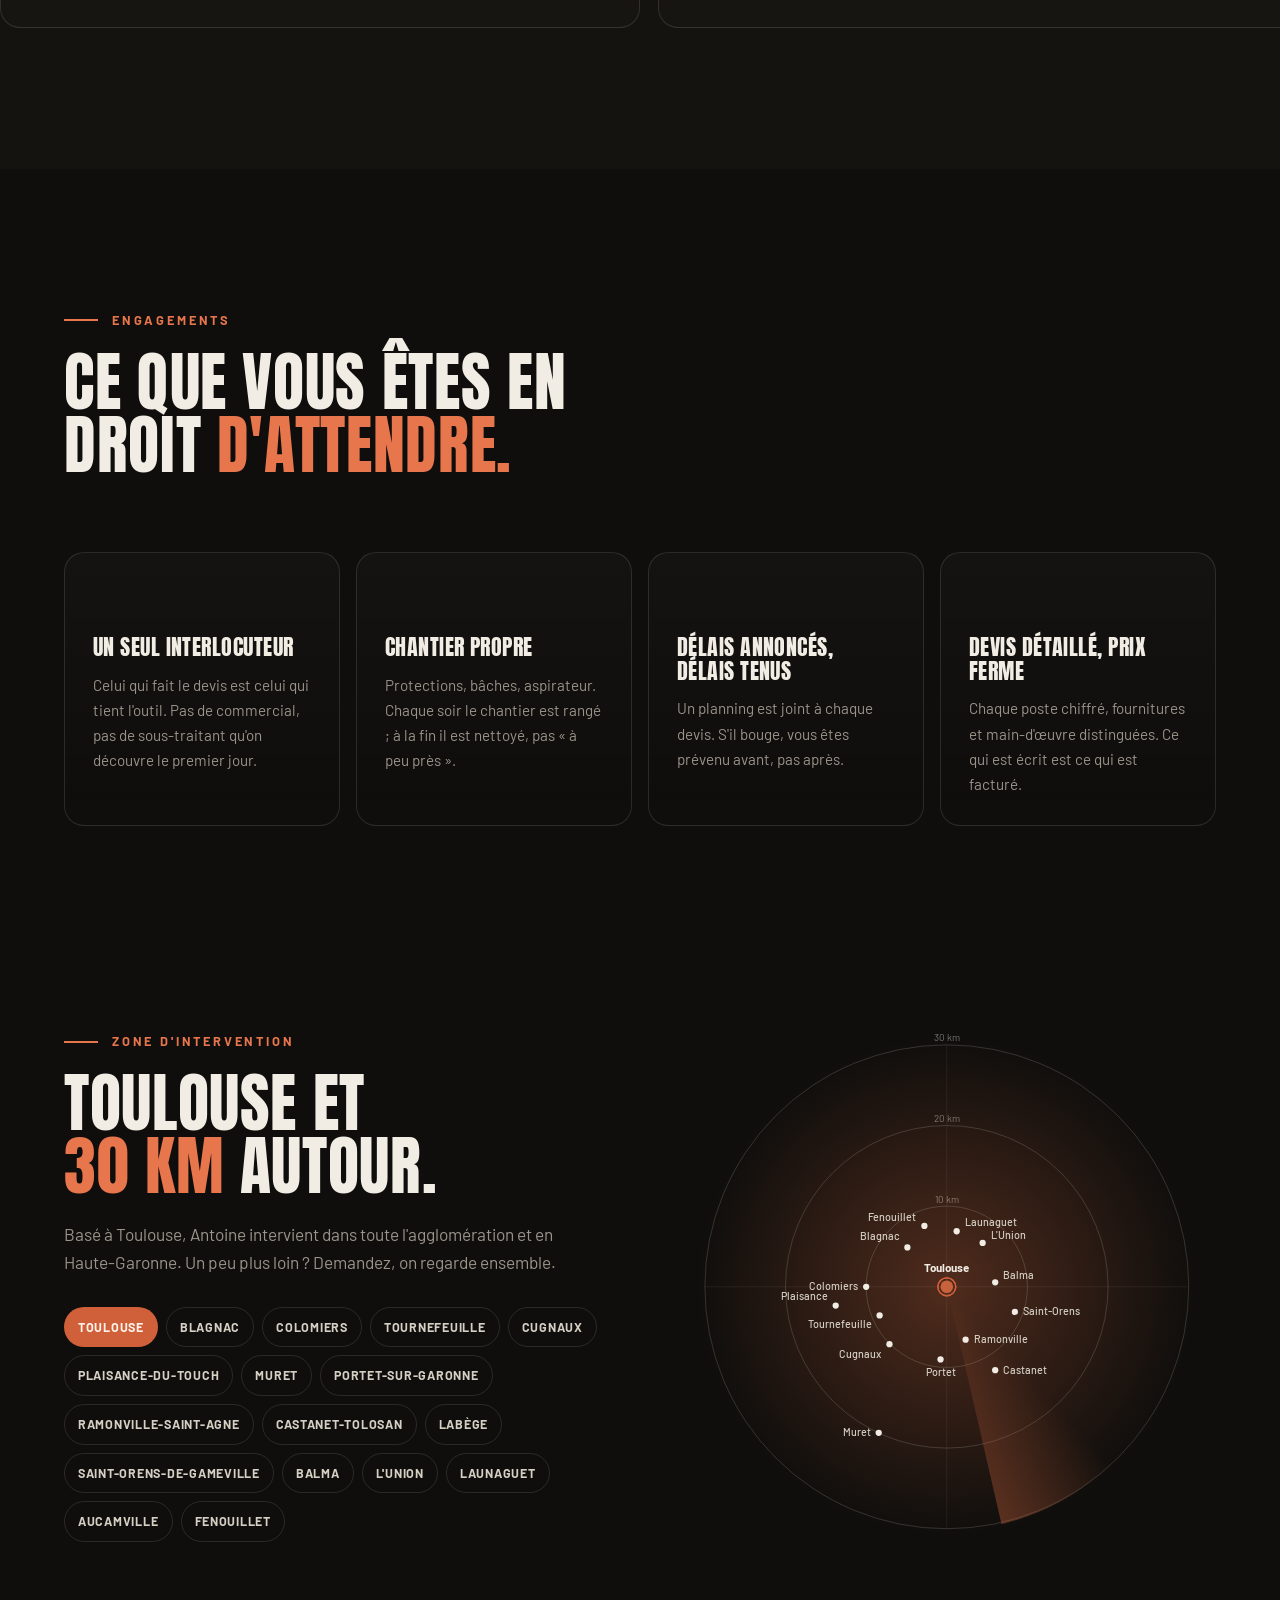
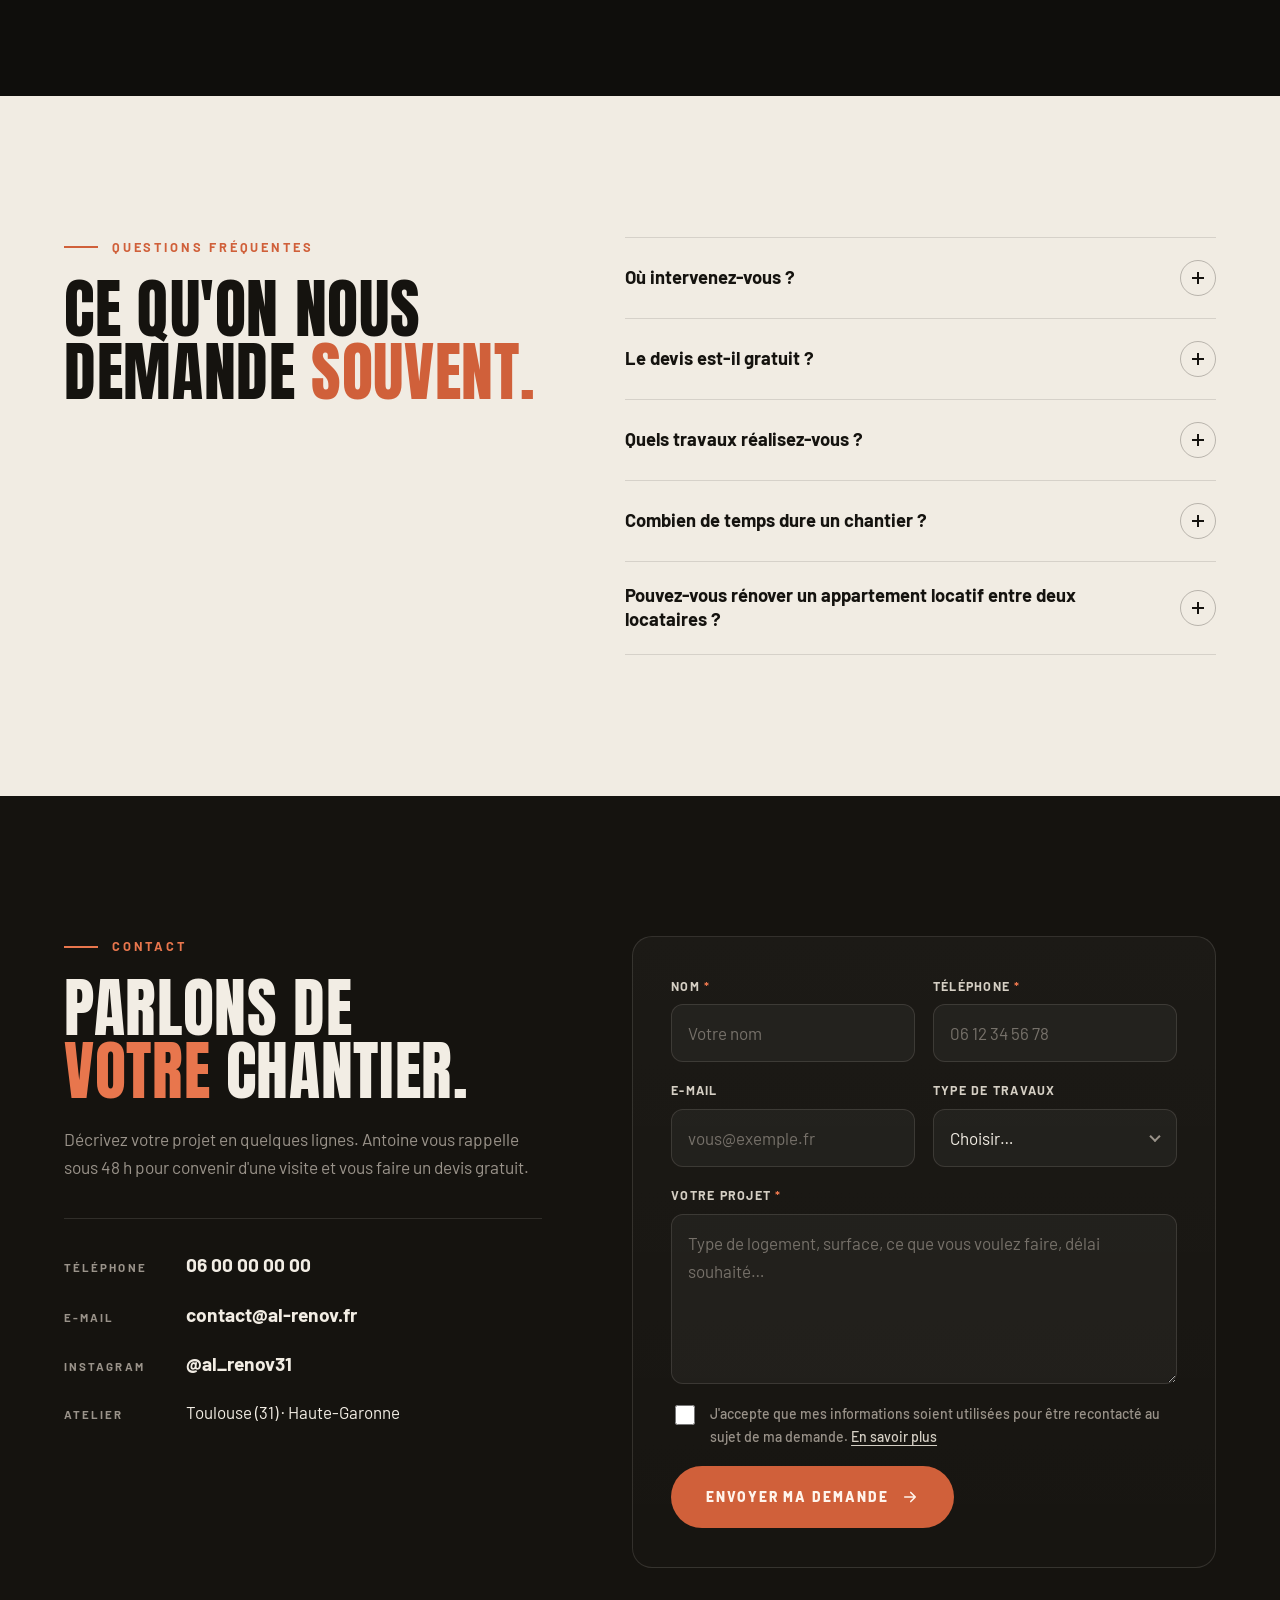
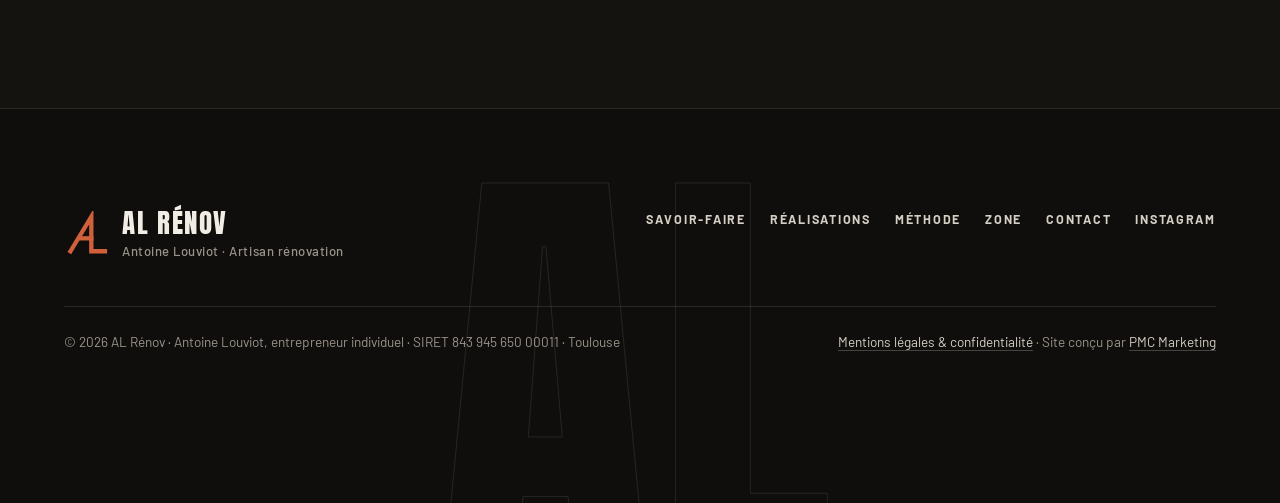
==== commit 8244d14a: "Config Vercel : URLs propres, en-têtes de sécurité et cache des assets Co-Authored-By: Claude Fable " ====
--- a/index.html
+++ b/index.html
@@ -744,7 +744,7 @@
           </div>
           <div class="field field--check">
             <input id="f-consent" name="consent" type="checkbox" required>
-            <label for="f-consent">J'accepte que mes informations soient utilisées pour être recontacté au sujet de ma demande. <a href="mentions-legales.html#donnees">En savoir plus</a></label>
+            <label for="f-consent">J'accepte que mes informations soient utilisées pour être recontacté au sujet de ma demande. <a href="/mentions-legales#donnees">En savoir plus</a></label>
             <span class="field__error" aria-live="polite"></span>
           </div>
           <input type="text" name="_gotcha" tabindex="-1" autocomplete="off" class="visually-hidden" aria-hidden="true">
@@ -780,7 +780,7 @@
       </div>
       <div class="footer__bottom">
         <p>© <span id="year">2026</span> AL Rénov · Antoine Louviot, entrepreneur individuel · SIRET 843 945 650 00011 · Toulouse</p>
-        <p><a href="mentions-legales.html">Mentions légales &amp; confidentialité</a> · Site conçu par <a href="#" rel="noopener">PMC Marketing</a></p>
+        <p><a href="/mentions-legales">Mentions légales &amp; confidentialité</a> · Site conçu par <a href="#" rel="noopener">PMC Marketing</a></p>
       </div>
     </div>
     <div class="footer__big" aria-hidden="true">AL</div>
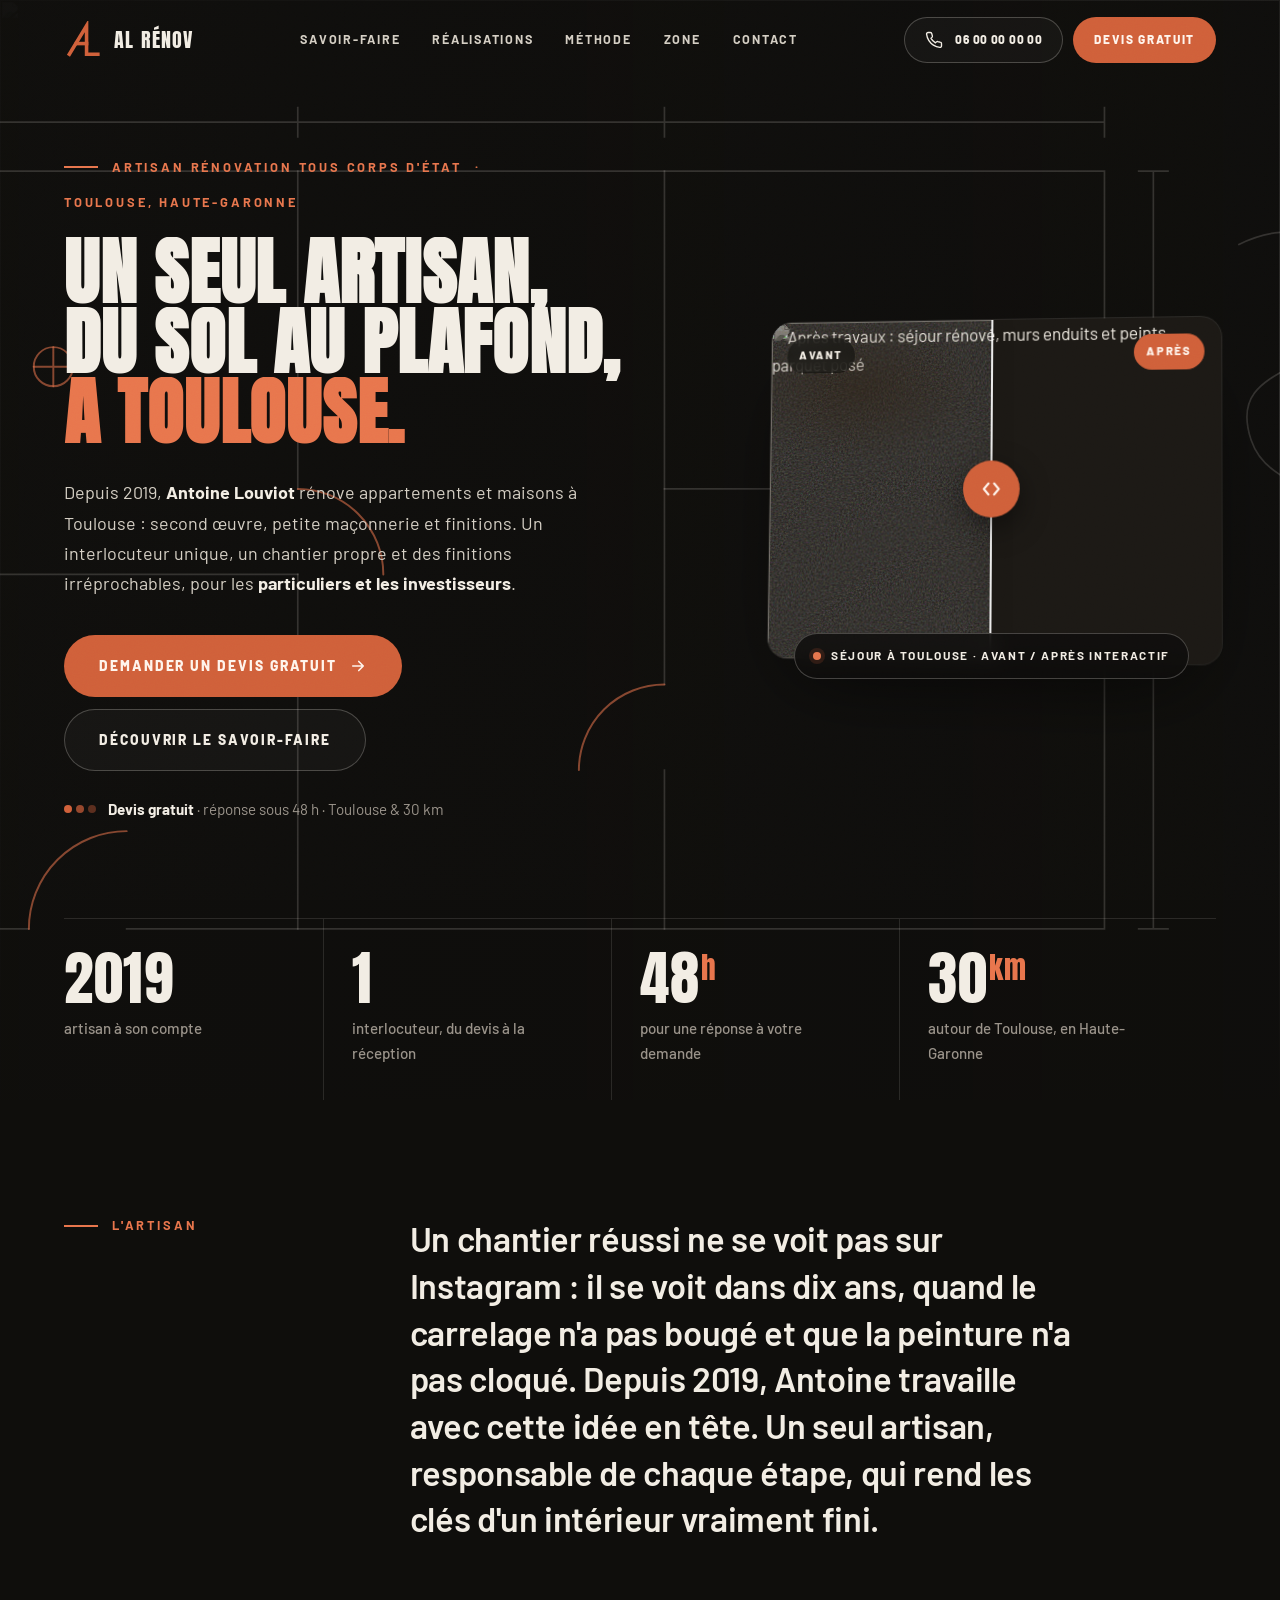
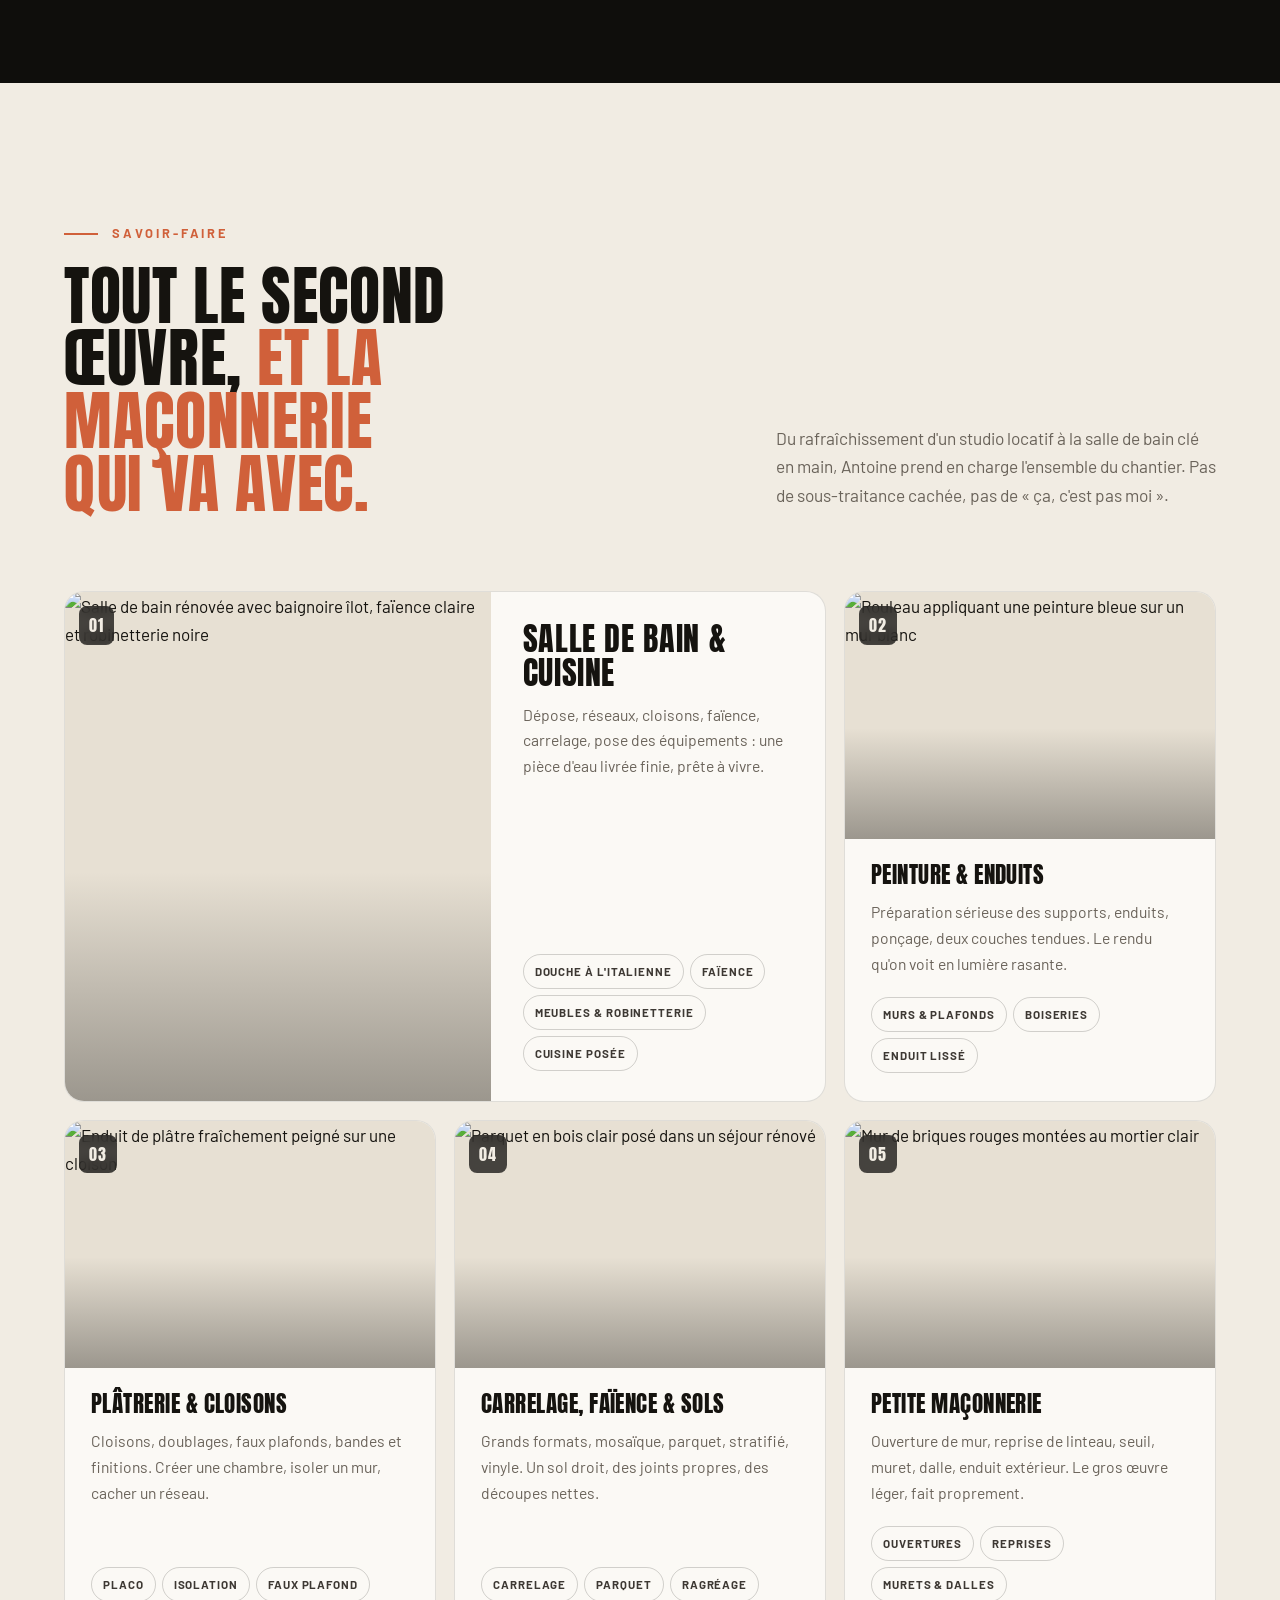
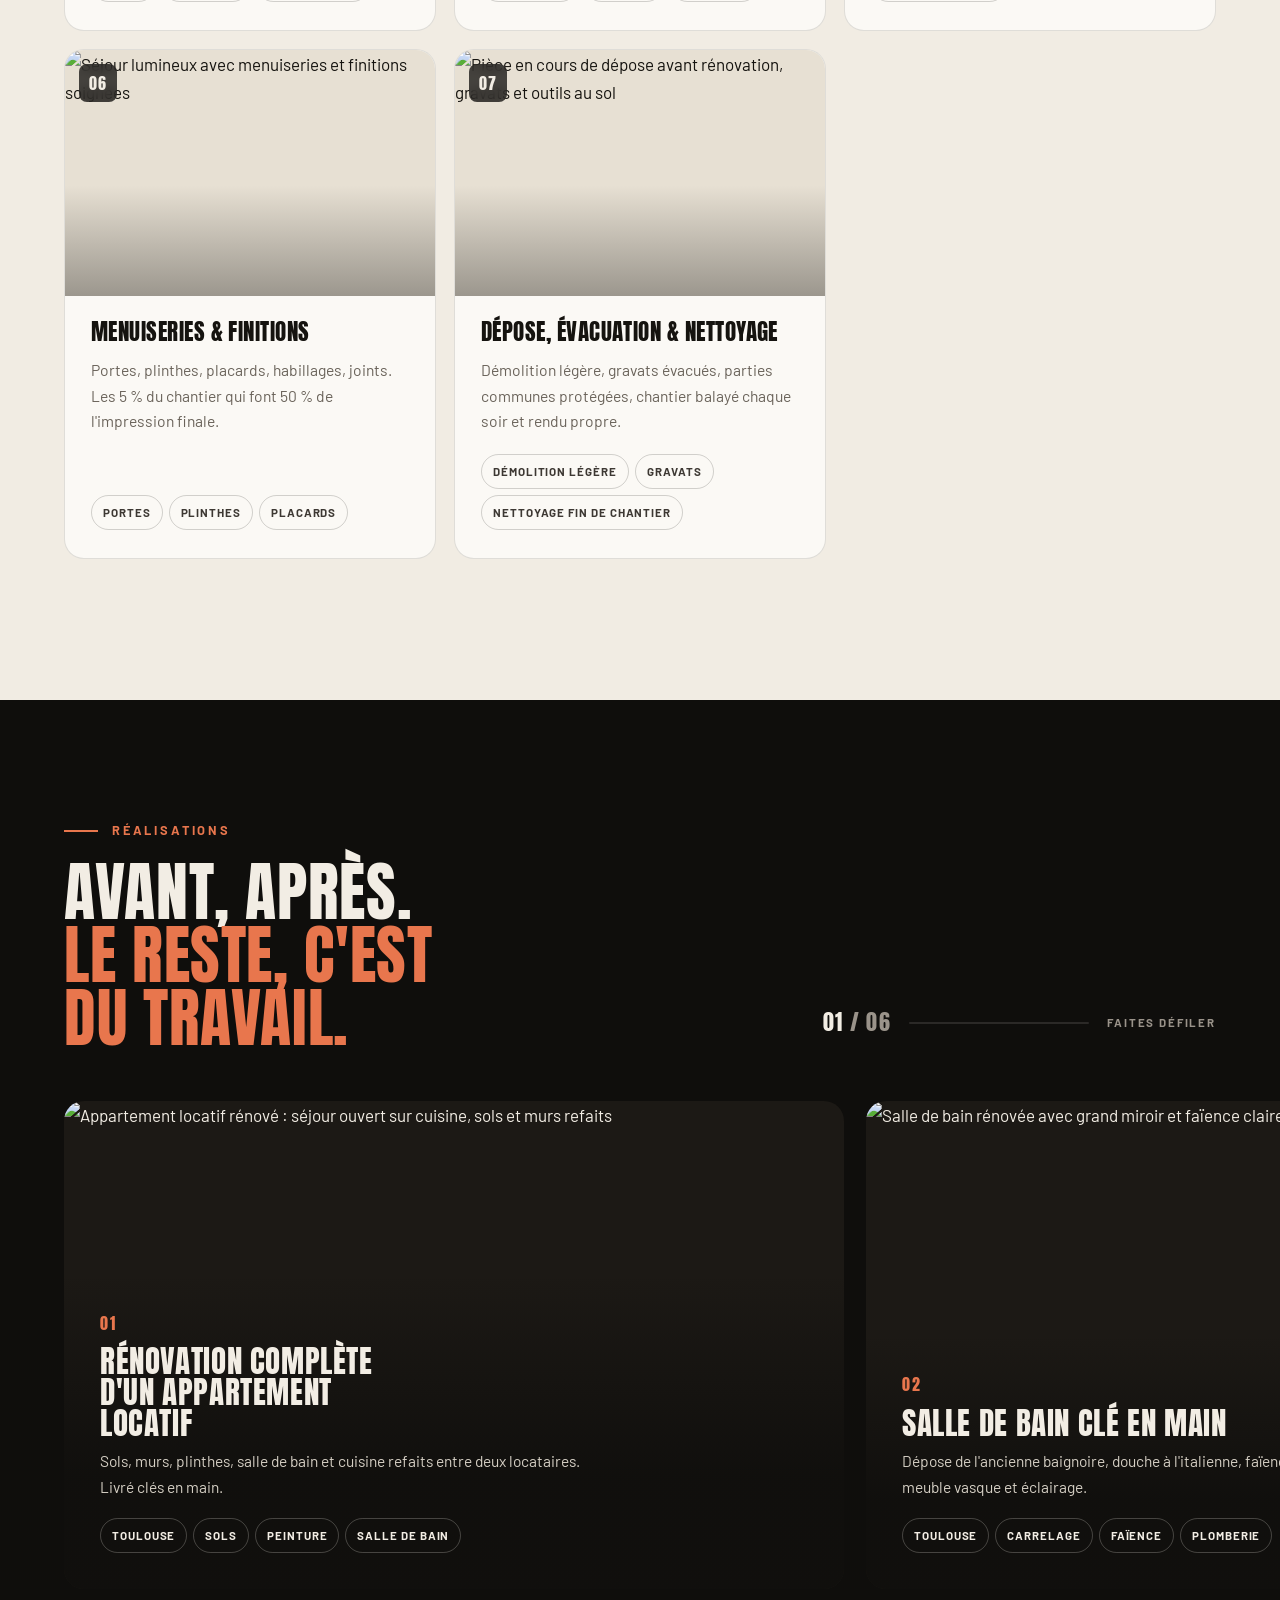
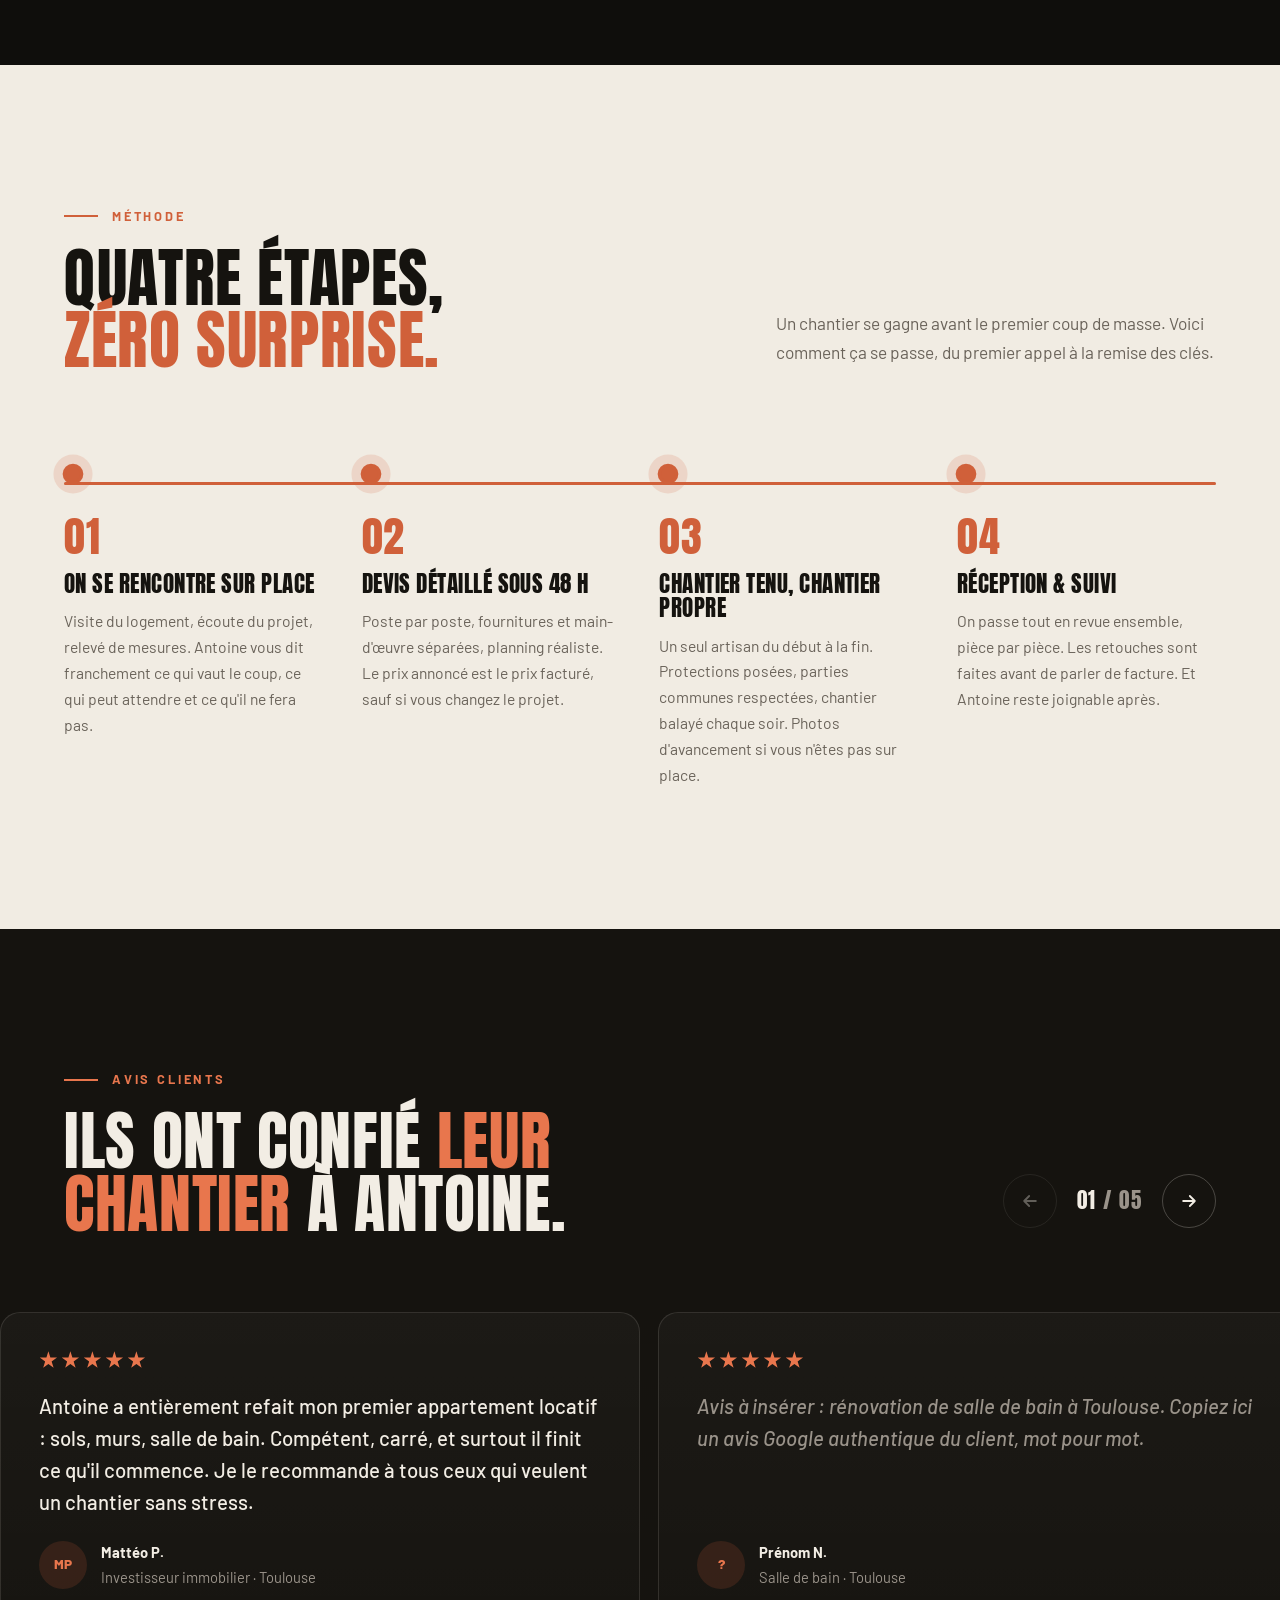
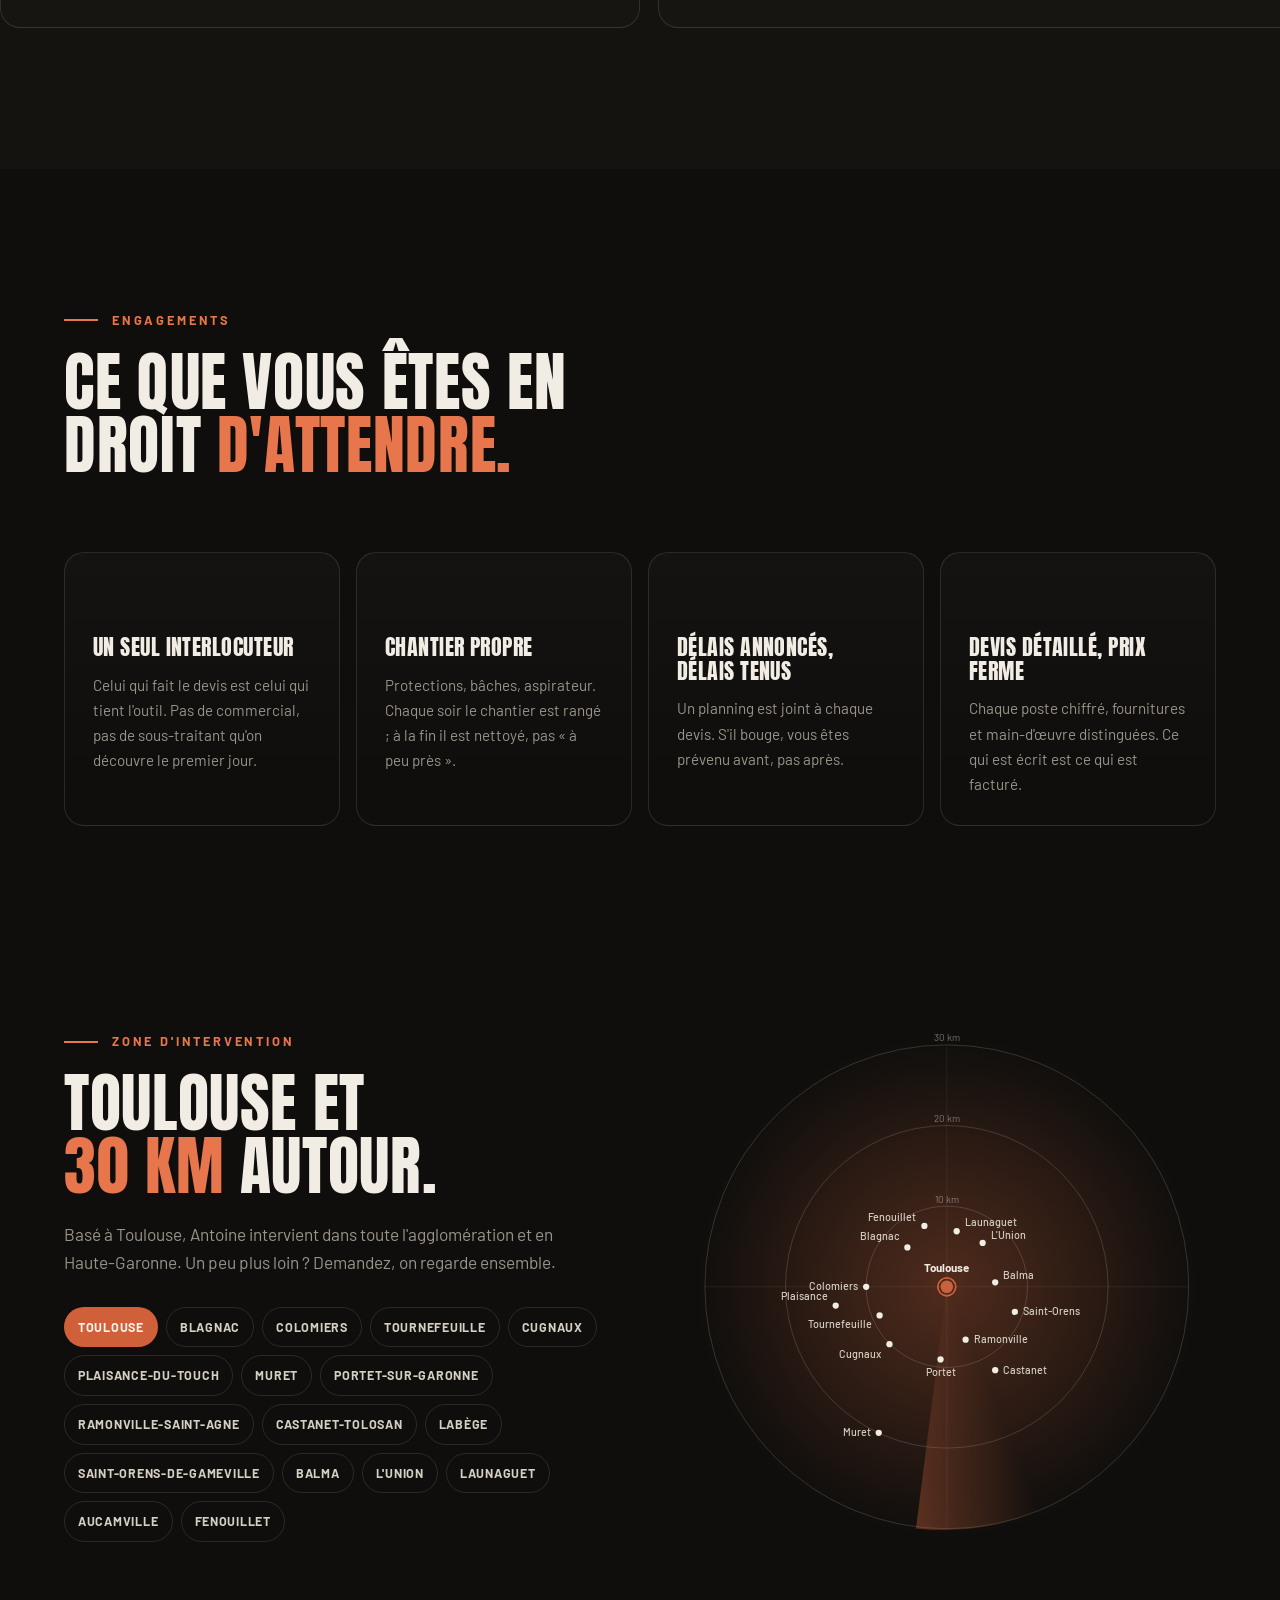
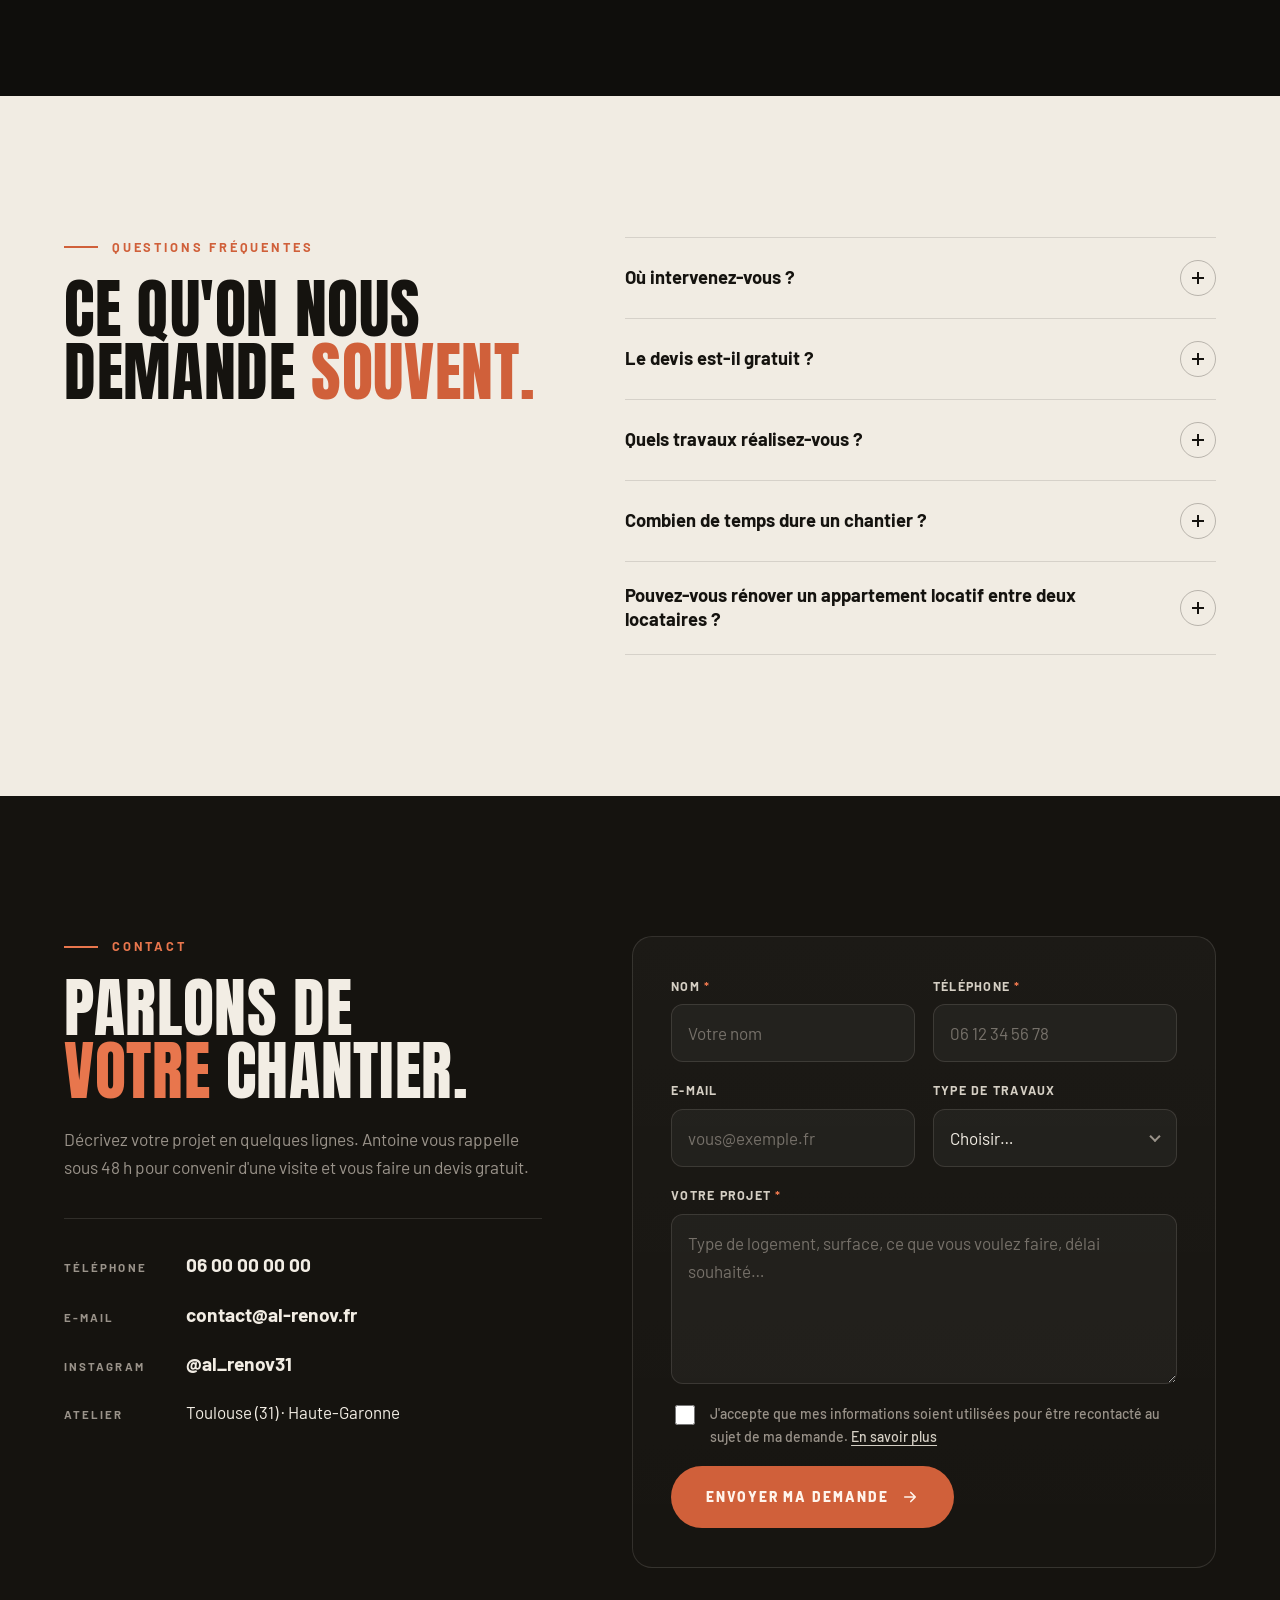
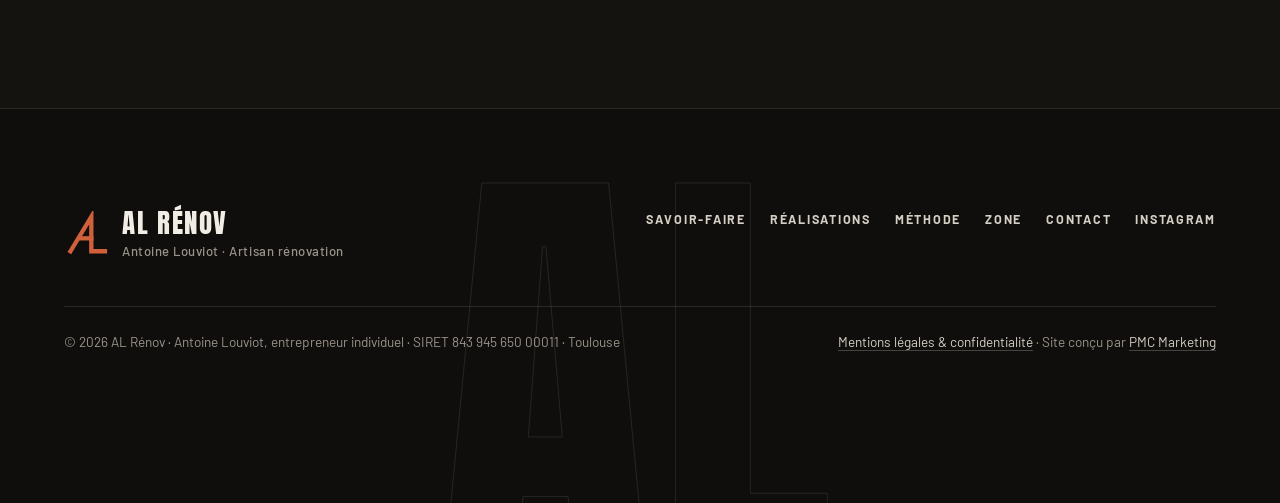
==== commit 79450bc3: "Mobile : héros centré, indice de défilement horizontal sur les réalisations, visuels métiers sans pe" ====
--- a/index.html
+++ b/index.html
@@ -313,7 +313,7 @@
 
           <article class="job" data-reveal>
             <div class="job__media">
-              <img src="https://images.unsplash.com/photo-1625559424722-7b7d1199ad6e?w=900&q=75&auto=format&fit=crop" alt="Application de peinture au rouleau sur un mur préparé" width="900" height="600" loading="lazy" decoding="async">
+              <img src="https://images.unsplash.com/photo-1562259949-e8e7689d7828?w=900&q=75&auto=format&fit=crop" alt="Rouleau appliquant une peinture bleue sur un mur blanc" width="900" height="600" loading="lazy" decoding="async">
               <span class="job__num">02</span>
             </div>
             <div class="job__body">
@@ -325,7 +325,7 @@
 
           <article class="job" data-reveal>
             <div class="job__media">
-              <img src="https://images.unsplash.com/photo-1761986757577-140af8859587?w=900&q=75&auto=format&fit=crop" alt="Artisan appliquant un enduit à la truelle sur une cloison" width="900" height="600" loading="lazy" decoding="async">
+              <img src="https://images.unsplash.com/photo-1782339551637-6e1cb02b70c1?w=900&q=75&auto=format&fit=crop" alt="Enduit de plâtre fraîchement peigné sur une cloison" width="900" height="600" loading="lazy" decoding="async">
               <span class="job__num">03</span>
             </div>
             <div class="job__body">
@@ -349,7 +349,7 @@
 
           <article class="job" data-reveal>
             <div class="job__media">
-              <img src="https://images.unsplash.com/photo-1617720356637-6264c1c0b4bb?w=900&q=75&auto=format&fit=crop" alt="Artisan travaillant sur un mur en béton en extérieur" width="900" height="600" loading="lazy" decoding="async">
+              <img src="https://images.unsplash.com/photo-1547056961-3c25e9140b05?w=900&q=75&auto=format&fit=crop" alt="Mur de briques rouges montées au mortier clair" width="900" height="600" loading="lazy" decoding="async">
               <span class="job__num">05</span>
             </div>
             <div class="job__body">
@@ -401,6 +401,11 @@
           </div>
         </div>
 
+        <div class="works__stage">
+        <div class="works__swipe" id="worksSwipe" aria-hidden="true">
+          <svg viewBox="0 0 38 18" fill="none" stroke="currentColor" stroke-width="1.8" stroke-linecap="round" stroke-linejoin="round"><path d="M5 9H33M8 5L4 9l4 4M30 5l4 4-4 4" opacity=".55"/><circle class="swipe-dot" cx="19" cy="9" r="4" fill="var(--accent-2)" stroke="none"/></svg>
+          <span>Glissez pour voir la suite</span>
+        </div>
         <div class="works__track" id="worksTrack">
           <article class="work">
             <img src="https://images.unsplash.com/photo-1649083048337-4aeb6dda80bb?w=1400&q=75&auto=format&fit=crop" alt="Appartement locatif rénové : séjour ouvert sur cuisine, sols et murs refaits" width="1400" height="933" loading="lazy" decoding="async">
@@ -461,6 +466,7 @@
             <span>Tous les chantiers<br>sur Instagram</span>
             <span class="work__arrow" aria-hidden="true">→</span>
           </a>
+        </div>
         </div>
       </div>
     </section>
--- a/css/styles.css
+++ b/css/styles.css
@@ -452,7 +452,7 @@
   .nav__phone { display: none; }
   /* Works: native horizontal scroll instead of pinned scrub */
   .works__pin { min-height: 0; padding: clamp(72px, 10vw, 100px) 0; }
-  .works__track { overflow-x: auto; scroll-snap-type: x mandatory; scrollbar-width: none; -webkit-overflow-scrolling: touch; width: auto; padding-left: var(--gutter); }
+  .works__track { overflow-x: auto; scroll-snap-type: x mandatory; scroll-padding-left: var(--gutter); scrollbar-width: none; -webkit-overflow-scrolling: touch; width: auto; padding-left: var(--gutter); }
   .works__track::-webkit-scrollbar { display: none; }
   .work { scroll-snap-align: start; width: min(82vw, 560px); aspect-ratio: 4 / 5; }
   .work--cta { width: min(70vw, 360px); }
@@ -506,6 +506,33 @@
   .radar__ringlabels text { font-size: 14px; }
   .radar__home text { font-size: 17px; }
 }
+/* Mobile: hero centred, swipe hint on the projects rail */
+.works__stage { position: relative; }
+.works__swipe { display: none; }
+@media (max-width: 900px) {
+  .hero__copy { text-align: center; }
+  .hero__kicker { justify-content: center; }
+  .hero__kicker::before { display: none; }
+  .hero__lead { margin-left: auto; margin-right: auto; }
+  .hero__cta, .hero__trust { justify-content: center; }
+  .hero__visual { margin: 0 auto; }
+  .hero__pill { left: 50%; transform: translateX(-50%); }
+  .hero__stats { text-align: center; }
+  .stat { align-items: center; margin-right: 0; padding-left: 12px; padding-right: 12px; }
+  .stat__label { max-width: none; }
+
+  .works__swipe {
+    display: inline-flex; align-items: center; gap: 10px; position: absolute; left: 50%; top: 16px; z-index: 2;
+    transform: translateX(-50%); padding: 10px 16px; border-radius: 999px; pointer-events: none; white-space: nowrap;
+    background: rgba(15,14,12,0.86); border: 1px solid var(--line-strong); backdrop-filter: blur(8px); -webkit-backdrop-filter: blur(8px);
+    font-size: 0.68rem; font-weight: 700; letter-spacing: 0.14em; text-transform: uppercase; color: var(--ink);
+    transition: opacity 0.5s var(--ease-out), transform 0.5s var(--ease-out);
+  }
+  .works__swipe.is-hidden { opacity: 0; transform: translate(-50%, -8px); }
+  .works__swipe svg { width: 38px; height: 18px; overflow: visible; }
+  .works__swipe .swipe-dot { animation: swipeDot 1.5s var(--ease-in-out) infinite; }
+  @keyframes swipeDot { 0%, 100% { transform: translateX(-9px); } 50% { transform: translateX(9px); } }
+}
 @media (max-width: 380px) {
   .hero__display { font-size: 2.6rem; }
 }
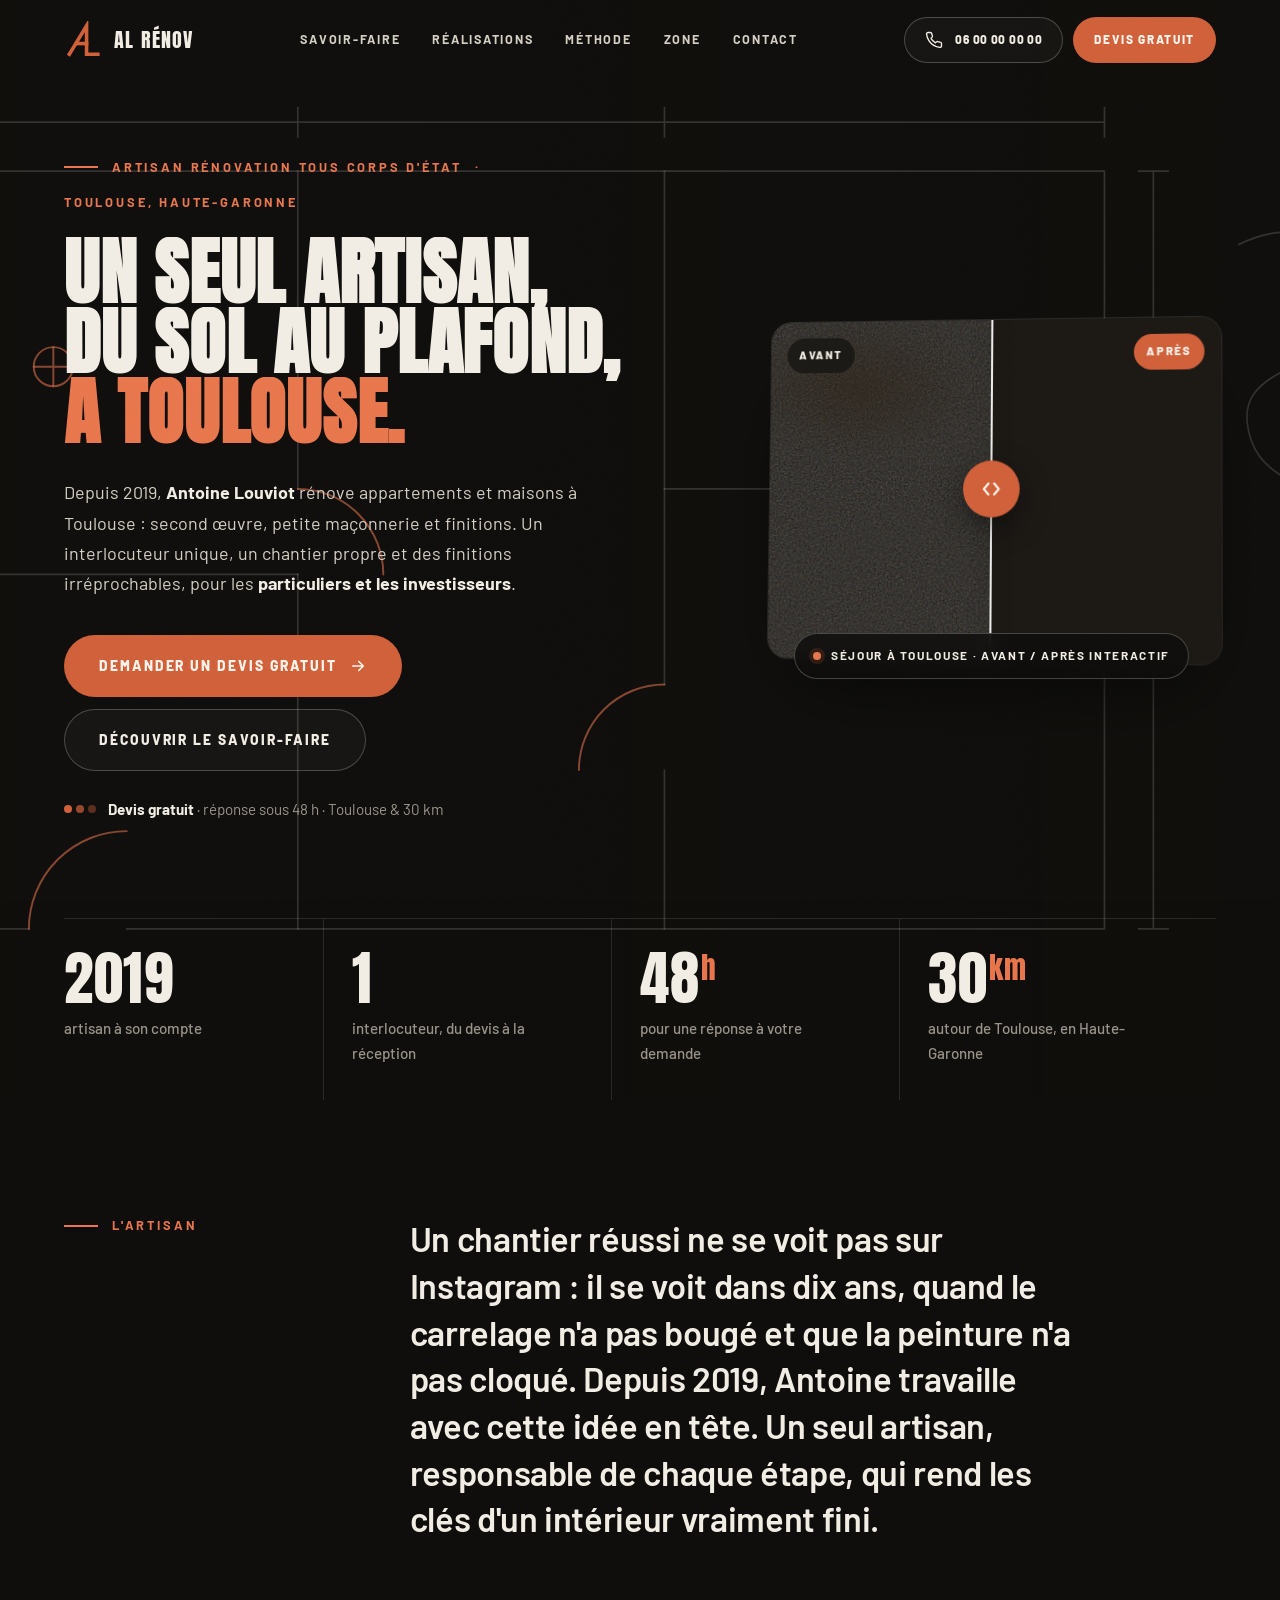
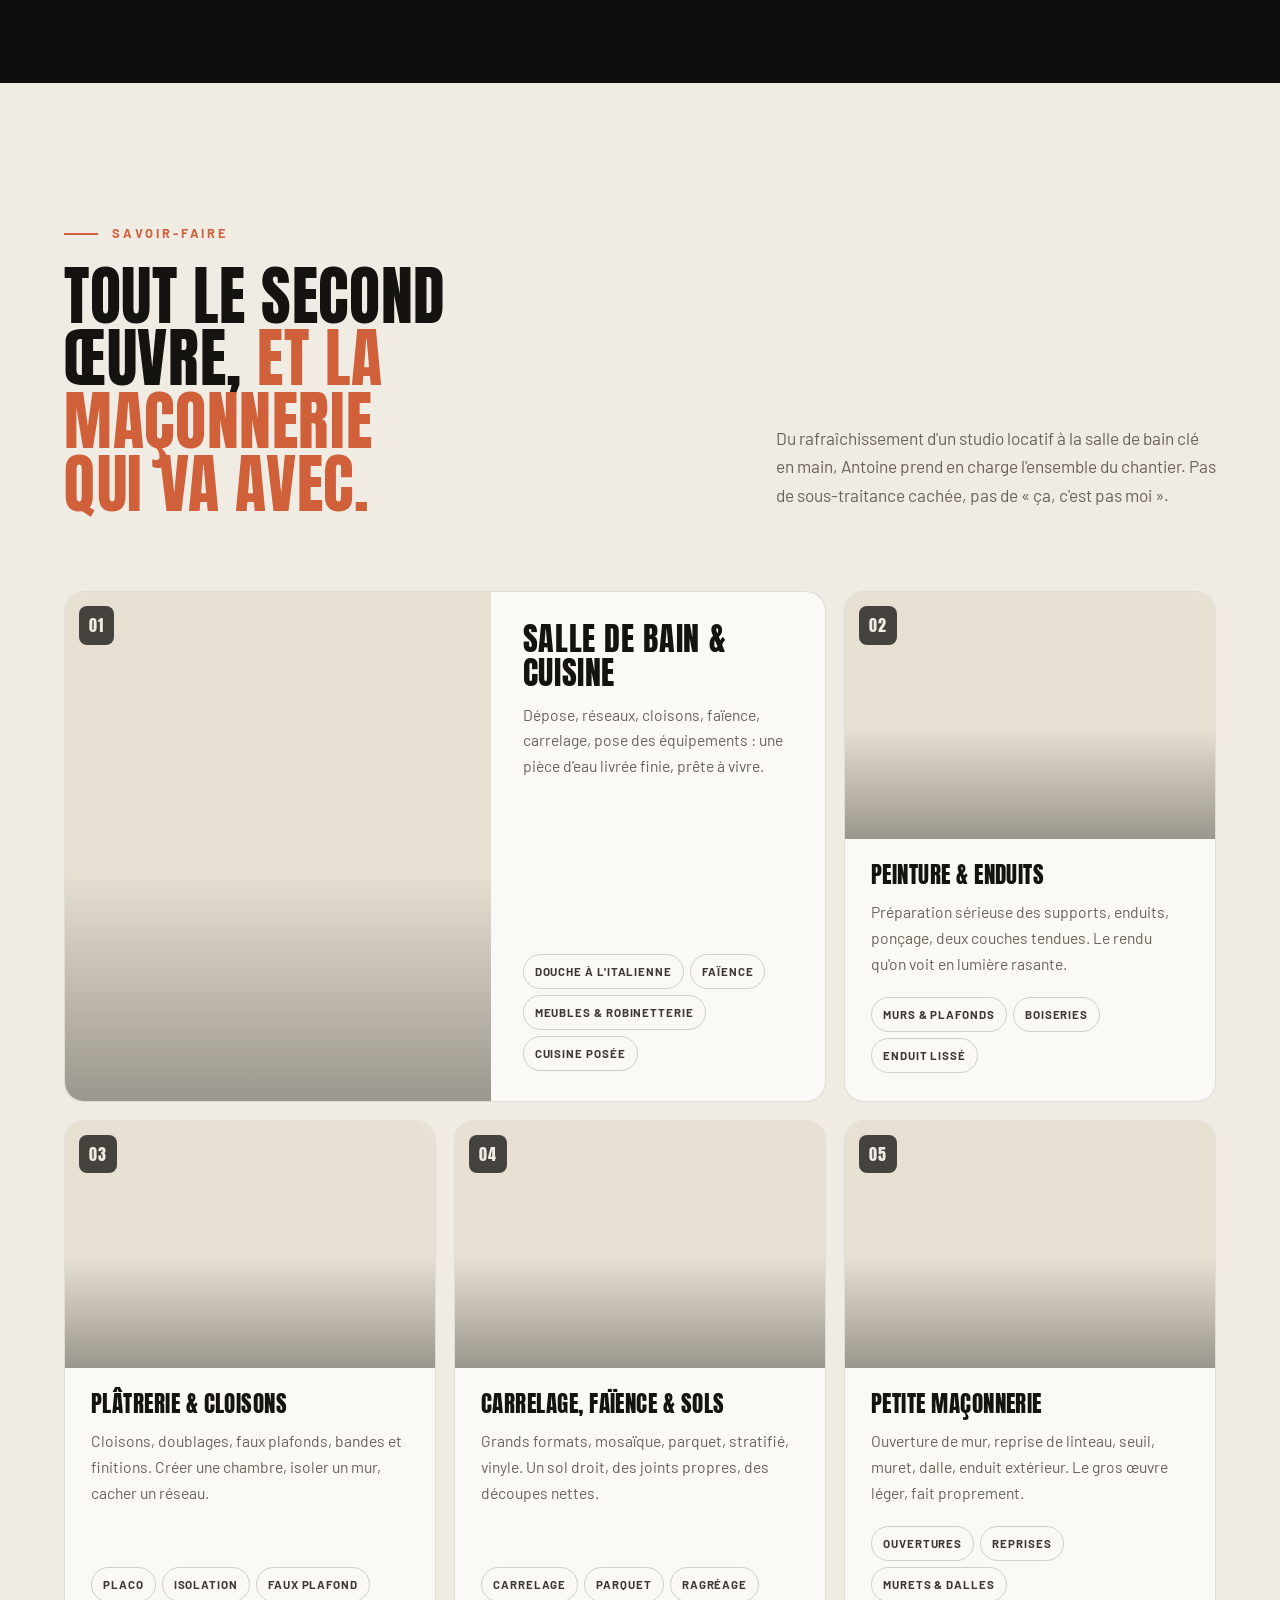
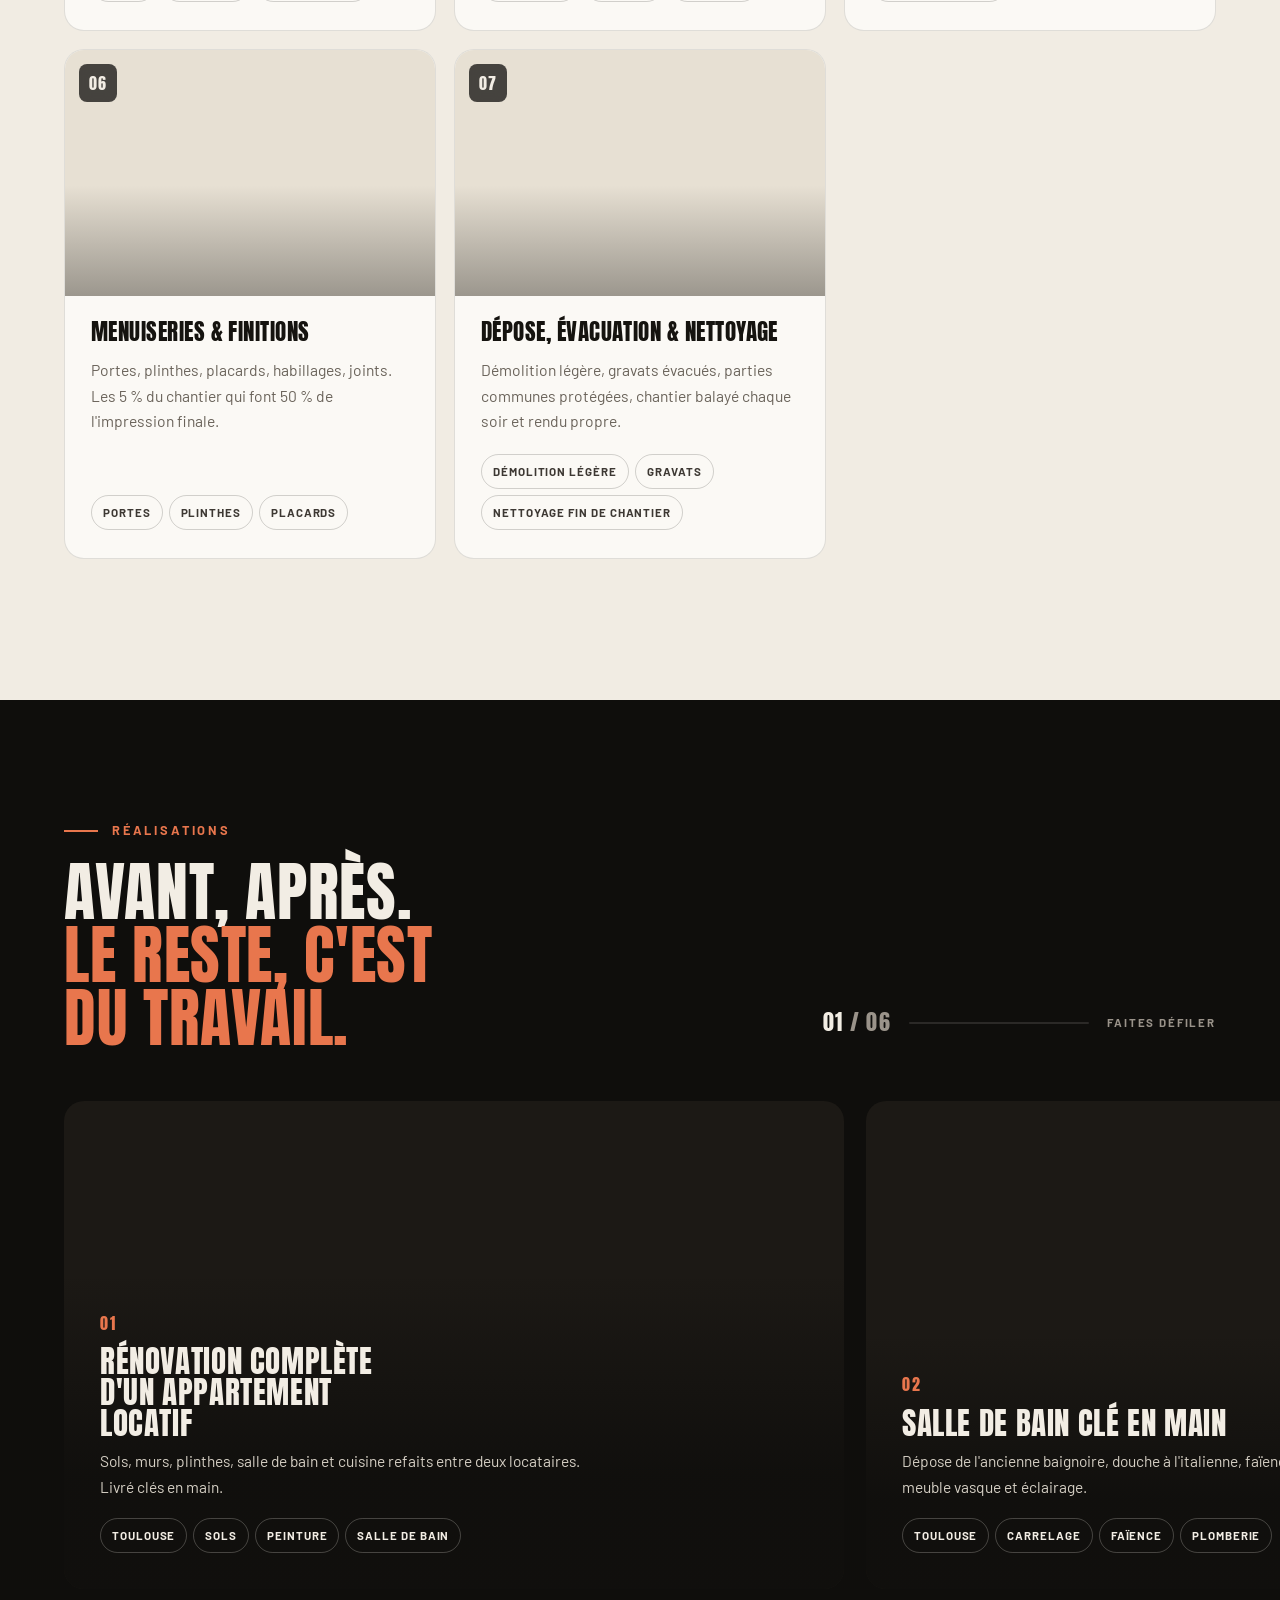
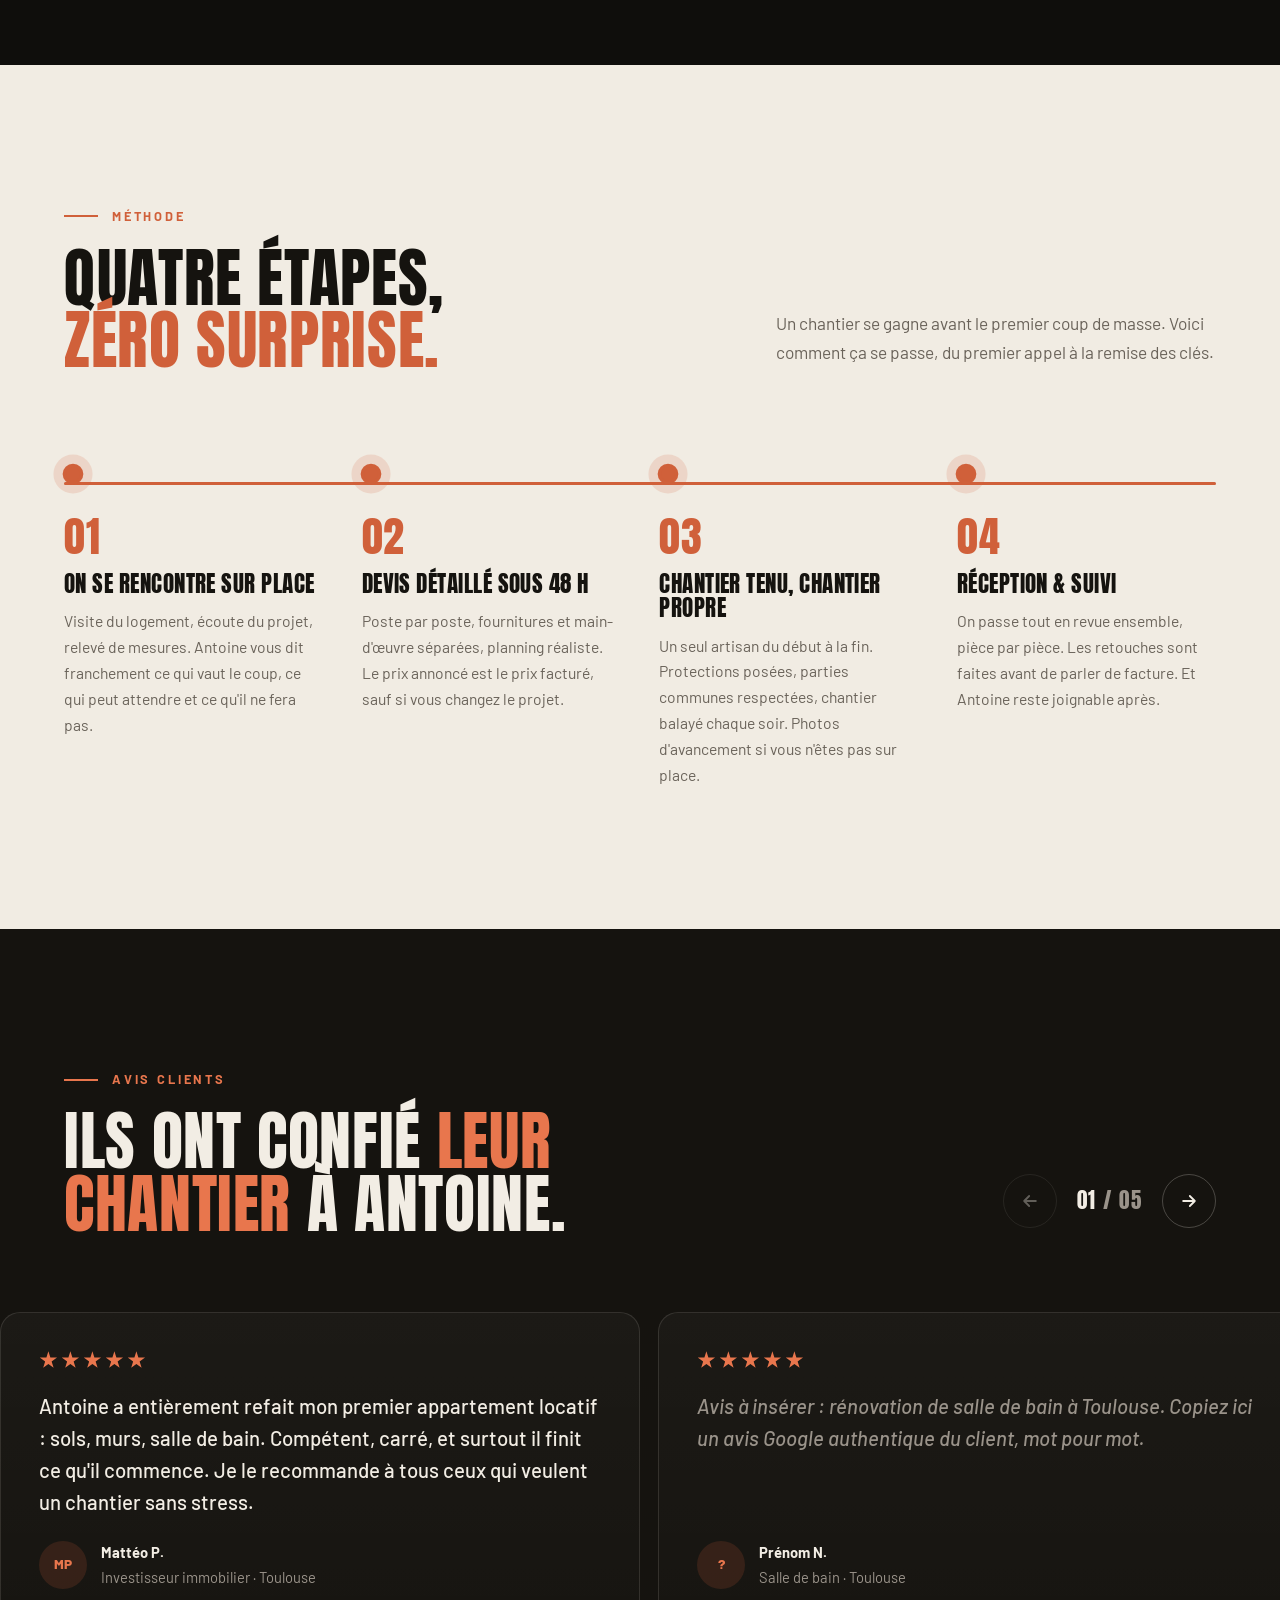
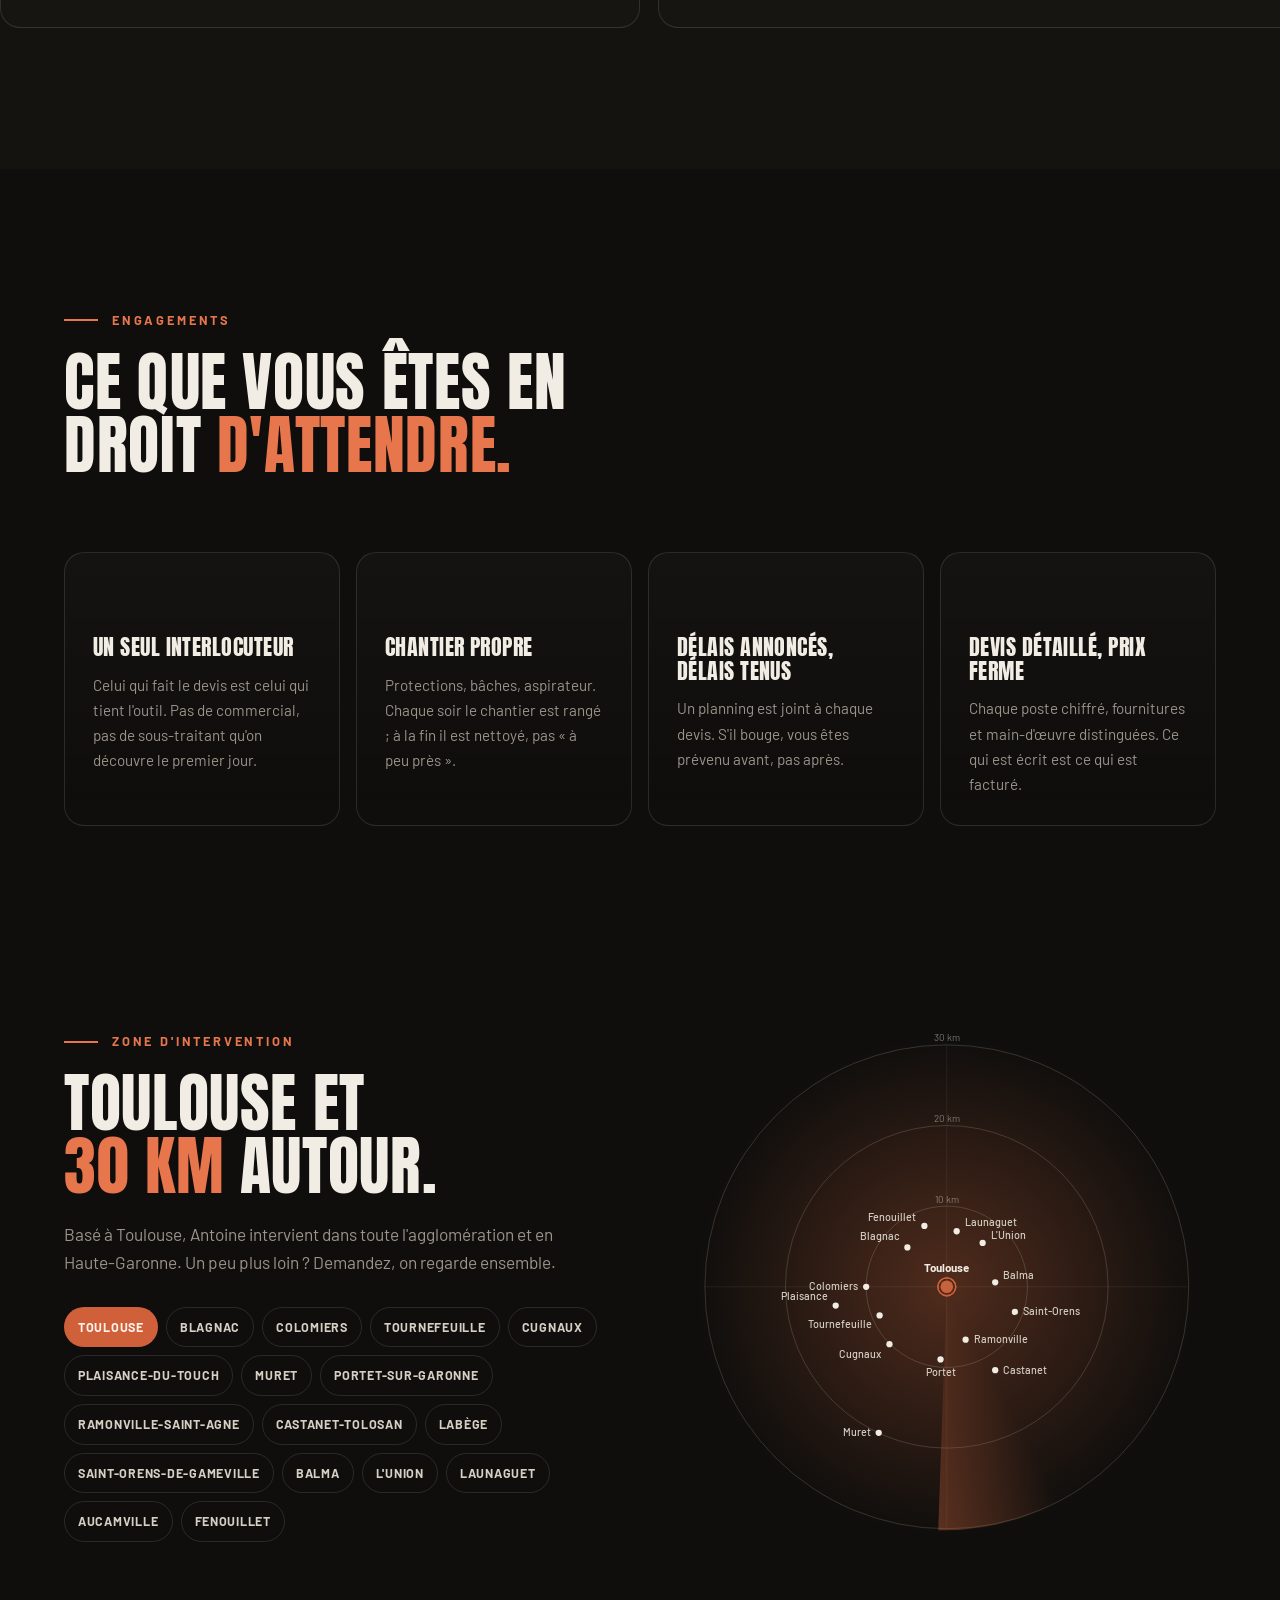
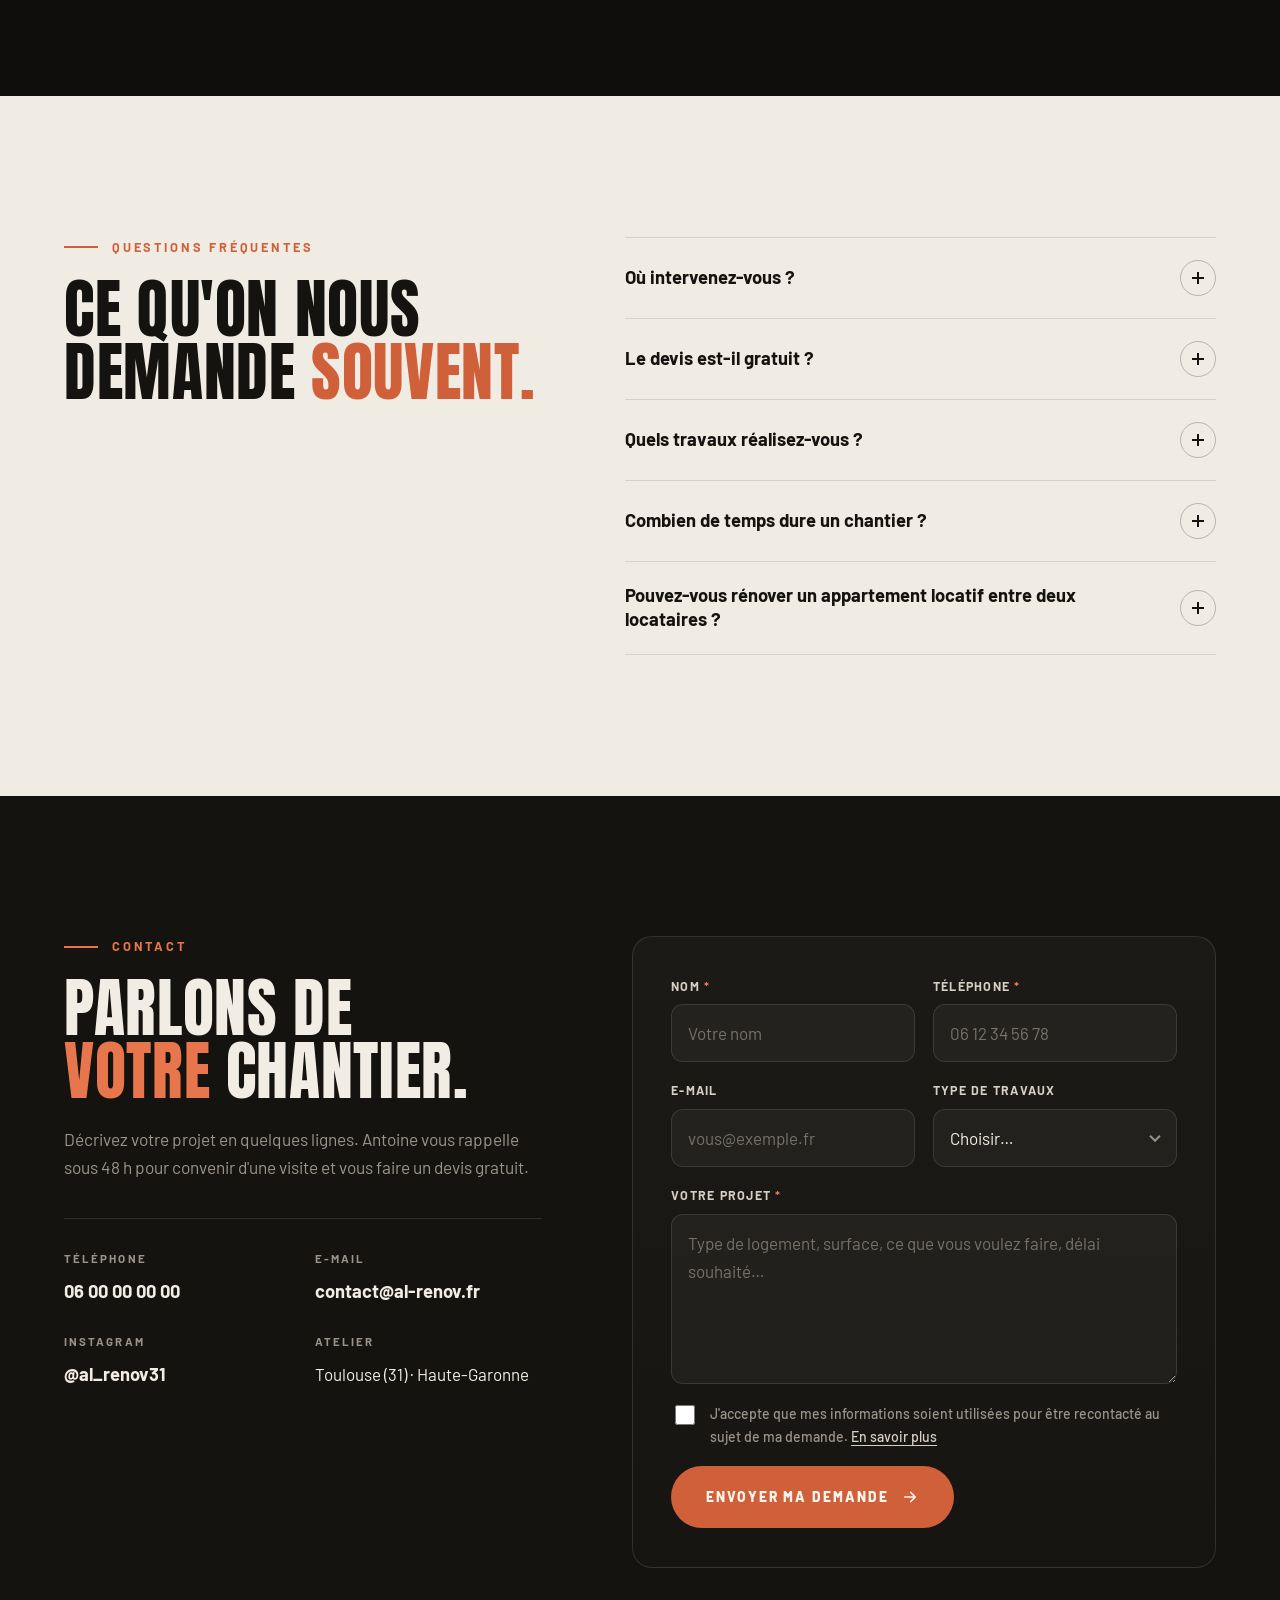
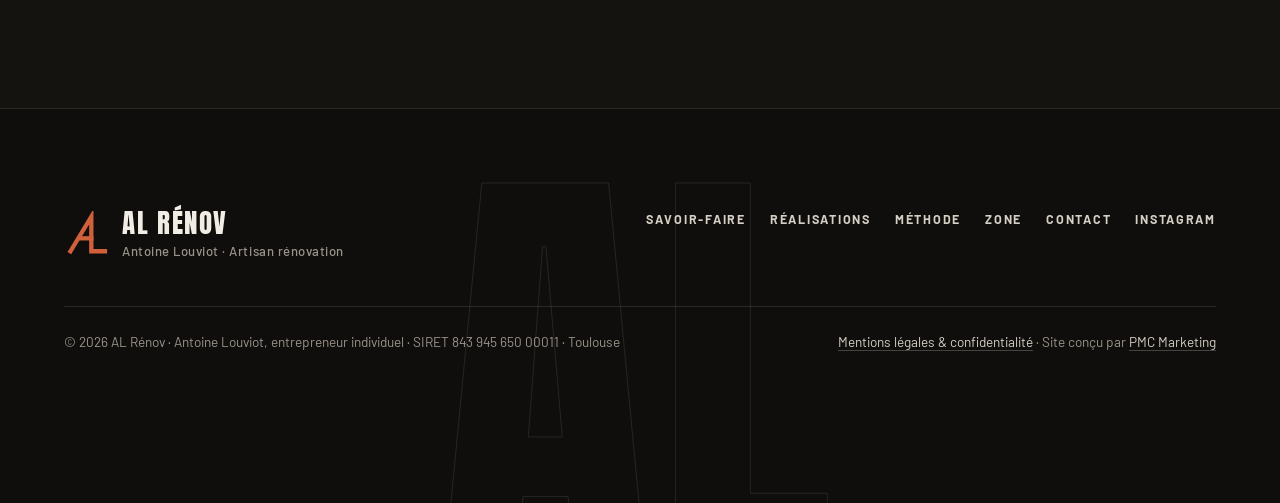
==== commit 07e3a396: "Mobile : centrage du héros renforcé, scroll natif sans Lenis ni grain, indice de défilement discret " ====
--- a/index.html
+++ b/index.html
@@ -34,10 +34,10 @@
   <link rel="preconnect" href="https://fonts.googleapis.com">
   <link rel="preconnect" href="https://fonts.gstatic.com" crossorigin>
   <link rel="preconnect" href="https://images.unsplash.com">
-  <link rel="preload" as="image" href="https://images.unsplash.com/photo-1674649207083-281c2517ab49?w=1800&q=70&auto=format&fit=crop" fetchpriority="high">
+  <link rel="preload" as="image" href="https://images.unsplash.com/photo-1674649207083-281c2517ab49?w=1800&q=70&auto=format&fit=crop" imagesrcset="https://images.unsplash.com/photo-1674649207083-281c2517ab49?w=800&q=65&auto=format&fit=crop 800w, https://images.unsplash.com/photo-1674649207083-281c2517ab49?w=1300&q=70&auto=format&fit=crop 1300w, https://images.unsplash.com/photo-1674649207083-281c2517ab49?w=1800&q=70&auto=format&fit=crop 1800w" imagesizes="100vw" fetchpriority="high">
   <link rel="stylesheet" href="https://fonts.googleapis.com/css2?family=Anton&family=Barlow:wght@400;500;600;700;800&display=swap">
   <script>document.documentElement.classList.add("js");</script>
-  <link rel="stylesheet" href="css/styles.css">
+  <link rel="stylesheet" href="css/styles.css?v=5">
 
   <script type="application/ld+json">
   {
@@ -197,7 +197,7 @@
 
     <!-- ============ HERO ============ -->
     <section class="hero" id="top">
-      <img class="hero__bg" src="https://images.unsplash.com/photo-1674649207083-281c2517ab49?w=1800&q=70&auto=format&fit=crop" alt="" width="1800" height="1200" fetchpriority="high" decoding="async">
+      <img class="hero__bg" src="https://images.unsplash.com/photo-1674649207083-281c2517ab49?w=1800&q=70&auto=format&fit=crop" srcset="https://images.unsplash.com/photo-1674649207083-281c2517ab49?w=800&q=65&auto=format&fit=crop 800w, https://images.unsplash.com/photo-1674649207083-281c2517ab49?w=1300&q=70&auto=format&fit=crop 1300w, https://images.unsplash.com/photo-1674649207083-281c2517ab49?w=1800&q=70&auto=format&fit=crop 1800w" sizes="100vw" alt="" width="1800" height="1200" fetchpriority="high" decoding="async">
       <div class="hero__veil" aria-hidden="true"></div>
 
       <!-- Blueprint lines, drawn on load -->
@@ -251,9 +251,9 @@
         <div class="hero__visual" data-line>
           <div class="ba" id="ba">
             <figure class="ba__frame">
-              <img class="ba__after" src="https://images.unsplash.com/photo-1649083048770-82e8ffd80431?w=1400&q=75&auto=format&fit=crop" alt="Après travaux : séjour rénové, murs enduits et peints, parquet posé" width="1400" height="933" fetchpriority="high" decoding="async">
+              <img class="ba__after" src="https://images.unsplash.com/photo-1649083048770-82e8ffd80431?w=1400&q=75&auto=format&fit=crop" srcset="https://images.unsplash.com/photo-1649083048770-82e8ffd80431?w=480&q=70&auto=format&fit=crop 480w, https://images.unsplash.com/photo-1649083048770-82e8ffd80431?w=800&q=70&auto=format&fit=crop 800w, https://images.unsplash.com/photo-1649083048770-82e8ffd80431?w=1200&q=70&auto=format&fit=crop 1200w" sizes="(max-width: 640px) 92vw, (max-width: 1024px) 60vw, 720px" alt="Après travaux : séjour rénové, murs enduits et peints, parquet posé" width="1400" height="933" fetchpriority="high" decoding="async">
               <div class="ba__before" id="baBefore">
-                <img src="https://images.unsplash.com/photo-1649083048770-82e8ffd80431?w=1400&q=75&auto=format&fit=crop" alt="" width="1400" height="933" decoding="async">
+                <img src="https://images.unsplash.com/photo-1649083048770-82e8ffd80431?w=1400&q=75&auto=format&fit=crop" srcset="https://images.unsplash.com/photo-1649083048770-82e8ffd80431?w=480&q=70&auto=format&fit=crop 480w, https://images.unsplash.com/photo-1649083048770-82e8ffd80431?w=800&q=70&auto=format&fit=crop 800w, https://images.unsplash.com/photo-1649083048770-82e8ffd80431?w=1200&q=70&auto=format&fit=crop 1200w" sizes="(max-width: 640px) 92vw, (max-width: 1024px) 60vw, 720px" alt="" width="1400" height="933" decoding="async">
                 <span class="ba__grime"></span>
               </div>
               <div class="ba__handle" id="baHandle">
@@ -301,7 +301,7 @@
         <div class="grid-services">
           <article class="job job--feature" data-reveal>
             <div class="job__media">
-              <img src="https://images.unsplash.com/photo-1753605788101-04d1e653e74a?w=1400&q=75&auto=format&fit=crop" alt="Salle de bain rénovée avec baignoire îlot, faïence claire et robinetterie noire" width="1400" height="933" loading="lazy" decoding="async">
+              <img src="https://images.unsplash.com/photo-1753605788101-04d1e653e74a?w=1400&q=75&auto=format&fit=crop" srcset="https://images.unsplash.com/photo-1753605788101-04d1e653e74a?w=480&q=70&auto=format&fit=crop 480w, https://images.unsplash.com/photo-1753605788101-04d1e653e74a?w=800&q=70&auto=format&fit=crop 800w, https://images.unsplash.com/photo-1753605788101-04d1e653e74a?w=1200&q=70&auto=format&fit=crop 1200w" sizes="(max-width: 640px) 92vw, (max-width: 1024px) 60vw, 720px" alt="Salle de bain rénovée avec baignoire îlot, faïence claire et robinetterie noire" width="1400" height="933" loading="lazy" decoding="async">
               <span class="job__num">01</span>
             </div>
             <div class="job__body">
@@ -313,7 +313,7 @@
 
           <article class="job" data-reveal>
             <div class="job__media">
-              <img src="https://images.unsplash.com/photo-1562259949-e8e7689d7828?w=900&q=75&auto=format&fit=crop" alt="Rouleau appliquant une peinture bleue sur un mur blanc" width="900" height="600" loading="lazy" decoding="async">
+              <img src="https://images.unsplash.com/photo-1562259949-e8e7689d7828?w=900&q=75&auto=format&fit=crop" srcset="https://images.unsplash.com/photo-1562259949-e8e7689d7828?w=480&q=70&auto=format&fit=crop 480w, https://images.unsplash.com/photo-1562259949-e8e7689d7828?w=800&q=70&auto=format&fit=crop 800w, https://images.unsplash.com/photo-1562259949-e8e7689d7828?w=1200&q=70&auto=format&fit=crop 1200w" sizes="(max-width: 640px) 92vw, (max-width: 1024px) 60vw, 720px" alt="Rouleau appliquant une peinture bleue sur un mur blanc" width="900" height="600" loading="lazy" decoding="async">
               <span class="job__num">02</span>
             </div>
             <div class="job__body">
@@ -325,7 +325,7 @@
 
           <article class="job" data-reveal>
             <div class="job__media">
-              <img src="https://images.unsplash.com/photo-1782339551637-6e1cb02b70c1?w=900&q=75&auto=format&fit=crop" alt="Enduit de plâtre fraîchement peigné sur une cloison" width="900" height="600" loading="lazy" decoding="async">
+              <img src="https://images.unsplash.com/photo-1782339551637-6e1cb02b70c1?w=900&q=75&auto=format&fit=crop" srcset="https://images.unsplash.com/photo-1782339551637-6e1cb02b70c1?w=480&q=70&auto=format&fit=crop 480w, https://images.unsplash.com/photo-1782339551637-6e1cb02b70c1?w=800&q=70&auto=format&fit=crop 800w, https://images.unsplash.com/photo-1782339551637-6e1cb02b70c1?w=1200&q=70&auto=format&fit=crop 1200w" sizes="(max-width: 640px) 92vw, (max-width: 1024px) 60vw, 720px" alt="Enduit de plâtre fraîchement peigné sur une cloison" width="900" height="600" loading="lazy" decoding="async">
               <span class="job__num">03</span>
             </div>
             <div class="job__body">
@@ -337,7 +337,7 @@
 
           <article class="job" data-reveal>
             <div class="job__media">
-              <img src="https://images.unsplash.com/photo-1584622781564-1d987f7333c1?w=900&q=75&auto=format&fit=crop" alt="Parquet en bois clair posé dans un séjour rénové" width="900" height="600" loading="lazy" decoding="async">
+              <img src="https://images.unsplash.com/photo-1584622781564-1d987f7333c1?w=900&q=75&auto=format&fit=crop" srcset="https://images.unsplash.com/photo-1584622781564-1d987f7333c1?w=480&q=70&auto=format&fit=crop 480w, https://images.unsplash.com/photo-1584622781564-1d987f7333c1?w=800&q=70&auto=format&fit=crop 800w, https://images.unsplash.com/photo-1584622781564-1d987f7333c1?w=1200&q=70&auto=format&fit=crop 1200w" sizes="(max-width: 640px) 92vw, (max-width: 1024px) 60vw, 720px" alt="Parquet en bois clair posé dans un séjour rénové" width="900" height="600" loading="lazy" decoding="async">
               <span class="job__num">04</span>
             </div>
             <div class="job__body">
@@ -349,7 +349,7 @@
 
           <article class="job" data-reveal>
             <div class="job__media">
-              <img src="https://images.unsplash.com/photo-1547056961-3c25e9140b05?w=900&q=75&auto=format&fit=crop" alt="Mur de briques rouges montées au mortier clair" width="900" height="600" loading="lazy" decoding="async">
+              <img src="https://images.unsplash.com/photo-1547056961-3c25e9140b05?w=900&q=75&auto=format&fit=crop" srcset="https://images.unsplash.com/photo-1547056961-3c25e9140b05?w=480&q=70&auto=format&fit=crop 480w, https://images.unsplash.com/photo-1547056961-3c25e9140b05?w=800&q=70&auto=format&fit=crop 800w, https://images.unsplash.com/photo-1547056961-3c25e9140b05?w=1200&q=70&auto=format&fit=crop 1200w" sizes="(max-width: 640px) 92vw, (max-width: 1024px) 60vw, 720px" alt="Mur de briques rouges montées au mortier clair" width="900" height="600" loading="lazy" decoding="async">
               <span class="job__num">05</span>
             </div>
             <div class="job__body">
@@ -361,7 +361,7 @@
 
           <article class="job" data-reveal>
             <div class="job__media">
-              <img src="https://images.unsplash.com/photo-1516455590571-18256e5bb9ff?w=900&q=75&auto=format&fit=crop" alt="Séjour lumineux avec menuiseries et finitions soignées" width="900" height="600" loading="lazy" decoding="async">
+              <img src="https://images.unsplash.com/photo-1516455590571-18256e5bb9ff?w=900&q=75&auto=format&fit=crop" srcset="https://images.unsplash.com/photo-1516455590571-18256e5bb9ff?w=480&q=70&auto=format&fit=crop 480w, https://images.unsplash.com/photo-1516455590571-18256e5bb9ff?w=800&q=70&auto=format&fit=crop 800w, https://images.unsplash.com/photo-1516455590571-18256e5bb9ff?w=1200&q=70&auto=format&fit=crop 1200w" sizes="(max-width: 640px) 92vw, (max-width: 1024px) 60vw, 720px" alt="Séjour lumineux avec menuiseries et finitions soignées" width="900" height="600" loading="lazy" decoding="async">
               <span class="job__num">06</span>
             </div>
             <div class="job__body">
@@ -373,7 +373,7 @@
 
           <article class="job" data-reveal>
             <div class="job__media">
-              <img src="https://images.unsplash.com/photo-1634586648651-f1fb9ec10d90?w=900&q=75&auto=format&fit=crop" alt="Pièce en cours de dépose avant rénovation, gravats et outils au sol" width="900" height="600" loading="lazy" decoding="async">
+              <img src="https://images.unsplash.com/photo-1634586648651-f1fb9ec10d90?w=900&q=75&auto=format&fit=crop" srcset="https://images.unsplash.com/photo-1634586648651-f1fb9ec10d90?w=480&q=70&auto=format&fit=crop 480w, https://images.unsplash.com/photo-1634586648651-f1fb9ec10d90?w=800&q=70&auto=format&fit=crop 800w, https://images.unsplash.com/photo-1634586648651-f1fb9ec10d90?w=1200&q=70&auto=format&fit=crop 1200w" sizes="(max-width: 640px) 92vw, (max-width: 1024px) 60vw, 720px" alt="Pièce en cours de dépose avant rénovation, gravats et outils au sol" width="900" height="600" loading="lazy" decoding="async">
               <span class="job__num">07</span>
             </div>
             <div class="job__body">
@@ -402,13 +402,9 @@
         </div>
 
         <div class="works__stage">
-        <div class="works__swipe" id="worksSwipe" aria-hidden="true">
-          <svg viewBox="0 0 38 18" fill="none" stroke="currentColor" stroke-width="1.8" stroke-linecap="round" stroke-linejoin="round"><path d="M5 9H33M8 5L4 9l4 4M30 5l4 4-4 4" opacity=".55"/><circle class="swipe-dot" cx="19" cy="9" r="4" fill="var(--accent-2)" stroke="none"/></svg>
-          <span>Glissez pour voir la suite</span>
-        </div>
         <div class="works__track" id="worksTrack">
           <article class="work">
-            <img src="https://images.unsplash.com/photo-1649083048337-4aeb6dda80bb?w=1400&q=75&auto=format&fit=crop" alt="Appartement locatif rénové : séjour ouvert sur cuisine, sols et murs refaits" width="1400" height="933" loading="lazy" decoding="async">
+            <img src="https://images.unsplash.com/photo-1649083048337-4aeb6dda80bb?w=1400&q=75&auto=format&fit=crop" srcset="https://images.unsplash.com/photo-1649083048337-4aeb6dda80bb?w=480&q=70&auto=format&fit=crop 480w, https://images.unsplash.com/photo-1649083048337-4aeb6dda80bb?w=800&q=70&auto=format&fit=crop 800w, https://images.unsplash.com/photo-1649083048337-4aeb6dda80bb?w=1200&q=70&auto=format&fit=crop 1200w" sizes="(max-width: 640px) 92vw, (max-width: 1024px) 60vw, 720px" alt="Appartement locatif rénové : séjour ouvert sur cuisine, sols et murs refaits" width="1400" height="933" loading="lazy" decoding="async">
             <div class="work__body">
               <span class="work__index">01</span>
               <h3>Rénovation complète d'un appartement locatif</h3>
@@ -417,7 +413,7 @@
             </div>
           </article>
           <article class="work">
-            <img src="https://images.unsplash.com/photo-1661107259637-4e1c55462428?w=1400&q=75&auto=format&fit=crop" alt="Salle de bain rénovée avec grand miroir et faïence claire" width="1400" height="933" loading="lazy" decoding="async">
+            <img src="https://images.unsplash.com/photo-1661107259637-4e1c55462428?w=1400&q=75&auto=format&fit=crop" srcset="https://images.unsplash.com/photo-1661107259637-4e1c55462428?w=480&q=70&auto=format&fit=crop 480w, https://images.unsplash.com/photo-1661107259637-4e1c55462428?w=800&q=70&auto=format&fit=crop 800w, https://images.unsplash.com/photo-1661107259637-4e1c55462428?w=1200&q=70&auto=format&fit=crop 1200w" sizes="(max-width: 640px) 92vw, (max-width: 1024px) 60vw, 720px" alt="Salle de bain rénovée avec grand miroir et faïence claire" width="1400" height="933" loading="lazy" decoding="async">
             <div class="work__body">
               <span class="work__index">02</span>
               <h3>Salle de bain clé en main</h3>
@@ -426,7 +422,7 @@
             </div>
           </article>
           <article class="work">
-            <img src="https://images.unsplash.com/photo-1618832515490-e181c4794a45?w=1400&q=75&auto=format&fit=crop" alt="Cuisine en cours de rénovation, meubles protégés avant la pose" width="1400" height="933" loading="lazy" decoding="async">
+            <img src="https://images.unsplash.com/photo-1618832515490-e181c4794a45?w=1400&q=75&auto=format&fit=crop" srcset="https://images.unsplash.com/photo-1618832515490-e181c4794a45?w=480&q=70&auto=format&fit=crop 480w, https://images.unsplash.com/photo-1618832515490-e181c4794a45?w=800&q=70&auto=format&fit=crop 800w, https://images.unsplash.com/photo-1618832515490-e181c4794a45?w=1200&q=70&auto=format&fit=crop 1200w" sizes="(max-width: 640px) 92vw, (max-width: 1024px) 60vw, 720px" alt="Cuisine en cours de rénovation, meubles protégés avant la pose" width="1400" height="933" loading="lazy" decoding="async">
             <div class="work__body">
               <span class="work__index">03</span>
               <h3>Cuisine : dépose, réseaux, pose</h3>
@@ -435,7 +431,7 @@
             </div>
           </article>
           <article class="work">
-            <img src="https://images.unsplash.com/photo-1523413363574-c30aa1c2a516?w=1400&q=75&auto=format&fit=crop" alt="Lissage d'un mur blanc avant peinture" width="1400" height="933" loading="lazy" decoding="async">
+            <img src="https://images.unsplash.com/photo-1523413363574-c30aa1c2a516?w=1400&q=75&auto=format&fit=crop" srcset="https://images.unsplash.com/photo-1523413363574-c30aa1c2a516?w=480&q=70&auto=format&fit=crop 480w, https://images.unsplash.com/photo-1523413363574-c30aa1c2a516?w=800&q=70&auto=format&fit=crop 800w, https://images.unsplash.com/photo-1523413363574-c30aa1c2a516?w=1200&q=70&auto=format&fit=crop 1200w" sizes="(max-width: 640px) 92vw, (max-width: 1024px) 60vw, 720px" alt="Lissage d'un mur blanc avant peinture" width="1400" height="933" loading="lazy" decoding="async">
             <div class="work__body">
               <span class="work__index">04</span>
               <h3>Peinture &amp; enduits d'un séjour</h3>
@@ -444,7 +440,7 @@
             </div>
           </article>
           <article class="work">
-            <img src="https://images.unsplash.com/photo-1517581177682-a085bb7ffb15?w=1400&q=75&auto=format&fit=crop" alt="Artisan sur une échelle dans une pièce en travaux" width="1400" height="933" loading="lazy" decoding="async">
+            <img src="https://images.unsplash.com/photo-1517581177682-a085bb7ffb15?w=1400&q=75&auto=format&fit=crop" srcset="https://images.unsplash.com/photo-1517581177682-a085bb7ffb15?w=480&q=70&auto=format&fit=crop 480w, https://images.unsplash.com/photo-1517581177682-a085bb7ffb15?w=800&q=70&auto=format&fit=crop 800w, https://images.unsplash.com/photo-1517581177682-a085bb7ffb15?w=1200&q=70&auto=format&fit=crop 1200w" sizes="(max-width: 640px) 92vw, (max-width: 1024px) 60vw, 720px" alt="Artisan sur une échelle dans une pièce en travaux" width="1400" height="933" loading="lazy" decoding="async">
             <div class="work__body">
               <span class="work__index">05</span>
               <h3>Création d'une chambre en cloisons</h3>
@@ -453,7 +449,7 @@
             </div>
           </article>
           <article class="work">
-            <img src="https://images.unsplash.com/photo-1700502335822-d4856cca490a?w=1400&q=75&auto=format&fit=crop" alt="Artisan avec un marteau devant une façade en travaux" width="1400" height="933" loading="lazy" decoding="async">
+            <img src="https://images.unsplash.com/photo-1700502335822-d4856cca490a?w=1400&q=75&auto=format&fit=crop" srcset="https://images.unsplash.com/photo-1700502335822-d4856cca490a?w=480&q=70&auto=format&fit=crop 480w, https://images.unsplash.com/photo-1700502335822-d4856cca490a?w=800&q=70&auto=format&fit=crop 800w, https://images.unsplash.com/photo-1700502335822-d4856cca490a?w=1200&q=70&auto=format&fit=crop 1200w" sizes="(max-width: 640px) 92vw, (max-width: 1024px) 60vw, 720px" alt="Artisan avec un marteau devant une façade en travaux" width="1400" height="933" loading="lazy" decoding="async">
             <div class="work__body">
               <span class="work__index">06</span>
               <h3>Petite maçonnerie : ouverture &amp; reprise</h3>
@@ -466,6 +462,10 @@
             <span>Tous les chantiers<br>sur Instagram</span>
             <span class="work__arrow" aria-hidden="true">→</span>
           </a>
+        </div>
+        <div class="works__swipe" id="worksSwipe" aria-hidden="true">
+          <span class="works__swipe-rail"><i></i></span>
+          <span>Glissez</span>
         </div>
         </div>
       </div>
@@ -795,6 +795,6 @@
   <script src="https://cdnjs.cloudflare.com/ajax/libs/gsap/3.12.5/gsap.min.js" defer></script>
   <script src="https://cdnjs.cloudflare.com/ajax/libs/gsap/3.12.5/ScrollTrigger.min.js" defer></script>
   <script src="https://cdn.jsdelivr.net/npm/lenis@1.1.18/dist/lenis.min.js" defer></script>
-  <script src="js/main.js" defer></script>
+  <script src="js/main.js?v=5" defer></script>
 </body>
 </html>
--- a/css/styles.css
+++ b/css/styles.css
@@ -371,10 +371,11 @@
    ===================================================================== */
 .contact { background: var(--bg-2); }
 .contact__grid { display: grid; grid-template-columns: minmax(0, 0.9fr) minmax(0, 1.1fr); gap: clamp(40px, 7vw, 110px); align-items: start; }
-.contact__list { display: grid; gap: 18px; margin-top: 36px; padding-top: 30px; border-top: 1px solid var(--line); }
-.contact__list li { display: grid; grid-template-columns: 110px 1fr; align-items: baseline; gap: 12px; }
+.contact__list { display: grid; grid-template-columns: 1fr 1fr; gap: 26px 24px; margin-top: 36px; padding-top: 30px; border-top: 1px solid var(--line); }
+.contact__list li { display: grid; gap: 8px; min-width: 0; }
+.contact__list a, .contact__list address { overflow-wrap: anywhere; }
 .contact__k { font-size: 0.72rem; letter-spacing: 0.18em; text-transform: uppercase; color: var(--muted); font-weight: 700; }
-.contact__list a { font-size: 1.2rem; font-weight: 700; position: relative; }
+.contact__list a { font-size: 1.15rem; font-weight: 700; position: relative; justify-self: start; }
 .contact__list a::after { content: ""; position: absolute; left: 0; right: 0; bottom: -2px; height: 2px; background: var(--accent-2); transform: scaleX(0); transform-origin: right; transition: transform 0.4s var(--ease-out); }
 .contact__list a:hover::after { transform: scaleX(1); transform-origin: left; }
 .form { display: grid; gap: 18px; padding: clamp(22px, 3vw, 40px); border-radius: var(--radius); border: 1px solid var(--line); background: linear-gradient(180deg, rgba(255,255,255,0.03), rgba(255,255,255,0.01)); }
@@ -418,7 +419,7 @@
 /* =====================================================================
    REVEAL STATES (only when JS runs)
    ===================================================================== */
-.js [data-reveal], .js [data-reveal-stagger] > * { opacity: 0; transform: translateY(28px); will-change: transform, opacity; }
+.js [data-reveal], .js [data-reveal-stagger] > * { opacity: 0; transform: translateY(28px); }
 .js [data-line] { opacity: 0; }
 .js .hero__plan .draw { stroke-dasharray: 1; stroke-dashoffset: 1; }
 
@@ -498,7 +499,8 @@
   .review { flex-basis: 88%; min-height: 0; }
   .reviews__nav { width: 100%; justify-content: flex-start; }
   .promise__grid { grid-template-columns: 1fr; }
-  .contact__list li { grid-template-columns: 1fr; gap: 4px; }
+  .contact__list { gap: 22px 16px; }
+  .contact__list a { font-size: 1rem; }
   .form__row { grid-template-columns: 1fr; }
   .form__submit { justify-self: stretch; }
   .footer__bottom { padding-bottom: 110px; }
@@ -522,16 +524,29 @@
   .stat__label { max-width: none; }
 
   .works__swipe {
-    display: inline-flex; align-items: center; gap: 10px; position: absolute; left: 50%; top: 16px; z-index: 2;
-    transform: translateX(-50%); padding: 10px 16px; border-radius: 999px; pointer-events: none; white-space: nowrap;
-    background: rgba(15,14,12,0.86); border: 1px solid var(--line-strong); backdrop-filter: blur(8px); -webkit-backdrop-filter: blur(8px);
-    font-size: 0.68rem; font-weight: 700; letter-spacing: 0.14em; text-transform: uppercase; color: var(--ink);
-    transition: opacity 0.5s var(--ease-out), transform 0.5s var(--ease-out);
+    display: flex; align-items: center; justify-content: center; gap: 12px; margin-top: 22px; height: 16px;
+    font-size: 0.62rem; font-weight: 700; letter-spacing: 0.22em; text-transform: uppercase; color: var(--muted);
+    transition: opacity 0.6s var(--ease-out);
   }
-  .works__swipe.is-hidden { opacity: 0; transform: translate(-50%, -8px); }
-  .works__swipe svg { width: 38px; height: 18px; overflow: visible; }
-  .works__swipe .swipe-dot { animation: swipeDot 1.5s var(--ease-in-out) infinite; }
-  @keyframes swipeDot { 0%, 100% { transform: translateX(-9px); } 50% { transform: translateX(9px); } }
+  .works__swipe.is-hidden { opacity: 0; }
+  .works__swipe-rail { position: relative; width: 56px; height: 1px; background: var(--line-strong); overflow: visible; }
+  .works__swipe-rail i { position: absolute; top: 50%; left: 0; width: 6px; height: 6px; margin-top: -3px; border-radius: 50%; background: var(--accent-2); animation: swipeDot 1.8s var(--ease-in-out) infinite; }
+  @keyframes swipeDot { 0%, 100% { transform: translateX(0); } 50% { transform: translateX(50px); } }
+  /* lighter compositing on touch screens */
+  body::after { display: none; }
+  .hero__bg { filter: none; }
+  .nav.is-scrolled { backdrop-filter: none; -webkit-backdrop-filter: none; background: rgba(15, 14, 12, 0.94); }
+}
+/* Hero centred on every stacked layout (also covers tablets in portrait) */
+@media (max-width: 1024px) {
+  .hero__copy, .hero__title, .hero__kicker, .hero__display, .hero__lead { text-align: center; }
+  .hero__kicker { justify-content: center; }
+  .hero__kicker::before { display: none; }
+  .hero__lead { margin-left: auto; margin-right: auto; }
+  .hero__cta, .hero__trust { justify-content: center; }
+  .hero__stats { text-align: center; }
+  .stat { align-items: center; margin-right: 0; padding-left: 12px; padding-right: 12px; }
+  .stat__label { max-width: none; margin-inline: auto; }
 }
 @media (max-width: 380px) {
   .hero__display { font-size: 2.6rem; }
